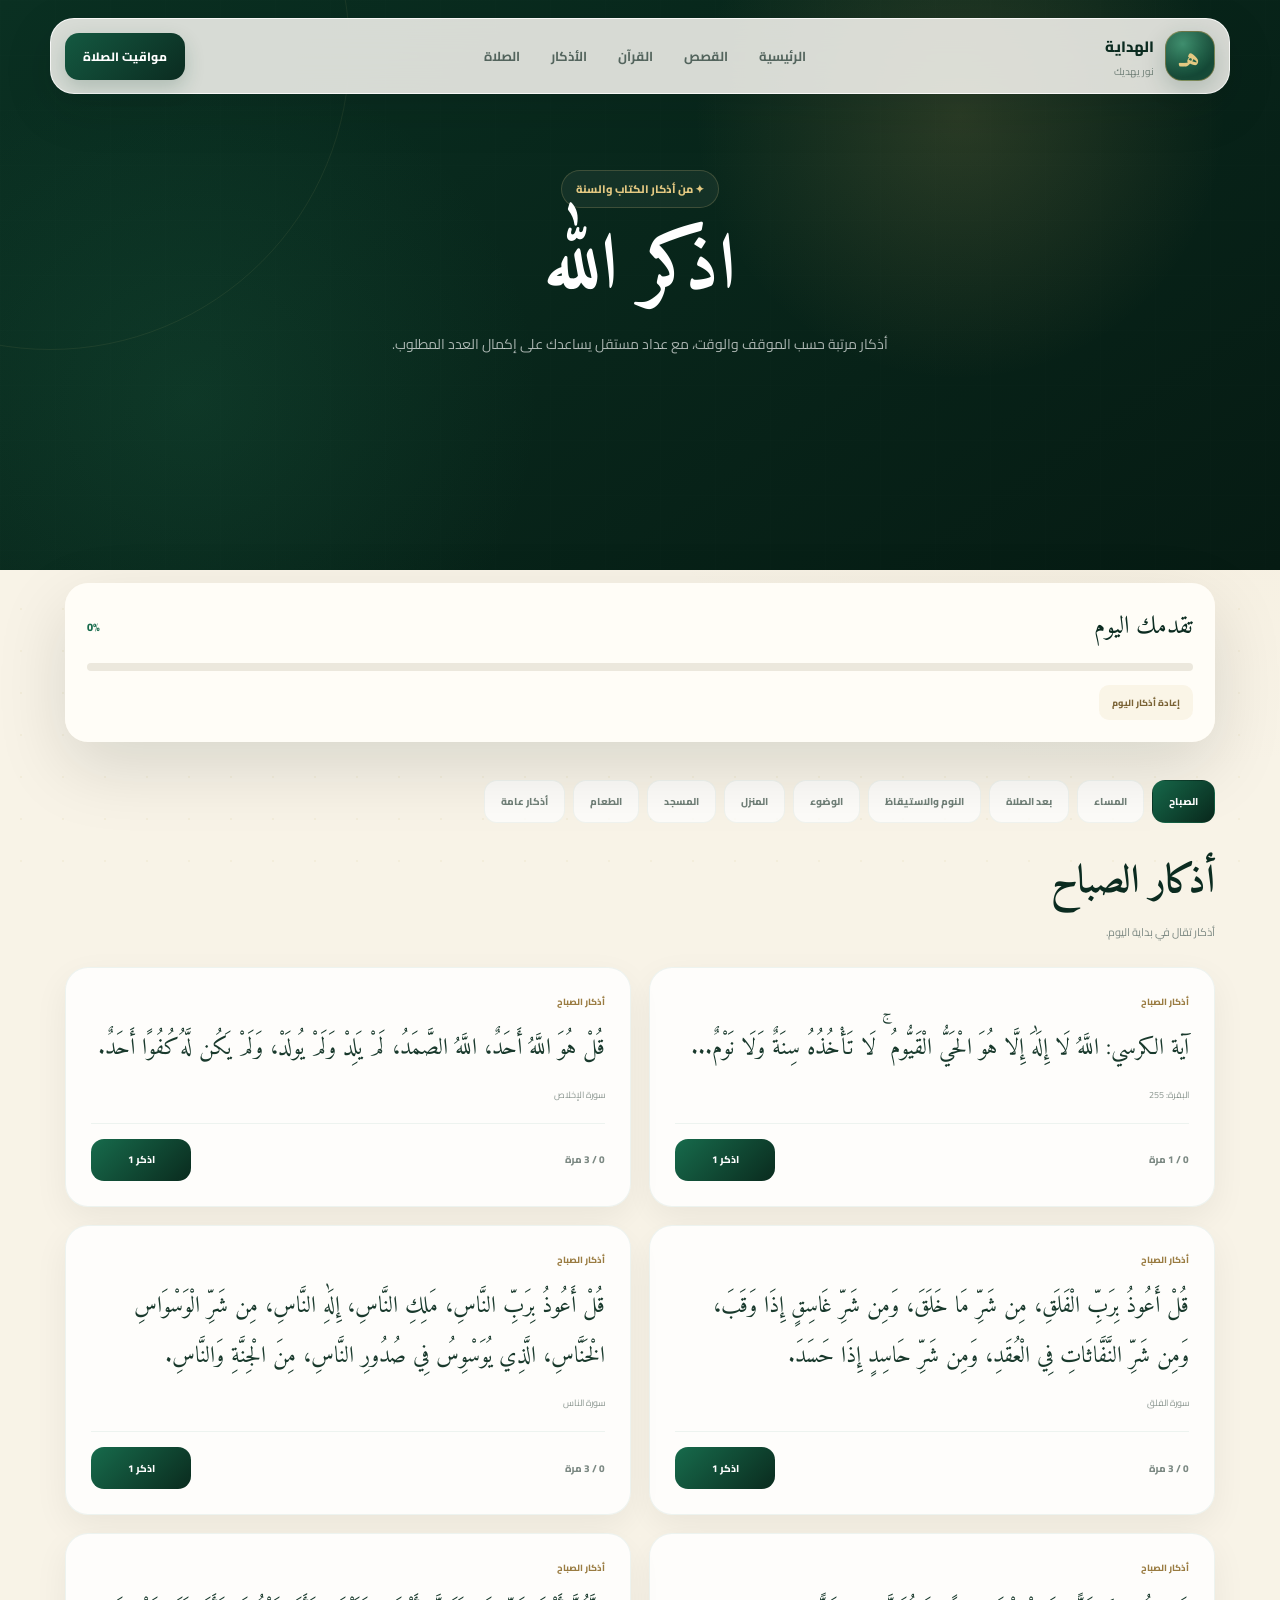
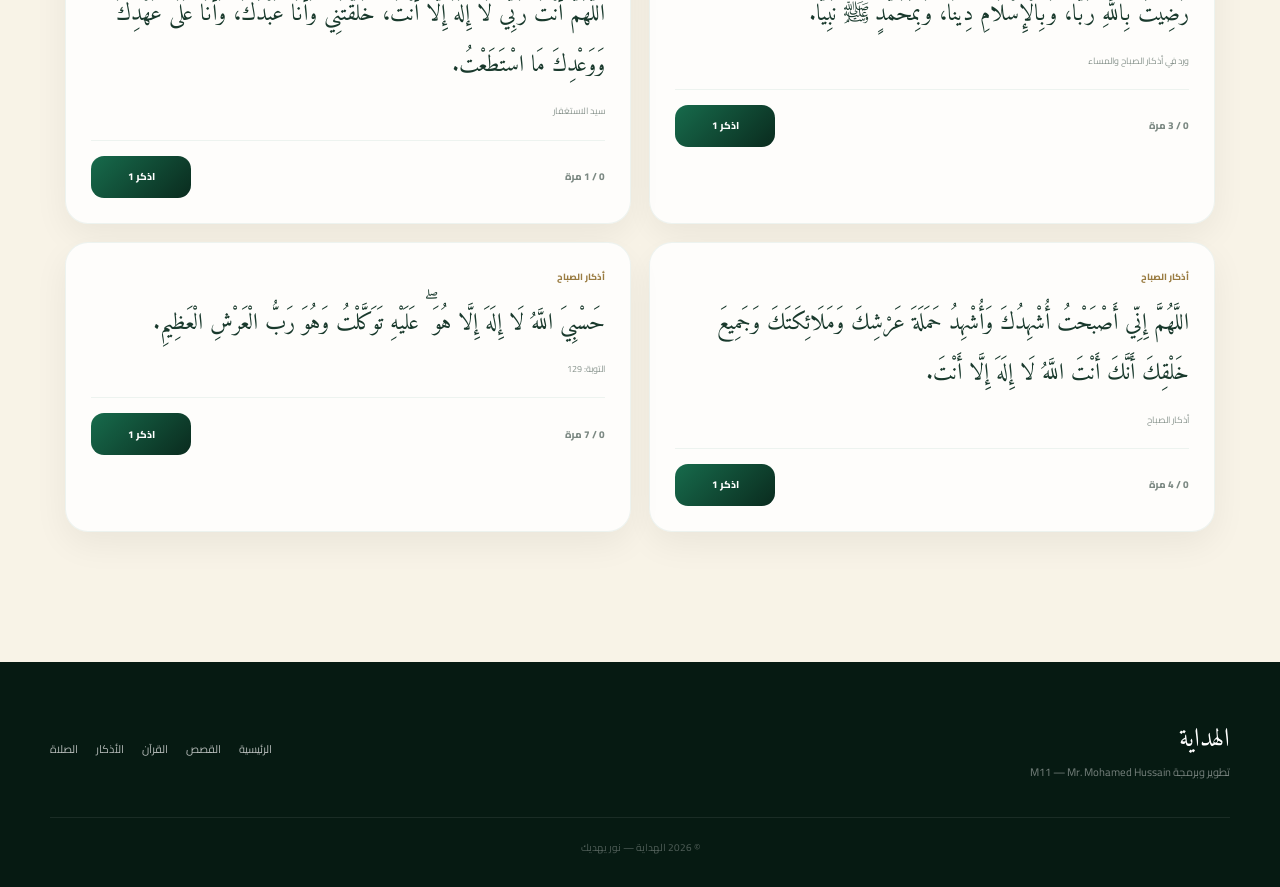
==== adhkar.html @ 8898fe61 "Update fmt.Println message from 'Hello' to 'Goodbye'" ====
<!DOCTYPE html>
<html lang="ar" dir="rtl">

<head>

<meta charset="UTF-8">

<meta name="viewport" content="width=device-width,initial-scale=1.0">

<title>الأذكار — الهداية</title>

<meta
name="description"
content="الأذكار من الكتاب والسنة مع عداد لكل ذكر."
>

<link rel="stylesheet" href="style.css">

<style>

.adhkar-page{
  min-height:100vh;
  background:
    radial-gradient(circle at 90% 5%,rgba(201,164,92,.1),transparent 25%),
    #f8f3e7;
}

.adhkar-wrap{
  width:min(1150px,calc(100% - 28px));
  margin:auto;
  padding:55px 0 100px;
}

.progress-box{
  margin-top:-42px;
  position:relative;
  z-index:5;
  padding:22px;
  border-radius:23px;
  background:rgba(255,253,248,.95);
  box-shadow:0 25px 70px rgba(7,27,20,.13);
  backdrop-filter:blur(20px);
}

.progress-top{
  display:flex;
  align-items:center;
  justify-content:space-between;
  gap:15px;
}

.progress-title{
  font-family:"Amiri",serif;
  font-size:25px;
  color:#0b2b20;
}

.progress-number{
  color:#176b4c;
  font-size:11px;
  font-weight:800;
}

.progress-track{
  height:8px;
  margin-top:14px;
  overflow:hidden;
  border-radius:20px;
  background:#ece8dd;
}

.progress-bar{
  width:0;
  height:100%;
  border-radius:20px;
  background:linear-gradient(90deg,#176b4c,#c9a45c);
  transition:.5s ease;
}

.reset-day{
  margin-top:14px;
  padding:9px 13px;
  border-radius:10px;
  color:#7a6335;
  background:rgba(201,164,92,.1);
  font-size:9px;
  font-weight:800;
}

.categories{
  display:flex;
  gap:8px;
  flex-wrap:wrap;
  margin:38px 0 25px;
}

.category{
  padding:11px 16px;
  border-radius:13px;
  color:#718078;
  background:rgba(255,255,255,.75);
  border:1px solid rgba(23,107,76,.06);
  font-size:10px;
  font-weight:800;
  transition:.3s;
}

.category:hover{
  transform:translateY(-2px);
}

.category.active{
  color:white;
  background:linear-gradient(135deg,#176b4c,#09281c);
}

.adhkar-head{
  margin-bottom:25px;
}

.adhkar-head h2{
  font-family:"Amiri",serif;
  color:#0b2b20;
  font-size:39px;
}

.adhkar-head p{
  margin-top:5px;
  color:#7d8983;
  font-size:11px;
}

.adhkar-grid{
  display:grid;
  grid-template-columns:repeat(2,1fr);
  gap:18px;
}

.dhikr{
  position:relative;
  padding:25px;
  border-radius:23px;
  background:rgba(255,255,255,.84);
  border:1px solid rgba(23,107,76,.07);
  box-shadow:0 12px 35px rgba(4,25,18,.06);
  transition:.4s;
}

.dhikr:hover{
  transform:translateY(-5px);
  box-shadow:0 25px 60px rgba(4,25,18,.11);
}

.dhikr.completed{
  border-color:rgba(23,107,76,.35);
  background:
    linear-gradient(
      135deg,
      rgba(23,107,76,.08),
      rgba(255,255,255,.9)
    );
}

.dhikr.completed::after{
  content:"✓";
  position:absolute;
  left:18px;
  top:18px;
  width:29px;
  height:29px;
  display:grid;
  place-items:center;
  border-radius:50%;
  color:white;
  background:#176b4c;
  font-size:12px;
  font-weight:bold;
}

.dhikr-label{
  color:#9a7c42;
  font-size:9px;
  font-weight:800;
}

.dhikr-text{
  margin-top:14px;
  font-family:"Amiri",serif;
  color:#19392c;
  font-size:23px;
  line-height:2.2;
}

.dhikr-source{
  margin-top:12px;
  color:#89948e;
  font-size:9px;
  line-height:1.8;
}

.dhikr-footer{
  display:flex;
  align-items:center;
  justify-content:space-between;
  gap:10px;
  margin-top:20px;
  padding-top:15px;
  border-top:1px solid rgba(23,107,76,.07);
}

.repeat{
  color:#7c8983;
  font-size:10px;
  font-weight:800;
}

.count-button{
  min-width:100px;
  min-height:42px;
  padding:0 15px;
  border-radius:13px;
  color:white;
  background:linear-gradient(135deg,#176b4c,#0a2b1e);
  font-size:10px;
  font-weight:800;
  transition:.25s;
}

.count-button:hover{
  transform:scale(1.03);
}

.count-button:active{
  transform:scale(.96);
}

.dhikr.completed .count-button{
  background:#c9a45c;
  color:#19392c;
}

.empty-dhikr{
  padding:60px 20px;
  text-align:center;
  color:#84918a;
}

@media(max-width:800px){

.adhkar-grid{
  grid-template-columns:1fr;
}

}

@media(max-width:550px){

.dhikr-text{
  font-size:21px;
}

.progress-top{
  align-items:start;
  flex-direction:column;
}

}

</style>
</head>


<body class="adhkar-page">


<header class="site-nav">

<a href="index.html" class="brand">

<div class="brand-mark">هـ</div>

<div class="brand-text">
<strong>الهداية</strong>
<span>نور يهديك</span>
</div>

</a>

<nav class="nav-links">
<a href="index.html">الرئيسية</a>
<a href="stories.html">القصص</a>
<a href="quran.html">القرآن</a>
<a href="adhkar.html">الأذكار</a>
<a href="prayer.html">الصلاة</a>
</nav>

<a href="prayer.html" class="nav-cta">
مواقيت الصلاة
</a>

</header>


<section class="page-hero">

<div class="story-orbit"></div>

<div class="page-hero-inner">

<div class="page-hero-kicker">
✦ من أذكار الكتاب والسنة
</div>

<h1>
اذكر الله
</h1>

<p>
أذكار مرتبة حسب الموقف والوقت،
مع عداد مستقل يساعدك على إكمال العدد المطلوب.
</p>

</div>

</section>


<main class="adhkar-wrap">


<section class="progress-box">

<div class="progress-top">

<div class="progress-title">
تقدمك اليوم
</div>

<div class="progress-number" id="progressText">
0%
</div>

</div>

<div class="progress-track">

<div
class="progress-bar"
id="progressBar">
</div>

</div>

<button
class="reset-day"
id="resetDay"
>
إعادة أذكار اليوم
</button>

</section>


<nav class="categories">

<button
class="category active"
data-category="morning"
>
الصباح
</button>

<button
class="category"
data-category="evening"
>
المساء
</button>

<button
class="category"
data-category="afterPrayer"
>
بعد الصلاة
</button>

<button
class="category"
data-category="sleep"
>
النوم والاستيقاظ
</button>

<button
class="category"
data-category="wudu"
>
الوضوء
</button>

<button
class="category"
data-category="home"
>
المنزل
</button>

<button
class="category"
data-category="mosque"
>
المسجد
</button>

<button
class="category"
data-category="food"
>
الطعام
</button>

<button
class="category"
data-category="general"
>
أذكار عامة
</button>

</nav>


<div class="adhkar-head">

<h2 id="categoryTitle">
أذكار الصباح
</h2>

<p id="categoryDescription">
أذكار تقال في بداية اليوم.
</p>

</div>


<div
class="adhkar-grid"
id="adhkarGrid"
></div>

</main>


<footer class="site-footer">

<div class="footer-inner">

<div>
<div class="footer-brand">الهداية</div>
<div class="footer-credit">تطوير وبرمجة M11 — Mr. Mohamed Hussain</div>
</div>

<div class="footer-links">
<a href="index.html">الرئيسية</a>
<a href="stories.html">القصص</a>
<a href="quran.html">القرآن</a>
<a href="adhkar.html">الأذكار</a>
<a href="prayer.html">الصلاة</a>
</div>

</div>

<div class="footer-bottom">
© 2026 الهداية — نور يهديك
</div>

</footer>


<script>

/*
  عدادات الأذكار:
  كل عنصر له id مستقل.
  التقدم يحفظ في localStorage.
*/

const data={

morning:{
title:"أذكار الصباح",
description:"أذكار تقال في بداية اليوم.",
items:[

{
id:"morning-1",
text:"آية الكرسي: اللَّهُ لَا إِلَٰهَ إِلَّا هُوَ الْحَيُّ الْقَيُّومُ ۚ لَا تَأْخُذُهُ سِنَةٌ وَلَا نَوْمٌ...",
count:1,
source:"البقرة: 255"
},

{
id:"morning-2",
text:"قُلْ هُوَ اللَّهُ أَحَدٌ، اللَّهُ الصَّمَدُ، لَمْ يَلِدْ وَلَمْ يُولَدْ، وَلَمْ يَكُن لَّهُ كُفُوًا أَحَدٌ.",
count:3,
source:"سورة الإخلاص"
},

{
id:"morning-3",
text:"قُلْ أَعُوذُ بِرَبِّ الْفَلَقِ، مِن شَرِّ مَا خَلَقَ، وَمِن شَرِّ غَاسِقٍ إِذَا وَقَبَ، وَمِن شَرِّ النَّفَّاثَاتِ فِي الْعُقَدِ، وَمِن شَرِّ حَاسِدٍ إِذَا حَسَدَ.",
count:3,
source:"سورة الفلق"
},

{
id:"morning-4",
text:"قُلْ أَعُوذُ بِرَبِّ النَّاسِ، مَلِكِ النَّاسِ، إِلَٰهِ النَّاسِ، مِن شَرِّ الْوَسْوَاسِ الْخَنَّاسِ، الَّذِي يُوَسْوِسُ فِي صُدُورِ النَّاسِ، مِنَ الْجِنَّةِ وَالنَّاسِ.",
count:3,
source:"سورة الناس"
},

{
id:"morning-5",
text:"رَضِيتُ بِاللَّهِ رَبًّا، وَبِالْإِسْلَامِ دِينًا، وَبِمُحَمَّدٍ ﷺ نَبِيًّا.",
count:3,
source:"ورد في أذكار الصباح والمساء"
},

{
id:"morning-6",
text:"اللَّهُمَّ أَنْتَ رَبِّي لَا إِلَهَ إِلَّا أَنْتَ، خَلَقْتَنِي وَأَنَا عَبْدُكَ، وَأَنَا عَلَى عَهْدِكَ وَوَعْدِكَ مَا اسْتَطَعْتُ.",
count:1,
source:"سيد الاستغفار"
},

{
id:"morning-7",
text:"اللَّهُمَّ إِنِّي أَصْبَحْتُ أُشْهِدُكَ وَأُشْهِدُ حَمَلَةَ عَرْشِكَ وَمَلَائِكَتَكَ وَجَمِيعَ خَلْقِكَ أَنَّكَ أَنْتَ اللَّهُ لَا إِلَهَ إِلَّا أَنْتَ.",
count:4,
source:"أذكار الصباح"
},

{
id:"morning-8",
text:"حَسْبِيَ اللَّهُ لَا إِلَهَ إِلَّا هُوَ ۖ عَلَيْهِ تَوَكَّلْتُ وَهُوَ رَبُّ الْعَرْشِ الْعَظِيمِ.",
count:7,
source:"التوبة: 129"
}

]
},

evening:{
title:"أذكار المساء",
description:"أذكار المساء والتحصين.",
items:[

{
id:"evening-1",
text:"قُلْ هُوَ اللَّهُ أَحَدٌ، اللَّهُ الصَّمَدُ، لَمْ يَلِدْ وَلَمْ يُولَدْ، وَلَمْ يَكُن لَّهُ كُفُوًا أَحَدٌ.",
count:3,
source:"سورة الإخلاص"
},

{
id:"evening-2",
text:"قُلْ أَعُوذُ بِرَبِّ الْفَلَقِ، مِن شَرِّ مَا خَلَقَ، وَمِن شَرِّ غَاسِقٍ إِذَا وَقَبَ، وَمِن شَرِّ النَّفَّاثَاتِ فِي الْعُقَدِ، وَمِن شَرِّ حَاسِدٍ إِذَا حَسَدَ.",
count:3,
source:"سورة الفلق"
},

{
id:"evening-3",
text:"قُلْ أَعُوذُ بِرَبِّ النَّاسِ، مَلِكِ النَّاسِ، إِلَٰهِ النَّاسِ، مِن شَرِّ الْوَسْوَاسِ الْخَنَّاسِ، الَّذِي يُوَسْوِسُ فِي صُدُورِ النَّاسِ، مِنَ الْجِنَّةِ وَالنَّاسِ.",
count:3,
source:"سورة الناس"
},

{
id:"evening-4",
text:"رَضِيتُ بِاللَّهِ رَبًّا، وَبِالْإِسْلَامِ دِينًا، وَبِمُحَمَّدٍ ﷺ نَبِيًّا.",
count:3,
source:"أذكار المساء"
},

{
id:"evening-5",
text:"اللَّهُمَّ أَنْتَ رَبِّي لَا إِلَهَ إِلَّا أَنْتَ، خَلَقْتَنِي وَأَنَا عَبْدُكَ، وَأَنَا عَلَى عَهْدِكَ وَوَعْدِكَ مَا اسْتَطَعْتُ.",
count:1,
source:"سيد الاستغفار"
}

]
},

afterPrayer:{
title:"أذكار بعد الصلاة",
description:"أذكار تقال بعد السلام من الصلاة.",
items:[

{
id:"after-1",
text:"أَسْتَغْفِرُ اللَّهَ، أَسْتَغْفِرُ اللَّهَ، أَسْتَغْفِرُ اللَّهَ.",
count:1,
source:"صحيح مسلم"
},

{
id:"after-2",
text:"اللَّهُمَّ أَنْتَ السَّلَامُ، وَمِنْكَ السَّلَامُ، تَبَارَكْتَ يَا ذَا الْجَلَالِ وَالْإِكْرَامِ.",
count:1,
source:"صحيح مسلم"
},

{
id:"after-3",
text:"سُبْحَانَ اللَّهِ.",
count:33,
source:"من أذكار ما بعد الصلاة"
},

{
id:"after-4",
text:"الْحَمْدُ لِلَّهِ.",
count:33,
source:"من أذكار ما بعد الصلاة"
},

{
id:"after-5",
text:"اللَّهُ أَكْبَرُ.",
count:33,
source:"من أذكار ما بعد الصلاة"
},

{
id:"after-6",
text:"لَا إِلَهَ إِلَّا اللَّهُ وَحْدَهُ لَا شَرِيكَ لَهُ، لَهُ الْمُلْكُ وَلَهُ الْحَمْدُ وَهُوَ عَلَى كُلِّ شَيْءٍ قَدِيرٌ.",
count:1,
source:"صحيح مسلم"
}

]
},

sleep:{
title:"أذكار النوم والاستيقاظ",
description:"أذكار قبل النوم وعند الاستيقاظ.",
items:[

{
id:"sleep-1",
text:"بِاسْمِكَ اللَّهُمَّ أَمُوتُ وَأَحْيَا.",
count:1,
source:"صحيح البخاري"
},

{
id:"sleep-2",
text:"اللَّهُمَّ قِنِي عَذَابَكَ يَوْمَ تَبْعَثُ عِبَادَكَ.",
count:3,
source:"سنن أبي داود"
},

{
id:"sleep-3",
text:"الحَمْدُ لِلَّهِ الَّذِي أَحْيَانَا بَعْدَ مَا أَمَاتَنَا وَإِلَيْهِ النُّشُورُ.",
count:1,
source:"صحيح البخاري"
},

{
id:"sleep-4",
text:"سُبْحَانَ اللَّهِ.",
count:33,
source:"ذكر قبل النوم"
},

{
id:"sleep-5",
text:"الْحَمْدُ لِلَّهِ.",
count:33,
source:"ذكر قبل النوم"
},

{
id:"sleep-6",
text:"اللَّهُ أَكْبَرُ.",
count:34,
source:"ذكر قبل النوم"
}

]
},

wudu:{
title:"أذكار الوضوء",
description:"أذكار قبل الوضوء وبعده.",
items:[

{
id:"wudu-1",
text:"بِسْمِ اللَّهِ.",
count:1,
source:"يقال عند ابتداء الوضوء"
},

{
id:"wudu-2",
text:"أَشْهَدُ أَنْ لَا إِلَهَ إِلَّا اللَّهُ وَحْدَهُ لَا شَرِيكَ لَهُ، وَأَشْهَدُ أَنَّ مُحَمَّدًا عَبْدُهُ وَرَسُولُهُ.",
count:1,
source:"بعد الوضوء"
},

{
id:"wudu-3",
text:"اللَّهُمَّ اجْعَلْنِي مِنَ التَّوَّابِينَ، وَاجْعَلْنِي مِنَ الْمُتَطَهِّرِينَ.",
count:1,
source:"بعد الوضوء"
}

]
},

home:{
title:"أذكار المنزل",
description:"أذكار الدخول والخروج من المنزل.",
items:[

{
id:"home-1",
text:"بِسْمِ اللَّهِ، تَوَكَّلْتُ عَلَى اللَّهِ، وَلَا حَوْلَ وَلَا قُوَّةَ إِلَّا بِاللَّهِ.",
count:1,
source:"عند الخروج من المنزل"
},

{
id:"home-2",
text:"اللَّهُمَّ إِنِّي أَسْأَلُكَ خَيْرَ الْمَوْلَجِ وَخَيْرَ الْمَخْرَجِ، بِسْمِ اللَّهِ وَلَجْنَا، وَبِسْمِ اللَّهِ خَرَجْنَا، وَعَلَى اللَّهِ رَبِّنَا تَوَكَّلْنَا.",
count:1,
source:"عند دخول المنزل"
}

]
},

mosque:{
title:"أذكار المسجد",
description:"أذكار الذهاب إلى المسجد ودخوله والخروج منه.",
items:[

{
id:"mosque-1",
text:"اللَّهُمَّ اجْعَلْ فِي قَلْبِي نُورًا، وَفِي بَصَرِي نُورًا، وَفِي سَمْعِي نُورًا، وَعَنْ يَمِينِي نُورًا، وَعَنْ شِمَالِي نُورًا.",
count:1,
source:"من دعاء النبي ﷺ"
},

{
id:"mosque-2",
text:"اللَّهُمَّ افْتَحْ لِي أَبْوَابَ رَحْمَتِكَ.",
count:1,
source:"عند دخول المسجد"
},

{
id:"mosque-3",
text:"اللَّهُمَّ إِنِّي أَسْأَلُكَ مِنْ فَضْلِكَ.",
count:1,
source:"عند الخروج من المسجد"
}

]
},

food:{
title:"أذكار الطعام",
description:"أذكار الطعام والحمد بعده.",
items:[

{
id:"food-1",
text:"بِسْمِ اللَّهِ.",
count:1,
source:"قبل الطعام"
},

{
id:"food-2",
text:"الْحَمْدُ لِلَّهِ الَّذِي أَطْعَمَنِي هَذَا، وَرَزَقَنِيهِ مِنْ غَيْرِ حَوْلٍ مِنِّي وَلَا قُوَّةٍ.",
count:1,
source:"بعد الطعام"
},

{
id:"food-3",
text:"الْحَمْدُ لِلَّهِ حَمْدًا كَثِيرًا طَيِّبًا مُبَارَكًا فِيهِ.",
count:1,
source:"من صيغ الحمد"
}

]
},

general:{
title:"أذكار عامة",
description:"أذكار ودعوات جامعة في أوقات مختلفة.",
items:[

{
id:"general-1",
text:"سُبْحَانَ اللَّهِ وَبِحَمْدِهِ.",
count:100,
source:"من الأذكار العظيمة"
},

{
id:"general-2",
text:"لَا إِلَهَ إِلَّا اللَّهُ.",
count:100,
source:"التهليل"
},

{
id:"general-3",
text:"أَسْتَغْفِرُ اللَّهَ وَأَتُوبُ إِلَيْهِ.",
count:100,
source:"الاستغفار"
},

{
id:"general-4",
text:"اللَّهُمَّ صَلِّ وَسَلِّمْ عَلَى نَبِيِّنَا مُحَمَّدٍ.",
count:10,
source:"الصلاة على النبي ﷺ"
}

]
}

};


let currentCategory="morning";

const grid=document.getElementById("adhkarGrid");
const title=document.getElementById("categoryTitle");
const description=document.getElementById("categoryDescription");

function storageKey(id){

return "hidayah_dhikr_"+id;

}

function getCount(id){

return Number(
localStorage.getItem(storageKey(id)) || 0
);

}

function setCount(id,count){

localStorage.setItem(
storageKey(id),
count
);

}

function render(){

const category=data[currentCategory];

title.textContent=category.title;

description.textContent=category.description;

grid.innerHTML="";

category.items.forEach(item=>{

const current=Math.min(
getCount(item.id),
item.count
);

const done=current>=item.count;

const card=document.createElement("article");

card.className="dhikr"+(done?" completed":"");

card.innerHTML=`

<div class="dhikr-label">
${category.title}
</div>

<div class="dhikr-text">
${item.text}
</div>

<div class="dhikr-source">
${item.source}
</div>

<div class="dhikr-footer">

<div class="repeat">
${done
?"اكتمل ✓"
:`${current} / ${item.count} مرة`
}
</div>

<button
class="count-button"
${done?"disabled":""}
>
${done?"تم ✓":"اذكر "+(current+1)}
</button>

</div>
`;

const button=card.querySelector(".count-button");

button.addEventListener("click",()=>{

const next=Math.min(
getCount(item.id)+1,
item.count
);

setCount(item.id,next);

render();

updateProgress();

});

grid.appendChild(card);

});

updateProgress();

}

function updateProgress(){

let total=0;
let done=0;

Object.values(data).forEach(category=>{

category.items.forEach(item=>{

total++;

if(getCount(item.id)>=item.count){
done++;
}

});

});

const percent=
total===0
?0
:Math.round((done/total)*100);

document.getElementById("progressBar")
.style.width=percent+"%";

document.getElementById("progressText")
.textContent=percent+"%";

}

document.querySelectorAll(".category")
.forEach(button=>{

button.addEventListener("click",()=>{

document.querySelectorAll(".category")
.forEach(x=>x.classList.remove("active"));

button.classList.add("active");

currentCategory=
button.dataset.category;

render();

});

});


document
.getElementById("resetDay")
.addEventListener("click",()=>{

const confirmed=
confirm("هل تريد إعادة جميع عدادات الأذكار؟");

if(!confirmed) return;

Object.values(data).forEach(category=>{

category.items.forEach(item=>{

localStorage.removeItem(
storageKey(item.id)
);

});

});

render();

});


render();

</script>

</body>
</html>
---- style.css ----
@import url('https://fonts.googleapis.com/css2?family=Cairo:wght@400;500;600;700;800&family=Amiri:wght@400;700&display=swap');

:root{
  --green-950:#071b14;
  --green-900:#0b2b20;
  --green-800:#104532;
  --green-700:#145941;
  --green:#176b4c;
  --green-light:#2d8a65;

  --gold:#c9a45c;
  --gold-light:#e4c982;
  --cream:#f8f3e7;
  --cream-2:#fffdf8;
  --text:#18352a;
  --muted:#718078;

  --shadow:0 25px 70px rgba(4,25,18,.14);
  --shadow-soft:0 12px 35px rgba(4,25,18,.09);

  --radius-xl:34px;
  --radius-lg:25px;
  --radius-md:18px;
}

*{
  box-sizing:border-box;
  margin:0;
  padding:0;
}

html{
  scroll-behavior:smooth;
}

body{
  direction:rtl;
  font-family:"Cairo",sans-serif;
  background:
    radial-gradient(circle at 85% 8%,rgba(201,164,92,.12),transparent 25%),
    radial-gradient(circle at 10% 35%,rgba(23,107,76,.08),transparent 30%),
    var(--cream);
  color:var(--text);
  overflow-x:hidden;
}

body::before{
  content:"";
  position:fixed;
  inset:0;
  pointer-events:none;
  z-index:-1;
  opacity:.22;
  background-image:
    radial-gradient(circle,rgba(201,164,92,.35) 1px,transparent 1px);
  background-size:42px 42px;
  animation:backgroundMove 35s linear infinite;
}

@keyframes backgroundMove{
  from{background-position:0 0}
  to{background-position:420px 420px}
}

a{
  color:inherit;
  text-decoration:none;
}

button,
input{
  font-family:inherit;
}

button{
  border:0;
  cursor:pointer;
}

img{
  max-width:100%;
  display:block;
}

::selection{
  background:var(--gold);
  color:white;
}

/* =========================
   NAVBAR
========================= */

.site-nav{
  position:fixed;
  top:18px;
  left:50%;
  transform:translateX(-50%);
  width:min(1180px,calc(100% - 30px));
  height:76px;
  padding:10px 14px;
  z-index:1000;

  display:flex;
  align-items:center;
  justify-content:space-between;
  gap:20px;

  background:rgba(255,253,248,.84);
  backdrop-filter:blur(22px);
  -webkit-backdrop-filter:blur(22px);

  border:1px solid rgba(255,255,255,.8);
  border-radius:24px;
  box-shadow:0 15px 50px rgba(7,27,20,.12);

  transition:.35s ease;
}

.site-nav:hover{
  box-shadow:0 20px 65px rgba(7,27,20,.17);
}

.brand{
  display:flex;
  align-items:center;
  gap:11px;
  min-width:max-content;
}

.brand-mark{
  width:50px;
  height:50px;
  border-radius:17px;

  display:grid;
  place-items:center;

  color:var(--gold-light);
  font-family:"Amiri",serif;
  font-size:30px;
  font-weight:700;

  background:
    radial-gradient(circle at 35% 25%,#3e8e6d,#104532 70%);
  border:1px solid rgba(201,164,92,.5);
  box-shadow:
    0 8px 25px rgba(8,55,38,.2),
    inset 0 0 20px rgba(255,255,255,.06);

  position:relative;
  overflow:hidden;
}

.brand-mark::after{
  content:"";
  position:absolute;
  width:70px;
  height:70px;
  border-radius:50%;
  border:1px solid rgba(228,201,130,.18);
  animation:logoPulse 4s ease-in-out infinite;
}

@keyframes logoPulse{
  0%,100%{transform:scale(.85);opacity:.3}
  50%{transform:scale(1.15);opacity:.8}
}

.brand-text strong{
  display:block;
  color:var(--green-900);
  font-size:15px;
  font-weight:800;
}

.brand-text span{
  display:block;
  color:var(--muted);
  font-size:10px;
  margin-top:1px;
}

.nav-links{
  display:flex;
  align-items:center;
  justify-content:center;
  gap:5px;
}

.nav-links a{
  padding:10px 13px;
  border-radius:13px;
  color:#53645d;
  font-size:13px;
  font-weight:700;
  transition:.3s ease;
  position:relative;
}

.nav-links a::after{
  content:"";
  position:absolute;
  bottom:5px;
  right:50%;
  width:0;
  height:2px;
  background:var(--gold);
  transition:.3s ease;
}

.nav-links a:hover{
  color:var(--green-900);
  background:rgba(23,107,76,.06);
}

.nav-links a:hover::after{
  width:25px;
  right:calc(50% - 12px);
}

.nav-cta{
  padding:12px 18px;
  border-radius:14px;
  color:white;
  background:linear-gradient(135deg,var(--green-700),var(--green-900));
  box-shadow:0 8px 20px rgba(16,69,50,.2);
  font-size:12px;
  font-weight:800;
  transition:.3s ease;
}

.nav-cta:hover{
  transform:translateY(-2px);
  box-shadow:0 13px 28px rgba(16,69,50,.3);
}

/* =========================
   HERO
========================= */

.hero{
  min-height:100vh;
  position:relative;
  display:flex;
  align-items:center;
  padding:150px 7% 90px;
  overflow:hidden;
}

.hero-glow{
  position:absolute;
  width:650px;
  height:650px;
  border-radius:50%;
  background:radial-gradient(circle,rgba(201,164,92,.18),transparent 65%);
  top:-220px;
  left:-180px;
  filter:blur(10px);
  animation:floatGlow 9s ease-in-out infinite;
}

.hero-glow-two{
  position:absolute;
  width:500px;
  height:500px;
  border-radius:50%;
  background:radial-gradient(circle,rgba(23,107,76,.13),transparent 68%);
  bottom:-180px;
  right:-150px;
  animation:floatGlow 12s ease-in-out infinite reverse;
}

@keyframes floatGlow{
  0%,100%{transform:translate(0,0) scale(1)}
  50%{transform:translate(25px,20px) scale(1.08)}
}

.hero-inner{
  width:min(1180px,100%);
  margin:auto;
  display:grid;
  grid-template-columns:1.1fr .9fr;
  align-items:center;
  gap:70px;
  position:relative;
  z-index:2;
}

.hero-content{
  animation:heroText .9s ease both;
}

@keyframes heroText{
  from{
    opacity:0;
    transform:translateY(35px);
  }
  to{
    opacity:1;
    transform:none;
  }
}

.hero-badge{
  display:inline-flex;
  align-items:center;
  gap:9px;
  padding:8px 14px;
  border:1px solid rgba(201,164,92,.35);
  border-radius:999px;
  color:#876c37;
  background:rgba(255,253,248,.65);
  font-size:12px;
  font-weight:800;
  box-shadow:0 8px 25px rgba(40,50,40,.05);
}

.hero-badge span{
  width:7px;
  height:7px;
  border-radius:50%;
  background:var(--gold);
  box-shadow:0 0 0 6px rgba(201,164,92,.12);
}

.hero h1{
  margin-top:24px;
  font-family:"Amiri",serif;
  color:var(--green-950);
  font-size:clamp(55px,7vw,92px);
  line-height:.95;
  letter-spacing:-2px;
}

.hero h1 em{
  color:var(--gold);
  font-style:normal;
}

.hero-description{
  max-width:650px;
  margin-top:25px;
  color:#66766e;
  font-size:17px;
  line-height:2.1;
}

.hero-actions{
  display:flex;
  gap:12px;
  flex-wrap:wrap;
  margin-top:32px;
}

.primary-btn,
.secondary-btn{
  min-height:52px;
  padding:0 22px;
  border-radius:16px;
  display:inline-flex;
  align-items:center;
  justify-content:center;
  gap:9px;
  font-size:13px;
  font-weight:800;
  transition:.35s ease;
}

.primary-btn{
  color:white;
  background:linear-gradient(135deg,var(--green-700),var(--green-950));
  box-shadow:0 14px 35px rgba(7,52,37,.22);
}

.primary-btn:hover{
  transform:translateY(-4px);
  box-shadow:0 20px 45px rgba(7,52,37,.3);
}

.secondary-btn{
  color:var(--green-800);
  background:rgba(255,255,255,.7);
  border:1px solid rgba(23,107,76,.12);
}

.secondary-btn:hover{
  transform:translateY(-4px);
  background:white;
  box-shadow:var(--shadow-soft);
}

.hero-visual{
  position:relative;
  min-height:500px;
  display:grid;
  place-items:center;
  animation:heroVisual 1.1s .15s ease both;
}

@keyframes heroVisual{
  from{
    opacity:0;
    transform:scale(.9) translateY(25px);
  }
  to{
    opacity:1;
    transform:none;
  }
}

.hero-orbit{
  width:420px;
  height:420px;
  border:1px solid rgba(201,164,92,.27);
  border-radius:50%;
  position:absolute;
  animation:orbitSpin 24s linear infinite;
}

.hero-orbit::before,
.hero-orbit::after{
  content:"";
  position:absolute;
  width:9px;
  height:9px;
  border-radius:50%;
  background:var(--gold);
  box-shadow:0 0 25px rgba(201,164,92,.8);
}

.hero-orbit::before{
  top:38px;
  right:58px;
}

.hero-orbit::after{
  bottom:55px;
  left:42px;
}

@keyframes orbitSpin{
  to{transform:rotate(360deg)}
}

.hero-card{
  width:330px;
  height:390px;
  border-radius:38px;
  padding:35px;
  color:white;
  position:relative;
  overflow:hidden;

  background:
    radial-gradient(circle at 75% 18%,rgba(228,201,130,.2),transparent 25%),
    linear-gradient(150deg,#1b674b,#08251a 75%);

  box-shadow:
    0 40px 90px rgba(5,35,24,.28),
    inset 0 0 60px rgba(255,255,255,.035);

  transform:rotate(-4deg);
  transition:.5s ease;
}

.hero-card:hover{
  transform:rotate(0deg) translateY(-8px);
}

.hero-card::before{
  content:"";
  position:absolute;
  width:180px;
  height:180px;
  border:1px solid rgba(228,201,130,.25);
  border-radius:50%;
  top:-70px;
  left:-55px;
}

.hero-card::after{
  content:"";
  position:absolute;
  inset:20px;
  border:1px solid rgba(255,255,255,.08);
  border-radius:28px;
}

.hero-card-symbol{
  font-family:"Amiri",serif;
  font-size:100px;
  color:var(--gold-light);
  line-height:1;
  position:relative;
  z-index:2;
}

.hero-card h2{
  margin-top:35px;
  font-family:"Amiri",serif;
  font-size:38px;
  position:relative;
  z-index:2;
}

.hero-card p{
  margin-top:12px;
  color:rgba(255,255,255,.68);
  font-size:12px;
  line-height:2;
  position:relative;
  z-index:2;
}

/* =========================
   SECTION
========================= */

.section{
  width:min(1180px,calc(100% - 30px));
  margin:0 auto;
  padding:105px 0;
}

.section-head{
  display:flex;
  justify-content:space-between;
  align-items:end;
  gap:25px;
  margin-bottom:35px;
}

.section-kicker{
  color:var(--gold);
  font-size:11px;
  font-weight:800;
  letter-spacing:1px;
}

.section-title{
  margin-top:8px;
  font-family:"Amiri",serif;
  color:var(--green-950);
  font-size:42px;
  line-height:1.15;
}

.section-description{
  margin-top:10px;
  color:var(--muted);
  font-size:13px;
  line-height:1.9;
  max-width:600px;
}

.section-link{
  color:var(--green);
  font-size:12px;
  font-weight:800;
}

/* =========================
   FEATURE GRID
========================= */

.feature-grid{
  display:grid;
  grid-template-columns:repeat(3,1fr);
  gap:18px;
}

.feature-card{
  min-height:260px;
  padding:28px;
  border-radius:var(--radius-lg);
  background:rgba(255,255,255,.72);
  border:1px solid rgba(23,107,76,.08);
  box-shadow:var(--shadow-soft);
  position:relative;
  overflow:hidden;
  transition:.4s cubic-bezier(.2,.8,.2,1);
}

.feature-card:hover{
  transform:translateY(-9px);
  box-shadow:var(--shadow);
  border-color:rgba(201,164,92,.3);
}

.feature-card::before{
  content:"";
  position:absolute;
  width:130px;
  height:130px;
  border-radius:50%;
  background:rgba(201,164,92,.08);
  left:-40px;
  bottom:-50px;
  transition:.4s ease;
}

.feature-card:hover::before{
  transform:scale(1.5);
}

.feature-icon{
  width:55px;
  height:55px;
  display:grid;
  place-items:center;
  border-radius:17px;
  background:var(--cream);
  border:1px solid rgba(201,164,92,.2);
  font-size:25px;
}

.feature-card h3{
  margin-top:24px;
  font-size:19px;
  color:var(--green-900);
}

.feature-card p{
  margin-top:10px;
  color:var(--muted);
  font-size:12px;
  line-height:2;
}

/* =========================
   QUOTE
========================= */

.quote-section{
  padding:25px 0 105px;
}

.quote-box{
  position:relative;
  overflow:hidden;
  padding:65px;
  border-radius:35px;
  color:white;
  text-align:center;

  background:
    radial-gradient(circle at 50% 0%,rgba(228,201,130,.18),transparent 35%),
    linear-gradient(135deg,#0f4a35,#061d15);

  box-shadow:0 35px 80px rgba(7,40,28,.22);
}

.quote-box::before{
  content:"";
  position:absolute;
  width:350px;
  height:350px;
  border:1px solid rgba(228,201,130,.12);
  border-radius:50%;
  top:-220px;
  left:-100px;
}

.quote-box::after{
  content:"";
  position:absolute;
  width:450px;
  height:450px;
  border:1px solid rgba(228,201,130,.08);
  border-radius:50%;
  bottom:-300px;
  right:-120px;
}

.quote-mark{
  font-family:"Amiri",serif;
  font-size:70px;
  color:var(--gold-light);
  line-height:.5;
}

.quote-box p{
  max-width:800px;
  margin:20px auto 0;
  font-family:"Amiri",serif;
  font-size:27px;
  line-height:2;
  position:relative;
  z-index:2;
}

.quote-box small{
  display:block;
  margin-top:20px;
  color:rgba(255,255,255,.55);
}

/* =========================
   FOOTER
========================= */

.site-footer{
  margin-top:30px;
  padding:55px 20px 30px;
  color:rgba(255,255,255,.7);
  background:#061a12;
}

.footer-inner{
  width:min(1180px,100%);
  margin:auto;
  display:flex;
  justify-content:space-between;
  align-items:center;
  gap:25px;
}

.footer-brand{
  color:white;
  font-family:"Amiri",serif;
  font-size:26px;
}

.footer-credit{
  font-size:11px;
  color:rgba(255,255,255,.45);
}

.footer-links{
  display:flex;
  gap:18px;
  flex-wrap:wrap;
}

.footer-links a{
  font-size:11px;
  transition:.3s;
}

.footer-links a:hover{
  color:var(--gold-light);
}

.footer-bottom{
  width:min(1180px,100%);
  margin:35px auto 0;
  padding-top:20px;
  border-top:1px solid rgba(255,255,255,.08);
  text-align:center;
  font-size:10px;
  color:rgba(255,255,255,.3);
}

/* =========================
   STORIES PAGE
========================= */

.page-hero{
  min-height:570px;
  padding:170px 20px 80px;
  position:relative;
  overflow:hidden;
  color:white;

  background:
    radial-gradient(circle at 75% 20%,rgba(201,164,92,.18),transparent 25%),
    radial-gradient(circle at 15% 70%,rgba(50,150,105,.14),transparent 30%),
    linear-gradient(145deg,#0a3022,#061b13);
}

.page-hero::before{
  content:"";
  position:absolute;
  inset:0;
  opacity:.25;
  background-image:
    linear-gradient(rgba(255,255,255,.025) 1px,transparent 1px),
    linear-gradient(90deg,rgba(255,255,255,.025) 1px,transparent 1px);
  background-size:55px 55px;
}

.page-hero-inner{
  width:min(1050px,100%);
  margin:auto;
  position:relative;
  z-index:2;
  text-align:center;
}

.page-hero-kicker{
  display:inline-flex;
  align-items:center;
  gap:8px;
  padding:8px 14px;
  border-radius:999px;
  color:var(--gold-light);
  background:rgba(255,255,255,.05);
  border:1px solid rgba(228,201,130,.2);
  font-size:11px;
  font-weight:800;
}

.page-hero h1{
  margin-top:22px;
  font-family:"Amiri",serif;
  font-size:clamp(48px,7vw,78px);
  line-height:1;
}

.page-hero p{
  max-width:700px;
  margin:22px auto 0;
  color:rgba(255,255,255,.66);
  font-size:14px;
  line-height:2;
}

.story-search{
  width:min(760px,100%);
  height:65px;
  margin:35px auto 0;
  padding:8px 10px 8px 20px;

  display:flex;
  align-items:center;
  gap:10px;

  border-radius:20px;
  background:rgba(255,255,255,.09);
  border:1px solid rgba(255,255,255,.12);
  backdrop-filter:blur(20px);
}

.story-search-icon{
  font-size:20px;
  opacity:.7;
}

.story-search input{
  flex:1;
  height:100%;
  border:0;
  outline:0;
  color:white;
  background:transparent;
  font-size:13px;
}

.story-search input::placeholder{
  color:rgba(255,255,255,.4);
}

.story-search button{
  height:47px;
  padding:0 20px;
  border-radius:14px;
  color:#18352a;
  background:var(--gold-light);
  font-weight:800;
}

.story-orbit{
  position:absolute;
  width:600px;
  height:600px;
  border:1px solid rgba(228,201,130,.08);
  border-radius:50%;
  left:-250px;
  top:-250px;
  animation:orbitSpin 35s linear infinite;
}

.story-orbit::before{
  content:"";
  position:absolute;
  width:8px;
  height:8px;
  background:var(--gold);
  border-radius:50%;
  top:90px;
  right:80px;
  box-shadow:0 0 25px var(--gold);
}

/* filters */

.story-library{
  margin-top:-45px;
  position:relative;
  z-index:5;
}

.story-filters{
  width:min(1050px,100%);
  margin:auto;
  padding:10px;
  display:flex;
  justify-content:center;
  gap:8px;
  flex-wrap:wrap;

  background:rgba(255,253,248,.9);
  border:1px solid rgba(255,255,255,.8);
  border-radius:20px;
  box-shadow:var(--shadow);
  backdrop-filter:blur(18px);
}

.story-filter{
  padding:12px 20px;
  border-radius:14px;
  background:transparent;
  color:#697871;
  font-size:12px;
  font-weight:800;
  transition:.3s ease;
}

.story-filter:hover{
  color:var(--green);
  background:rgba(23,107,76,.06);
}

.story-filter.active{
  color:white;
  background:linear-gradient(135deg,var(--green-700),var(--green-950));
  box-shadow:0 8px 22px rgba(7,45,32,.2);
}

.story-library-head{
  width:min(1050px,100%);
  margin:55px auto 25px;
  display:flex;
  justify-content:space-between;
  align-items:end;
  gap:20px;
}

.story-library-head h2{
  font-family:"Amiri",serif;
  color:var(--green-950);
  font-size:36px;
}

.story-library-head p{
  color:var(--muted);
  font-size:11px;
  margin-top:5px;
}

.story-count{
  padding:9px 13px;
  border-radius:12px;
  color:#806735;
  background:rgba(201,164,92,.1);
  font-size:11px;
  font-weight:800;
}

/* featured */

.featured-story{
  width:min(1050px,100%);
  margin:0 auto 35px;
  min-height:340px;
  border-radius:30px;
  overflow:hidden;
  position:relative;

  background:
    radial-gradient(circle at 80% 20%,rgba(228,201,130,.2),transparent 28%),
    linear-gradient(135deg,#155c42,#071e15);

  box-shadow:var(--shadow);
  color:white;
  transition:.4s ease;
}

.featured-story:hover{
  transform:translateY(-5px);
}

.featured-story::after{
  content:"";
  position:absolute;
  width:430px;
  height:430px;
  border:1px solid rgba(228,201,130,.12);
  border-radius:50%;
  left:-180px;
  bottom:-250px;
}

.featured-content{
  width:62%;
  padding:55px;
  position:relative;
  z-index:2;
}

.featured-label{
  color:var(--gold-light);
  font-size:10px;
  font-weight:800;
}

.featured-content h3{
  margin-top:14px;
  font-family:"Amiri",serif;
  font-size:44px;
}

.featured-content p{
  margin-top:13px;
  max-width:570px;
  color:rgba(255,255,255,.64);
  font-size:12px;
  line-height:2;
}

.featured-btn{
  display:inline-flex;
  margin-top:22px;
  padding:12px 19px;
  border-radius:13px;
  color:#17362a;
  background:var(--gold-light);
  font-size:11px;
  font-weight:800;
}

.featured-symbol{
  position:absolute;
  left:8%;
  top:50%;
  transform:translateY(-50%);
  font-family:"Amiri",serif;
  font-size:180px;
  color:rgba(228,201,130,.12);
}

/* story cards */

.stories-grid{
  width:min(1050px,100%);
  margin:auto;
  display:grid;
  grid-template-columns:repeat(3,1fr);
  gap:18px;
}

.story-card{
  min-height:315px;
  padding:25px;
  border-radius:24px;
  background:rgba(255,255,255,.76);
  border:1px solid rgba(23,107,76,.07);
  box-shadow:var(--shadow-soft);
  position:relative;
  overflow:hidden;
  transition:.45s cubic-bezier(.2,.8,.2,1);
  animation:cardAppear .6s ease both;
}

@keyframes cardAppear{
  from{
    opacity:0;
    transform:translateY(25px);
  }
  to{
    opacity:1;
    transform:none;
  }
}

.story-card:hover{
  transform:translateY(-9px);
  box-shadow:var(--shadow);
  border-color:rgba(201,164,92,.3);
}

.story-card::before{
  content:"";
  position:absolute;
  width:150px;
  height:150px;
  border-radius:50%;
  background:rgba(23,107,76,.045);
  left:-70px;
  bottom:-70px;
  transition:.5s ease;
}

.story-card:hover::before{
  transform:scale(1.5);
}

.story-number{
  position:absolute;
  top:22px;
  left:23px;
  color:rgba(23,107,76,.16);
  font-family:"Amiri",serif;
  font-size:35px;
  font-weight:700;
}

.story-card-top{
  display:flex;
  align-items:center;
  justify-content:space-between;
  gap:10px;
}

.story-category{
  display:inline-flex;
  padding:6px 9px;
  border-radius:9px;
  color:#7a6333;
  background:rgba(201,164,92,.1);
  font-size:9px;
  font-weight:800;
}

.video-badge{
  padding:6px 9px;
  border-radius:9px;
  color:#176b4c;
  background:rgba(23,107,76,.08);
  font-size:9px;
  font-weight:800;
}

.story-card h3{
  margin-top:28px;
  color:var(--green-950);
  font-family:"Amiri",serif;
  font-size:28px;
}

.story-card p{
  margin-top:10px;
  color:#78847e;
  font-size:11px;
  line-height:2;
}

.story-card-footer{
  position:absolute;
  right:25px;
  left:25px;
  bottom:23px;

  display:flex;
  align-items:center;
  justify-content:space-between;
}

.read-time{
  color:#99a39e;
  font-size:9px;
}

.read-story{
  display:inline-flex;
  align-items:center;
  gap:5px;
  color:var(--green);
  font-size:10px;
  font-weight:800;
  transition:.3s ease;
}

.read-story:hover{
  color:var(--gold);
  transform:translateX(-3px);
}

/* no results */

.no-results{
  display:none;
  width:min(700px,100%);
  margin:50px auto;
  padding:55px 25px;
  border-radius:25px;
  text-align:center;
  background:white;
  box-shadow:var(--shadow-soft);
}

.no-results.show{
  display:block;
}

.no-results-icon{
  font-size:42px;
}

.no-results h3{
  margin-top:15px;
  font-family:"Amiri",serif;
  font-size:27px;
}

.no-results p{
  margin-top:7px;
  color:var(--muted);
  font-size:11px;
}

/* =========================
   SCROLL REVEAL
========================= */

.reveal{
  opacity:0;
  transform:translateY(30px);
  transition:
    opacity .8s ease,
    transform .8s cubic-bezier(.2,.8,.2,1);
}

.reveal.visible{
  opacity:1;
  transform:none;
}

/* =========================
   RESPONSIVE
========================= */

@media(max-width:950px){

  .site-nav{
    height:68px;
  }

  .nav-links{
    display:none;
  }

  .hero{
    padding-top:130px;
  }

  .hero-inner{
    grid-template-columns:1fr;
    text-align:center;
  }

  .hero-content{
    display:flex;
    flex-direction:column;
    align-items:center;
  }

  .hero-description{
    font-size:14px;
  }

  .hero-visual{
    min-height:430px;
  }

  .feature-grid{
    grid-template-columns:repeat(2,1fr);
  }

  .stories-grid{
    grid-template-columns:repeat(2,1fr);
  }

  .featured-content{
    width:75%;
  }
}

@media(max-width:650px){

  .site-nav{
    top:10px;
    width:calc(100% - 20px);
  }

  .brand-text{
    display:none;
  }

  .nav-cta{
    padding:10px 13px;
  }

  .hero{
    min-height:auto;
    padding:125px 20px 65px;
  }

  .hero h1{
    font-size:60px;
  }

  .hero-description{
    font-size:13px;
  }

  .hero-orbit{
    width:300px;
    height:300px;
  }

  .hero-card{
    width:270px;
    height:330px;
  }

  .hero-card-symbol{
    font-size:75px;
  }

  .hero-card h2{
    font-size:30px;
    margin-top:25px;
  }

  .section{
    padding:70px 0;
  }

  .section-title{
    font-size:34px;
  }

  .section-head{
    align-items:start;
    flex-direction:column;
  }

  .feature-grid,
  .stories-grid{
    grid-template-columns:1fr;
  }

  .quote-box{
    padding:45px 22px;
  }

  .quote-box p{
    font-size:21px;
  }

  .footer-inner{
    flex-direction:column;
    text-align:center;
  }

  .page-hero{
    min-height:520px;
    padding-top:135px;
  }

  .page-hero h1{
    font-size:55px;
  }

  .story-search{
    height:58px;
  }

  .story-search button{
    padding:0 13px;
  }

  .story-library{
    margin-top:-30px;
  }

  .story-library-head{
    align-items:start;
    flex-direction:column;
  }

  .featured-content{
    width:100%;
    padding:40px 28px;
  }

  .featured-content h3{
    font-size:37px;
  }

  .featured-symbol{
    opacity:.4;
    left:-15px;
    top:55%;
  }

  .story-card{
    min-height:300px;
  }
}

@media(prefers-reduced-motion:reduce){
  *,
  *::before,
  *::after{
    animation-duration:.01ms!important;
    animation-iteration-count:1!important;
    scroll-behavior:auto!important;
    transition-duration:.01ms!important;
  }
  }
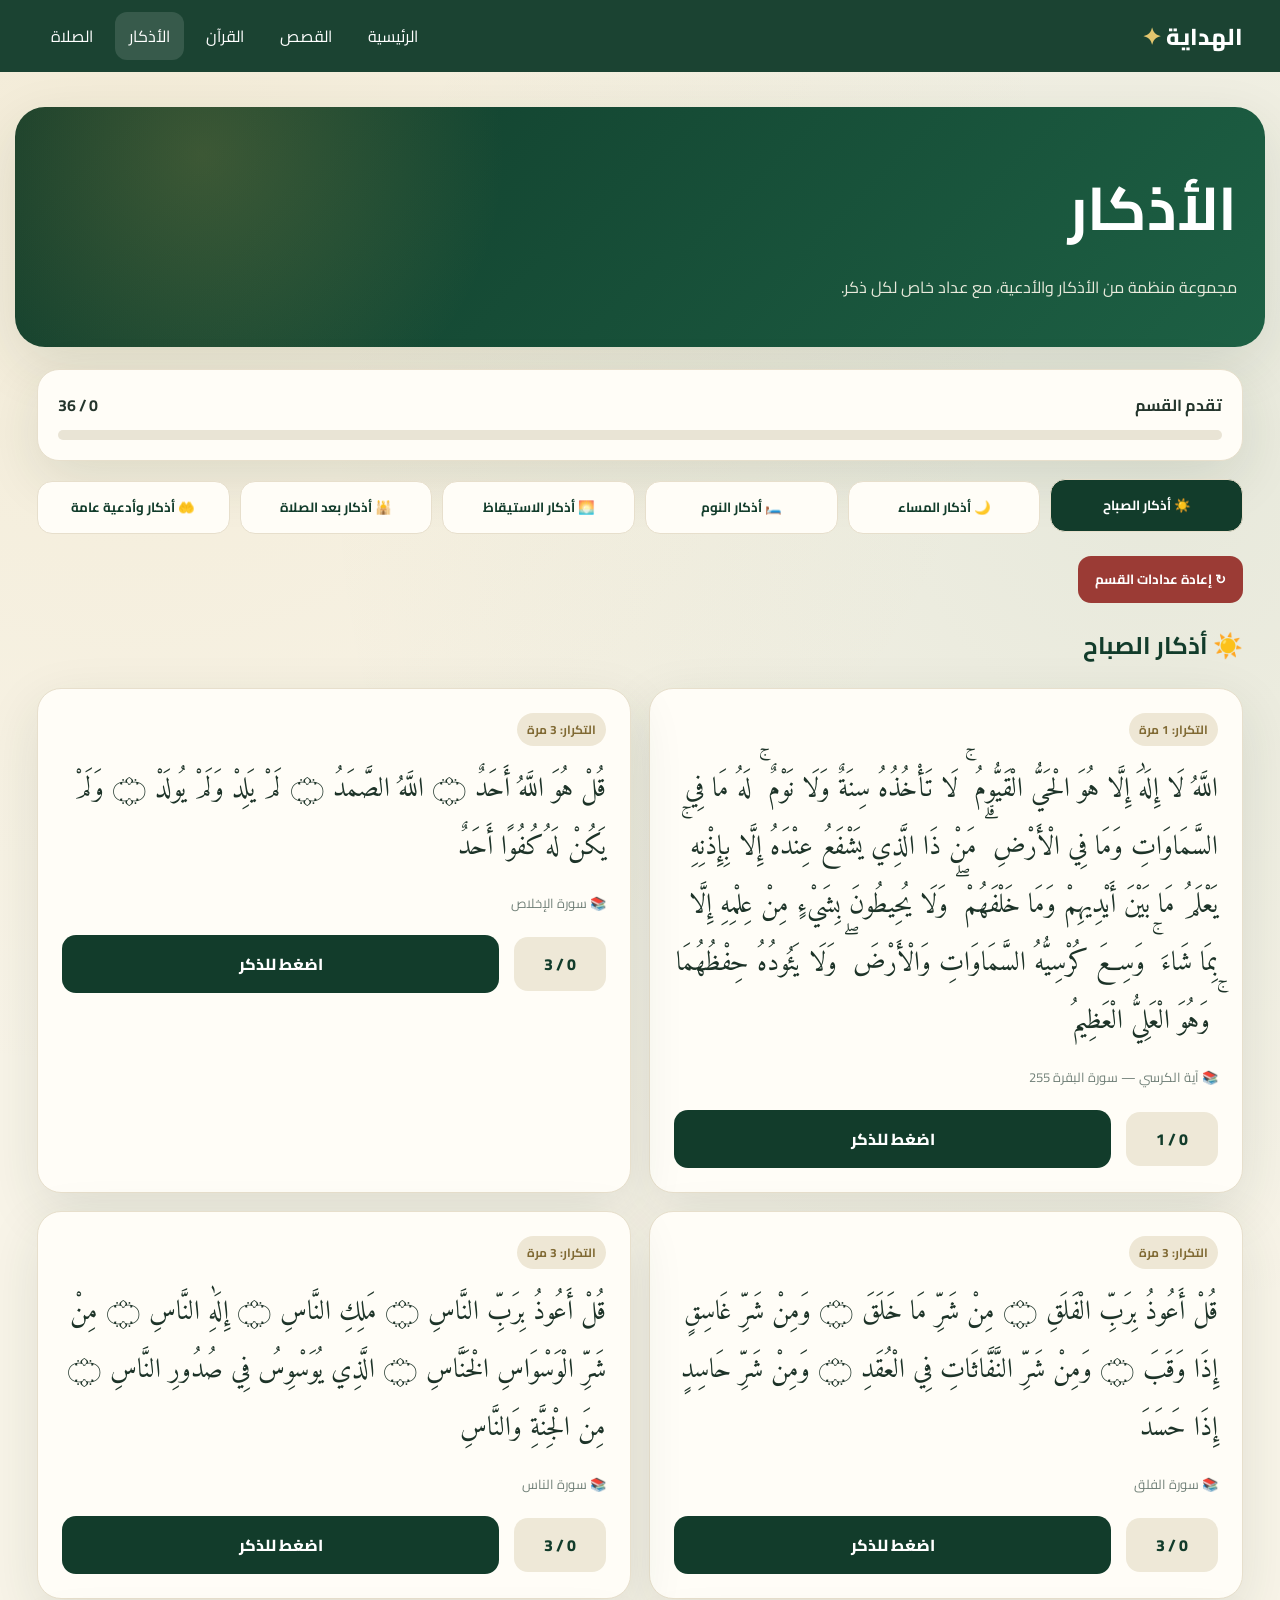
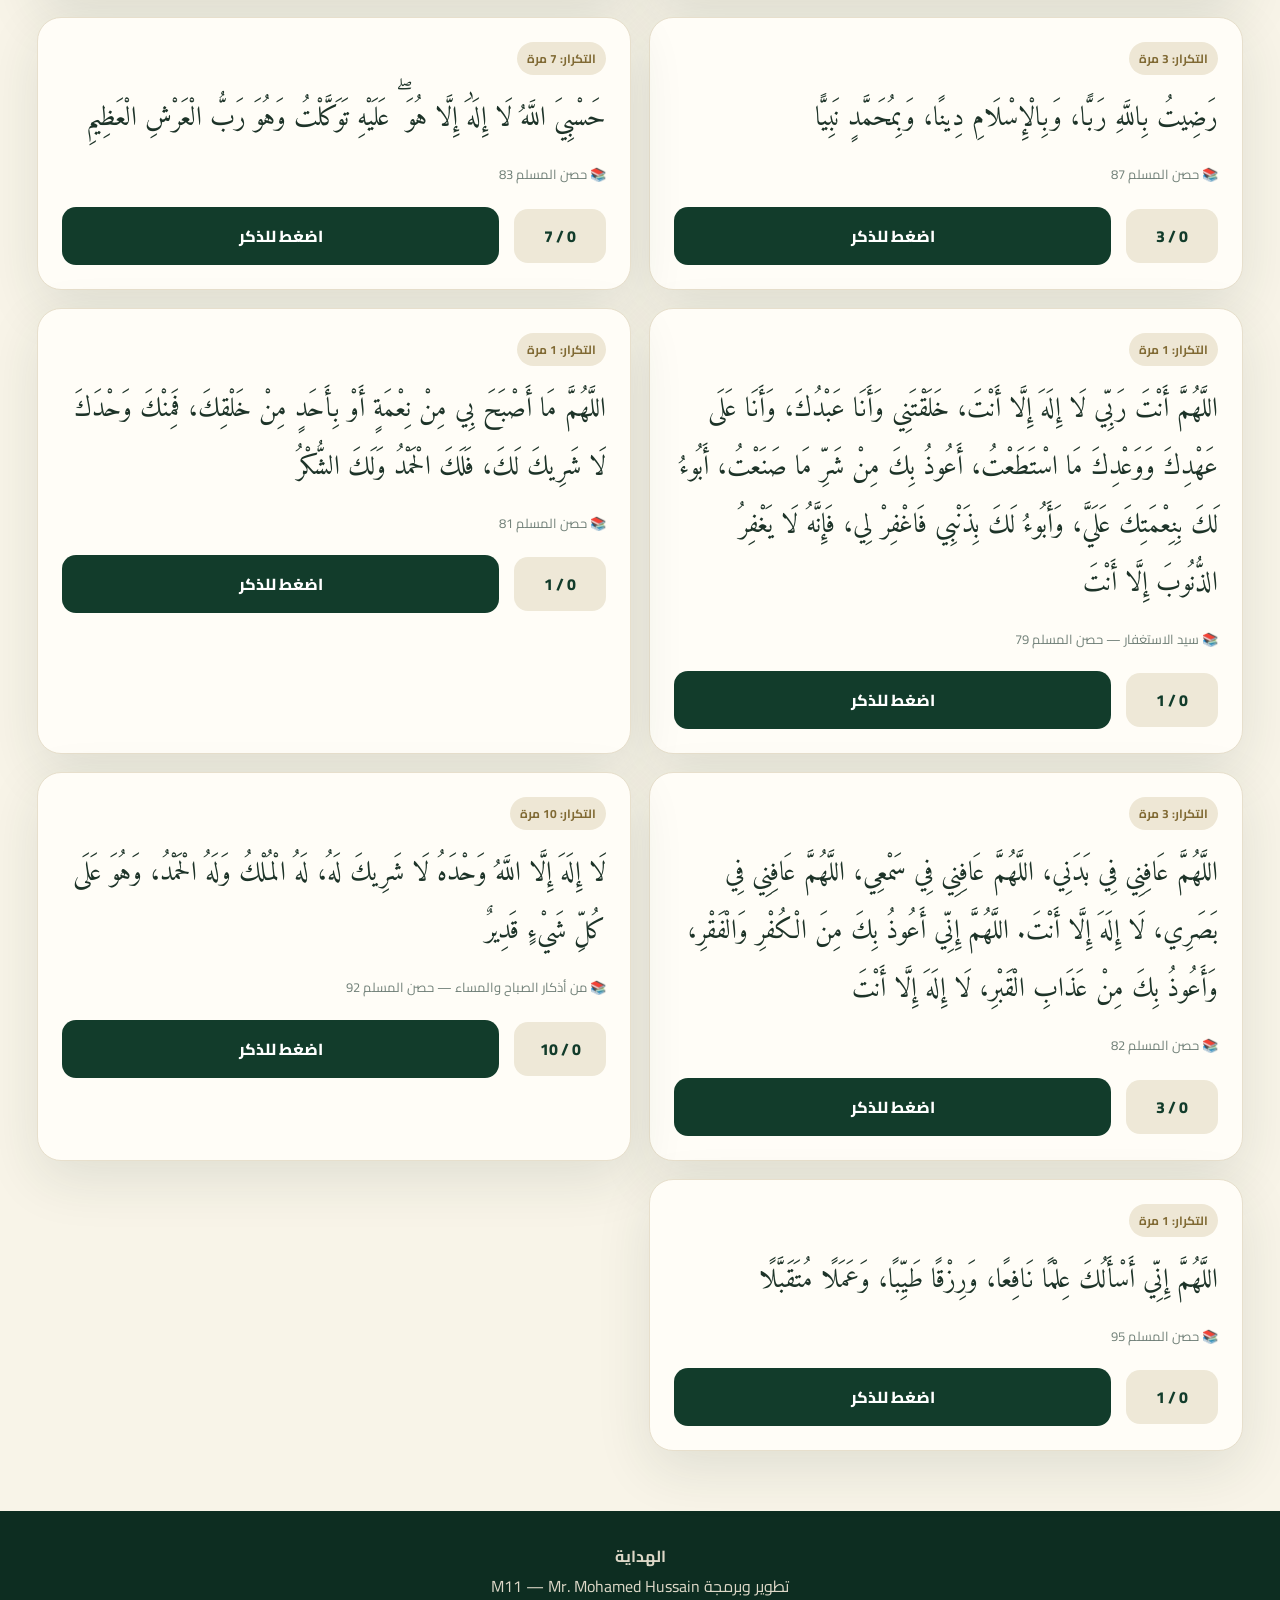
==== commit 1d8ac183: "Update print statement from 'Hello' to 'Goodbye'" ====
--- a/adhkar.html
+++ b/adhkar.html
@@ -1,1037 +1,875 @@
 <!DOCTYPE html>
 <html lang="ar" dir="rtl">
-
 <head>
-
 <meta charset="UTF-8">
-
 <meta name="viewport" content="width=device-width,initial-scale=1.0">
 
 <title>الأذكار — الهداية</title>
 
-<meta
-name="description"
-content="الأذكار من الكتاب والسنة مع عداد لكل ذكر."
->
-
-<link rel="stylesheet" href="style.css">
-
 <style>
-
-.adhkar-page{
-  min-height:100vh;
-  background:
-    radial-gradient(circle at 90% 5%,rgba(201,164,92,.1),transparent 25%),
-    #f8f3e7;
-}
-
-.adhkar-wrap{
-  width:min(1150px,calc(100% - 28px));
-  margin:auto;
-  padding:55px 0 100px;
-}
-
-.progress-box{
-  margin-top:-42px;
-  position:relative;
-  z-index:5;
-  padding:22px;
-  border-radius:23px;
-  background:rgba(255,253,248,.95);
-  box-shadow:0 25px 70px rgba(7,27,20,.13);
-  backdrop-filter:blur(20px);
+@import url('https://fonts.googleapis.com/css2?family=Cairo:wght@400;500;600;700;800&family=Amiri:wght@400;700&display=swap');
+
+:root{
+ --green:#123c2b;
+ --green2:#1d6044;
+ --gold:#c9a44c;
+ --cream:#f8f4e8;
+ --paper:#fffdf7;
+ --text:#24352c;
+ --muted:#718078;
+ --border:#e7dfcc;
+ --shadow:0 18px 55px rgba(25,55,40,.11);
+}
+
+*{box-sizing:border-box}
+
+body{
+ margin:0;
+ font-family:Cairo,Arial,sans-serif;
+ color:var(--text);
+ background:
+ radial-gradient(circle at 10% 5%,rgba(201,164,76,.11),transparent 28%),
+ radial-gradient(circle at 90% 15%,rgba(29,96,68,.08),transparent 28%),
+ var(--cream);
+}
+
+button{font-family:inherit}
+
+nav{
+ position:sticky;
+ top:0;
+ z-index:100;
+ background:rgba(18,60,43,.96);
+ backdrop-filter:blur(18px);
+}
+
+.nav-inner{
+ max-width:1250px;
+ min-height:72px;
+ margin:auto;
+ padding:0 22px;
+ display:flex;
+ align-items:center;
+ justify-content:space-between;
+}
+
+.brand{
+ color:white;
+ text-decoration:none;
+ font-size:23px;
+ font-weight:800;
+}
+
+.brand span{color:#e3c66e}
+
+.links{
+ display:flex;
+ gap:8px;
+}
+
+.links a{
+ color:white;
+ text-decoration:none;
+ padding:9px 14px;
+ border-radius:12px;
+}
+
+.links a:hover,
+.links a.active{
+ background:rgba(255,255,255,.12);
+}
+
+.hero{
+ max-width:1250px;
+ margin:35px auto 22px;
+ padding:45px 28px;
+ border-radius:30px;
+ background:
+ radial-gradient(circle at 15% 20%,rgba(201,164,76,.23),transparent 28%),
+ linear-gradient(135deg,#103b2a,#1d6044);
+ color:white;
+ box-shadow:var(--shadow);
+}
+
+.hero h1{
+ margin:0 0 8px;
+ font-size:clamp(35px,6vw,60px);
+}
+
+.hero p{
+ margin:0;
+ color:#e9eadc;
+}
+
+.container{
+ max-width:1250px;
+ margin:auto;
+ padding:0 22px 60px;
+}
+
+.progress-card{
+ background:var(--paper);
+ border:1px solid var(--border);
+ border-radius:22px;
+ padding:20px;
+ box-shadow:var(--shadow);
+ margin-bottom:20px;
 }
 
 .progress-top{
-  display:flex;
-  align-items:center;
-  justify-content:space-between;
-  gap:15px;
-}
-
-.progress-title{
-  font-family:"Amiri",serif;
-  font-size:25px;
-  color:#0b2b20;
-}
-
-.progress-number{
-  color:#176b4c;
-  font-size:11px;
-  font-weight:800;
-}
-
-.progress-track{
-  height:8px;
-  margin-top:14px;
-  overflow:hidden;
-  border-radius:20px;
-  background:#ece8dd;
-}
-
-.progress-bar{
-  width:0;
-  height:100%;
-  border-radius:20px;
-  background:linear-gradient(90deg,#176b4c,#c9a45c);
-  transition:.5s ease;
-}
-
-.reset-day{
-  margin-top:14px;
-  padding:9px 13px;
-  border-radius:10px;
-  color:#7a6335;
-  background:rgba(201,164,92,.1);
-  font-size:9px;
-  font-weight:800;
+ display:flex;
+ justify-content:space-between;
+ gap:10px;
+ margin-bottom:10px;
+}
+
+.progress{
+ height:10px;
+ background:#e9e4d5;
+ border-radius:20px;
+ overflow:hidden;
+}
+
+.progress span{
+ display:block;
+ height:100%;
+ width:0%;
+ background:linear-gradient(90deg,var(--green),var(--gold));
+ transition:.35s;
 }
 
 .categories{
-  display:flex;
-  gap:8px;
-  flex-wrap:wrap;
-  margin:38px 0 25px;
-}
-
-.category{
-  padding:11px 16px;
-  border-radius:13px;
-  color:#718078;
-  background:rgba(255,255,255,.75);
-  border:1px solid rgba(23,107,76,.06);
-  font-size:10px;
-  font-weight:800;
-  transition:.3s;
-}
-
-.category:hover{
-  transform:translateY(-2px);
-}
-
-.category.active{
-  color:white;
-  background:linear-gradient(135deg,#176b4c,#09281c);
-}
-
-.adhkar-head{
-  margin-bottom:25px;
-}
-
-.adhkar-head h2{
-  font-family:"Amiri",serif;
-  color:#0b2b20;
-  font-size:39px;
-}
-
-.adhkar-head p{
-  margin-top:5px;
-  color:#7d8983;
-  font-size:11px;
-}
-
-.adhkar-grid{
-  display:grid;
-  grid-template-columns:repeat(2,1fr);
-  gap:18px;
-}
-
-.dhikr{
-  position:relative;
-  padding:25px;
-  border-radius:23px;
-  background:rgba(255,255,255,.84);
-  border:1px solid rgba(23,107,76,.07);
-  box-shadow:0 12px 35px rgba(4,25,18,.06);
-  transition:.4s;
-}
-
-.dhikr:hover{
-  transform:translateY(-5px);
-  box-shadow:0 25px 60px rgba(4,25,18,.11);
-}
-
-.dhikr.completed{
-  border-color:rgba(23,107,76,.35);
-  background:
-    linear-gradient(
-      135deg,
-      rgba(23,107,76,.08),
-      rgba(255,255,255,.9)
-    );
-}
-
-.dhikr.completed::after{
-  content:"✓";
-  position:absolute;
-  left:18px;
-  top:18px;
-  width:29px;
-  height:29px;
-  display:grid;
-  place-items:center;
-  border-radius:50%;
-  color:white;
-  background:#176b4c;
-  font-size:12px;
-  font-weight:bold;
-}
-
-.dhikr-label{
-  color:#9a7c42;
-  font-size:9px;
-  font-weight:800;
-}
-
-.dhikr-text{
-  margin-top:14px;
-  font-family:"Amiri",serif;
-  color:#19392c;
-  font-size:23px;
-  line-height:2.2;
-}
-
-.dhikr-source{
-  margin-top:12px;
-  color:#89948e;
-  font-size:9px;
-  line-height:1.8;
-}
-
-.dhikr-footer{
-  display:flex;
-  align-items:center;
-  justify-content:space-between;
-  gap:10px;
-  margin-top:20px;
-  padding-top:15px;
-  border-top:1px solid rgba(23,107,76,.07);
-}
-
-.repeat{
-  color:#7c8983;
-  font-size:10px;
-  font-weight:800;
-}
-
-.count-button{
-  min-width:100px;
-  min-height:42px;
-  padding:0 15px;
-  border-radius:13px;
-  color:white;
-  background:linear-gradient(135deg,#176b4c,#0a2b1e);
-  font-size:10px;
-  font-weight:800;
-  transition:.25s;
-}
-
-.count-button:hover{
-  transform:scale(1.03);
-}
-
-.count-button:active{
-  transform:scale(.96);
-}
-
-.dhikr.completed .count-button{
-  background:#c9a45c;
-  color:#19392c;
-}
-
-.empty-dhikr{
-  padding:60px 20px;
-  text-align:center;
-  color:#84918a;
+ display:grid;
+ grid-template-columns:repeat(auto-fit,minmax(145px,1fr));
+ gap:10px;
+ margin-bottom:22px;
+}
+
+.cat{
+ border:1px solid var(--border);
+ background:var(--paper);
+ color:var(--green);
+ border-radius:15px;
+ padding:13px;
+ cursor:pointer;
+ font-weight:700;
+ transition:.2s;
+}
+
+.cat:hover,
+.cat.active{
+ background:var(--green);
+ color:white;
+ transform:translateY(-2px);
+}
+
+.actions{
+ display:flex;
+ gap:10px;
+ margin-bottom:20px;
+ flex-wrap:wrap;
+}
+
+.reset{
+ border:0;
+ background:#9b3b35;
+ color:white;
+ padding:11px 17px;
+ border-radius:13px;
+ cursor:pointer;
+ font-weight:700;
+}
+
+.section-title{
+ display:flex;
+ align-items:center;
+ justify-content:space-between;
+ margin:20px 0;
+}
+
+.section-title h2{
+ margin:0;
+ color:var(--green);
+}
+
+.grid{
+ display:grid;
+ grid-template-columns:repeat(2,1fr);
+ gap:18px;
+}
+
+.card{
+ background:var(--paper);
+ border:1px solid var(--border);
+ border-radius:24px;
+ padding:24px;
+ box-shadow:var(--shadow);
+ transition:.25s;
+ position:relative;
+ overflow:hidden;
+}
+
+.card:hover{
+ transform:translateY(-4px);
+}
+
+.card.completed{
+ border-color:#78a98f;
+ background:#f1f8f2;
+}
+
+.card.completed:after{
+ content:"✓";
+ position:absolute;
+ top:15px;
+ left:15px;
+ width:36px;
+ height:36px;
+ display:flex;
+ align-items:center;
+ justify-content:center;
+ border-radius:50%;
+ background:var(--green);
+ color:white;
+ font-weight:800;
+}
+
+.badge{
+ display:inline-block;
+ background:#eee7d5;
+ color:#806a34;
+ padding:5px 10px;
+ border-radius:30px;
+ font-size:12px;
+ font-weight:700;
+ margin-bottom:15px;
+}
+
+.text{
+ font-family:Amiri,serif;
+ font-size:27px;
+ line-height:2.15;
+ color:#1d3328;
+}
+
+.source{
+ margin-top:15px;
+ color:var(--muted);
+ font-size:13px;
+ line-height:1.8;
+}
+
+.counter{
+ margin-top:20px;
+ display:flex;
+ align-items:center;
+ gap:15px;
+}
+
+.count{
+ min-width:92px;
+ text-align:center;
+ background:#eee8d7;
+ color:var(--green);
+ padding:12px 10px;
+ border-radius:14px;
+ font-weight:800;
+}
+
+.count.done{
+ background:var(--green);
+ color:white;
+}
+
+.tap{
+ flex:1;
+ border:0;
+ background:var(--green);
+ color:white;
+ padding:14px;
+ border-radius:14px;
+ cursor:pointer;
+ font-weight:800;
+ font-size:16px;
+ transition:.2s;
+}
+
+.tap:hover{
+ background:var(--green2);
+ transform:scale(1.01);
+}
+
+.tap:disabled{
+ cursor:default;
+ background:#78a98f;
+}
+
+.empty{
+ background:var(--paper);
+ border:1px solid var(--border);
+ border-radius:22px;
+ padding:35px;
+ text-align:center;
+ color:var(--muted);
+}
+
+footer{
+ background:#0d2d21;
+ color:#ddd8c8;
+ text-align:center;
+ padding:30px 20px;
 }
 
 @media(max-width:800px){
-
-.adhkar-grid{
-  grid-template-columns:1fr;
-}
-
-}
-
-@media(max-width:550px){
-
-.dhikr-text{
-  font-size:21px;
-}
-
-.progress-top{
-  align-items:start;
-  flex-direction:column;
-}
-
-}
-
+ .grid{grid-template-columns:1fr}
+}
+
+@media(max-width:600px){
+ .links{display:none}
+ .hero{margin:15px 12px;padding:35px 20px}
+ .container{padding:0 12px 40px}
+ .text{font-size:24px}
+ .counter{flex-direction:column;align-items:stretch}
+ .count{width:100%}
+}
 </style>
 </head>
 
-
-<body class="adhkar-page">
-
-
-<header class="site-nav">
-
-<a href="index.html" class="brand">
-
-<div class="brand-mark">هـ</div>
-
-<div class="brand-text">
-<strong>الهداية</strong>
-<span>نور يهديك</span>
-</div>
-
+<body>
+
+<nav>
+<div class="nav-inner">
+
+<a class="brand" href="index.html">
+الهداية <span>✦</span>
 </a>
 
-<nav class="nav-links">
+<div class="links">
 <a href="index.html">الرئيسية</a>
 <a href="stories.html">القصص</a>
 <a href="quran.html">القرآن</a>
-<a href="adhkar.html">الأذكار</a>
-<a href="prayer.html">الصلاة</a>
-</nav>
-
-<a href="prayer.html" class="nav-cta">
-مواقيت الصلاة
-</a>
-
-</header>
-
-
-<section class="page-hero">
-
-<div class="story-orbit"></div>
-
-<div class="page-hero-inner">
-
-<div class="page-hero-kicker">
-✦ من أذكار الكتاب والسنة
-</div>
-
-<h1>
-اذكر الله
-</h1>
-
-<p>
-أذكار مرتبة حسب الموقف والوقت،
-مع عداد مستقل يساعدك على إكمال العدد المطلوب.
-</p>
-
-</div>
-
-</section>
-
-
-<main class="adhkar-wrap">
-
-
-<section class="progress-box">
-
-<div class="progress-top">
-
-<div class="progress-title">
-تقدمك اليوم
-</div>
-
-<div class="progress-number" id="progressText">
-0%
-</div>
-
-</div>
-
-<div class="progress-track">
-
-<div
-class="progress-bar"
-id="progressBar">
-</div>
-
-</div>
-
-<button
-class="reset-day"
-id="resetDay"
->
-إعادة أذكار اليوم
-</button>
-
-</section>
-
-
-<nav class="categories">
-
-<button
-class="category active"
-data-category="morning"
->
-الصباح
-</button>
-
-<button
-class="category"
-data-category="evening"
->
-المساء
-</button>
-
-<button
-class="category"
-data-category="afterPrayer"
->
-بعد الصلاة
-</button>
-
-<button
-class="category"
-data-category="sleep"
->
-النوم والاستيقاظ
-</button>
-
-<button
-class="category"
-data-category="wudu"
->
-الوضوء
-</button>
-
-<button
-class="category"
-data-category="home"
->
-المنزل
-</button>
-
-<button
-class="category"
-data-category="mosque"
->
-المسجد
-</button>
-
-<button
-class="category"
-data-category="food"
->
-الطعام
-</button>
-
-<button
-class="category"
-data-category="general"
->
-أذكار عامة
-</button>
-
-</nav>
-
-
-<div class="adhkar-head">
-
-<h2 id="categoryTitle">
-أذكار الصباح
-</h2>
-
-<p id="categoryDescription">
-أذكار تقال في بداية اليوم.
-</p>
-
-</div>
-
-
-<div
-class="adhkar-grid"
-id="adhkarGrid"
-></div>
-
-</main>
-
-
-<footer class="site-footer">
-
-<div class="footer-inner">
-
-<div>
-<div class="footer-brand">الهداية</div>
-<div class="footer-credit">تطوير وبرمجة M11 — Mr. Mohamed Hussain</div>
-</div>
-
-<div class="footer-links">
-<a href="index.html">الرئيسية</a>
-<a href="stories.html">القصص</a>
-<a href="quran.html">القرآن</a>
-<a href="adhkar.html">الأذكار</a>
+<a class="active" href="adhkar.html">الأذكار</a>
 <a href="prayer.html">الصلاة</a>
 </div>
 
 </div>
-
-<div class="footer-bottom">
-© 2026 الهداية — نور يهديك
+</nav>
+
+<section class="hero">
+<h1>الأذكار</h1>
+<p>
+مجموعة منظمة من الأذكار والأدعية، مع عداد خاص لكل ذكر.
+</p>
+</section>
+
+<main class="container">
+
+<div class="progress-card">
+
+<div class="progress-top">
+<strong id="progressTitle">تقدم القسم</strong>
+<strong id="progressNumber">0 / 0</strong>
 </div>
 
+<div class="progress">
+<span id="progressBar"></span>
+</div>
+
+</div>
+
+<div class="categories" id="categories"></div>
+
+<div class="actions">
+<button class="reset" id="reset">
+↻ إعادة عدادات القسم
+</button>
+</div>
+
+<div class="section-title">
+<h2 id="sectionTitle">أذكار الصباح</h2>
+</div>
+
+<div class="grid" id="cards"></div>
+
+</main>
+
+<footer>
+<strong>الهداية</strong><br>
+تطوير وبرمجة M11 — Mr. Mohamed Hussain
 </footer>
 
-
 <script>
 
-/*
-  عدادات الأذكار:
-  كل عنصر له id مستقل.
-  التقدم يحفظ في localStorage.
-*/
-
-const data={
+const DATA = {
 
 morning:{
-title:"أذكار الصباح",
-description:"أذكار تقال في بداية اليوم.",
-items:[
-
-{
-id:"morning-1",
-text:"آية الكرسي: اللَّهُ لَا إِلَٰهَ إِلَّا هُوَ الْحَيُّ الْقَيُّومُ ۚ لَا تَأْخُذُهُ سِنَةٌ وَلَا نَوْمٌ...",
-count:1,
-source:"البقرة: 255"
+ title:"أذكار الصباح",
+ icon:"☀️",
+ items:[
+
+ {
+  text:"اللَّهُ لَا إِلَٰهَ إِلَّا هُوَ الْحَيُّ الْقَيُّومُ ۚ لَا تَأْخُذُهُ سِنَةٌ وَلَا نَوْمٌ ۚ لَهُ مَا فِي السَّمَاوَاتِ وَمَا فِي الْأَرْضِ ۗ مَنْ ذَا الَّذِي يَشْفَعُ عِنْدَهُ إِلَّا بِإِذْنِهِ ۚ يَعْلَمُ مَا بَيْنَ أَيْدِيهِمْ وَمَا خَلْفَهُمْ ۖ وَلَا يُحِيطُونَ بِشَيْءٍ مِنْ عِلْمِهِ إِلَّا بِمَا شَاءَ ۚ وَسِعَ كُرْسِيُّهُ السَّمَاوَاتِ وَالْأَرْضَ ۖ وَلَا يَئُودُهُ حِفْظُهُمَا ۚ وَهُوَ الْعَلِيُّ الْعَظِيمُ",
+  count:1,
+  source:"آية الكرسي — سورة البقرة 255"
+ },
+
+ {
+  text:"قُلْ هُوَ اللَّهُ أَحَدٌ ۝ اللَّهُ الصَّمَدُ ۝ لَمْ يَلِدْ وَلَمْ يُولَدْ ۝ وَلَمْ يَكُنْ لَهُ كُفُوًا أَحَدٌ",
+  count:3,
+  source:"سورة الإخلاص"
+ },
+
+ {
+  text:"قُلْ أَعُوذُ بِرَبِّ الْفَلَقِ ۝ مِنْ شَرِّ مَا خَلَقَ ۝ وَمِنْ شَرِّ غَاسِقٍ إِذَا وَقَبَ ۝ وَمِنْ شَرِّ النَّفَّاثَاتِ فِي الْعُقَدِ ۝ وَمِنْ شَرِّ حَاسِدٍ إِذَا حَسَدَ",
+  count:3,
+  source:"سورة الفلق"
+ },
+
+ {
+  text:"قُلْ أَعُوذُ بِرَبِّ النَّاسِ ۝ مَلِكِ النَّاسِ ۝ إِلَٰهِ النَّاسِ ۝ مِنْ شَرِّ الْوَسْوَاسِ الْخَنَّاسِ ۝ الَّذِي يُوَسْوِسُ فِي صُدُورِ النَّاسِ ۝ مِنَ الْجِنَّةِ وَالنَّاسِ",
+  count:3,
+  source:"سورة الناس"
+ },
+
+ {
+  text:"رَضِيتُ بِاللَّهِ رَبًّا، وَبِالْإِسْلَامِ دِينًا، وَبِمُحَمَّدٍ نَبِيًّا",
+  count:3,
+  source:"حصن المسلم 87"
+ },
+
+ {
+  text:"حَسْبِيَ اللَّهُ لَا إِلَٰهَ إِلَّا هُوَ ۖ عَلَيْهِ تَوَكَّلْتُ وَهُوَ رَبُّ الْعَرْشِ الْعَظِيمِ",
+  count:7,
+  source:"حصن المسلم 83"
+ },
+
+ {
+  text:"اللَّهُمَّ أَنْتَ رَبِّي لَا إِلَهَ إِلَّا أَنْتَ، خَلَقْتَنِي وَأَنَا عَبْدُكَ، وَأَنَا عَلَى عَهْدِكَ وَوَعْدِكَ مَا اسْتَطَعْتُ، أَعُوذُ بِكَ مِنْ شَرِّ مَا صَنَعْتُ، أَبُوءُ لَكَ بِنِعْمَتِكَ عَلَيَّ، وَأَبُوءُ لَكَ بِذَنْبِي فَاغْفِرْ لِي، فَإِنَّهُ لَا يَغْفِرُ الذُّنُوبَ إِلَّا أَنْتَ",
+  count:1,
+  source:"سيد الاستغفار — حصن المسلم 79"
+ },
+
+ {
+  text:"اللَّهُمَّ مَا أَصْبَحَ بِي مِنْ نِعْمَةٍ أَوْ بِأَحَدٍ مِنْ خَلْقِكَ، فَمِنْكَ وَحْدَكَ لَا شَرِيكَ لَكَ، فَلَكَ الْحَمْدُ وَلَكَ الشُّكْرُ",
+  count:1,
+  source:"حصن المسلم 81"
+ },
+
+ {
+  text:"اللَّهُمَّ عَافِنِي فِي بَدَنِي، اللَّهُمَّ عَافِنِي فِي سَمْعِي، اللَّهُمَّ عَافِنِي فِي بَصَرِي، لَا إِلَهَ إِلَّا أَنْتَ. اللَّهُمَّ إِنِّي أَعُوذُ بِكَ مِنَ الْكُفْرِ وَالْفَقْرِ، وَأَعُوذُ بِكَ مِنْ عَذَابِ الْقَبْرِ، لَا إِلَهَ إِلَّا أَنْتَ",
+  count:3,
+  source:"حصن المسلم 82"
+ },
+
+ {
+  text:"لَا إِلَهَ إِلَّا اللَّهُ وَحْدَهُ لَا شَرِيكَ لَهُ، لَهُ الْمُلْكُ وَلَهُ الْحَمْدُ، وَهُوَ عَلَى كُلِّ شَيْءٍ قَدِيرٌ",
+  count:10,
+  source:"من أذكار الصباح والمساء — حصن المسلم 92"
+ },
+
+ {
+  text:"اللَّهُمَّ إِنِّي أَسْأَلُكَ عِلْمًا نَافِعًا، وَرِزْقًا طَيِّبًا، وَعَمَلًا مُتَقَبَّلًا",
+  count:1,
+  source:"حصن المسلم 95"
+ }
+
+ ]
 },
 
-{
-id:"morning-2",
-text:"قُلْ هُوَ اللَّهُ أَحَدٌ، اللَّهُ الصَّمَدُ، لَمْ يَلِدْ وَلَمْ يُولَدْ، وَلَمْ يَكُن لَّهُ كُفُوًا أَحَدٌ.",
-count:3,
-source:"سورة الإخلاص"
+evening:{
+ title:"أذكار المساء",
+ icon:"🌙",
+ items:[
+
+ {
+  text:"اللَّهُ لَا إِلَٰهَ إِلَّا هُوَ الْحَيُّ الْقَيُّومُ ۚ لَا تَأْخُذُهُ سِنَةٌ وَلَا نَوْمٌ ۚ لَهُ مَا فِي السَّمَاوَاتِ وَمَا فِي الْأَرْضِ ۗ مَنْ ذَا الَّذِي يَشْفَعُ عِنْدَهُ إِلَّا بِإِذْنِهِ ۚ يَعْلَمُ مَا بَيْنَ أَيْدِيهِمْ وَمَا خَلْفَهُمْ ۖ وَلَا يُحِيطُونَ بِشَيْءٍ مِنْ عِلْمِهِ إِلَّا بِمَا شَاءَ ۚ وَسِعَ كُرْسِيُّهُ السَّمَاوَاتِ وَالْأَرْضَ ۖ وَلَا يَئُودُهُ حِفْظُهُمَا ۚ وَهُوَ الْعَلِيُّ الْعَظِيمُ",
+  count:1,
+  source:"آية الكرسي — سورة البقرة 255"
+ },
+
+ {
+  text:"قُلْ هُوَ اللَّهُ أَحَدٌ ۝ اللَّهُ الصَّمَدُ ۝ لَمْ يَلِدْ وَلَمْ يُولَدْ ۝ وَلَمْ يَكُنْ لَهُ كُفُوًا أَحَدٌ",
+  count:3,
+  source:"سورة الإخلاص"
+ },
+
+ {
+  text:"قُلْ أَعُوذُ بِرَبِّ الْفَلَقِ ۝ مِنْ شَرِّ مَا خَلَقَ ۝ وَمِنْ شَرِّ غَاسِقٍ إِذَا وَقَبَ ۝ وَمِنْ شَرِّ النَّفَّاثَاتِ فِي الْعُقَدِ ۝ وَمِنْ شَرِّ حَاسِدٍ إِذَا حَسَدَ",
+  count:3,
+  source:"سورة الفلق"
+ },
+
+ {
+  text:"قُلْ أَعُوذُ بِرَبِّ النَّاسِ ۝ مَلِكِ النَّاسِ ۝ إِلَٰهِ النَّاسِ ۝ مِنْ شَرِّ الْوَسْوَاسِ الْخَنَّاسِ ۝ الَّذِي يُوَسْوِسُ فِي صُدُورِ النَّاسِ ۝ مِنَ الْجِنَّةِ وَالنَّاسِ",
+  count:3,
+  source:"سورة الناس"
+ },
+
+ {
+  text:"رَضِيتُ بِاللَّهِ رَبًّا، وَبِالْإِسْلَامِ دِينًا، وَبِمُحَمَّدٍ نَبِيًّا",
+  count:3,
+  source:"حصن المسلم 87"
+ },
+
+ {
+  text:"حَسْبِيَ اللَّهُ لَا إِلَهَ إِلَّا هُوَ ۖ عَلَيْهِ تَوَكَّلْتُ وَهُوَ رَبُّ الْعَرْشِ الْعَظِيمِ",
+  count:7,
+  source:"حصن المسلم 83"
+ },
+
+ {
+  text:"اللَّهُمَّ مَا أَمْسَى بِي مِنْ نِعْمَةٍ أَوْ بِأَحَدٍ مِنْ خَلْقِكَ، فَمِنْكَ وَحْدَكَ لَا شَرِيكَ لَكَ، فَلَكَ الْحَمْدُ وَلَكَ الشُّكْرُ",
+  count:1,
+  source:"حصن المسلم 81 — بصيغة المساء"
+ },
+
+ {
+  text:"اللَّهُمَّ عَافِنِي فِي بَدَنِي، اللَّهُمَّ عَافِنِي فِي سَمْعِي، اللَّهُمَّ عَافِنِي فِي بَصَرِي، لَا إِلَهَ إِلَّا أَنْتَ. اللَّهُمَّ إِنِّي أَعُوذُ بِكَ مِنَ الْكُفْرِ وَالْفَقْرِ، وَأَعُوذُ بِكَ مِنْ عَذَابِ الْقَبْرِ، لَا إِلَهَ إِلَّا أَنْتَ",
+  count:3,
+  source:"حصن المسلم 82"
+ },
+
+ {
+  text:"اللَّهُمَّ أَنْتَ رَبِّي لَا إِلَهَ إِلَّا أَنْتَ، خَلَقْتَنِي وَأَنَا عَبْدُكَ، وَأَنَا عَلَى عَهْدِكَ وَوَعْدِكَ مَا اسْتَطَعْتُ، أَعُوذُ بِكَ مِنْ شَرِّ مَا صَنَعْتُ، أَبُوءُ لَكَ بِنِعْمَتِكَ عَلَيَّ، وَأَبُوءُ بِذَنْبِي فَاغْفِرْ لِي، فَإِنَّهُ لَا يَغْفِرُ الذُّنُوبَ إِلَّا أَنْتَ",
+  count:1,
+  source:"سيد الاستغفار — حصن المسلم 79"
+ }
+
+ ]
 },
 
-{
-id:"morning-3",
-text:"قُلْ أَعُوذُ بِرَبِّ الْفَلَقِ، مِن شَرِّ مَا خَلَقَ، وَمِن شَرِّ غَاسِقٍ إِذَا وَقَبَ، وَمِن شَرِّ النَّفَّاثَاتِ فِي الْعُقَدِ، وَمِن شَرِّ حَاسِدٍ إِذَا حَسَدَ.",
-count:3,
-source:"سورة الفلق"
+sleep:{
+ title:"أذكار النوم",
+ icon:"🛏️",
+ items:[
+
+ {
+  text:"بِاسْمِكَ اللَّهُمَّ أَمُوتُ وَأَحْيَا",
+  count:1,
+  source:"من أذكار النوم"
+ },
+
+ {
+  text:"اللَّهُمَّ قِنِي عَذَابَكَ يَوْمَ تَبْعَثُ عِبَادَكَ",
+  count:3,
+  source:"من أذكار النوم"
+ },
+
+ {
+  text:"قُلْ هُوَ اللَّهُ أَحَدٌ، وَقُلْ أَعُوذُ بِرَبِّ الْفَلَقِ، وَقُلْ أَعُوذُ بِرَبِّ النَّاسِ",
+  count:3,
+  source:"من أذكار النوم"
+ },
+
+ {
+  text:"اللَّهُمَّ إِنَّكَ خَلَقْتَ نَفْسِي وَأَنْتَ تَوَفَّاهَا، لَكَ مَمَاتُهَا وَمَحْيَاهَا، إِنْ أَحْيَيْتَهَا فَاحْفَظْهَا، وَإِنْ أَمَتَّهَا فَاغْفِرْ لَهَا، اللَّهُمَّ إِنِّي أَسْأَلُكَ الْعَافِيَةَ",
+  count:1,
+  source:"من أذكار النوم"
+ },
+
+ {
+  text:"اللَّهُمَّ رَبَّ السَّمَاوَاتِ وَرَبَّ الْأَرْضِ وَرَبَّ الْعَرْشِ الْعَظِيمِ، رَبَّنَا وَرَبَّ كُلِّ شَيْءٍ، فَالِقَ الْحَبِّ وَالنَّوَى، وَمُنْزِلَ التَّوْرَاةِ وَالْإِنْجِيلِ وَالْفُرْقَانِ، أَعُوذُ بِكَ مِنْ شَرِّ كُلِّ شَيْءٍ أَنْتَ آخِذٌ بِنَاصِيَتِهِ، اللَّهُمَّ أَنْتَ الْأَوَّلُ فَلَيْسَ قَبْلَكَ شَيْءٌ، وَأَنْتَ الْآخِرُ فَلَيْسَ بَعْدَكَ شَيْءٌ، وَأَنْتَ الظَّاهِرُ فَلَيْسَ فَوْقَكَ شَيْءٌ، وَأَنْتَ الْبَاطِنُ فَلَيْسَ دُونَكَ شَيْءٌ، اقْضِ عَنَّا الدَّيْنَ وَأَغْنِنَا مِنَ الْفَقْرِ",
+  count:1,
+  source:"من أذكار النوم"
+ }
+
+ ]
 },
 
-{
-id:"morning-4",
-text:"قُلْ أَعُوذُ بِرَبِّ النَّاسِ، مَلِكِ النَّاسِ، إِلَٰهِ النَّاسِ، مِن شَرِّ الْوَسْوَاسِ الْخَنَّاسِ، الَّذِي يُوَسْوِسُ فِي صُدُورِ النَّاسِ، مِنَ الْجِنَّةِ وَالنَّاسِ.",
-count:3,
-source:"سورة الناس"
+wake:{
+ title:"أذكار الاستيقاظ",
+ icon:"🌅",
+ items:[
+
+ {
+  text:"الْحَمْدُ لِلَّهِ الَّذِي أَحْيَانَا بَعْدَ مَا أَمَاتَنَا وَإِلَيْهِ النُّشُورُ",
+  count:1,
+  source:"ذكر الاستيقاظ"
+ },
+
+ {
+  text:"لَا إِلَهَ إِلَّا اللَّهُ وَحْدَهُ لَا شَرِيكَ لَهُ، لَهُ الْمُلْكُ وَلَهُ الْحَمْدُ، وَهُوَ عَلَى كُلِّ شَيْءٍ قَدِيرٌ، سُبْحَانَ اللَّهِ، وَالْحَمْدُ لِلَّهِ، وَاللَّهُ أَكْبَرُ، وَلَا حَوْلَ وَلَا قُوَّةَ إِلَّا بِاللَّهِ",
+  count:1,
+  source:"من أذكار الاستيقاظ"
+ }
+
+ ]
 },
 
-{
-id:"morning-5",
-text:"رَضِيتُ بِاللَّهِ رَبًّا، وَبِالْإِسْلَامِ دِينًا، وَبِمُحَمَّدٍ ﷺ نَبِيًّا.",
-count:3,
-source:"ورد في أذكار الصباح والمساء"
+afterPrayer:{
+ title:"أذكار بعد الصلاة",
+ icon:"🕌",
+ items:[
+
+ {
+  text:"أَسْتَغْفِرُ اللَّهَ",
+  count:3,
+  source:"بعد الصلاة"
+ },
+
+ {
+  text:"اللَّهُمَّ أَنْتَ السَّلَامُ، وَمِنْكَ السَّلَامُ، تَبَارَكْتَ يَا ذَا الْجَلَالِ وَالْإِكْرَامِ",
+  count:1,
+  source:"بعد الصلاة"
+ },
+
+ {
+  text:"سُبْحَانَ اللَّهِ",
+  count:33,
+  source:"التسبيح بعد الصلاة"
+ },
+
+ {
+  text:"الْحَمْدُ لِلَّهِ",
+  count:33,
+  source:"التحميد بعد الصلاة"
+ },
+
+ {
+  text:"اللَّهُ أَكْبَرُ",
+  count:33,
+  source:"التكبير بعد الصلاة"
+ },
+
+ {
+  text:"لَا إِلَهَ إِلَّا اللَّهُ وَحْدَهُ لَا شَرِيكَ لَهُ، لَهُ الْمُلْكُ وَلَهُ الْحَمْدُ، وَهُوَ عَلَى كُلِّ شَيْءٍ قَدِيرٌ",
+  count:1,
+  source:"ختام الذكر بعد الصلاة"
+ }
+
+ ]
 },
 
-{
-id:"morning-6",
-text:"اللَّهُمَّ أَنْتَ رَبِّي لَا إِلَهَ إِلَّا أَنْتَ، خَلَقْتَنِي وَأَنَا عَبْدُكَ، وَأَنَا عَلَى عَهْدِكَ وَوَعْدِكَ مَا اسْتَطَعْتُ.",
-count:1,
-source:"سيد الاستغفار"
-},
-
-{
-id:"morning-7",
-text:"اللَّهُمَّ إِنِّي أَصْبَحْتُ أُشْهِدُكَ وَأُشْهِدُ حَمَلَةَ عَرْشِكَ وَمَلَائِكَتَكَ وَجَمِيعَ خَلْقِكَ أَنَّكَ أَنْتَ اللَّهُ لَا إِلَهَ إِلَّا أَنْتَ.",
-count:4,
-source:"أذكار الصباح"
-},
-
-{
-id:"morning-8",
-text:"حَسْبِيَ اللَّهُ لَا إِلَهَ إِلَّا هُوَ ۖ عَلَيْهِ تَوَكَّلْتُ وَهُوَ رَبُّ الْعَرْشِ الْعَظِيمِ.",
-count:7,
-source:"التوبة: 129"
-}
-
-]
-},
-
-evening:{
-title:"أذكار المساء",
-description:"أذكار المساء والتحصين.",
-items:[
-
-{
-id:"evening-1",
-text:"قُلْ هُوَ اللَّهُ أَحَدٌ، اللَّهُ الصَّمَدُ، لَمْ يَلِدْ وَلَمْ يُولَدْ، وَلَمْ يَكُن لَّهُ كُفُوًا أَحَدٌ.",
-count:3,
-source:"سورة الإخلاص"
-},
-
-{
-id:"evening-2",
-text:"قُلْ أَعُوذُ بِرَبِّ الْفَلَقِ، مِن شَرِّ مَا خَلَقَ، وَمِن شَرِّ غَاسِقٍ إِذَا وَقَبَ، وَمِن شَرِّ النَّفَّاثَاتِ فِي الْعُقَدِ، وَمِن شَرِّ حَاسِدٍ إِذَا حَسَدَ.",
-count:3,
-source:"سورة الفلق"
-},
-
-{
-id:"evening-3",
-text:"قُلْ أَعُوذُ بِرَبِّ النَّاسِ، مَلِكِ النَّاسِ، إِلَٰهِ النَّاسِ، مِن شَرِّ الْوَسْوَاسِ الْخَنَّاسِ، الَّذِي يُوَسْوِسُ فِي صُدُورِ النَّاسِ، مِنَ الْجِنَّةِ وَالنَّاسِ.",
-count:3,
-source:"سورة الناس"
-},
-
-{
-id:"evening-4",
-text:"رَضِيتُ بِاللَّهِ رَبًّا، وَبِالْإِسْلَامِ دِينًا، وَبِمُحَمَّدٍ ﷺ نَبِيًّا.",
-count:3,
-source:"أذكار المساء"
-},
-
-{
-id:"evening-5",
-text:"اللَّهُمَّ أَنْتَ رَبِّي لَا إِلَهَ إِلَّا أَنْتَ، خَلَقْتَنِي وَأَنَا عَبْدُكَ، وَأَنَا عَلَى عَهْدِكَ وَوَعْدِكَ مَا اسْتَطَعْتُ.",
-count:1,
-source:"سيد الاستغفار"
-}
-
-]
-},
-
-afterPrayer:{
-title:"أذكار بعد الصلاة",
-description:"أذكار تقال بعد السلام من الصلاة.",
-items:[
-
-{
-id:"after-1",
-text:"أَسْتَغْفِرُ اللَّهَ، أَسْتَغْفِرُ اللَّهَ، أَسْتَغْفِرُ اللَّهَ.",
-count:1,
-source:"صحيح مسلم"
-},
-
-{
-id:"after-2",
-text:"اللَّهُمَّ أَنْتَ السَّلَامُ، وَمِنْكَ السَّلَامُ، تَبَارَكْتَ يَا ذَا الْجَلَالِ وَالْإِكْرَامِ.",
-count:1,
-source:"صحيح مسلم"
-},
-
-{
-id:"after-3",
-text:"سُبْحَانَ اللَّهِ.",
-count:33,
-source:"من أذكار ما بعد الصلاة"
-},
-
-{
-id:"after-4",
-text:"الْحَمْدُ لِلَّهِ.",
-count:33,
-source:"من أذكار ما بعد الصلاة"
-},
-
-{
-id:"after-5",
-text:"اللَّهُ أَكْبَرُ.",
-count:33,
-source:"من أذكار ما بعد الصلاة"
-},
-
-{
-id:"after-6",
-text:"لَا إِلَهَ إِلَّا اللَّهُ وَحْدَهُ لَا شَرِيكَ لَهُ، لَهُ الْمُلْكُ وَلَهُ الْحَمْدُ وَهُوَ عَلَى كُلِّ شَيْءٍ قَدِيرٌ.",
-count:1,
-source:"صحيح مسلم"
-}
-
-]
-},
-
-sleep:{
-title:"أذكار النوم والاستيقاظ",
-description:"أذكار قبل النوم وعند الاستيقاظ.",
-items:[
-
-{
-id:"sleep-1",
-text:"بِاسْمِكَ اللَّهُمَّ أَمُوتُ وَأَحْيَا.",
-count:1,
-source:"صحيح البخاري"
-},
-
-{
-id:"sleep-2",
-text:"اللَّهُمَّ قِنِي عَذَابَكَ يَوْمَ تَبْعَثُ عِبَادَكَ.",
-count:3,
-source:"سنن أبي داود"
-},
-
-{
-id:"sleep-3",
-text:"الحَمْدُ لِلَّهِ الَّذِي أَحْيَانَا بَعْدَ مَا أَمَاتَنَا وَإِلَيْهِ النُّشُورُ.",
-count:1,
-source:"صحيح البخاري"
-},
-
-{
-id:"sleep-4",
-text:"سُبْحَانَ اللَّهِ.",
-count:33,
-source:"ذكر قبل النوم"
-},
-
-{
-id:"sleep-5",
-text:"الْحَمْدُ لِلَّهِ.",
-count:33,
-source:"ذكر قبل النوم"
-},
-
-{
-id:"sleep-6",
-text:"اللَّهُ أَكْبَرُ.",
-count:34,
-source:"ذكر قبل النوم"
-}
-
-]
-},
-
-wudu:{
-title:"أذكار الوضوء",
-description:"أذكار قبل الوضوء وبعده.",
-items:[
-
-{
-id:"wudu-1",
-text:"بِسْمِ اللَّهِ.",
-count:1,
-source:"يقال عند ابتداء الوضوء"
-},
-
-{
-id:"wudu-2",
-text:"أَشْهَدُ أَنْ لَا إِلَهَ إِلَّا اللَّهُ وَحْدَهُ لَا شَرِيكَ لَهُ، وَأَشْهَدُ أَنَّ مُحَمَّدًا عَبْدُهُ وَرَسُولُهُ.",
-count:1,
-source:"بعد الوضوء"
-},
-
-{
-id:"wudu-3",
-text:"اللَّهُمَّ اجْعَلْنِي مِنَ التَّوَّابِينَ، وَاجْعَلْنِي مِنَ الْمُتَطَهِّرِينَ.",
-count:1,
-source:"بعد الوضوء"
-}
-
-]
-},
-
-home:{
-title:"أذكار المنزل",
-description:"أذكار الدخول والخروج من المنزل.",
-items:[
-
-{
-id:"home-1",
-text:"بِسْمِ اللَّهِ، تَوَكَّلْتُ عَلَى اللَّهِ، وَلَا حَوْلَ وَلَا قُوَّةَ إِلَّا بِاللَّهِ.",
-count:1,
-source:"عند الخروج من المنزل"
-},
-
-{
-id:"home-2",
-text:"اللَّهُمَّ إِنِّي أَسْأَلُكَ خَيْرَ الْمَوْلَجِ وَخَيْرَ الْمَخْرَجِ، بِسْمِ اللَّهِ وَلَجْنَا، وَبِسْمِ اللَّهِ خَرَجْنَا، وَعَلَى اللَّهِ رَبِّنَا تَوَكَّلْنَا.",
-count:1,
-source:"عند دخول المنزل"
-}
-
-]
-},
-
-mosque:{
-title:"أذكار المسجد",
-description:"أذكار الذهاب إلى المسجد ودخوله والخروج منه.",
-items:[
-
-{
-id:"mosque-1",
-text:"اللَّهُمَّ اجْعَلْ فِي قَلْبِي نُورًا، وَفِي بَصَرِي نُورًا، وَفِي سَمْعِي نُورًا، وَعَنْ يَمِينِي نُورًا، وَعَنْ شِمَالِي نُورًا.",
-count:1,
-source:"من دعاء النبي ﷺ"
-},
-
-{
-id:"mosque-2",
-text:"اللَّهُمَّ افْتَحْ لِي أَبْوَابَ رَحْمَتِكَ.",
-count:1,
-source:"عند دخول المسجد"
-},
-
-{
-id:"mosque-3",
-text:"اللَّهُمَّ إِنِّي أَسْأَلُكَ مِنْ فَضْلِكَ.",
-count:1,
-source:"عند الخروج من المسجد"
-}
-
-]
-},
-
-food:{
-title:"أذكار الطعام",
-description:"أذكار الطعام والحمد بعده.",
-items:[
-
-{
-id:"food-1",
-text:"بِسْمِ اللَّهِ.",
-count:1,
-source:"قبل الطعام"
-},
-
-{
-id:"food-2",
-text:"الْحَمْدُ لِلَّهِ الَّذِي أَطْعَمَنِي هَذَا، وَرَزَقَنِيهِ مِنْ غَيْرِ حَوْلٍ مِنِّي وَلَا قُوَّةٍ.",
-count:1,
-source:"بعد الطعام"
-},
-
-{
-id:"food-3",
-text:"الْحَمْدُ لِلَّهِ حَمْدًا كَثِيرًا طَيِّبًا مُبَارَكًا فِيهِ.",
-count:1,
-source:"من صيغ الحمد"
-}
-
-]
-},
-
 general:{
-title:"أذكار عامة",
-description:"أذكار ودعوات جامعة في أوقات مختلفة.",
-items:[
-
-{
-id:"general-1",
-text:"سُبْحَانَ اللَّهِ وَبِحَمْدِهِ.",
-count:100,
-source:"من الأذكار العظيمة"
-},
-
-{
-id:"general-2",
-text:"لَا إِلَهَ إِلَّا اللَّهُ.",
-count:100,
-source:"التهليل"
-},
-
-{
-id:"general-3",
-text:"أَسْتَغْفِرُ اللَّهَ وَأَتُوبُ إِلَيْهِ.",
-count:100,
-source:"الاستغفار"
-},
-
-{
-id:"general-4",
-text:"اللَّهُمَّ صَلِّ وَسَلِّمْ عَلَى نَبِيِّنَا مُحَمَّدٍ.",
-count:10,
-source:"الصلاة على النبي ﷺ"
-}
-
-]
+ title:"أذكار وأدعية عامة",
+ icon:"🤲",
+ items:[
+
+ {
+  text:"سُبْحَانَ اللَّهِ وَبِحَمْدِهِ",
+  count:100,
+  source:"من الأذكار العظيمة"
+ },
+
+ {
+  text:"سُبْحَانَ اللَّهِ الْعَظِيمِ",
+  count:100,
+  source:"من الذكر"
+ },
+
+ {
+  text:"أَسْتَغْفِرُ اللَّهَ وَأَتُوبُ إِلَيْهِ",
+  count:100,
+  source:"من الاستغفار"
+ },
+
+ {
+  text:"لَا حَوْلَ وَلَا قُوَّةَ إِلَّا بِاللَّهِ",
+  count:100,
+  source:"من الذكر"
+ },
+
+ {
+  text:"اللَّهُمَّ اغْفِرْ لِي وَارْحَمْنِي وَاهْدِنِي وَعَافِنِي وَارْزُقْنِي",
+  count:1,
+  source:"دعاء"
+ },
+
+ {
+  text:"رَبَّنَا آتِنَا فِي الدُّنْيَا حَسَنَةً وَفِي الْآخِرَةِ حَسَنَةً وَقِنَا عَذَابَ النَّارِ",
+  count:1,
+  source:"سورة البقرة 201"
+ }
+
+ ]
 }
 
 };
 
-
-let currentCategory="morning";
-
-const grid=document.getElementById("adhkarGrid");
-const title=document.getElementById("categoryTitle");
-const description=document.getElementById("categoryDescription");
-
-function storageKey(id){
-
-return "hidayah_dhikr_"+id;
-
-}
-
-function getCount(id){
-
-return Number(
-localStorage.getItem(storageKey(id)) || 0
-);
-
-}
-
-function setCount(id,count){
-
-localStorage.setItem(
-storageKey(id),
-count
-);
-
+const categories = document.getElementById("categories");
+const cards = document.getElementById("cards");
+const title = document.getElementById("sectionTitle");
+const progressNumber = document.getElementById("progressNumber");
+const progressBar = document.getElementById("progressBar");
+
+let current = "morning";
+
+const categoryKeys = Object.keys(DATA);
+
+categoryKeys.forEach(key=>{
+
+ const btn = document.createElement("button");
+
+ btn.className = "cat";
+
+ btn.textContent =
+   DATA[key].icon + " " + DATA[key].title;
+
+ btn.onclick = ()=>{
+   current = key;
+
+   document.querySelectorAll(".cat")
+     .forEach(x=>x.classList.remove("active"));
+
+   btn.classList.add("active");
+
+   render();
+ };
+
+ categories.appendChild(btn);
+});
+
+categories.children[0].classList.add("active");
+
+function storageKey(){
+ return "hidayah_adhkar_" + current;
+}
+
+function getState(){
+ try{
+   return JSON.parse(
+     localStorage.getItem(storageKey())
+   ) || {};
+ }catch{
+   return {};
+ }
+}
+
+function saveState(state){
+ localStorage.setItem(
+   storageKey(),
+   JSON.stringify(state)
+ );
 }
 
 function render(){
 
-const category=data[currentCategory];
-
-title.textContent=category.title;
-
-description.textContent=category.description;
-
-grid.innerHTML="";
-
-category.items.forEach(item=>{
-
-const current=Math.min(
-getCount(item.id),
-item.count
-);
-
-const done=current>=item.count;
-
-const card=document.createElement("article");
-
-card.className="dhikr"+(done?" completed":"");
-
-card.innerHTML=`
-
-<div class="dhikr-label">
-${category.title}
-</div>
-
-<div class="dhikr-text">
-${item.text}
-</div>
-
-<div class="dhikr-source">
-${item.source}
-</div>
-
-<div class="dhikr-footer">
-
-<div class="repeat">
-${done
-?"اكتمل ✓"
-:`${current} / ${item.count} مرة`
-}
-</div>
-
-<button
-class="count-button"
-${done?"disabled":""}
->
-${done?"تم ✓":"اذكر "+(current+1)}
-</button>
-
-</div>
-`;
-
-const button=card.querySelector(".count-button");
-
-button.addEventListener("click",()=>{
-
-const next=Math.min(
-getCount(item.id)+1,
-item.count
-);
-
-setCount(item.id,next);
+ const section = DATA[current];
+
+ title.textContent =
+   section.icon + " " + section.title;
+
+ const state = getState();
+
+ cards.innerHTML = "";
+
+ section.items.forEach((item,index)=>{
+
+   const count = Math.min(
+     Number(state[index] || 0),
+     item.count
+   );
+
+   const done = count >= item.count;
+
+   const card = document.createElement("article");
+
+   card.className =
+     "card" + (done ? " completed" : "");
+
+   card.innerHTML = `
+     <span class="badge">
+       التكرار: ${item.count} مرة
+     </span>
+
+     <div class="text">
+       ${item.text}
+     </div>
+
+     <div class="source">
+       📚 ${item.source}
+     </div>
+
+     <div class="counter">
+
+       <div class="count ${done ? "done" : ""}">
+         ${done ? "✓ تم" : `${count} / ${item.count}`}
+       </div>
+
+       <button
+         class="tap"
+         ${done ? "disabled" : ""}
+       >
+         ${done ? "اكتمل الذكر ✓" : "اضغط للذكر"}
+       </button>
+
+     </div>
+   `;
+
+   const button = card.querySelector(".tap");
+
+   button.onclick = ()=>{
+
+     const newState = getState();
+
+     const next =
+       Math.min(
+         Number(newState[index] || 0) + 1,
+         item.count
+       );
+
+     newState[index] = next;
+
+     saveState(newState);
+
+     render();
+   };
+
+   cards.appendChild(card);
+
+ });
+
+ updateProgress();
+
+ window.scrollTo({
+   top:0,
+   behavior:"smooth"
+ });
+}
+
+function updateProgress(){
+
+ const section = DATA[current];
+ const state = getState();
+
+ let currentTotal = 0;
+ let maximum = 0;
+
+ section.items.forEach((item,index)=>{
+   currentTotal += Math.min(
+     Number(state[index] || 0),
+     item.count
+   );
+
+   maximum += item.count;
+ });
+
+ const percent =
+   maximum ? (currentTotal / maximum) * 100 : 0;
+
+ progressNumber.textContent =
+   `${currentTotal} / ${maximum}`;
+
+ progressBar.style.width =
+   percent + "%";
+}
+
+document.getElementById("reset").onclick = ()=>{
+
+ const ok = confirm(
+   "هل تريد إعادة عدادات هذا القسم إلى الصفر؟"
+ );
+
+ if(!ok) return;
+
+ localStorage.removeItem(storageKey());
+
+ render();
+};
 
 render();
 
-updateProgress();
-
-});
-
-grid.appendChild(card);
-
-});
-
-updateProgress();
-
-}
-
-function updateProgress(){
-
-let total=0;
-let done=0;
-
-Object.values(data).forEach(category=>{
-
-category.items.forEach(item=>{
-
-total++;
-
-if(getCount(item.id)>=item.count){
-done++;
-}
-
-});
-
-});
-
-const percent=
-total===0
-?0
-:Math.round((done/total)*100);
-
-document.getElementById("progressBar")
-.style.width=percent+"%";
-
-document.getElementById("progressText")
-.textContent=percent+"%";
-
-}
-
-document.querySelectorAll(".category")
-.forEach(button=>{
-
-button.addEventListener("click",()=>{
-
-document.querySelectorAll(".category")
-.forEach(x=>x.classList.remove("active"));
-
-button.classList.add("active");
-
-currentCategory=
-button.dataset.category;
-
-render();
-
-});
-
-});
-
-
-document
-.getElementById("resetDay")
-.addEventListener("click",()=>{
-
-const confirmed=
-confirm("هل تريد إعادة جميع عدادات الأذكار؟");
-
-if(!confirmed) return;
-
-Object.values(data).forEach(category=>{
-
-category.items.forEach(item=>{
-
-localStorage.removeItem(
-storageKey(item.id)
-);
-
-});
-
-});
-
-render();
-
-});
-
-
-render();
-
 </script>
 
 </body>
-</html> 
+</html>
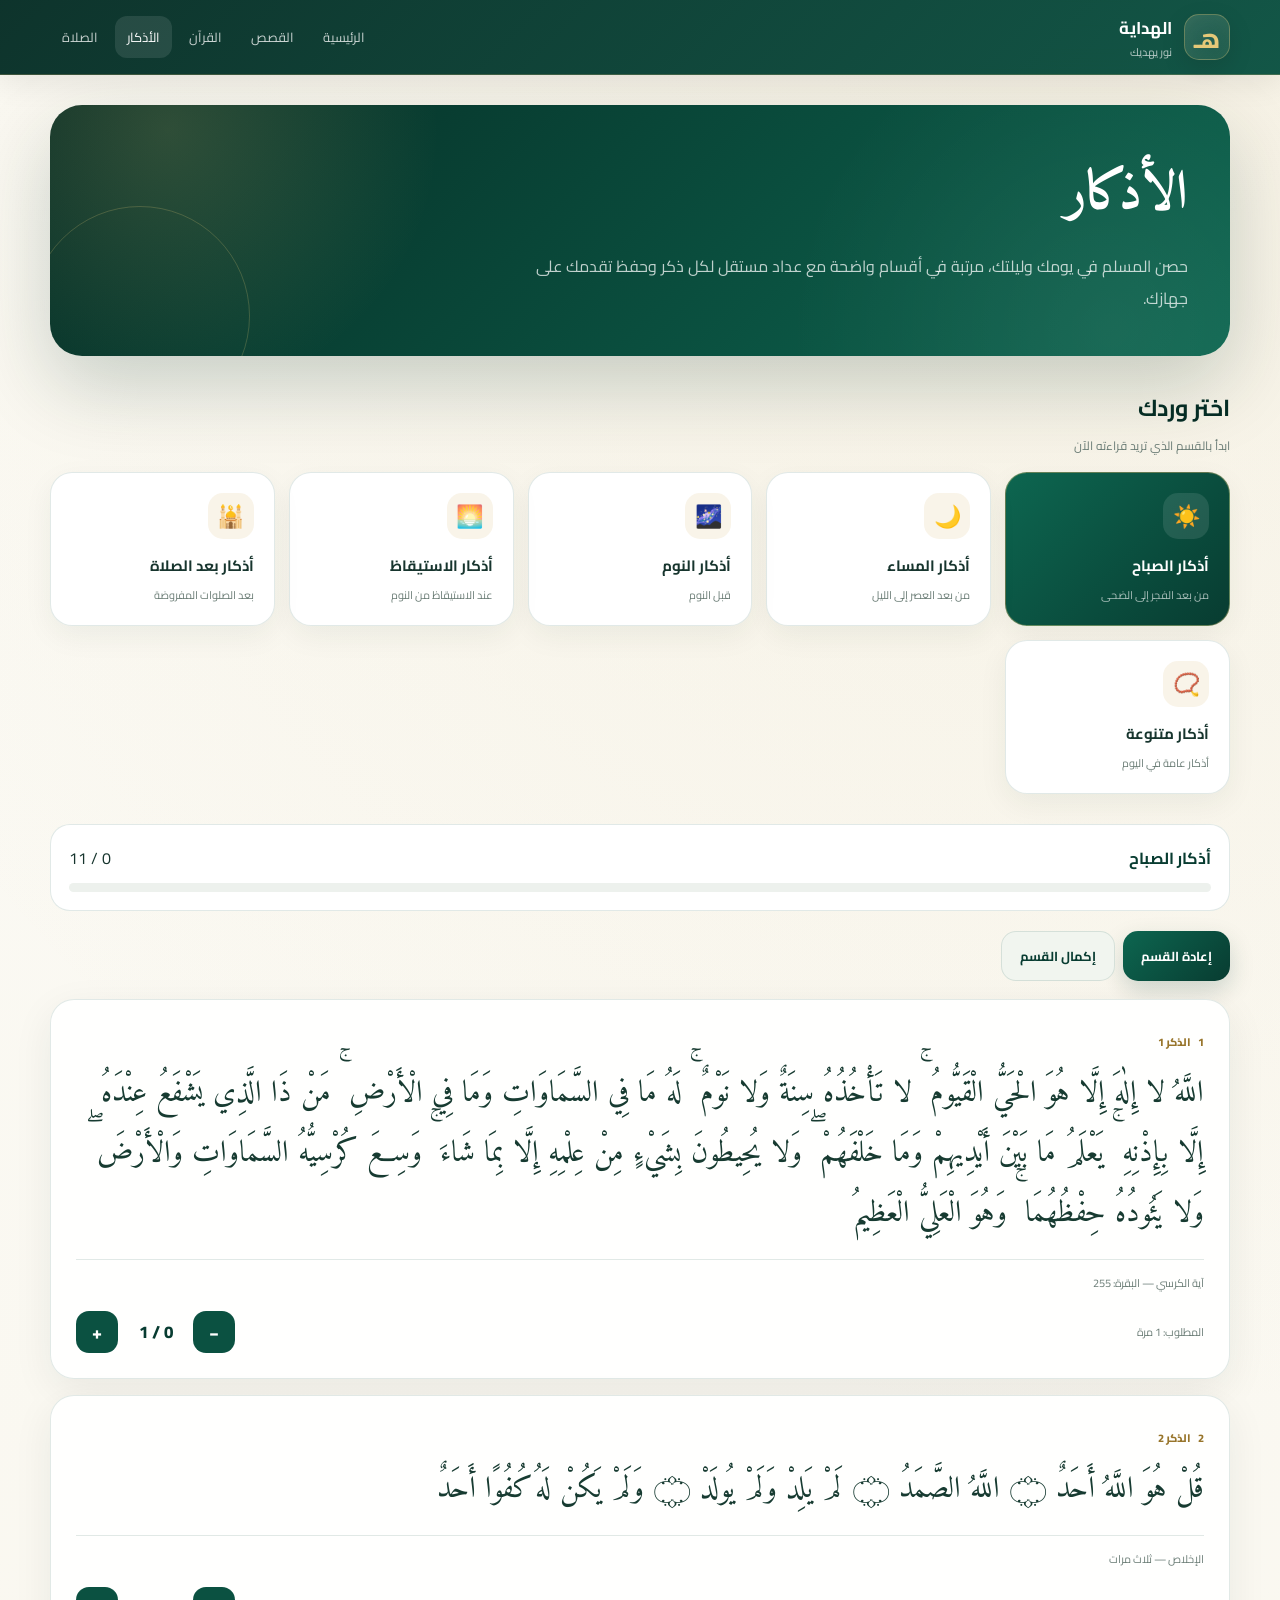
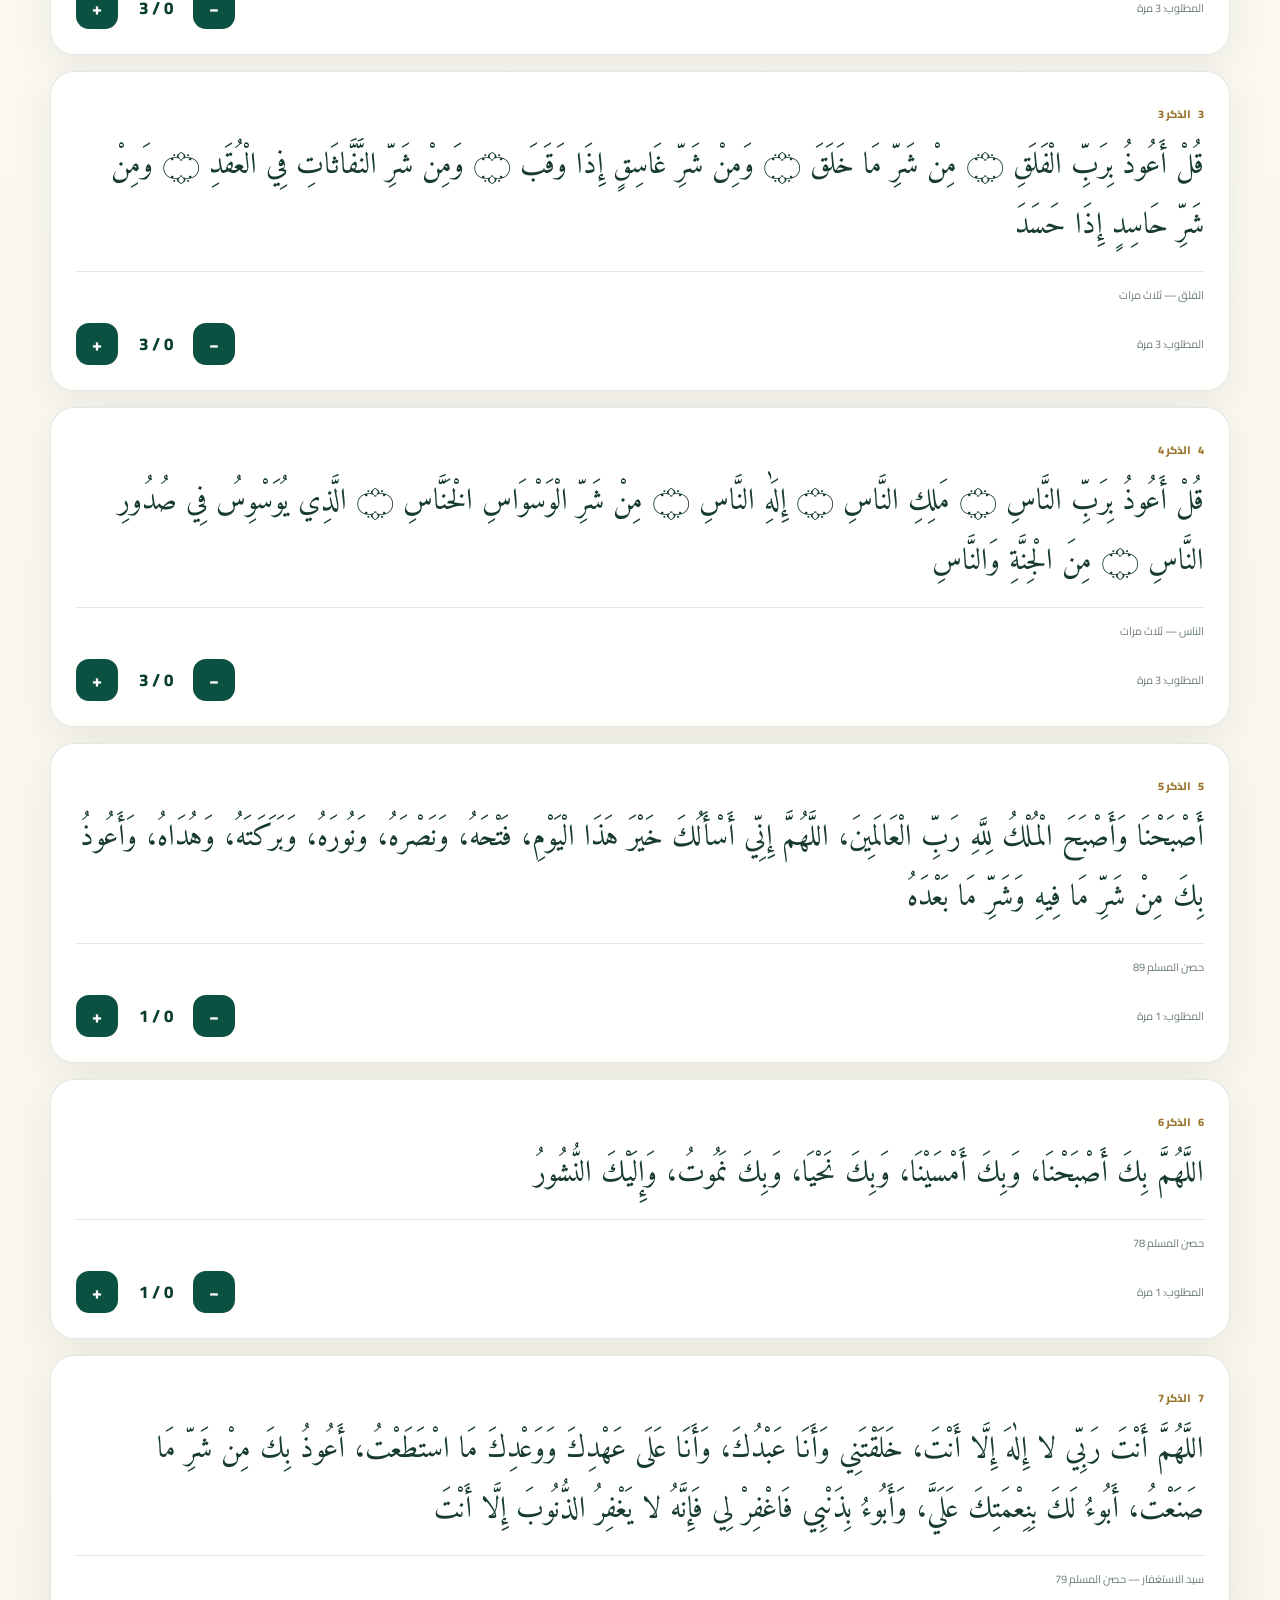
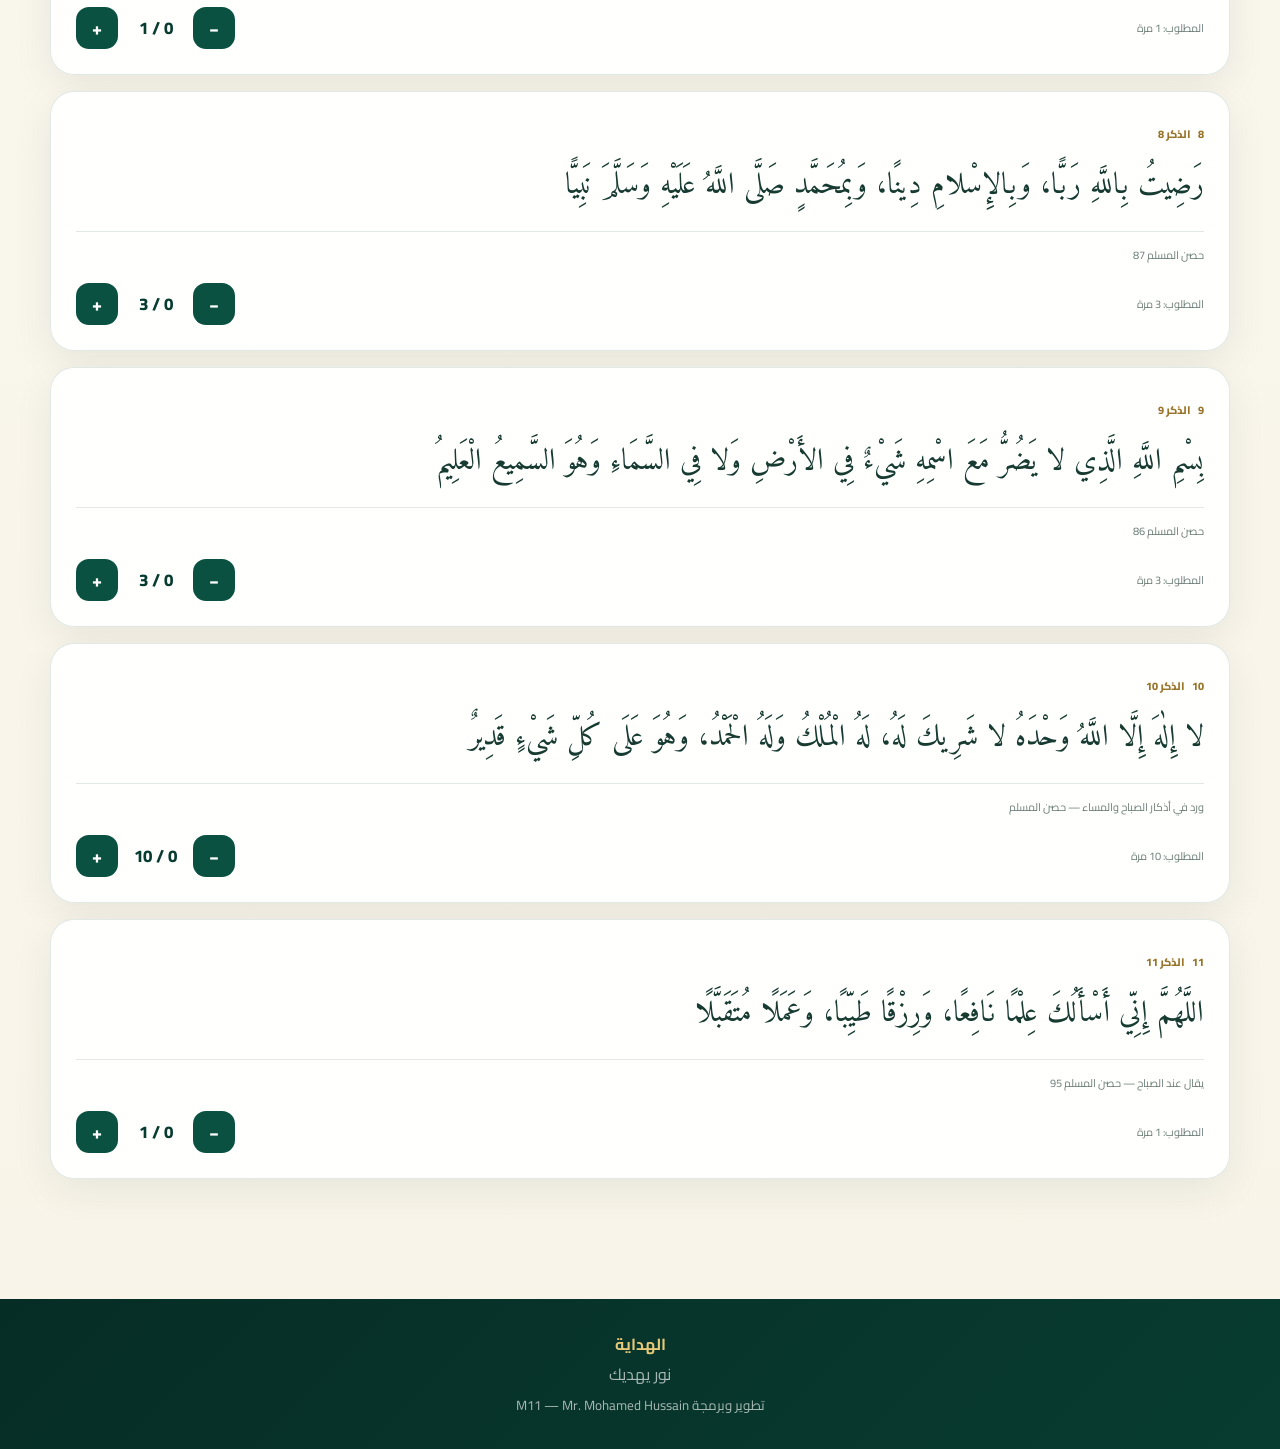
==== commit 547755d1: "Update print statement from 'Hello' to 'Goodbye'" ====
--- a/adhkar.html
+++ b/adhkar.html
@@ -1,875 +1,1722 @@
 <!DOCTYPE html>
 <html lang="ar" dir="rtl">
+
 <head>
+
 <meta charset="UTF-8">
-<meta name="viewport" content="width=device-width,initial-scale=1.0">
+
+<meta
+  name="viewport"
+  content="width=device-width,initial-scale=1"
+>
 
 <title>الأذكار — الهداية</title>
 
+<meta
+  name="description"
+  content="الأذكار اليومية من منصة الهداية"
+/>
+
+<link
+  rel="stylesheet"
+  href="style.css"
+>
+
 <style>
-@import url('https://fonts.googleapis.com/css2?family=Cairo:wght@400;500;600;700;800&family=Amiri:wght@400;700&display=swap');
-
-:root{
- --green:#123c2b;
- --green2:#1d6044;
- --gold:#c9a44c;
- --cream:#f8f4e8;
- --paper:#fffdf7;
- --text:#24352c;
- --muted:#718078;
- --border:#e7dfcc;
- --shadow:0 18px 55px rgba(25,55,40,.11);
-}
-
-*{box-sizing:border-box}
-
-body{
- margin:0;
- font-family:Cairo,Arial,sans-serif;
- color:var(--text);
- background:
- radial-gradient(circle at 10% 5%,rgba(201,164,76,.11),transparent 28%),
- radial-gradient(circle at 90% 15%,rgba(29,96,68,.08),transparent 28%),
- var(--cream);
-}
-
-button{font-family:inherit}
-
-nav{
- position:sticky;
- top:0;
- z-index:100;
- background:rgba(18,60,43,.96);
- backdrop-filter:blur(18px);
-}
-
-.nav-inner{
- max-width:1250px;
- min-height:72px;
- margin:auto;
- padding:0 22px;
- display:flex;
- align-items:center;
- justify-content:space-between;
-}
-
-.brand{
- color:white;
- text-decoration:none;
- font-size:23px;
- font-weight:800;
-}
-
-.brand span{color:#e3c66e}
-
-.links{
- display:flex;
- gap:8px;
-}
-
-.links a{
- color:white;
- text-decoration:none;
- padding:9px 14px;
- border-radius:12px;
-}
-
-.links a:hover,
-.links a.active{
- background:rgba(255,255,255,.12);
-}
-
-.hero{
- max-width:1250px;
- margin:35px auto 22px;
- padding:45px 28px;
- border-radius:30px;
- background:
- radial-gradient(circle at 15% 20%,rgba(201,164,76,.23),transparent 28%),
- linear-gradient(135deg,#103b2a,#1d6044);
- color:white;
- box-shadow:var(--shadow);
-}
-
-.hero h1{
- margin:0 0 8px;
- font-size:clamp(35px,6vw,60px);
-}
-
-.hero p{
- margin:0;
- color:#e9eadc;
-}
-
-.container{
- max-width:1250px;
- margin:auto;
- padding:0 22px 60px;
-}
-
-.progress-card{
- background:var(--paper);
- border:1px solid var(--border);
- border-radius:22px;
- padding:20px;
- box-shadow:var(--shadow);
- margin-bottom:20px;
-}
-
-.progress-top{
- display:flex;
- justify-content:space-between;
- gap:10px;
- margin-bottom:10px;
-}
-
-.progress{
- height:10px;
- background:#e9e4d5;
- border-radius:20px;
- overflow:hidden;
-}
-
-.progress span{
- display:block;
- height:100%;
- width:0%;
- background:linear-gradient(90deg,var(--green),var(--gold));
- transition:.35s;
-}
-
-.categories{
- display:grid;
- grid-template-columns:repeat(auto-fit,minmax(145px,1fr));
- gap:10px;
- margin-bottom:22px;
-}
-
-.cat{
- border:1px solid var(--border);
- background:var(--paper);
- color:var(--green);
- border-radius:15px;
- padding:13px;
- cursor:pointer;
- font-weight:700;
- transition:.2s;
-}
-
-.cat:hover,
-.cat.active{
- background:var(--green);
- color:white;
- transform:translateY(-2px);
-}
-
-.actions{
- display:flex;
- gap:10px;
- margin-bottom:20px;
- flex-wrap:wrap;
-}
-
-.reset{
- border:0;
- background:#9b3b35;
- color:white;
- padding:11px 17px;
- border-radius:13px;
- cursor:pointer;
- font-weight:700;
-}
-
-.section-title{
- display:flex;
- align-items:center;
- justify-content:space-between;
- margin:20px 0;
-}
-
-.section-title h2{
- margin:0;
- color:var(--green);
-}
-
-.grid{
- display:grid;
- grid-template-columns:repeat(2,1fr);
- gap:18px;
-}
-
-.card{
- background:var(--paper);
- border:1px solid var(--border);
- border-radius:24px;
- padding:24px;
- box-shadow:var(--shadow);
- transition:.25s;
- position:relative;
- overflow:hidden;
-}
-
-.card:hover{
- transform:translateY(-4px);
-}
-
-.card.completed{
- border-color:#78a98f;
- background:#f1f8f2;
-}
-
-.card.completed:after{
- content:"✓";
- position:absolute;
- top:15px;
- left:15px;
- width:36px;
- height:36px;
- display:flex;
- align-items:center;
- justify-content:center;
- border-radius:50%;
- background:var(--green);
- color:white;
- font-weight:800;
-}
-
-.badge{
- display:inline-block;
- background:#eee7d5;
- color:#806a34;
- padding:5px 10px;
- border-radius:30px;
- font-size:12px;
- font-weight:700;
- margin-bottom:15px;
-}
-
-.text{
- font-family:Amiri,serif;
- font-size:27px;
- line-height:2.15;
- color:#1d3328;
-}
-
-.source{
- margin-top:15px;
- color:var(--muted);
- font-size:13px;
- line-height:1.8;
-}
-
-.counter{
- margin-top:20px;
- display:flex;
- align-items:center;
- gap:15px;
-}
-
-.count{
- min-width:92px;
- text-align:center;
- background:#eee8d7;
- color:var(--green);
- padding:12px 10px;
- border-radius:14px;
- font-weight:800;
-}
-
-.count.done{
- background:var(--green);
- color:white;
-}
-
-.tap{
- flex:1;
- border:0;
- background:var(--green);
- color:white;
- padding:14px;
- border-radius:14px;
- cursor:pointer;
- font-weight:800;
- font-size:16px;
- transition:.2s;
-}
-
-.tap:hover{
- background:var(--green2);
- transform:scale(1.01);
-}
-
-.tap:disabled{
- cursor:default;
- background:#78a98f;
-}
-
-.empty{
- background:var(--paper);
- border:1px solid var(--border);
- border-radius:22px;
- padding:35px;
- text-align:center;
- color:var(--muted);
-}
-
-footer{
- background:#0d2d21;
- color:#ddd8c8;
- text-align:center;
- padding:30px 20px;
-}
-
-@media(max-width:800px){
- .grid{grid-template-columns:1fr}
-}
-
-@media(max-width:600px){
- .links{display:none}
- .hero{margin:15px 12px;padding:35px 20px}
- .container{padding:0 12px 40px}
- .text{font-size:24px}
- .counter{flex-direction:column;align-items:stretch}
- .count{width:100%}
-}
+
+/* ======================================================
+   PAGE
+====================================================== */
+
+.adhkar-page {
+  width: min(1180px, calc(100% - 24px));
+  margin: auto;
+  padding: 30px 0 70px;
+}
+
+
+/* ======================================================
+   HERO
+====================================================== */
+
+.adhkar-hero {
+
+  position: relative;
+
+  overflow: hidden;
+
+  padding: 42px;
+
+  border-radius: 32px;
+
+  color: white;
+
+  background:
+
+    radial-gradient(
+      circle at 10% 10%,
+      rgba(229,200,120,.18),
+      transparent 25%
+    ),
+
+    radial-gradient(
+      circle at 90% 90%,
+      rgba(255,255,255,.06),
+      transparent 30%
+    ),
+
+    linear-gradient(
+      135deg,
+      #062d25,
+      #0d6650
+    );
+
+  box-shadow:
+    0 30px 80px rgba(4,45,36,.20);
+
+  margin-bottom: 25px;
+}
+
+.adhkar-hero h1 {
+
+  margin: 0 0 8px;
+
+  font-family: "Amiri", serif;
+
+  font-size:
+    clamp(34px, 6vw, 54px);
+}
+
+.adhkar-hero p {
+
+  margin: 0;
+
+  max-width: 700px;
+
+  color:
+    rgba(255,255,255,.74);
+
+  line-height: 2;
+}
+
+.hero-ornament {
+
+  position: absolute;
+
+  left: -20px;
+  bottom: -70px;
+
+  width: 220px;
+  height: 220px;
+
+  border:
+    1px solid rgba(229,200,120,.22);
+
+  border-radius: 50%;
+}
+
+
+/* ======================================================
+   CATEGORY GRID
+====================================================== */
+
+.category-grid {
+
+  display: grid;
+
+  grid-template-columns:
+    repeat(auto-fit,minmax(190px,1fr));
+
+  gap: 14px;
+
+  margin-bottom: 30px;
+}
+
+.category {
+
+  position: relative;
+
+  padding: 20px;
+
+  border-radius: 22px;
+
+  background: white;
+
+  border:
+    1px solid var(--h-border);
+
+  cursor: pointer;
+
+  transition: var(--h-transition);
+
+  box-shadow:
+    0 10px 30px rgba(4,45,36,.06);
+}
+
+.category:hover {
+
+  transform:
+    translateY(-5px);
+
+  box-shadow:
+    0 20px 50px rgba(4,45,36,.11);
+}
+
+.category.active {
+
+  color: white;
+
+  background:
+    linear-gradient(
+      135deg,
+      #0d6650,
+      #083c31
+    );
+
+  border-color:
+    rgba(229,200,120,.40);
+}
+
+.category-icon {
+
+  width: 46px;
+  height: 46px;
+
+  display: grid;
+  place-items: center;
+
+  margin-bottom: 12px;
+
+  border-radius: 15px;
+
+  color: var(--h-gold-dark);
+
+  background:
+    rgba(201,164,76,.12);
+
+  font-size: 22px;
+}
+
+.category.active
+.category-icon {
+
+  color:
+    var(--h-gold-light);
+
+  background:
+    rgba(255,255,255,.10);
+}
+
+.category strong {
+
+  display: block;
+
+  font-size: 15px;
+}
+
+.category span {
+
+  display: block;
+
+  margin-top: 5px;
+
+  color: var(--h-muted);
+
+  font-size: 11px;
+}
+
+.category.active span {
+
+  color:
+    rgba(255,255,255,.65);
+}
+
+
+/* ======================================================
+   PROGRESS
+====================================================== */
+
+.progress-card {
+
+  padding: 18px;
+
+  background: white;
+
+  border:
+    1px solid var(--h-border);
+
+  border-radius: 20px;
+
+  margin-bottom: 20px;
+}
+
+.progress-top {
+
+  display: flex;
+
+  justify-content: space-between;
+
+  align-items: center;
+
+  margin-bottom: 10px;
+}
+
+.progress-top strong {
+
+  color: var(--h-green-900);
+}
+
+.progress-bar {
+
+  height: 9px;
+
+  overflow: hidden;
+
+  border-radius: 99px;
+
+  background: #edf1ed;
+}
+
+.progress-fill {
+
+  height: 100%;
+
+  width: 0%;
+
+  border-radius: inherit;
+
+  background:
+    linear-gradient(
+      90deg,
+      var(--h-gold),
+      var(--h-green-700)
+    );
+
+  transition:
+    width .35s ease;
+}
+
+
+/* ======================================================
+   ACTIONS
+====================================================== */
+
+.section-actions {
+
+  display: flex;
+
+  flex-wrap: wrap;
+
+  gap: 8px;
+
+  margin-bottom: 18px;
+}
+
+
+/* ======================================================
+   DHIKR CARD
+====================================================== */
+
+.dhikr-list {
+
+  display: grid;
+
+  gap: 16px;
+}
+
+.dhikr {
+
+  position: relative;
+
+  padding: 25px;
+
+  background:
+    rgba(255,255,255,.92);
+
+  border:
+    1px solid var(--h-border);
+
+  border-radius: 24px;
+
+  box-shadow:
+    0 12px 40px rgba(4,45,36,.07);
+
+  transition:
+    transform var(--h-transition),
+    border-color var(--h-transition);
+}
+
+.dhikr.done {
+
+  border-color:
+    rgba(22,128,100,.35);
+
+  background:
+    linear-gradient(
+      135deg,
+      #f7fbf7,
+      #fffdf7
+    );
+}
+
+.dhikr.done::after {
+
+  content: "✓";
+
+  position: absolute;
+
+  top: 18px;
+  left: 18px;
+
+  width: 30px;
+  height: 30px;
+
+  display: grid;
+  place-items: center;
+
+  border-radius: 50%;
+
+  color: white;
+
+  background:
+    var(--h-green-600);
+
+  font-weight: 800;
+}
+
+.dhikr-number {
+
+  display: inline-flex;
+
+  align-items: center;
+
+  gap: 7px;
+
+  color: var(--h-gold-dark);
+
+  font-size: 11px;
+
+  font-weight: 800;
+
+  margin-bottom: 12px;
+}
+
+.dhikr-text {
+
+  font-family: "Amiri", serif;
+
+  font-size:
+    clamp(22px, 3vw, 30px);
+
+  line-height: 2;
+
+  color:
+    #173b31;
+}
+
+.dhikr-source {
+
+  margin-top: 15px;
+
+  padding-top: 13px;
+
+  border-top:
+    1px solid var(--h-border);
+
+  color:
+    var(--h-muted);
+
+  font-size: 11px;
+}
+
+.dhikr-bottom {
+
+  display: flex;
+
+  align-items: center;
+
+  justify-content: space-between;
+
+  gap: 15px;
+
+  margin-top: 18px;
+}
+
+.counter {
+
+  display: flex;
+
+  align-items: center;
+
+  gap: 10px;
+}
+
+.counter-number {
+
+  min-width: 55px;
+
+  text-align: center;
+
+  font-size: 17px;
+
+  font-weight: 800;
+
+  color:
+    var(--h-green-900);
+}
+
+.counter button {
+
+  width: 42px;
+  height: 42px;
+
+  border: 0;
+
+  border-radius: 13px;
+
+  color: white;
+
+  background:
+    var(--h-green-800);
+
+  font-size: 18px;
+
+  font-weight: 800;
+
+  transition: var(--h-transition);
+}
+
+.counter button:hover {
+
+  transform:
+    translateY(-2px);
+
+  background:
+    var(--h-green-700);
+}
+
+.count-label {
+
+  color: var(--h-muted);
+
+  font-size: 11px;
+}
+
+
+/* ======================================================
+   EMPTY
+====================================================== */
+
+.empty {
+
+  padding: 40px 20px;
+
+  text-align: center;
+
+  color: var(--h-muted);
+}
+
+
+/* ======================================================
+   RESPONSIVE
+====================================================== */
+
+@media(max-width:600px) {
+
+  .adhkar-hero {
+
+    padding: 30px 22px;
+
+    border-radius: 24px;
+  }
+
+  .dhikr {
+
+    padding: 20px;
+  }
+
+  .dhikr-bottom {
+
+    align-items: stretch;
+
+    flex-direction: column;
+  }
+
+  .counter {
+
+    justify-content: center;
+  }
+
+}
+
 </style>
+
 </head>
 
+
 <body>
 
-<nav>
-<div class="nav-inner">
-
-<a class="brand" href="index.html">
-الهداية <span>✦</span>
-</a>
-
-<div class="links">
-<a href="index.html">الرئيسية</a>
-<a href="stories.html">القصص</a>
-<a href="quran.html">القرآن</a>
-<a class="active" href="adhkar.html">الأذكار</a>
-<a href="prayer.html">الصلاة</a>
+
+<nav class="h-nav">
+
+  <div class="h-nav-inner">
+
+    <a
+      class="h-brand"
+      href="index.html"
+    >
+
+      <div class="h-brand-mark">
+        هـ
+      </div>
+
+      <div class="h-brand-text">
+
+        <strong>
+          الهداية
+        </strong>
+
+        <span>
+          نور يهديك
+        </span>
+
+      </div>
+
+    </a>
+
+
+    <div class="h-nav-links">
+
+      <a href="index.html">
+        الرئيسية
+      </a>
+
+      <a href="stories.html">
+        القصص
+      </a>
+
+      <a href="quran.html">
+        القرآن
+      </a>
+
+      <a
+        class="active"
+        href="adhkar.html"
+      >
+        الأذكار
+      </a>
+
+      <a href="prayer.html">
+        الصلاة
+      </a>
+
+    </div>
+
+  </div>
+
+</nav>
+
+
+<main class="adhkar-page h-enter">
+
+
+<section class="adhkar-hero">
+
+  <h1>
+    الأذكار
+  </h1>
+
+  <p>
+    حصن المسلم في يومك وليلتك،
+    مرتبة في أقسام واضحة مع عداد مستقل لكل ذكر
+    وحفظ تقدمك على جهازك.
+  </p>
+
+  <div class="hero-ornament"></div>
+
+</section>
+
+
+<!-- ====================================================
+     CATEGORIES
+===================================================== -->
+
+<section>
+
+  <div class="h-section-title">
+
+    <div>
+
+      <h2>
+        اختر وردك
+      </h2>
+
+      <p>
+        ابدأ بالقسم الذي تريد قراءته الآن
+      </p>
+
+    </div>
+
+  </div>
+
+
+  <div
+    id="categories"
+    class="category-grid"
+  ></div>
+
+</section>
+
+
+<!-- ====================================================
+     PROGRESS
+===================================================== -->
+
+<section
+  id="progressCard"
+  class="progress-card"
+>
+
+  <div class="progress-top">
+
+    <strong
+      id="sectionTitle"
+    >
+      —
+    </strong>
+
+    <span
+      id="progressText"
+    >
+      0 / 0
+    </span>
+
+  </div>
+
+  <div class="progress-bar">
+
+    <div
+      id="progressFill"
+      class="progress-fill"
+    ></div>
+
+  </div>
+
+</section>
+
+
+<div class="section-actions">
+
+  <button
+    class="h-btn h-btn-primary"
+    onclick="resetSection()"
+  >
+    إعادة القسم
+  </button>
+
+  <button
+    class="h-btn h-btn-light"
+    onclick="markAllDone()"
+  >
+    إكمال القسم
+  </button>
+
 </div>
 
-</div>
-</nav>
-
-<section class="hero">
-<h1>الأذكار</h1>
-<p>
-مجموعة منظمة من الأذكار والأدعية، مع عداد خاص لكل ذكر.
-</p>
-</section>
-
-<main class="container">
-
-<div class="progress-card">
-
-<div class="progress-top">
-<strong id="progressTitle">تقدم القسم</strong>
-<strong id="progressNumber">0 / 0</strong>
-</div>
-
-<div class="progress">
-<span id="progressBar"></span>
-</div>
-
-</div>
-
-<div class="categories" id="categories"></div>
-
-<div class="actions">
-<button class="reset" id="reset">
-↻ إعادة عدادات القسم
-</button>
-</div>
-
-<div class="section-title">
-<h2 id="sectionTitle">أذكار الصباح</h2>
-</div>
-
-<div class="grid" id="cards"></div>
+
+<!-- ====================================================
+     LIST
+===================================================== -->
+
+<section
+  id="dhikrList"
+  class="dhikr-list"
+></section>
+
 
 </main>
 
-<footer>
-<strong>الهداية</strong><br>
-تطوير وبرمجة M11 — Mr. Mohamed Hussain
+
+<footer class="h-footer">
+
+  <strong>
+    الهداية
+  </strong>
+
+  <div>
+    نور يهديك
+  </div>
+
+  <small>
+    تطوير وبرمجة M11 — Mr. Mohamed Hussain
+  </small>
+
 </footer>
 
+
 <script>
 
+/* ======================================================
+   DATA
+   النصوص مبنية على أذكار واردة في حصن المسلم
+   مع تجنب اختراع أعداد ثابتة.
+====================================================== */
+
 const DATA = {
 
-morning:{
- title:"أذكار الصباح",
- icon:"☀️",
- items:[
-
- {
-  text:"اللَّهُ لَا إِلَٰهَ إِلَّا هُوَ الْحَيُّ الْقَيُّومُ ۚ لَا تَأْخُذُهُ سِنَةٌ وَلَا نَوْمٌ ۚ لَهُ مَا فِي السَّمَاوَاتِ وَمَا فِي الْأَرْضِ ۗ مَنْ ذَا الَّذِي يَشْفَعُ عِنْدَهُ إِلَّا بِإِذْنِهِ ۚ يَعْلَمُ مَا بَيْنَ أَيْدِيهِمْ وَمَا خَلْفَهُمْ ۖ وَلَا يُحِيطُونَ بِشَيْءٍ مِنْ عِلْمِهِ إِلَّا بِمَا شَاءَ ۚ وَسِعَ كُرْسِيُّهُ السَّمَاوَاتِ وَالْأَرْضَ ۖ وَلَا يَئُودُهُ حِفْظُهُمَا ۚ وَهُوَ الْعَلِيُّ الْعَظِيمُ",
-  count:1,
-  source:"آية الكرسي — سورة البقرة 255"
- },
-
- {
-  text:"قُلْ هُوَ اللَّهُ أَحَدٌ ۝ اللَّهُ الصَّمَدُ ۝ لَمْ يَلِدْ وَلَمْ يُولَدْ ۝ وَلَمْ يَكُنْ لَهُ كُفُوًا أَحَدٌ",
-  count:3,
-  source:"سورة الإخلاص"
- },
-
- {
-  text:"قُلْ أَعُوذُ بِرَبِّ الْفَلَقِ ۝ مِنْ شَرِّ مَا خَلَقَ ۝ وَمِنْ شَرِّ غَاسِقٍ إِذَا وَقَبَ ۝ وَمِنْ شَرِّ النَّفَّاثَاتِ فِي الْعُقَدِ ۝ وَمِنْ شَرِّ حَاسِدٍ إِذَا حَسَدَ",
-  count:3,
-  source:"سورة الفلق"
- },
-
- {
-  text:"قُلْ أَعُوذُ بِرَبِّ النَّاسِ ۝ مَلِكِ النَّاسِ ۝ إِلَٰهِ النَّاسِ ۝ مِنْ شَرِّ الْوَسْوَاسِ الْخَنَّاسِ ۝ الَّذِي يُوَسْوِسُ فِي صُدُورِ النَّاسِ ۝ مِنَ الْجِنَّةِ وَالنَّاسِ",
-  count:3,
-  source:"سورة الناس"
- },
-
- {
-  text:"رَضِيتُ بِاللَّهِ رَبًّا، وَبِالْإِسْلَامِ دِينًا، وَبِمُحَمَّدٍ نَبِيًّا",
-  count:3,
-  source:"حصن المسلم 87"
- },
-
- {
-  text:"حَسْبِيَ اللَّهُ لَا إِلَٰهَ إِلَّا هُوَ ۖ عَلَيْهِ تَوَكَّلْتُ وَهُوَ رَبُّ الْعَرْشِ الْعَظِيمِ",
-  count:7,
-  source:"حصن المسلم 83"
- },
-
- {
-  text:"اللَّهُمَّ أَنْتَ رَبِّي لَا إِلَهَ إِلَّا أَنْتَ، خَلَقْتَنِي وَأَنَا عَبْدُكَ، وَأَنَا عَلَى عَهْدِكَ وَوَعْدِكَ مَا اسْتَطَعْتُ، أَعُوذُ بِكَ مِنْ شَرِّ مَا صَنَعْتُ، أَبُوءُ لَكَ بِنِعْمَتِكَ عَلَيَّ، وَأَبُوءُ لَكَ بِذَنْبِي فَاغْفِرْ لِي، فَإِنَّهُ لَا يَغْفِرُ الذُّنُوبَ إِلَّا أَنْتَ",
-  count:1,
-  source:"سيد الاستغفار — حصن المسلم 79"
- },
-
- {
-  text:"اللَّهُمَّ مَا أَصْبَحَ بِي مِنْ نِعْمَةٍ أَوْ بِأَحَدٍ مِنْ خَلْقِكَ، فَمِنْكَ وَحْدَكَ لَا شَرِيكَ لَكَ، فَلَكَ الْحَمْدُ وَلَكَ الشُّكْرُ",
-  count:1,
-  source:"حصن المسلم 81"
- },
-
- {
-  text:"اللَّهُمَّ عَافِنِي فِي بَدَنِي، اللَّهُمَّ عَافِنِي فِي سَمْعِي، اللَّهُمَّ عَافِنِي فِي بَصَرِي، لَا إِلَهَ إِلَّا أَنْتَ. اللَّهُمَّ إِنِّي أَعُوذُ بِكَ مِنَ الْكُفْرِ وَالْفَقْرِ، وَأَعُوذُ بِكَ مِنْ عَذَابِ الْقَبْرِ، لَا إِلَهَ إِلَّا أَنْتَ",
-  count:3,
-  source:"حصن المسلم 82"
- },
-
- {
-  text:"لَا إِلَهَ إِلَّا اللَّهُ وَحْدَهُ لَا شَرِيكَ لَهُ، لَهُ الْمُلْكُ وَلَهُ الْحَمْدُ، وَهُوَ عَلَى كُلِّ شَيْءٍ قَدِيرٌ",
-  count:10,
-  source:"من أذكار الصباح والمساء — حصن المسلم 92"
- },
-
- {
-  text:"اللَّهُمَّ إِنِّي أَسْأَلُكَ عِلْمًا نَافِعًا، وَرِزْقًا طَيِّبًا، وَعَمَلًا مُتَقَبَّلًا",
-  count:1,
-  source:"حصن المسلم 95"
- }
-
- ]
-},
-
-evening:{
- title:"أذكار المساء",
- icon:"🌙",
- items:[
-
- {
-  text:"اللَّهُ لَا إِلَٰهَ إِلَّا هُوَ الْحَيُّ الْقَيُّومُ ۚ لَا تَأْخُذُهُ سِنَةٌ وَلَا نَوْمٌ ۚ لَهُ مَا فِي السَّمَاوَاتِ وَمَا فِي الْأَرْضِ ۗ مَنْ ذَا الَّذِي يَشْفَعُ عِنْدَهُ إِلَّا بِإِذْنِهِ ۚ يَعْلَمُ مَا بَيْنَ أَيْدِيهِمْ وَمَا خَلْفَهُمْ ۖ وَلَا يُحِيطُونَ بِشَيْءٍ مِنْ عِلْمِهِ إِلَّا بِمَا شَاءَ ۚ وَسِعَ كُرْسِيُّهُ السَّمَاوَاتِ وَالْأَرْضَ ۖ وَلَا يَئُودُهُ حِفْظُهُمَا ۚ وَهُوَ الْعَلِيُّ الْعَظِيمُ",
-  count:1,
-  source:"آية الكرسي — سورة البقرة 255"
- },
-
- {
-  text:"قُلْ هُوَ اللَّهُ أَحَدٌ ۝ اللَّهُ الصَّمَدُ ۝ لَمْ يَلِدْ وَلَمْ يُولَدْ ۝ وَلَمْ يَكُنْ لَهُ كُفُوًا أَحَدٌ",
-  count:3,
-  source:"سورة الإخلاص"
- },
-
- {
-  text:"قُلْ أَعُوذُ بِرَبِّ الْفَلَقِ ۝ مِنْ شَرِّ مَا خَلَقَ ۝ وَمِنْ شَرِّ غَاسِقٍ إِذَا وَقَبَ ۝ وَمِنْ شَرِّ النَّفَّاثَاتِ فِي الْعُقَدِ ۝ وَمِنْ شَرِّ حَاسِدٍ إِذَا حَسَدَ",
-  count:3,
-  source:"سورة الفلق"
- },
-
- {
-  text:"قُلْ أَعُوذُ بِرَبِّ النَّاسِ ۝ مَلِكِ النَّاسِ ۝ إِلَٰهِ النَّاسِ ۝ مِنْ شَرِّ الْوَسْوَاسِ الْخَنَّاسِ ۝ الَّذِي يُوَسْوِسُ فِي صُدُورِ النَّاسِ ۝ مِنَ الْجِنَّةِ وَالنَّاسِ",
-  count:3,
-  source:"سورة الناس"
- },
-
- {
-  text:"رَضِيتُ بِاللَّهِ رَبًّا، وَبِالْإِسْلَامِ دِينًا، وَبِمُحَمَّدٍ نَبِيًّا",
-  count:3,
-  source:"حصن المسلم 87"
- },
-
- {
-  text:"حَسْبِيَ اللَّهُ لَا إِلَهَ إِلَّا هُوَ ۖ عَلَيْهِ تَوَكَّلْتُ وَهُوَ رَبُّ الْعَرْشِ الْعَظِيمِ",
-  count:7,
-  source:"حصن المسلم 83"
- },
-
- {
-  text:"اللَّهُمَّ مَا أَمْسَى بِي مِنْ نِعْمَةٍ أَوْ بِأَحَدٍ مِنْ خَلْقِكَ، فَمِنْكَ وَحْدَكَ لَا شَرِيكَ لَكَ، فَلَكَ الْحَمْدُ وَلَكَ الشُّكْرُ",
-  count:1,
-  source:"حصن المسلم 81 — بصيغة المساء"
- },
-
- {
-  text:"اللَّهُمَّ عَافِنِي فِي بَدَنِي، اللَّهُمَّ عَافِنِي فِي سَمْعِي، اللَّهُمَّ عَافِنِي فِي بَصَرِي، لَا إِلَهَ إِلَّا أَنْتَ. اللَّهُمَّ إِنِّي أَعُوذُ بِكَ مِنَ الْكُفْرِ وَالْفَقْرِ، وَأَعُوذُ بِكَ مِنْ عَذَابِ الْقَبْرِ، لَا إِلَهَ إِلَّا أَنْتَ",
-  count:3,
-  source:"حصن المسلم 82"
- },
-
- {
-  text:"اللَّهُمَّ أَنْتَ رَبِّي لَا إِلَهَ إِلَّا أَنْتَ، خَلَقْتَنِي وَأَنَا عَبْدُكَ، وَأَنَا عَلَى عَهْدِكَ وَوَعْدِكَ مَا اسْتَطَعْتُ، أَعُوذُ بِكَ مِنْ شَرِّ مَا صَنَعْتُ، أَبُوءُ لَكَ بِنِعْمَتِكَ عَلَيَّ، وَأَبُوءُ بِذَنْبِي فَاغْفِرْ لِي، فَإِنَّهُ لَا يَغْفِرُ الذُّنُوبَ إِلَّا أَنْتَ",
-  count:1,
-  source:"سيد الاستغفار — حصن المسلم 79"
- }
-
- ]
-},
-
-sleep:{
- title:"أذكار النوم",
- icon:"🛏️",
- items:[
-
- {
-  text:"بِاسْمِكَ اللَّهُمَّ أَمُوتُ وَأَحْيَا",
-  count:1,
-  source:"من أذكار النوم"
- },
-
- {
-  text:"اللَّهُمَّ قِنِي عَذَابَكَ يَوْمَ تَبْعَثُ عِبَادَكَ",
-  count:3,
-  source:"من أذكار النوم"
- },
-
- {
-  text:"قُلْ هُوَ اللَّهُ أَحَدٌ، وَقُلْ أَعُوذُ بِرَبِّ الْفَلَقِ، وَقُلْ أَعُوذُ بِرَبِّ النَّاسِ",
-  count:3,
-  source:"من أذكار النوم"
- },
-
- {
-  text:"اللَّهُمَّ إِنَّكَ خَلَقْتَ نَفْسِي وَأَنْتَ تَوَفَّاهَا، لَكَ مَمَاتُهَا وَمَحْيَاهَا، إِنْ أَحْيَيْتَهَا فَاحْفَظْهَا، وَإِنْ أَمَتَّهَا فَاغْفِرْ لَهَا، اللَّهُمَّ إِنِّي أَسْأَلُكَ الْعَافِيَةَ",
-  count:1,
-  source:"من أذكار النوم"
- },
-
- {
-  text:"اللَّهُمَّ رَبَّ السَّمَاوَاتِ وَرَبَّ الْأَرْضِ وَرَبَّ الْعَرْشِ الْعَظِيمِ، رَبَّنَا وَرَبَّ كُلِّ شَيْءٍ، فَالِقَ الْحَبِّ وَالنَّوَى، وَمُنْزِلَ التَّوْرَاةِ وَالْإِنْجِيلِ وَالْفُرْقَانِ، أَعُوذُ بِكَ مِنْ شَرِّ كُلِّ شَيْءٍ أَنْتَ آخِذٌ بِنَاصِيَتِهِ، اللَّهُمَّ أَنْتَ الْأَوَّلُ فَلَيْسَ قَبْلَكَ شَيْءٌ، وَأَنْتَ الْآخِرُ فَلَيْسَ بَعْدَكَ شَيْءٌ، وَأَنْتَ الظَّاهِرُ فَلَيْسَ فَوْقَكَ شَيْءٌ، وَأَنْتَ الْبَاطِنُ فَلَيْسَ دُونَكَ شَيْءٌ، اقْضِ عَنَّا الدَّيْنَ وَأَغْنِنَا مِنَ الْفَقْرِ",
-  count:1,
-  source:"من أذكار النوم"
- }
-
- ]
-},
-
-wake:{
- title:"أذكار الاستيقاظ",
- icon:"🌅",
- items:[
-
- {
-  text:"الْحَمْدُ لِلَّهِ الَّذِي أَحْيَانَا بَعْدَ مَا أَمَاتَنَا وَإِلَيْهِ النُّشُورُ",
-  count:1,
-  source:"ذكر الاستيقاظ"
- },
-
- {
-  text:"لَا إِلَهَ إِلَّا اللَّهُ وَحْدَهُ لَا شَرِيكَ لَهُ، لَهُ الْمُلْكُ وَلَهُ الْحَمْدُ، وَهُوَ عَلَى كُلِّ شَيْءٍ قَدِيرٌ، سُبْحَانَ اللَّهِ، وَالْحَمْدُ لِلَّهِ، وَاللَّهُ أَكْبَرُ، وَلَا حَوْلَ وَلَا قُوَّةَ إِلَّا بِاللَّهِ",
-  count:1,
-  source:"من أذكار الاستيقاظ"
- }
-
- ]
-},
-
-afterPrayer:{
- title:"أذكار بعد الصلاة",
- icon:"🕌",
- items:[
-
- {
-  text:"أَسْتَغْفِرُ اللَّهَ",
-  count:3,
-  source:"بعد الصلاة"
- },
-
- {
-  text:"اللَّهُمَّ أَنْتَ السَّلَامُ، وَمِنْكَ السَّلَامُ، تَبَارَكْتَ يَا ذَا الْجَلَالِ وَالْإِكْرَامِ",
-  count:1,
-  source:"بعد الصلاة"
- },
-
- {
-  text:"سُبْحَانَ اللَّهِ",
-  count:33,
-  source:"التسبيح بعد الصلاة"
- },
-
- {
-  text:"الْحَمْدُ لِلَّهِ",
-  count:33,
-  source:"التحميد بعد الصلاة"
- },
-
- {
-  text:"اللَّهُ أَكْبَرُ",
-  count:33,
-  source:"التكبير بعد الصلاة"
- },
-
- {
-  text:"لَا إِلَهَ إِلَّا اللَّهُ وَحْدَهُ لَا شَرِيكَ لَهُ، لَهُ الْمُلْكُ وَلَهُ الْحَمْدُ، وَهُوَ عَلَى كُلِّ شَيْءٍ قَدِيرٌ",
-  count:1,
-  source:"ختام الذكر بعد الصلاة"
- }
-
- ]
-},
-
-general:{
- title:"أذكار وأدعية عامة",
- icon:"🤲",
- items:[
-
- {
-  text:"سُبْحَانَ اللَّهِ وَبِحَمْدِهِ",
-  count:100,
-  source:"من الأذكار العظيمة"
- },
-
- {
-  text:"سُبْحَانَ اللَّهِ الْعَظِيمِ",
-  count:100,
-  source:"من الذكر"
- },
-
- {
-  text:"أَسْتَغْفِرُ اللَّهَ وَأَتُوبُ إِلَيْهِ",
-  count:100,
-  source:"من الاستغفار"
- },
-
- {
-  text:"لَا حَوْلَ وَلَا قُوَّةَ إِلَّا بِاللَّهِ",
-  count:100,
-  source:"من الذكر"
- },
-
- {
-  text:"اللَّهُمَّ اغْفِرْ لِي وَارْحَمْنِي وَاهْدِنِي وَعَافِنِي وَارْزُقْنِي",
-  count:1,
-  source:"دعاء"
- },
-
- {
-  text:"رَبَّنَا آتِنَا فِي الدُّنْيَا حَسَنَةً وَفِي الْآخِرَةِ حَسَنَةً وَقِنَا عَذَابَ النَّارِ",
-  count:1,
-  source:"سورة البقرة 201"
- }
-
- ]
-}
+  morning: {
+
+    title: "أذكار الصباح",
+
+    icon: "☀️",
+
+    subtitle: "من بعد الفجر إلى الضحى",
+
+    items: [
+
+      {
+        text:
+        "اللَّهُ لا إِلٰهَ إِلَّا هُوَ الْحَيُّ الْقَيُّومُ ۚ لا تَأْخُذُهُ سِنَةٌ وَلا نَوْمٌ ۚ لَهُ مَا فِي السَّمَاوَاتِ وَمَا فِي الْأَرْضِ ۚ مَنْ ذَا الَّذِي يَشْفَعُ عِنْدَهُ إِلَّا بِإِذْنِهِ ۚ يَعْلَمُ مَا بَيْنَ أَيْدِيهِمْ وَمَا خَلْفَهُمْ ۖ وَلا يُحِيطُونَ بِشَيْءٍ مِنْ عِلْمِهِ إِلَّا بِمَا شَاءَ ۚ وَسِعَ كُرْسِيُّهُ السَّمَاوَاتِ وَالْأَرْضَ ۖ وَلا يَئُودُهُ حِفْظُهُمَا ۚ وَهُوَ الْعَلِيُّ الْعَظِيمُ",
+
+        count: 1,
+
+        source:
+        "آية الكرسي — البقرة: 255"
+      },
+
+      {
+        text:
+        "قُلْ هُوَ اللَّهُ أَحَدٌ ۝ اللَّهُ الصَّمَدُ ۝ لَمْ يَلِدْ وَلَمْ يُولَدْ ۝ وَلَمْ يَكُنْ لَهُ كُفُوًا أَحَدٌ",
+
+        count: 3,
+
+        source:
+        "الإخلاص — ثلاث مرات"
+      },
+
+      {
+        text:
+        "قُلْ أَعُوذُ بِرَبِّ الْفَلَقِ ۝ مِنْ شَرِّ مَا خَلَقَ ۝ وَمِنْ شَرِّ غَاسِقٍ إِذَا وَقَبَ ۝ وَمِنْ شَرِّ النَّفَّاثَاتِ فِي الْعُقَدِ ۝ وَمِنْ شَرِّ حَاسِدٍ إِذَا حَسَدَ",
+
+        count: 3,
+
+        source:
+        "الفلق — ثلاث مرات"
+      },
+
+      {
+        text:
+        "قُلْ أَعُوذُ بِرَبِّ النَّاسِ ۝ مَلِكِ النَّاسِ ۝ إِلَٰهِ النَّاسِ ۝ مِنْ شَرِّ الْوَسْوَاسِ الْخَنَّاسِ ۝ الَّذِي يُوَسْوِسُ فِي صُدُورِ النَّاسِ ۝ مِنَ الْجِنَّةِ وَالنَّاسِ",
+
+        count: 3,
+
+        source:
+        "الناس — ثلاث مرات"
+      },
+
+      {
+        text:
+        "أَصْبَحْنَا وَأَصْبَحَ الْمُلْكُ لِلَّهِ رَبِّ الْعَالَمِينَ، اللَّهُمَّ إِنِّي أَسْأَلُكَ خَيْرَ هَذَا الْيَوْمِ، فَتْحَهُ، وَنَصْرَهُ، وَنُورَهُ، وَبَرَكَتَهُ، وَهُدَاهُ، وَأَعُوذُ بِكَ مِنْ شَرِّ مَا فِيهِ وَشَرِّ مَا بَعْدَهُ",
+
+        count: 1,
+
+        source:
+        "حصن المسلم 89"
+      },
+
+      {
+        text:
+        "اللَّهُمَّ بِكَ أَصْبَحْنَا، وَبِكَ أَمْسَيْنَا، وَبِكَ نَحْيَا، وَبِكَ نَمُوتُ، وَإِلَيْكَ النُّشُورُ",
+
+        count: 1,
+
+        source:
+        "حصن المسلم 78"
+      },
+
+      {
+        text:
+        "اللَّهُمَّ أَنْتَ رَبِّي لا إِلٰهَ إِلَّا أَنْتَ، خَلَقْتَنِي وَأَنَا عَبْدُكَ، وَأَنَا عَلَى عَهْدِكَ وَوَعْدِكَ مَا اسْتَطَعْتُ، أَعُوذُ بِكَ مِنْ شَرِّ مَا صَنَعْتُ، أَبُوءُ لَكَ بِنِعْمَتِكَ عَلَيَّ، وَأَبُوءُ بِذَنْبِي فَاغْفِرْ لِي فَإِنَّهُ لا يَغْفِرُ الذُّنُوبَ إِلَّا أَنْتَ",
+
+        count: 1,
+
+        source:
+        "سيد الاستغفار — حصن المسلم 79"
+      },
+
+      {
+        text:
+        "رَضِيتُ بِاللَّهِ رَبًّا، وَبِالإِسْلامِ دِينًا، وَبِمُحَمَّدٍ صَلَّى اللَّهُ عَلَيْهِ وَسَلَّمَ نَبِيًّا",
+
+        count: 3,
+
+        source:
+        "حصن المسلم 87"
+      },
+
+      {
+        text:
+        "بِسْمِ اللَّهِ الَّذِي لا يَضُرُّ مَعَ اسْمِهِ شَيْءٌ فِي الأَرْضِ وَلا فِي السَّمَاءِ وَهُوَ السَّمِيعُ الْعَلِيمُ",
+
+        count: 3,
+
+        source:
+        "حصن المسلم 86"
+      },
+
+      {
+        text:
+        "لا إِلٰهَ إِلَّا اللَّهُ وَحْدَهُ لا شَرِيكَ لَهُ، لَهُ الْمُلْكُ وَلَهُ الْحَمْدُ، وَهُوَ عَلَى كُلِّ شَيْءٍ قَدِيرٌ",
+
+        count: 10,
+
+        source:
+        "ورد في أذكار الصباح والمساء — حصن المسلم"
+      },
+
+      {
+        text:
+        "اللَّهُمَّ إِنِّي أَسْأَلُكَ عِلْمًا نَافِعًا، وَرِزْقًا طَيِّبًا، وَعَمَلًا مُتَقَبَّلًا",
+
+        count: 1,
+
+        source:
+        "يقال عند الصباح — حصن المسلم 95"
+      }
+
+    ]
+
+  },
+
+
+  evening: {
+
+    title: "أذكار المساء",
+
+    icon: "🌙",
+
+    subtitle: "من بعد العصر إلى الليل",
+
+    items: [
+
+      {
+        text:
+        "اللَّهُ لا إِلٰهَ إِلَّا هُوَ الْحَيُّ الْقَيُّومُ ۚ لا تَأْخُذُهُ سِنَةٌ وَلا نَوْمٌ ۚ لَهُ مَا فِي السَّمَاوَاتِ وَمَا فِي الْأَرْضِ ۚ مَنْ ذَا الَّذِي يَشْفَعُ عِنْدَهُ إِلَّا بِإِذْنِهِ ۚ يَعْلَمُ مَا بَيْنَ أَيْدِيهِمْ وَمَا خَلْفَهُمْ ۖ وَلا يُحِيطُونَ بِشَيْءٍ مِنْ عِلْمِهِ إِلَّا بِمَا شَاءَ ۚ وَسِعَ كُرْسِيُّهُ السَّمَاوَاتِ وَالْأَرْضَ ۖ وَلا يَئُودُهُ حِفْظُهُمَا ۚ وَهُوَ الْعَلِيُّ الْعَظِيمُ",
+
+        count: 1,
+
+        source:
+        "آية الكرسي — البقرة: 255"
+      },
+
+      {
+        text:
+        "قُلْ هُوَ اللَّهُ أَحَدٌ ۝ اللَّهُ الصَّمَدُ ۝ لَمْ يَلِدْ وَلَمْ يُولَدْ ۝ وَلَمْ يَكُنْ لَهُ كُفُوًا أَحَدٌ",
+
+        count: 3,
+
+        source:
+        "الإخلاص — ثلاث مرات"
+      },
+
+      {
+        text:
+        "قُلْ أَعُوذُ بِرَبِّ الْفَلَقِ ۝ مِنْ شَرِّ مَا خَلَقَ ۝ وَمِنْ شَرِّ غَاسِقٍ إِذَا وَقَبَ ۝ وَمِنْ شَرِّ النَّفَّاثَاتِ فِي الْعُقَدِ ۝ وَمِنْ شَرِّ حَاسِدٍ إِذَا حَسَدَ",
+
+        count: 3,
+
+        source:
+        "الفلق — ثلاث مرات"
+      },
+
+      {
+        text:
+        "قُلْ أَعُوذُ بِرَبِّ النَّاسِ ۝ مَلِكِ النَّاسِ ۝ إِلَٰهِ النَّاسِ ۝ مِنْ شَرِّ الْوَسْوَاسِ الْخَنَّاسِ ۝ الَّذِي يُوَسْوِسُ فِي صُدُورِ النَّاسِ ۝ مِنَ الْجِنَّةِ وَالنَّاسِ",
+
+        count: 3,
+
+        source:
+        "الناس — ثلاث مرات"
+      },
+
+      {
+        text:
+        "أَمْسَيْنَا وَأَمْسَى الْمُلْكُ لِلَّهِ رَبِّ الْعَالَمِينَ، اللَّهُمَّ إِنِّي أَسْأَلُكَ خَيْرَ هَذِهِ اللَّيْلَةِ، فَتْحَهَا، وَنَصْرَهَا، وَنُورَهَا، وَبَرَكَتَهَا، وَهُدَاهَا، وَأَعُوذُ بِكَ مِنْ شَرِّ مَا فِيهَا وَشَرِّ مَا بَعْدَهَا",
+
+        count: 1,
+
+        source:
+        "حصن المسلم 89"
+      },
+
+      {
+        text:
+        "اللَّهُمَّ بِكَ أَمْسَيْنَا، وَبِكَ أَصْبَحْنَا، وَبِكَ نَحْيَا، وَبِكَ نَمُوتُ، وَإِلَيْكَ الْمَصِيرُ",
+
+        count: 1,
+
+        source:
+        "حصن المسلم 78"
+      },
+
+      {
+        text:
+        "اللَّهُمَّ أَنْتَ رَبِّي لا إِلٰهَ إِلَّا أَنْتَ، خَلَقْتَنِي وَأَنَا عَبْدُكَ، وَأَنَا عَلَى عَهْدِكَ وَوَعْدِكَ مَا اسْتَطَعْتُ، أَعُوذُ بِكَ مِنْ شَرِّ مَا صَنَعْتُ، أَبُوءُ لَكَ بِنِعْمَتِكَ عَلَيَّ، وَأَبُوءُ بِذَنْبِي فَاغْفِرْ لِي فَإِنَّهُ لا يَغْفِرُ الذُّنُوبَ إِلَّا أَنْتَ",
+
+        count: 1,
+
+        source:
+        "سيد الاستغفار — حصن المسلم 79"
+      },
+
+      {
+        text:
+        "رَضِيتُ بِاللَّهِ رَبًّا، وَبِالإِسْلامِ دِينًا، وَبِمُحَمَّدٍ صَلَّى اللَّهُ عَلَيْهِ وَسَلَّمَ نَبِيًّا",
+
+        count: 3,
+
+        source:
+        "حصن المسلم 87"
+      },
+
+      {
+        text:
+        "بِسْمِ اللَّهِ الَّذِي لا يَضُرُّ مَعَ اسْمِهِ شَيْءٌ فِي الأَرْضِ وَلا فِي السَّمَاءِ وَهُوَ السَّمِيعُ الْعَلِيمُ",
+
+        count: 3,
+
+        source:
+        "حصن المسلم 86"
+      },
+
+      {
+        text:
+        "أَعُوذُ بِكَلِمَاتِ اللَّهِ التَّامَّاتِ مِنْ شَرِّ مَا خَلَقَ",
+
+        count: 3,
+
+        source:
+        "حصن المسلم 97 — ثلاث مرات مساءً"
+      },
+
+      {
+        text:
+        "لا إِلٰهَ إِلَّا اللَّهُ وَحْدَهُ لا شَرِيكَ لَهُ، لَهُ الْمُلْكُ وَلَهُ الْحَمْدُ، وَهُوَ عَلَى كُلِّ شَيْءٍ قَدِيرٌ",
+
+        count: 10,
+
+        source:
+        "ورد في أذكار الصباح والمساء — حصن المسلم"
+      }
+
+    ]
+
+  },
+
+
+  sleep: {
+
+    title: "أذكار النوم",
+
+    icon: "🌌",
+
+    subtitle: "قبل النوم",
+
+    items: [
+
+      {
+        text:
+        "آيَةُ الْكُرْسِيِّ: اللَّهُ لا إِلٰهَ إِلَّا هُوَ الْحَيُّ الْقَيُّومُ...",
+
+        count: 1,
+
+        source:
+        "آية الكرسي — البقرة: 255"
+      },
+
+      {
+        text:
+        "قُلْ هُوَ اللَّهُ أَحَدٌ",
+
+        count: 3,
+
+        source:
+        "مع الإخلاص والفلق والناس"
+      },
+
+      {
+        text:
+        "قُلْ أَعُوذُ بِرَبِّ الْفَلَقِ",
+
+        count: 3,
+
+        source:
+        "مع الإخلاص والناس"
+      },
+
+      {
+        text:
+        "قُلْ أَعُوذُ بِرَبِّ النَّاسِ",
+
+        count: 3,
+
+        source:
+        "مع الإخلاص والفلق"
+      },
+
+      {
+        text:
+        "سُبْحَانَ اللَّهِ",
+
+        count: 33,
+
+        source:
+        "تسبيح النوم"
+      },
+
+      {
+        text:
+        "الْحَمْدُ لِلَّهِ",
+
+        count: 33,
+
+        source:
+        "تحميد النوم"
+      },
+
+      {
+        text:
+        "اللَّهُ أَكْبَرُ",
+
+        count: 34,
+
+        source:
+        "تكبير النوم"
+      }
+
+    ]
+
+  },
+
+
+  wake: {
+
+    title: "أذكار الاستيقاظ",
+
+    icon: "🌅",
+
+    subtitle: "عند الاستيقاظ من النوم",
+
+    items: [
+
+      {
+        text:
+        "الْحَمْدُ لِلَّهِ الَّذِي أَحْيَانَا بَعْدَ مَا أَمَاتَنَا وَإِلَيْهِ النُّشُورُ",
+
+        count: 1,
+
+        source:
+        "ذكر الاستيقاظ من النوم"
+      },
+
+      {
+        text:
+        "الْحَمْدُ لِلَّهِ الَّذِي عَافَانِي فِي جَسَدِي وَرَدَّ عَلَيَّ رُوحِي وَأَذِنَ لِي بِذِكْرِهِ",
+
+        count: 1,
+
+        source:
+        "ذكر عند الاستيقاظ"
+      },
+
+      {
+        text:
+        "اللَّهُمَّ إِنِّي أَسْأَلُكَ عِلْمًا نَافِعًا، وَرِزْقًا طَيِّبًا، وَعَمَلًا مُتَقَبَّلًا",
+
+        count: 1,
+
+        source:
+        "حصن المسلم 95"
+      }
+
+    ]
+
+  },
+
+
+  afterPrayer: {
+
+    title: "أذكار بعد الصلاة",
+
+    icon: "🕌",
+
+    subtitle: "بعد الصلوات المفروضة",
+
+    items: [
+
+      {
+        text:
+        "أَسْتَغْفِرُ اللَّهَ",
+
+        count: 3,
+
+        source:
+        "الذكر بعد الصلاة"
+      },
+
+      {
+        text:
+        "اللَّهُمَّ أَنْتَ السَّلَامُ، وَمِنْكَ السَّلَامُ، تَبَارَكْتَ يَا ذَا الْجَلَالِ وَالإِكْرَامِ",
+
+        count: 1,
+
+        source:
+        "الذكر بعد الصلاة"
+      },
+
+      {
+        text:
+        "سُبْحَانَ اللَّهِ",
+
+        count: 33,
+
+        source:
+        "التسبيح بعد الصلاة"
+      },
+
+      {
+        text:
+        "الْحَمْدُ لِلَّهِ",
+
+        count: 33,
+
+        source:
+        "التحميد بعد الصلاة"
+      },
+
+      {
+        text:
+        "اللَّهُ أَكْبَرُ",
+
+        count: 33,
+
+        source:
+        "التكبير بعد الصلاة"
+      },
+
+      {
+        text:
+        "لا إِلٰهَ إِلَّا اللَّهُ وَحْدَهُ لا شَرِيكَ لَهُ، لَهُ الْمُلْكُ وَلَهُ الْحَمْدُ، وَهُوَ عَلَى كُلِّ شَيْءٍ قَدِيرٌ",
+
+        count: 1,
+
+        source:
+        "الذكر بعد الصلاة"
+      }
+
+    ]
+
+  },
+
+
+  general: {
+
+    title: "أذكار متنوعة",
+
+    icon: "📿",
+
+    subtitle: "أذكار عامة في اليوم",
+
+    items: [
+
+      {
+        text:
+        "سُبْحَانَ اللَّهِ وَبِحَمْدِهِ",
+
+        count: 100,
+
+        source:
+        "من الأذكار الواردة"
+      },
+
+      {
+        text:
+        "أَسْتَغْفِرُ اللَّهَ وَأَتُوبُ إِلَيْهِ",
+
+        count: 100,
+
+        source:
+        "حصن المسلم 96"
+      },
+
+      {
+        text:
+        "لا حَوْلَ وَلا قُوَّةَ إِلَّا بِاللَّهِ",
+
+        count: null,
+
+        source:
+        "ذكر مطلق — لا نضع عددًا ثابتًا هنا"
+      }
+
+    ]
+
+  }
 
 };
 
-const categories = document.getElementById("categories");
-const cards = document.getElementById("cards");
-const title = document.getElementById("sectionTitle");
-const progressNumber = document.getElementById("progressNumber");
-const progressBar = document.getElementById("progressBar");
-
-let current = "morning";
-
-const categoryKeys = Object.keys(DATA);
-
-categoryKeys.forEach(key=>{
-
- const btn = document.createElement("button");
-
- btn.className = "cat";
-
- btn.textContent =
-   DATA[key].icon + " " + DATA[key].title;
-
- btn.onclick = ()=>{
-   current = key;
-
-   document.querySelectorAll(".cat")
-     .forEach(x=>x.classList.remove("active"));
-
-   btn.classList.add("active");
-
-   render();
- };
-
- categories.appendChild(btn);
-});
-
-categories.children[0].classList.add("active");
-
-function storageKey(){
- return "hidayah_adhkar_" + current;
-}
-
-function getState(){
- try{
-   return JSON.parse(
-     localStorage.getItem(storageKey())
-   ) || {};
- }catch{
-   return {};
- }
-}
-
-function saveState(state){
- localStorage.setItem(
-   storageKey(),
-   JSON.stringify(state)
- );
-}
-
-function render(){
-
- const section = DATA[current];
-
- title.textContent =
-   section.icon + " " + section.title;
-
- const state = getState();
-
- cards.innerHTML = "";
-
- section.items.forEach((item,index)=>{
-
-   const count = Math.min(
-     Number(state[index] || 0),
-     item.count
-   );
-
-   const done = count >= item.count;
-
-   const card = document.createElement("article");
-
-   card.className =
-     "card" + (done ? " completed" : "");
-
-   card.innerHTML = `
-     <span class="badge">
-       التكرار: ${item.count} مرة
-     </span>
-
-     <div class="text">
-       ${item.text}
-     </div>
-
-     <div class="source">
-       📚 ${item.source}
-     </div>
-
-     <div class="counter">
-
-       <div class="count ${done ? "done" : ""}">
-         ${done ? "✓ تم" : `${count} / ${item.count}`}
-       </div>
-
-       <button
-         class="tap"
-         ${done ? "disabled" : ""}
-       >
-         ${done ? "اكتمل الذكر ✓" : "اضغط للذكر"}
-       </button>
-
-     </div>
-   `;
-
-   const button = card.querySelector(".tap");
-
-   button.onclick = ()=>{
-
-     const newState = getState();
-
-     const next =
-       Math.min(
-         Number(newState[index] || 0) + 1,
-         item.count
-       );
-
-     newState[index] = next;
-
-     saveState(newState);
-
-     render();
-   };
-
-   cards.appendChild(card);
-
- });
-
- updateProgress();
-
- window.scrollTo({
-   top:0,
-   behavior:"smooth"
- });
-}
-
-function updateProgress(){
-
- const section = DATA[current];
- const state = getState();
-
- let currentTotal = 0;
- let maximum = 0;
-
- section.items.forEach((item,index)=>{
-   currentTotal += Math.min(
-     Number(state[index] || 0),
-     item.count
-   );
-
-   maximum += item.count;
- });
-
- const percent =
-   maximum ? (currentTotal / maximum) * 100 : 0;
-
- progressNumber.textContent =
-   `${currentTotal} / ${maximum}`;
-
- progressBar.style.width =
-   percent + "%";
-}
-
-document.getElementById("reset").onclick = ()=>{
-
- const ok = confirm(
-   "هل تريد إعادة عدادات هذا القسم إلى الصفر؟"
- );
-
- if(!ok) return;
-
- localStorage.removeItem(storageKey());
-
- render();
-};
-
-render();
+
+/* ======================================================
+   STATE
+====================================================== */
+
+let currentCategory =
+  "morning";
+
+let state =
+  JSON.parse(
+    localStorage.getItem(
+      "hidayahAdhkar"
+    ) || "{}"
+  );
+
+
+/* ======================================================
+   CATEGORIES
+====================================================== */
+
+const categories =
+  document.getElementById(
+    "categories"
+  );
+
+
+function renderCategories() {
+
+  categories.innerHTML =
+    Object.entries(DATA)
+      .map(([key, category]) => `
+
+        <div
+          class="category
+          ${key === currentCategory ? "active" : ""}"
+          onclick="selectCategory('${key}')"
+        >
+
+          <div class="category-icon">
+            ${category.icon}
+          </div>
+
+          <strong>
+            ${category.title}
+          </strong>
+
+          <span>
+            ${category.subtitle}
+          </span>
+
+        </div>
+
+      `)
+      .join("");
+
+}
+
+
+/* ======================================================
+   SELECT
+====================================================== */
+
+function selectCategory(key) {
+
+  currentCategory = key;
+
+  renderCategories();
+
+  renderItems();
+
+  window.scrollTo({
+    top: 0,
+    behavior: "smooth"
+  });
+
+}
+
+
+/* ======================================================
+   STORAGE KEY
+====================================================== */
+
+function getKey(
+  category,
+  index
+) {
+
+  return `${category}_${index}`;
+
+}
+
+
+/* ======================================================
+   GET COUNT
+====================================================== */
+
+function getCurrent(
+  category,
+  index
+) {
+
+  return Number(
+    state[
+      getKey(category,index)
+    ] || 0
+  );
+
+}
+
+
+/* ======================================================
+   RENDER ITEMS
+====================================================== */
+
+function renderItems() {
+
+  const category =
+    DATA[currentCategory];
+
+  document
+    .getElementById("sectionTitle")
+    .textContent =
+    category.title;
+
+
+  const list =
+    document.getElementById(
+      "dhikrList"
+    );
+
+
+  list.innerHTML =
+    category.items
+      .map((item,index) => {
+
+        const current =
+          getCurrent(
+            currentCategory,
+            index
+          );
+
+        const target =
+          item.count;
+
+        const done =
+          target !== null &&
+          current >= target;
+
+        return `
+
+          <article
+            class="dhikr ${done ? "done" : ""}"
+          >
+
+            <div class="dhikr-number">
+
+              <span>
+                ${index + 1}
+              </span>
+
+              <span>
+                الذكر ${index + 1}
+              </span>
+
+            </div>
+
+
+            <div class="dhikr-text">
+
+              ${item.text}
+
+            </div>
+
+
+            <div class="dhikr-source">
+
+              ${item.source}
+
+            </div>
+
+
+            <div class="dhikr-bottom">
+
+              <div>
+
+                <div class="count-label">
+                  ${target === null
+                    ? "ذكر مطلق"
+                    : `المطلوب: ${target} مرة`
+                  }
+                </div>
+
+              </div>
+
+
+              <div class="counter">
+
+                <button
+                  onclick="decrease(${index})"
+                >
+                  −
+                </button>
+
+                <div class="counter-number">
+
+                  ${current}
+
+                  ${
+                    target === null
+                    ? ""
+                    : ` / ${target}`
+                  }
+
+                </div>
+
+                <button
+                  onclick="increase(${index})"
+                >
+                  +
+                </button>
+
+              </div>
+
+            </div>
+
+          </article>
+
+        `;
+
+      })
+      .join("");
+
+
+  updateProgress();
+
+}
+
+
+/* ======================================================
+   INCREASE
+====================================================== */
+
+function increase(index) {
+
+  const key =
+    getKey(
+      currentCategory,
+      index
+    );
+
+  const item =
+    DATA[currentCategory]
+      .items[index];
+
+  let value =
+    Number(state[key] || 0);
+
+
+  if (
+    item.count !== null &&
+    value >= item.count
+  ) {
+
+    return;
+  }
+
+
+  value++;
+
+  state[key] = value;
+
+  save();
+
+  renderItems();
+
+}
+
+
+/* ======================================================
+   DECREASE
+====================================================== */
+
+function decrease(index) {
+
+  const key =
+    getKey(
+      currentCategory,
+      index
+    );
+
+  let value =
+    Number(state[key] || 0);
+
+  value =
+    Math.max(0,value - 1);
+
+  state[key] = value;
+
+  save();
+
+  renderItems();
+
+}
+
+
+/* ======================================================
+   PROGRESS
+====================================================== */
+
+function updateProgress() {
+
+  const items =
+    DATA[currentCategory].items;
+
+  let done = 0;
+
+  items.forEach(
+    (item,index) => {
+
+      if (
+        item.count !== null &&
+        getCurrent(
+          currentCategory,
+          index
+        ) >= item.count
+      ) {
+
+        done++;
+
+      }
+
+    }
+  );
+
+
+  const total =
+    items.filter(
+      item =>
+        item.count !== null
+    ).length;
+
+
+  const percent =
+    total
+      ? Math.round(
+          done / total * 100
+        )
+      : 0;
+
+
+  document
+    .getElementById("progressText")
+    .textContent =
+    `${done} / ${total}`;
+
+
+  document
+    .getElementById("progressFill")
+    .style.width =
+    `${percent}%`;
+
+}
+
+
+/* ======================================================
+   RESET
+====================================================== */
+
+function resetSection() {
+
+  DATA[currentCategory]
+    .items
+    .forEach(
+      (_,index) => {
+
+        delete state[
+          getKey(
+            currentCategory,
+            index
+          )
+        ];
+
+      }
+    );
+
+  save();
+
+  renderItems();
+
+}
+
+
+/* ======================================================
+   COMPLETE
+====================================================== */
+
+function markAllDone() {
+
+  DATA[currentCategory]
+    .items
+    .forEach(
+      (item,index) => {
+
+        if (
+          item.count !== null
+        ) {
+
+          state[
+            getKey(
+              currentCategory,
+              index
+            )
+          ] =
+            item.count;
+
+        }
+
+      }
+    );
+
+  save();
+
+  renderItems();
+
+}
+
+
+/* ======================================================
+   SAVE
+====================================================== */
+
+function save() {
+
+  localStorage.setItem(
+    "hidayahAdhkar",
+    JSON.stringify(state)
+  );
+
+}
+
+
+/* ======================================================
+   INIT
+====================================================== */
+
+renderCategories();
+
+renderItems();
 
 </script>
 
+
 </body>
-</html>
+
+ </html>
--- a/style.css
+++ b/style.css
@@ -0,0 +1,545 @@
+/* =========================================================
+   AL-HIDAYAH — GLOBAL DESIGN SYSTEM
+   M11 — Mr. Mohamed Hussain
+   ========================================================= */
+
+@import url('https://fonts.googleapis.com/css2?family=Cairo:wght@400;500;600;700;800&family=Amiri:wght@400;700&display=swap');
+
+:root {
+  --h-green-950: #062d25;
+  --h-green-900: #083c31;
+  --h-green-800: #0b5141;
+  --h-green-700: #0d6650;
+  --h-green-600: #168064;
+
+  --h-gold: #c9a44c;
+  --h-gold-light: #e5c878;
+  --h-gold-dark: #98752b;
+
+  --h-cream: #f8f4e8;
+  --h-paper: #fffdf7;
+  --h-white: #ffffff;
+
+  --h-text: #17352e;
+  --h-muted: #6b7d76;
+  --h-border: rgba(10, 76, 61, .12);
+
+  --h-shadow:
+    0 18px 50px rgba(4, 45, 36, .10);
+
+  --h-shadow-heavy:
+    0 25px 80px rgba(4, 45, 36, .18);
+
+  --h-radius: 24px;
+  --h-radius-small: 16px;
+
+  --h-transition:
+    240ms cubic-bezier(.2,.8,.2,1);
+}
+
+* {
+  box-sizing: border-box;
+}
+
+html {
+  scroll-behavior: smooth;
+}
+
+body {
+  margin: 0;
+  direction: rtl;
+  font-family: "Cairo", sans-serif;
+  color: var(--h-text);
+  background:
+    radial-gradient(
+      circle at 85% 0%,
+      rgba(201,164,76,.10),
+      transparent 30%
+    ),
+    linear-gradient(
+      180deg,
+      #fbfaf5 0%,
+      var(--h-cream) 100%
+    );
+  min-height: 100vh;
+}
+
+button,
+input,
+select,
+textarea {
+  font-family: inherit;
+}
+
+button {
+  cursor: pointer;
+}
+
+a {
+  color: inherit;
+  text-decoration: none;
+}
+
+/* ---------------------------------------------------------
+   GLOBAL NAV
+--------------------------------------------------------- */
+
+.h-nav {
+  position: sticky;
+  top: 0;
+  z-index: 1000;
+
+  background:
+    linear-gradient(
+      135deg,
+      rgba(6,45,37,.97),
+      rgba(11,81,65,.97)
+    );
+
+  border-bottom: 1px solid rgba(229,200,120,.22);
+
+  backdrop-filter: blur(18px);
+  -webkit-backdrop-filter: blur(18px);
+
+  box-shadow: 0 8px 30px rgba(0,0,0,.08);
+}
+
+.h-nav-inner {
+  width: min(1180px, calc(100% - 32px));
+  min-height: 74px;
+  margin: auto;
+
+  display: flex;
+  align-items: center;
+  justify-content: space-between;
+  gap: 20px;
+}
+
+.h-brand {
+  display: flex;
+  align-items: center;
+  gap: 12px;
+
+  color: white;
+  font-weight: 800;
+}
+
+.h-brand-mark {
+  width: 46px;
+  height: 46px;
+  border-radius: 15px;
+
+  display: grid;
+  place-items: center;
+
+  color: var(--h-gold-light);
+
+  background:
+    linear-gradient(
+      145deg,
+      rgba(255,255,255,.12),
+      rgba(255,255,255,.04)
+    );
+
+  border: 1px solid rgba(229,200,120,.35);
+
+  box-shadow:
+    inset 0 0 20px rgba(229,200,120,.06),
+    0 8px 25px rgba(0,0,0,.12);
+
+  font-size: 25px;
+}
+
+.h-brand-text strong {
+  display: block;
+  font-size: 17px;
+}
+
+.h-brand-text span {
+  display: block;
+  margin-top: -2px;
+  color: rgba(255,255,255,.65);
+  font-size: 11px;
+  font-weight: 500;
+}
+
+.h-nav-links {
+  display: flex;
+  align-items: center;
+  gap: 5px;
+}
+
+.h-nav-links a {
+  color: rgba(255,255,255,.78);
+  padding: 9px 12px;
+  border-radius: 12px;
+  font-size: 13px;
+  transition: var(--h-transition);
+}
+
+.h-nav-links a:hover,
+.h-nav-links a.active {
+  color: white;
+  background: rgba(255,255,255,.10);
+}
+
+/* ---------------------------------------------------------
+   PAGE
+--------------------------------------------------------- */
+
+.h-page {
+  width: min(1180px, calc(100% - 32px));
+  margin: auto;
+  padding: 42px 0 80px;
+}
+
+.h-page-head {
+  position: relative;
+  overflow: hidden;
+
+  padding: 38px;
+
+  border-radius: 30px;
+
+  color: white;
+
+  background:
+    radial-gradient(
+      circle at 85% 15%,
+      rgba(229,200,120,.20),
+      transparent 25%
+    ),
+    linear-gradient(
+      135deg,
+      var(--h-green-950),
+      var(--h-green-800)
+    );
+
+  box-shadow: var(--h-shadow-heavy);
+
+  margin-bottom: 28px;
+}
+
+.h-page-head::after {
+  content: "";
+  position: absolute;
+
+  width: 220px;
+  height: 220px;
+
+  left: -90px;
+  bottom: -130px;
+
+  border: 1px solid rgba(229,200,120,.18);
+  border-radius: 50%;
+}
+
+.h-page-head h1 {
+  position: relative;
+  z-index: 2;
+
+  margin: 0 0 8px;
+
+  font-size: clamp(28px, 5vw, 46px);
+  line-height: 1.2;
+}
+
+.h-page-head p {
+  position: relative;
+  z-index: 2;
+
+  margin: 0;
+
+  color: rgba(255,255,255,.75);
+  max-width: 700px;
+  line-height: 1.9;
+}
+
+/* ---------------------------------------------------------
+   CARDS
+--------------------------------------------------------- */
+
+.h-card {
+  background: rgba(255,255,255,.86);
+
+  border: 1px solid var(--h-border);
+  border-radius: var(--h-radius);
+
+  box-shadow: var(--h-shadow);
+
+  transition:
+    transform var(--h-transition),
+    box-shadow var(--h-transition),
+    border-color var(--h-transition);
+}
+
+.h-card:hover {
+  transform: translateY(-4px);
+  border-color: rgba(201,164,76,.30);
+  box-shadow: var(--h-shadow-heavy);
+}
+
+/* ---------------------------------------------------------
+   BUTTONS
+--------------------------------------------------------- */
+
+.h-btn {
+  border: 0;
+  border-radius: 15px;
+
+  padding: 12px 18px;
+
+  display: inline-flex;
+  align-items: center;
+  justify-content: center;
+  gap: 8px;
+
+  font-weight: 700;
+  font-size: 13px;
+
+  transition: var(--h-transition);
+}
+
+.h-btn:hover {
+  transform: translateY(-2px);
+}
+
+.h-btn-primary {
+  color: white;
+
+  background:
+    linear-gradient(
+      135deg,
+      var(--h-green-700),
+      var(--h-green-900)
+    );
+
+  box-shadow:
+    0 10px 25px rgba(8,60,49,.18);
+}
+
+.h-btn-gold {
+  color: #3d2e10;
+
+  background:
+    linear-gradient(
+      135deg,
+      var(--h-gold-light),
+      var(--h-gold)
+    );
+
+  box-shadow:
+    0 10px 25px rgba(201,164,76,.20);
+}
+
+.h-btn-light {
+  color: var(--h-green-900);
+  background: #f1f5ef;
+  border: 1px solid var(--h-border);
+}
+
+/* ---------------------------------------------------------
+   INPUTS
+--------------------------------------------------------- */
+
+.h-input {
+  width: 100%;
+
+  border: 1px solid var(--h-border);
+  border-radius: 15px;
+
+  background: white;
+
+  padding: 13px 16px;
+
+  color: var(--h-text);
+  outline: none;
+
+  transition: var(--h-transition);
+}
+
+.h-input:focus {
+  border-color: var(--h-gold);
+  box-shadow: 0 0 0 4px rgba(201,164,76,.12);
+}
+
+/* ---------------------------------------------------------
+   BADGES
+--------------------------------------------------------- */
+
+.h-badge {
+  display: inline-flex;
+  align-items: center;
+  gap: 6px;
+
+  padding: 6px 10px;
+
+  border-radius: 999px;
+
+  color: var(--h-green-800);
+
+  background: rgba(13,102,80,.08);
+
+  font-size: 11px;
+  font-weight: 800;
+}
+
+/* ---------------------------------------------------------
+   SECTION TITLE
+--------------------------------------------------------- */
+
+.h-section-title {
+  display: flex;
+  align-items: end;
+  justify-content: space-between;
+
+  gap: 20px;
+
+  margin: 30px 0 15px;
+}
+
+.h-section-title h2 {
+  margin: 0;
+
+  color: var(--h-green-950);
+
+  font-size: 23px;
+}
+
+.h-section-title p {
+  margin: 5px 0 0;
+
+  color: var(--h-muted);
+  font-size: 12px;
+}
+
+/* ---------------------------------------------------------
+   DECORATIVE ISLAMIC PATTERN
+--------------------------------------------------------- */
+
+.h-pattern {
+  position: relative;
+}
+
+.h-pattern::before {
+  content: "✦  ◇  ✦  ◇  ✦";
+
+  position: absolute;
+
+  top: 14px;
+  left: 50%;
+
+  transform: translateX(-50%);
+
+  color: rgba(201,164,76,.22);
+
+  font-size: 13px;
+  letter-spacing: 7px;
+
+  pointer-events: none;
+}
+
+/* ---------------------------------------------------------
+   PAGE TRANSITION
+--------------------------------------------------------- */
+
+.h-enter {
+  animation: hEnter .65s cubic-bezier(.2,.8,.2,1) both;
+}
+
+@keyframes hEnter {
+  from {
+    opacity: 0;
+    transform: translateY(18px);
+  }
+
+  to {
+    opacity: 1;
+    transform: translateY(0);
+  }
+}
+
+/* ---------------------------------------------------------
+   FOOTER
+--------------------------------------------------------- */
+
+.h-footer {
+  margin-top: 50px;
+  padding: 30px 20px;
+
+  text-align: center;
+
+  color: rgba(255,255,255,.65);
+
+  background:
+    linear-gradient(
+      135deg,
+      var(--h-green-950),
+      var(--h-green-900)
+    );
+}
+
+.h-footer strong {
+  color: var(--h-gold-light);
+}
+
+/* ---------------------------------------------------------
+   RESPONSIVE
+--------------------------------------------------------- */
+
+@media (max-width: 800px) {
+
+  .h-nav-inner {
+    min-height: 68px;
+  }
+
+  .h-nav-links {
+    overflow-x: auto;
+    max-width: 58vw;
+    scrollbar-width: none;
+  }
+
+  .h-nav-links::-webkit-scrollbar {
+    display: none;
+  }
+
+  .h-nav-links a {
+    white-space: nowrap;
+  }
+
+  .h-page {
+    width: min(100% - 20px, 1180px);
+    padding-top: 22px;
+  }
+
+  .h-page-head {
+    padding: 28px 22px;
+    border-radius: 23px;
+  }
+
+}
+
+@media (max-width: 520px) {
+
+  .h-brand-text span {
+    display: none;
+  }
+
+  .h-brand-mark {
+    width: 42px;
+    height: 42px;
+  }
+
+  .h-nav-links {
+    max-width: 45vw;
+  }
+
+  .h-nav-links a {
+    padding: 8px;
+    font-size: 11px;
+  }
+
+  .h-section-title {
+    display: block;
+  }
+                        }
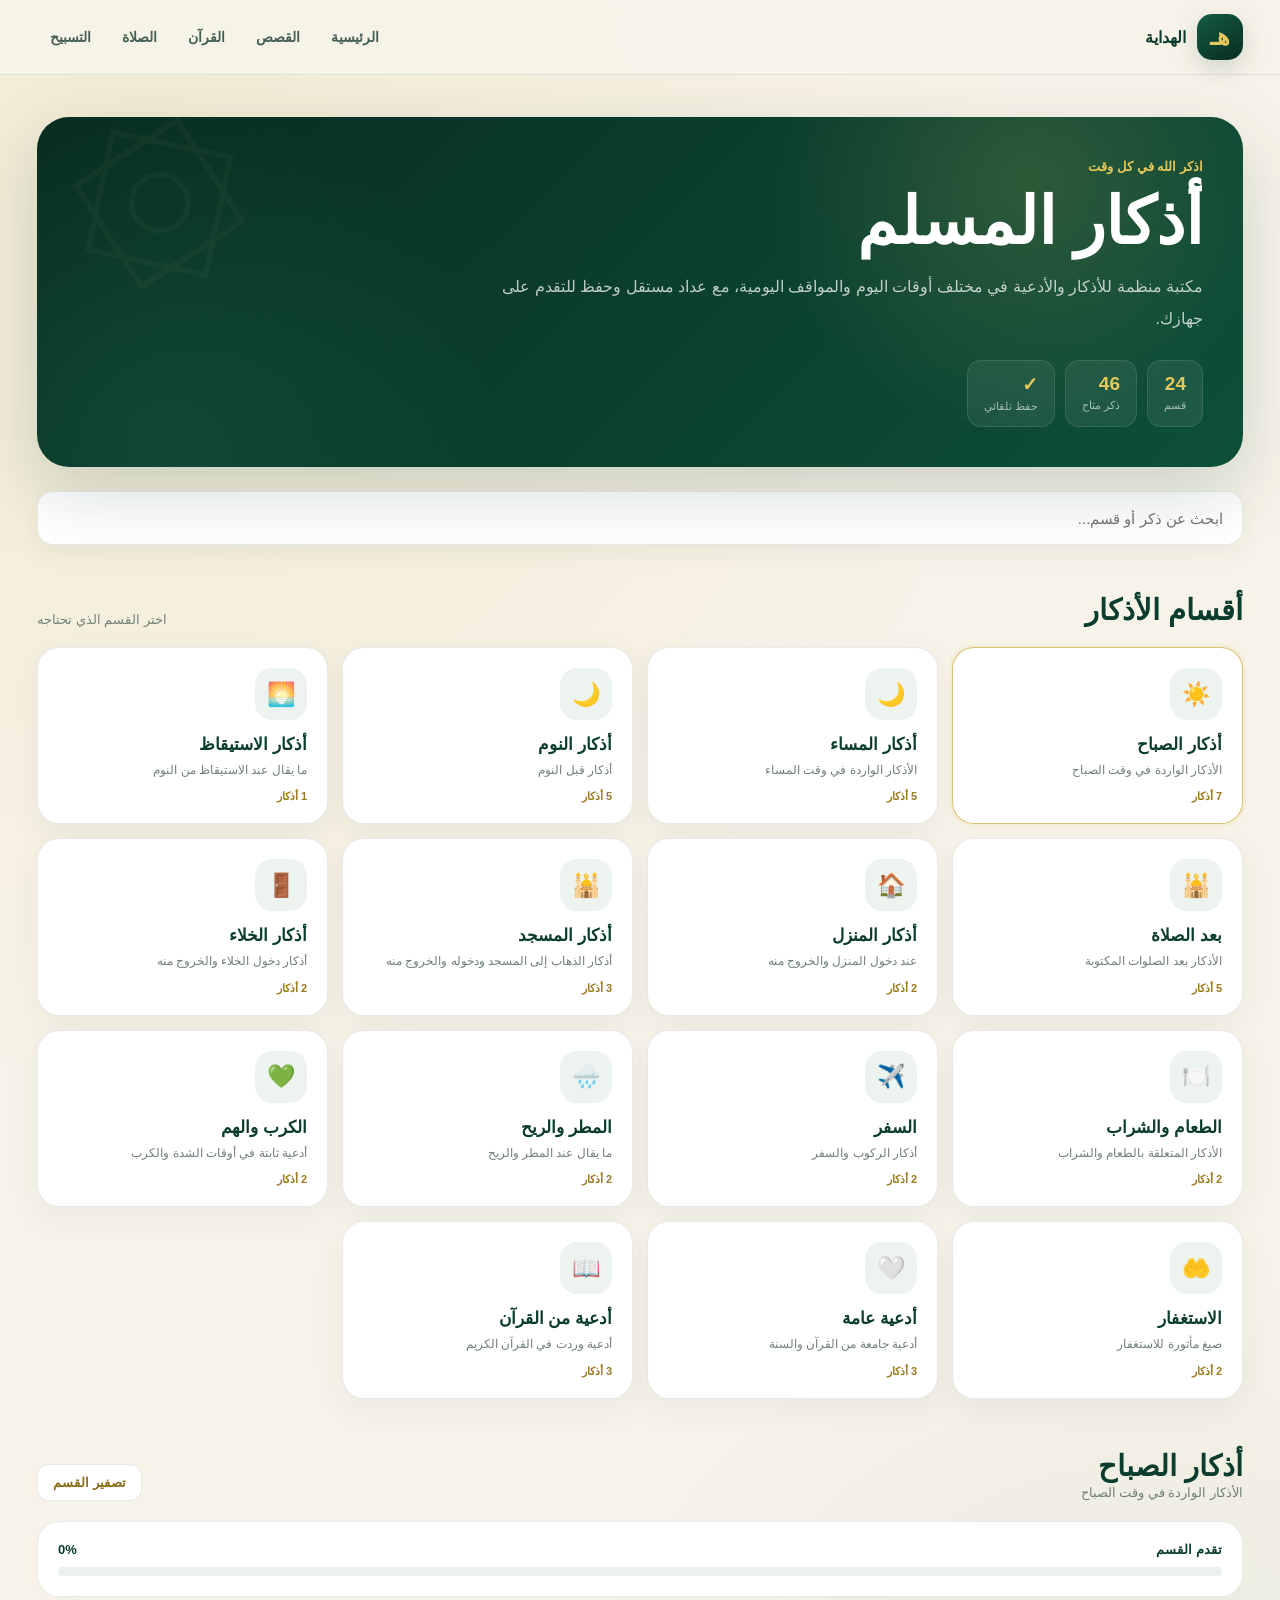
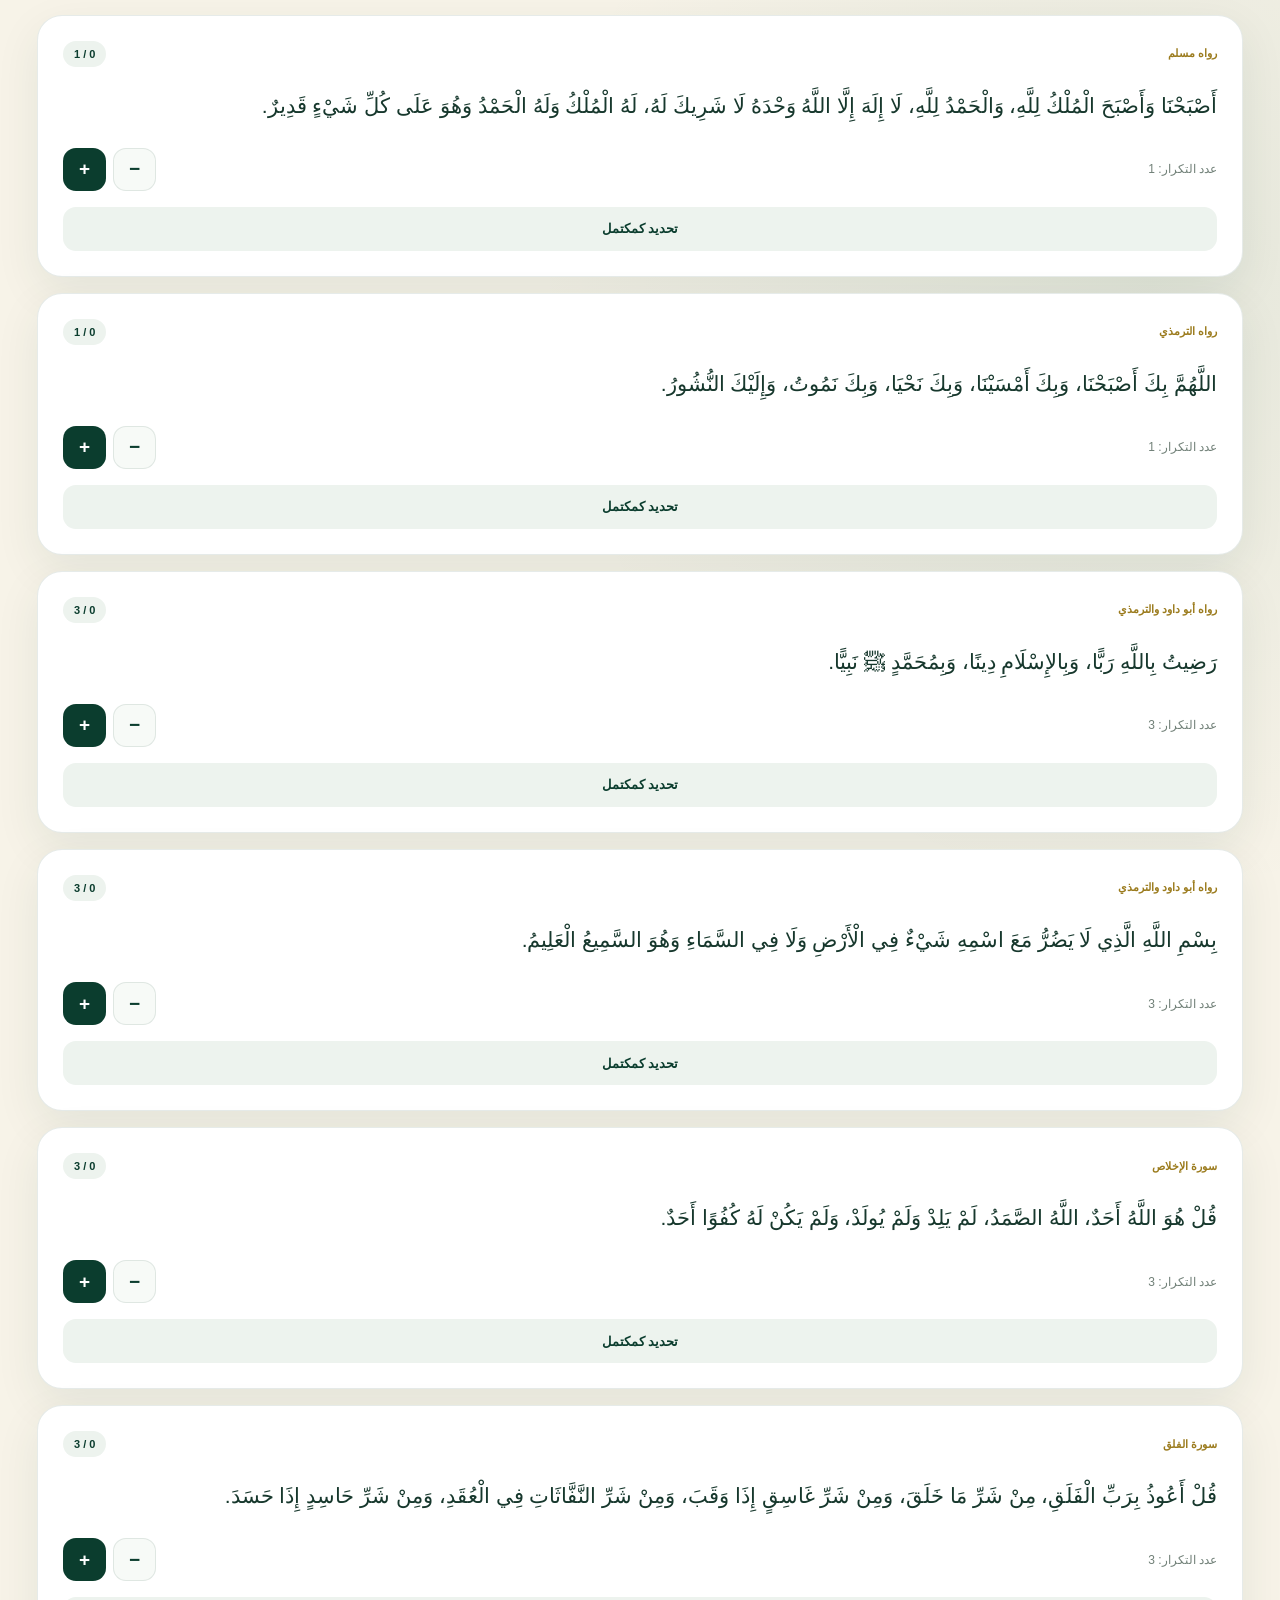
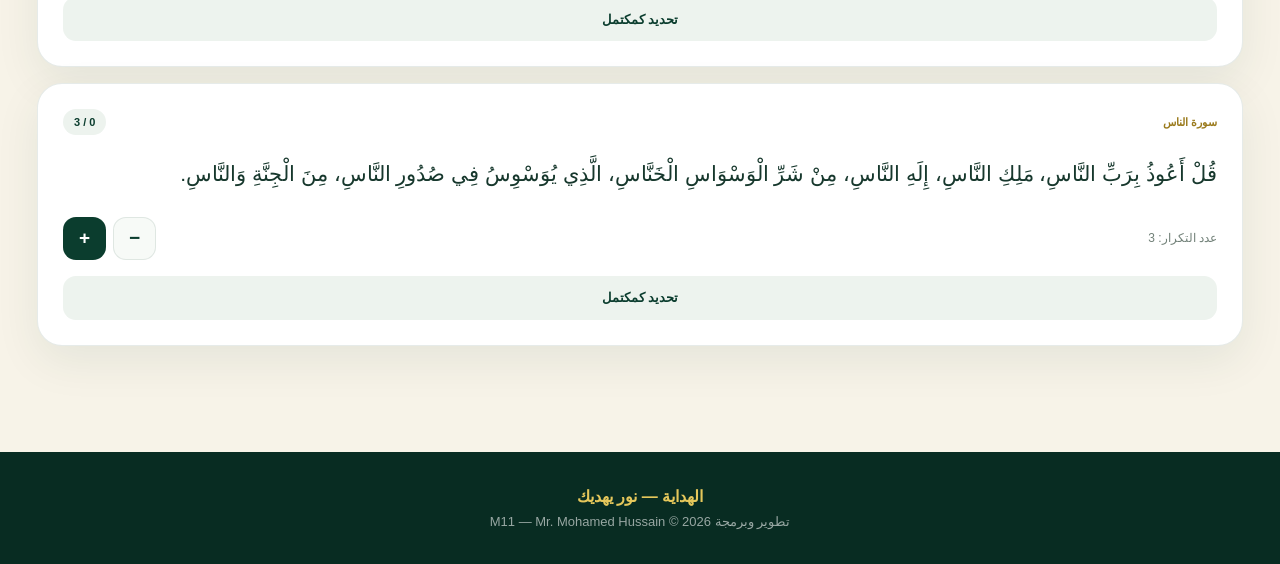
==== commit be29da24: "Update adhkar.html" ====
--- a/adhkar.html
+++ b/adhkar.html
@@ -1,1722 +1,1307 @@
 <!DOCTYPE html>
 <html lang="ar" dir="rtl">
-
 <head>
-
 <meta charset="UTF-8">
-
-<meta
-  name="viewport"
-  content="width=device-width,initial-scale=1"
->
+<meta name="viewport" content="width=device-width, initial-scale=1.0">
 
 <title>الأذكار — الهداية</title>
-
-<meta
-  name="description"
-  content="الأذكار اليومية من منصة الهداية"
-/>
-
-<link
-  rel="stylesheet"
-  href="style.css"
->
+<meta name="description" content="أذكار وأدعية المسلم في منصة الهداية">
 
 <style>
-
-/* ======================================================
-   PAGE
-====================================================== */
-
-.adhkar-page {
-  width: min(1180px, calc(100% - 24px));
-  margin: auto;
-  padding: 30px 0 70px;
-}
-
-
-/* ======================================================
-   HERO
-====================================================== */
-
-.adhkar-hero {
-
-  position: relative;
-
-  overflow: hidden;
-
-  padding: 42px;
-
-  border-radius: 32px;
-
-  color: white;
-
+:root{
+  --green:#0b3d2e;
+  --green2:#145c45;
+  --green3:#1e7355;
+  --gold:#c9a227;
+  --gold2:#e5c75b;
+  --cream:#f7f3e8;
+  --white:#fff;
+  --text:#18352b;
+  --muted:#718078;
+  --line:rgba(11,61,46,.10);
+  --soft:#edf3ee;
+  --shadow:0 15px 45px rgba(11,61,46,.08);
+}
+
+*{
+  box-sizing:border-box;
+  margin:0;
+  padding:0;
+}
+
+body{
+  font-family:Tahoma,Arial,sans-serif;
   background:
-
-    radial-gradient(
-      circle at 10% 10%,
-      rgba(229,200,120,.18),
-      transparent 25%
-    ),
-
-    radial-gradient(
-      circle at 90% 90%,
-      rgba(255,255,255,.06),
-      transparent 30%
-    ),
-
-    linear-gradient(
-      135deg,
-      #062d25,
-      #0d6650
+    radial-gradient(circle at 10% 5%,rgba(201,162,39,.10),transparent 24%),
+    radial-gradient(circle at 90% 50%,rgba(20,92,69,.08),transparent 28%),
+    var(--cream);
+  color:var(--text);
+  min-height:100vh;
+}
+
+button,
+input{
+  font-family:inherit;
+}
+
+button{
+  cursor:pointer;
+}
+
+a{
+  text-decoration:none;
+  color:inherit;
+}
+
+/* NAV */
+
+header{
+  position:sticky;
+  top:0;
+  z-index:100;
+  background:rgba(247,243,232,.91);
+  backdrop-filter:blur(18px);
+  border-bottom:1px solid var(--line);
+}
+
+.nav{
+  max-width:1250px;
+  min-height:74px;
+  margin:auto;
+  padding:0 22px;
+  display:flex;
+  justify-content:space-between;
+  align-items:center;
+  gap:20px;
+}
+
+.brand{
+  display:flex;
+  align-items:center;
+  gap:11px;
+  color:var(--green);
+  font-weight:900;
+}
+
+.logo{
+  width:46px;
+  height:46px;
+  border-radius:15px;
+  background:linear-gradient(145deg,#145c45,#082c22);
+  display:grid;
+  place-items:center;
+  color:var(--gold2);
+  font-size:24px;
+  box-shadow:0 8px 25px rgba(11,61,46,.18);
+}
+
+.nav-links{
+  display:flex;
+  gap:5px;
+}
+
+.nav-links a{
+  padding:10px 13px;
+  border-radius:12px;
+  color:#466056;
+  font-size:14px;
+  font-weight:800;
+  transition:.2s;
+}
+
+.nav-links a:hover{
+  background:#e9e3d2;
+  color:var(--green);
+}
+
+/* PAGE */
+
+.container{
+  max-width:1250px;
+  margin:auto;
+  padding:42px 22px 90px;
+}
+
+.hero{
+  border-radius:32px;
+  padding:40px;
+  color:white;
+  background:
+    radial-gradient(circle at 82% 18%,rgba(229,199,91,.16),transparent 25%),
+    radial-gradient(circle at 10% 90%,rgba(44,139,103,.20),transparent 30%),
+    linear-gradient(135deg,#082c22,#0d503a);
+  box-shadow:0 25px 70px rgba(11,61,46,.18);
+  position:relative;
+  overflow:hidden;
+}
+
+.hero:after{
+  content:"۞";
+  position:absolute;
+  left:30px;
+  top:-25px;
+  font-size:190px;
+  color:rgba(229,199,91,.045);
+  transform:rotate(12deg);
+}
+
+.hero small{
+  color:var(--gold2);
+  font-weight:900;
+}
+
+.hero h1{
+  font-size:clamp(38px,6vw,65px);
+  margin:9px 0 12px;
+}
+
+.hero p{
+  max-width:720px;
+  color:rgba(255,255,255,.73);
+  line-height:2;
+}
+
+.hero-stats{
+  display:flex;
+  flex-wrap:wrap;
+  gap:10px;
+  margin-top:25px;
+}
+
+.stat{
+  background:rgba(255,255,255,.07);
+  border:1px solid rgba(255,255,255,.10);
+  padding:12px 16px;
+  border-radius:14px;
+}
+
+.stat strong{
+  display:block;
+  color:var(--gold2);
+  font-size:19px;
+}
+
+.stat span{
+  font-size:11px;
+  color:rgba(255,255,255,.60);
+}
+
+/* SEARCH */
+
+.search-box{
+  margin-top:24px;
+  display:flex;
+  gap:10px;
+}
+
+.search{
+  width:100%;
+  height:54px;
+  border-radius:16px;
+  border:1px solid var(--line);
+  background:white;
+  outline:none;
+  padding:0 19px;
+  color:var(--text);
+  font-size:15px;
+  box-shadow:0 8px 25px rgba(11,61,46,.05);
+}
+
+.search:focus{
+  border-color:rgba(201,162,39,.55);
+  box-shadow:0 0 0 4px rgba(201,162,39,.08);
+}
+
+/* CATEGORY GRID */
+
+.section-title{
+  margin:48px 0 20px;
+  display:flex;
+  justify-content:space-between;
+  align-items:end;
+  gap:15px;
+}
+
+.section-title h2{
+  color:var(--green);
+  font-size:29px;
+}
+
+.section-title span{
+  color:var(--muted);
+  font-size:13px;
+}
+
+.categories{
+  display:grid;
+  grid-template-columns:repeat(4,1fr);
+  gap:14px;
+}
+
+.category{
+  border:1px solid var(--line);
+  background:white;
+  border-radius:22px;
+  padding:20px;
+  box-shadow:0 10px 32px rgba(11,61,46,.055);
+  transition:.25s;
+  text-align:right;
+  cursor:pointer;
+}
+
+.category:hover{
+  transform:translateY(-6px);
+  box-shadow:0 20px 45px rgba(11,61,46,.11);
+}
+
+.category.active{
+  border-color:rgba(201,162,39,.65);
+  box-shadow:0 0 0 3px rgba(201,162,39,.08);
+}
+
+.cat-icon{
+  width:52px;
+  height:52px;
+  border-radius:17px;
+  background:var(--soft);
+  display:grid;
+  place-items:center;
+  font-size:23px;
+  margin-bottom:14px;
+}
+
+.category h3{
+  color:var(--green);
+  font-size:17px;
+  margin-bottom:5px;
+}
+
+.category p{
+  color:var(--muted);
+  font-size:12px;
+  line-height:1.7;
+}
+
+.category .cat-count{
+  display:block;
+  color:#9a7a1d;
+  font-size:11px;
+  font-weight:900;
+  margin-top:10px;
+}
+
+/* AZKAR */
+
+.azkar-area{
+  margin-top:50px;
+}
+
+.azkar-card{
+  background:white;
+  border:1px solid var(--line);
+  border-radius:25px;
+  padding:25px;
+  margin-bottom:16px;
+  box-shadow:var(--shadow);
+  position:relative;
+  overflow:hidden;
+}
+
+.azkar-card.done{
+  border-color:rgba(20,92,69,.30);
+  background:#fbfdfb;
+}
+
+.azkar-top{
+  display:flex;
+  justify-content:space-between;
+  align-items:center;
+  gap:12px;
+  margin-bottom:16px;
+}
+
+.source{
+  color:#9b7b1d;
+  font-size:11px;
+  font-weight:900;
+}
+
+.counter-badge{
+  background:var(--soft);
+  color:var(--green);
+  padding:7px 11px;
+  border-radius:999px;
+  font-size:11px;
+  font-weight:900;
+}
+
+.azkar-text{
+  font-size:21px;
+  line-height:2.15;
+  color:#17382d;
+  margin-bottom:20px;
+}
+
+.azkar-bottom{
+  display:flex;
+  align-items:center;
+  justify-content:space-between;
+  gap:15px;
+}
+
+.repeat-info{
+  color:var(--muted);
+  font-size:12px;
+}
+
+.counter-actions{
+  display:flex;
+  align-items:center;
+  gap:7px;
+}
+
+.minus,
+.plus{
+  width:43px;
+  height:43px;
+  border-radius:13px;
+  border:1px solid var(--line);
+  background:#f7faf7;
+  color:var(--green);
+  font-size:19px;
+  font-weight:900;
+}
+
+.plus{
+  background:var(--green);
+  color:white;
+}
+
+.plus:hover{
+  background:var(--green2);
+}
+
+.minus:hover{
+  background:#eef2ef;
+}
+
+.finish{
+  margin-top:16px;
+  width:100%;
+  height:44px;
+  border:0;
+  border-radius:13px;
+  background:#edf3ee;
+  color:var(--green);
+  font-weight:900;
+}
+
+.azkar-card.done .finish{
+  background:#dceee5;
+  color:var(--green2);
+}
+
+/* PROGRESS */
+
+.progress-box{
+  background:white;
+  border:1px solid var(--line);
+  border-radius:22px;
+  padding:20px;
+  margin-bottom:18px;
+}
+
+.progress-head{
+  display:flex;
+  justify-content:space-between;
+  color:var(--green);
+  font-weight:900;
+  font-size:13px;
+  margin-bottom:10px;
+}
+
+.progress-bar{
+  height:9px;
+  background:#edf1ed;
+  border-radius:999px;
+  overflow:hidden;
+}
+
+.progress-bar span{
+  display:block;
+  height:100%;
+  width:0;
+  background:linear-gradient(90deg,var(--green2),var(--gold));
+  border-radius:inherit;
+  transition:.3s;
+}
+
+.reset-all{
+  border:1px solid var(--line);
+  background:white;
+  color:#8b6d16;
+  padding:10px 15px;
+  border-radius:12px;
+  font-weight:900;
+}
+
+/* EMPTY */
+
+.empty{
+  display:none;
+  background:white;
+  border:1px solid var(--line);
+  border-radius:22px;
+  padding:40px;
+  text-align:center;
+  color:var(--muted);
+}
+
+/* FOOTER */
+
+footer{
+  background:#082c22;
+  color:white;
+  text-align:center;
+  padding:35px 20px;
+}
+
+footer strong{
+  color:var(--gold2);
+}
+
+footer p{
+  color:rgba(255,255,255,.58);
+  font-size:13px;
+  margin-top:8px;
+}
+
+/* MOBILE */
+
+@media(max-width:1000px){
+  .categories{
+    grid-template-columns:repeat(3,1fr);
+  }
+}
+
+@media(max-width:700px){
+  .nav-links{
+    display:none;
+  }
+
+  .container{
+    padding-top:25px;
+  }
+
+  .hero{
+    padding:30px 22px;
+    border-radius:27px;
+  }
+
+  .categories{
+    grid-template-columns:repeat(2,1fr);
+  }
+
+  .section-title{
+    display:block;
+  }
+
+  .section-title span{
+    display:block;
+    margin-top:7px;
+  }
+
+  .azkar-text{
+    font-size:18px;
+  }
+}
+
+@media(max-width:480px){
+  .categories{
+    grid-template-columns:1fr 1fr;
+    gap:9px;
+  }
+
+  .category{
+    padding:15px;
+  }
+
+  .cat-icon{
+    width:45px;
+    height:45px;
+  }
+
+  .azkar-card{
+    padding:18px;
+  }
+
+  .azkar-bottom{
+    align-items:flex-start;
+    flex-direction:column;
+  }
+
+  .counter-actions{
+    width:100%;
+    justify-content:space-between;
+  }
+}
+</style>
+</head>
+
+<body>
+
+<header>
+<div class="nav">
+
+<a href="index.html" class="brand">
+  <div class="logo">هـ</div>
+  <span>الهداية</span>
+</a>
+
+<nav class="nav-links">
+  <a href="index.html">الرئيسية</a>
+  <a href="stories.html">القصص</a>
+  <a href="quran.html">القرآن</a>
+  <a href="prayer.html">الصلاة</a>
+  <a href="tasbeeh.html">التسبيح</a>
+</nav>
+
+</div>
+</header>
+
+<main class="container">
+
+<section class="hero">
+
+  <small>اذكر الله في كل وقت</small>
+
+  <h1>أذكار المسلم</h1>
+
+  <p>
+    مكتبة منظمة للأذكار والأدعية في مختلف أوقات اليوم والمواقف اليومية،
+    مع عداد مستقل وحفظ للتقدم على جهازك.
+  </p>
+
+  <div class="hero-stats">
+    <div class="stat">
+      <strong id="categoryCount">24</strong>
+      <span>قسم</span>
+    </div>
+
+    <div class="stat">
+      <strong id="totalCount">—</strong>
+      <span>ذكر متاح</span>
+    </div>
+
+    <div class="stat">
+      <strong>✓</strong>
+      <span>حفظ تلقائي</span>
+    </div>
+  </div>
+
+</section>
+
+<div class="search-box">
+  <input
+    id="search"
+    class="search"
+    type="search"
+    placeholder="ابحث عن ذكر أو قسم..."
+    autocomplete="off"
+  >
+</div>
+
+<div class="section-title">
+  <h2>أقسام الأذكار</h2>
+  <span>اختر القسم الذي تحتاجه</span>
+</div>
+
+<section id="categories" class="categories"></section>
+
+<section class="azkar-area">
+
+  <div class="section-title">
+
+    <div>
+      <h2 id="sectionName">أذكار الصباح</h2>
+      <span id="sectionDescription">
+        ورد الصباح
+      </span>
+    </div>
+
+    <button id="resetAll" class="reset-all">
+      تصفير القسم
+    </button>
+
+  </div>
+
+  <div class="progress-box">
+
+    <div class="progress-head">
+      <span>تقدم القسم</span>
+      <span id="progressText">0%</span>
+    </div>
+
+    <div class="progress-bar">
+      <span id="progress"></span>
+    </div>
+
+  </div>
+
+  <div id="azkar"></div>
+
+  <div id="empty" class="empty">
+    لا توجد أذكار مطابقة للبحث في هذا القسم.
+  </div>
+
+</section>
+
+</main>
+
+<footer>
+<strong>الهداية — نور يهديك</strong>
+<p>تطوير وبرمجة M11 — Mr. Mohamed Hussain © 2026</p>
+</footer>
+
+<script>
+
+/*
+  ملاحظة مهمة:
+  النصوص هنا مختارة من أبواب الأذكار المأثورة.
+  عند إضافة نصوص جديدة للمنصة يجب إضافة مصدرها وتكرارها
+  بعد التحقق منها، وليس توليد نصوص دينية من الذاكرة.
+*/
+
+const DATA = {
+
+morning:{
+title:"أذكار الصباح",
+icon:"☀️",
+description:"الأذكار الواردة في وقت الصباح",
+items:[
+{
+text:"أَصْبَحْنَا وَأَصْبَحَ الْمُلْكُ لِلَّهِ، وَالْحَمْدُ لِلَّهِ، لَا إِلَهَ إِلَّا اللَّهُ وَحْدَهُ لَا شَرِيكَ لَهُ، لَهُ الْمُلْكُ وَلَهُ الْحَمْدُ وَهُوَ عَلَى كُلِّ شَيْءٍ قَدِيرٌ.",
+count:1,
+source:"رواه مسلم"
+},
+{
+text:"اللَّهُمَّ بِكَ أَصْبَحْنَا، وَبِكَ أَمْسَيْنَا، وَبِكَ نَحْيَا، وَبِكَ نَمُوتُ، وَإِلَيْكَ النُّشُورُ.",
+count:1,
+source:"رواه الترمذي"
+},
+{
+text:"رَضِيتُ بِاللَّهِ رَبًّا، وَبِالإِسْلَامِ دِينًا، وَبِمُحَمَّدٍ ﷺ نَبِيًّا.",
+count:3,
+source:"رواه أبو داود والترمذي"
+},
+{
+text:"بِسْمِ اللَّهِ الَّذِي لَا يَضُرُّ مَعَ اسْمِهِ شَيْءٌ فِي الْأَرْضِ وَلَا فِي السَّمَاءِ وَهُوَ السَّمِيعُ الْعَلِيمُ.",
+count:3,
+source:"رواه أبو داود والترمذي"
+},
+{
+text:"قُلْ هُوَ اللَّهُ أَحَدٌ، اللَّهُ الصَّمَدُ، لَمْ يَلِدْ وَلَمْ يُولَدْ، وَلَمْ يَكُنْ لَهُ كُفُوًا أَحَدٌ.",
+count:3,
+source:"سورة الإخلاص"
+},
+{
+text:"قُلْ أَعُوذُ بِرَبِّ الْفَلَقِ، مِنْ شَرِّ مَا خَلَقَ، وَمِنْ شَرِّ غَاسِقٍ إِذَا وَقَبَ، وَمِنْ شَرِّ النَّفَّاثَاتِ فِي الْعُقَدِ، وَمِنْ شَرِّ حَاسِدٍ إِذَا حَسَدَ.",
+count:3,
+source:"سورة الفلق"
+},
+{
+text:"قُلْ أَعُوذُ بِرَبِّ النَّاسِ، مَلِكِ النَّاسِ، إِلَهِ النَّاسِ، مِنْ شَرِّ الْوَسْوَاسِ الْخَنَّاسِ، الَّذِي يُوَسْوِسُ فِي صُدُورِ النَّاسِ، مِنَ الْجِنَّةِ وَالنَّاسِ.",
+count:3,
+source:"سورة الناس"
+}
+]
+},
+
+evening:{
+title:"أذكار المساء",
+icon:"🌙",
+description:"الأذكار الواردة في وقت المساء",
+items:[
+{
+text:"أَمْسَيْنَا وَأَمْسَى الْمُلْكُ لِلَّهِ، وَالْحَمْدُ لِلَّهِ، لَا إِلَهَ إِلَّا اللَّهُ وَحْدَهُ لَا شَرِيكَ لَهُ، لَهُ الْمُلْكُ وَلَهُ الْحَمْدُ وَهُوَ عَلَى كُلِّ شَيْءٍ قَدِيرٌ.",
+count:1,
+source:"رواه مسلم"
+},
+{
+text:"اللَّهُمَّ بِكَ أَمْسَيْنَا، وَبِكَ أَصْبَحْنَا، وَبِكَ نَحْيَا، وَبِكَ نَمُوتُ، وَإِلَيْكَ الْمَصِيرُ.",
+count:1,
+source:"رواه الترمذي"
+},
+{
+text:"رَضِيتُ بِاللَّهِ رَبًّا، وَبِالإِسْلَامِ دِينًا، وَبِمُحَمَّدٍ ﷺ نَبِيًّا.",
+count:3,
+source:"رواه أبو داود والترمذي"
+},
+{
+text:"بِسْمِ اللَّهِ الَّذِي لَا يَضُرُّ مَعَ اسْمِهِ شَيْءٌ فِي الْأَرْضِ وَلَا فِي السَّمَاءِ وَهُوَ السَّمِيعُ الْعَلِيمُ.",
+count:3,
+source:"رواه أبو داود والترمذي"
+},
+{
+text:"أَعُوذُ بِكَلِمَاتِ اللَّهِ التَّامَّاتِ مِنْ شَرِّ مَا خَلَقَ.",
+count:3,
+source:"رواه مسلم"
+}
+]
+},
+
+sleep:{
+title:"أذكار النوم",
+icon:"🌙",
+description:"أذكار قبل النوم",
+items:[
+{
+text:"بِاسْمِكَ اللَّهُمَّ أَمُوتُ وَأَحْيَا.",
+count:1,
+source:"رواه البخاري"
+},
+{
+text:"اللَّهُمَّ أَسْلَمْتُ نَفْسِي إِلَيْكَ، وَوَجَّهْتُ وَجْهِي إِلَيْكَ، وَفَوَّضْتُ أَمْرِي إِلَيْكَ، وَأَلْجَأْتُ ظَهْرِي إِلَيْكَ، رَغْبَةً وَرَهْبَةً إِلَيْكَ، لَا مَلْجَأَ وَلَا مَنْجَا مِنْكَ إِلَّا إِلَيْكَ.",
+count:1,
+source:"رواه البخاري ومسلم"
+},
+{
+text:"سُبْحَانَ اللَّهِ.",
+count:33,
+source:"رواه البخاري ومسلم"
+},
+{
+text:"الْحَمْدُ لِلَّهِ.",
+count:33,
+source:"رواه البخاري ومسلم"
+},
+{
+text:"اللَّهُ أَكْبَرُ.",
+count:34,
+source:"رواه البخاري ومسلم"
+}
+]
+},
+
+wake:{
+title:"أذكار الاستيقاظ",
+icon:"🌅",
+description:"ما يقال عند الاستيقاظ من النوم",
+items:[
+{
+text:"الْحَمْدُ لِلَّهِ الَّذِي أَحْيَانَا بَعْدَ مَا أَمَاتَنَا وَإِلَيْهِ النُّشُورُ.",
+count:1,
+source:"رواه البخاري"
+}
+]
+},
+
+afterPrayer:{
+title:"أذكار بعد الصلاة",
+icon:"🕌",
+description:"الأذكار بعد الصلوات المكتوبة",
+items:[
+{
+text:"أَسْتَغْفِرُ اللَّهَ.",
+count:3,
+source:"رواه مسلم"
+},
+{
+text:"اللَّهُمَّ أَنْتَ السَّلَامُ، وَمِنْكَ السَّلَامُ، تَبَارَكْتَ يَا ذَا الْجَلَالِ وَالإِكْرَامِ.",
+count:1,
+source:"رواه مسلم"
+},
+{
+text:"سُبْحَانَ اللَّهِ.",
+count:33,
+source:"رواه مسلم"
+},
+{
+text:"الْحَمْدُ لِلَّهِ.",
+count:33,
+source:"رواه مسلم"
+},
+{
+text:"اللَّهُ أَكْبَرُ.",
+count:33,
+source:"رواه مسلم"
+}
+]
+},
+
+home:{
+title:"أذكار المنزل",
+icon:"🏠",
+description:"عند دخول المنزل والخروج منه",
+items:[
+{
+text:"بِسْمِ اللَّهِ وَلَجْنَا، وَبِسْمِ اللَّهِ خَرَجْنَا، وَعَلَى اللَّهِ رَبِّنَا تَوَكَّلْنَا.",
+count:1,
+source:"رواه أبو داود"
+},
+{
+text:"بِسْمِ اللَّهِ، تَوَكَّلْتُ عَلَى اللَّهِ، وَلَا حَوْلَ وَلَا قُوَّةَ إِلَّا بِاللَّهِ.",
+count:1,
+source:"رواه أبو داود والترمذي"
+}
+]
+},
+
+mosque:{
+title:"أذكار المسجد",
+icon:"🕌",
+description:"أذكار الذهاب إلى المسجد ودخوله والخروج منه",
+items:[
+{
+text:"اللَّهُمَّ اجْعَلْ فِي قَلْبِي نُورًا، وَفِي بَصَرِي نُورًا، وَفِي سَمْعِي نُورًا، وَعَنْ يَمِينِي نُورًا، وَعَنْ شِمَالِي نُورًا، وَفَوْقِي نُورًا، وَتَحْتِي نُورًا، وَأَمَامِي نُورًا، وَخَلْفِي نُورًا، وَاجْعَلْ لِي نُورًا.",
+count:1,
+source:"رواه البخاري ومسلم"
+},
+{
+text:"اللَّهُمَّ افْتَحْ لِي أَبْوَابَ رَحْمَتِكَ.",
+count:1,
+source:"رواه مسلم"
+},
+{
+text:"اللَّهُمَّ إِنِّي أَسْأَلُكَ مِنْ فَضْلِكَ.",
+count:1,
+source:"رواه مسلم"
+}
+]
+},
+
+restroom:{
+title:"أذكار الخلاء",
+icon:"🚪",
+description:"أذكار دخول الخلاء والخروج منه",
+items:[
+{
+text:"اللَّهُمَّ إِنِّي أَعُوذُ بِكَ مِنَ الْخُبُثِ وَالْخَبَائِثِ.",
+count:1,
+source:"رواه البخاري ومسلم"
+},
+{
+text:"غُفْرَانَكَ.",
+count:1,
+source:"رواه أبو داود والترمذي"
+}
+]
+},
+
+food:{
+title:"أذكار الطعام والشراب",
+icon:"🍽️",
+description:"الأذكار المتعلقة بالطعام والشراب",
+items:[
+{
+text:"بِسْمِ اللَّهِ.",
+count:1,
+source:"رواه أبو داود والترمذي"
+},
+{
+text:"الْحَمْدُ لِلَّهِ الَّذِي أَطْعَمَنِي هَذَا وَرَزَقَنِيهِ مِنْ غَيْرِ حَوْلٍ مِنِّي وَلَا قُوَّةٍ.",
+count:1,
+source:"رواه أبو داود والترمذي"
+}
+]
+},
+
+travel:{
+title:"أذكار السفر",
+icon:"✈️",
+description:"أذكار الركوب والسفر",
+items:[
+{
+text:"سُبْحَانَ الَّذِي سَخَّرَ لَنَا هَذَا وَمَا كُنَّا لَهُ مُقْرِنِينَ، وَإِنَّا إِلَى رَبِّنَا لَمُنقَلِبُونَ.",
+count:1,
+source:"رواه مسلم"
+},
+{
+text:"اللَّهُمَّ إِنَّا نَسْأَلُكَ فِي سَفَرِنَا هَذَا الْبِرَّ وَالتَّقْوَى، وَمِنَ الْعَمَلِ مَا تَرْضَى.",
+count:1,
+source:"رواه مسلم"
+}
+]
+},
+
+rain:{
+title:"أذكار المطر والريح",
+icon:"🌧️",
+description:"ما يقال عند المطر والريح",
+items:[
+{
+text:"اللَّهُمَّ صَيِّبًا نَافِعًا.",
+count:1,
+source:"رواه البخاري"
+},
+{
+text:"اللَّهُمَّ حَوَالَيْنَا وَلَا عَلَيْنَا، اللَّهُمَّ عَلَى الْآكَامِ وَالظِّرَابِ، وَبُطُونِ الْأَوْدِيَةِ، وَمَنَابِتِ الشَّجَرِ.",
+count:1,
+source:"رواه البخاري ومسلم"
+}
+]
+},
+
+distress:{
+title:"الكرب والهم والحزن",
+icon:"💚",
+description:"أدعية ثابتة في أوقات الشدة والكرب",
+items:[
+{
+text:"لَا إِلَهَ إِلَّا اللَّهُ الْعَظِيمُ الْحَلِيمُ، لَا إِلَهَ إِلَّا اللَّهُ رَبُّ الْعَرْشِ الْعَظِيمِ، لَا إِلَهَ إِلَّا اللَّهُ رَبُّ السَّمَاوَاتِ وَرَبُّ الْأَرْضِ وَرَبُّ الْعَرْشِ الْكَرِيمِ.",
+count:1,
+source:"رواه البخاري ومسلم"
+},
+{
+text:"حَسْبِيَ اللَّهُ لَا إِلَهَ إِلَّا هُوَ، عَلَيْهِ تَوَكَّلْتُ وَهُوَ رَبُّ الْعَرْشِ الْعَظِيمِ.",
+count:7,
+source:"ورد في السنن"
+}
+]
+},
+
+istighfar:{
+title:"الاستغفار",
+icon:"🤲",
+description:"صيغ مأثورة للاستغفار",
+items:[
+{
+text:"أَسْتَغْفِرُ اللَّهَ وَأَتُوبُ إِلَيْهِ.",
+count:1,
+source:"رواه البخاري ومسلم"
+},
+{
+text:"اللَّهُمَّ أَنْتَ رَبِّي لَا إِلَهَ إِلَّا أَنْتَ، خَلَقْتَنِي وَأَنَا عَبْدُكَ، وَأَنَا عَلَى عَهْدِكَ وَوَعْدِكَ مَا اسْتَطَعْتُ، أَعُوذُ بِكَ مِنْ شَرِّ مَا صَنَعْتُ، أَبُوءُ لَكَ بِنِعْمَتِكَ عَلَيَّ، وَأَبُوءُ لَكَ بِذَنْبِي، فَاغْفِرْ لِي، فَإِنَّهُ لَا يَغْفِرُ الذُّنُوبَ إِلَّا أَنْتَ.",
+count:1,
+source:"رواه البخاري"
+}
+]
+},
+
+general:{
+title:"أدعية عامة",
+icon:"🤍",
+description:"أدعية جامعة من القرآن والسنة",
+items:[
+{
+text:"رَبَّنَا آتِنَا فِي الدُّنْيَا حَسَنَةً وَفِي الْآخِرَةِ حَسَنَةً وَقِنَا عَذَابَ النَّارِ.",
+count:1,
+source:"سورة البقرة: 201"
+},
+{
+text:"رَبِّ زِدْنِي عِلْمًا.",
+count:1,
+source:"سورة طه: 114"
+},
+{
+text:"رَبِّ اشْرَحْ لِي صَدْرِي، وَيَسِّرْ لِي أَمْرِي.",
+count:1,
+source:"سورة طه: 25-26"
+}
+]
+},
+
+quranDuas:{
+title:"أدعية من القرآن",
+icon:"📖",
+description:"أدعية وردت في القرآن الكريم",
+items:[
+{
+text:"رَبَّنَا لَا تُزِغْ قُلُوبَنَا بَعْدَ إِذْ هَدَيْتَنَا وَهَبْ لَنَا مِنْ لَدُنْكَ رَحْمَةً إِنَّكَ أَنْتَ الْوَهَّابُ.",
+count:1,
+source:"سورة آل عمران: 8"
+},
+{
+text:"رَبِّ هَبْ لِي مِنْ لَدُنْكَ ذُرِّيَّةً طَيِّبَةً إِنَّكَ سَمِيعُ الدُّعَاءِ.",
+count:1,
+source:"سورة آل عمران: 38"
+},
+{
+text:"رَبَّنَا ظَلَمْنَا أَنْفُسَنَا وَإِنْ لَمْ تَغْفِرْ لَنَا وَتَرْحَمْنَا لَنَكُونَنَّ مِنَ الْخَاسِرِينَ.",
+count:1,
+source:"سورة الأعراف: 23"
+}
+]
+}
+
+};
+
+const categoryMeta = {
+
+morning:["☀️","أذكار الصباح"],
+evening:["🌙","أذكار المساء"],
+sleep:["🌙","أذكار النوم"],
+wake:["🌅","أذكار الاستيقاظ"],
+afterPrayer:["🕌","بعد الصلاة"],
+home:["🏠","أذكار المنزل"],
+mosque:["🕌","أذكار المسجد"],
+restroom:["🚪","أذكار الخلاء"],
+food:["🍽️","الطعام والشراب"],
+travel:["✈️","السفر"],
+rain:["🌧️","المطر والريح"],
+distress:["💚","الكرب والهم"],
+istighfar:["🤲","الاستغفار"],
+general:["🤍","أدعية عامة"],
+quranDuas:["📖","أدعية من القرآن"]
+};
+
+let currentCategory="morning";
+let searchTerm="";
+
+const categoriesEl=document.getElementById("categories");
+const azkarEl=document.getElementById("azkar");
+const emptyEl=document.getElementById("empty");
+
+function storageKey(category,index){
+  return `alhidayah_azkar_${category}_${index}`;
+}
+
+function getValue(category,index){
+  return Number(localStorage.getItem(storageKey(category,index)) || 0);
+}
+
+function setValue(category,index,value){
+  localStorage.setItem(
+    storageKey(category,index),
+    String(value)
+  );
+}
+
+function renderCategories(){
+
+  categoriesEl.innerHTML=Object.entries(categoryMeta).map(
+    ([key,meta])=>{
+
+      const data=DATA[key];
+
+      if(!data) return "";
+
+      return `
+        <button
+          class="category ${key===currentCategory?"active":""}"
+          data-category="${key}"
+        >
+
+          <div class="cat-icon">${meta[0]}</div>
+
+          <h3>${meta[1]}</h3>
+
+          <p>${data.description}</p>
+
+          <span class="cat-count">
+            ${data.items.length} أذكار
+          </span>
+
+        </button>
+      `;
+
+    }
+  ).join("");
+
+  document.querySelectorAll(".category").forEach(btn=>{
+
+    btn.addEventListener("click",()=>{
+
+      currentCategory=btn.dataset.category;
+
+      searchTerm="";
+
+      document.getElementById("search").value="";
+
+      renderCategories();
+      renderAzkar();
+
+      window.scrollTo({
+        top:document.querySelector(".azkar-area").offsetTop-80,
+        behavior:"smooth"
+      });
+
+    });
+
+  });
+
+}
+
+function renderAzkar(){
+
+  const data=DATA[currentCategory];
+
+  document.getElementById("sectionName").textContent=data.title;
+  document.getElementById("sectionDescription").textContent=data.description;
+
+  const filtered=data.items.filter(item=>
+    item.text.includes(searchTerm) ||
+    item.source.includes(searchTerm)
+  );
+
+  emptyEl.style.display=
+    filtered.length===0 ? "block" : "none";
+
+  azkarEl.innerHTML=filtered.map(item=>{
+
+    const originalIndex=data.items.indexOf(item);
+
+    const current=getValue(currentCategory,originalIndex);
+
+    const done=current>=item.count;
+
+    return `
+      <article class="azkar-card ${done?"done":""}"
+        data-index="${originalIndex}">
+
+        <div class="azkar-top">
+
+          <span class="source">
+            ${item.source}
+          </span>
+
+          <span class="counter-badge">
+            ${current} / ${item.count}
+          </span>
+
+        </div>
+
+        <div class="azkar-text">
+          ${item.text}
+        </div>
+
+        <div class="azkar-bottom">
+
+          <span class="repeat-info">
+            عدد التكرار: ${item.count}
+          </span>
+
+          <div class="counter-actions">
+
+            <button class="minus"
+              onclick="changeCount(${originalIndex},-1)">
+              −
+            </button>
+
+            <button class="plus"
+              onclick="changeCount(${originalIndex},1)">
+              +
+            </button>
+
+          </div>
+
+        </div>
+
+        <button
+          class="finish"
+          onclick="finishItem(${originalIndex})">
+
+          ${done ? "✓ مكتمل" : "تحديد كمكتمل"}
+
+        </button>
+
+      </article>
+    `;
+
+  }).join("");
+
+  updateProgress();
+
+}
+
+function changeCount(index,direction){
+
+  const item=DATA[currentCategory].items[index];
+
+  let value=getValue(currentCategory,index);
+
+  value+=direction;
+
+  value=Math.max(0,Math.min(item.count,value));
+
+  setValue(currentCategory,index,value);
+
+  renderAzkar();
+
+}
+
+function finishItem(index){
+
+  const item=DATA[currentCategory].items[index];
+
+  setValue(
+    currentCategory,
+    index,
+    item.count
+  );
+
+  renderAzkar();
+
+}
+
+function updateProgress(){
+
+  const items=DATA[currentCategory].items;
+
+  if(!items.length) return;
+
+  let total=0;
+  let completed=0;
+
+  items.forEach((item,index)=>{
+
+    total+=item.count;
+
+    completed+=Math.min(
+      item.count,
+      getValue(currentCategory,index)
     );
 
-  box-shadow:
-    0 30px 80px rgba(4,45,36,.20);
-
-  margin-bottom: 25px;
-}
-
-.adhkar-hero h1 {
-
-  margin: 0 0 8px;
-
-  font-family: "Amiri", serif;
-
-  font-size:
-    clamp(34px, 6vw, 54px);
-}
-
-.adhkar-hero p {
-
-  margin: 0;
-
-  max-width: 700px;
-
-  color:
-    rgba(255,255,255,.74);
-
-  line-height: 2;
-}
-
-.hero-ornament {
-
-  position: absolute;
-
-  left: -20px;
-  bottom: -70px;
-
-  width: 220px;
-  height: 220px;
-
-  border:
-    1px solid rgba(229,200,120,.22);
-
-  border-radius: 50%;
-}
-
-
-/* ======================================================
-   CATEGORY GRID
-====================================================== */
-
-.category-grid {
-
-  display: grid;
-
-  grid-template-columns:
-    repeat(auto-fit,minmax(190px,1fr));
-
-  gap: 14px;
-
-  margin-bottom: 30px;
-}
-
-.category {
-
-  position: relative;
-
-  padding: 20px;
-
-  border-radius: 22px;
-
-  background: white;
-
-  border:
-    1px solid var(--h-border);
-
-  cursor: pointer;
-
-  transition: var(--h-transition);
-
-  box-shadow:
-    0 10px 30px rgba(4,45,36,.06);
-}
-
-.category:hover {
-
-  transform:
-    translateY(-5px);
-
-  box-shadow:
-    0 20px 50px rgba(4,45,36,.11);
-}
-
-.category.active {
-
-  color: white;
-
-  background:
-    linear-gradient(
-      135deg,
-      #0d6650,
-      #083c31
-    );
-
-  border-color:
-    rgba(229,200,120,.40);
-}
-
-.category-icon {
-
-  width: 46px;
-  height: 46px;
-
-  display: grid;
-  place-items: center;
-
-  margin-bottom: 12px;
-
-  border-radius: 15px;
-
-  color: var(--h-gold-dark);
-
-  background:
-    rgba(201,164,76,.12);
-
-  font-size: 22px;
-}
-
-.category.active
-.category-icon {
-
-  color:
-    var(--h-gold-light);
-
-  background:
-    rgba(255,255,255,.10);
-}
-
-.category strong {
-
-  display: block;
-
-  font-size: 15px;
-}
-
-.category span {
-
-  display: block;
-
-  margin-top: 5px;
-
-  color: var(--h-muted);
-
-  font-size: 11px;
-}
-
-.category.active span {
-
-  color:
-    rgba(255,255,255,.65);
-}
-
-
-/* ======================================================
-   PROGRESS
-====================================================== */
-
-.progress-card {
-
-  padding: 18px;
-
-  background: white;
-
-  border:
-    1px solid var(--h-border);
-
-  border-radius: 20px;
-
-  margin-bottom: 20px;
-}
-
-.progress-top {
-
-  display: flex;
-
-  justify-content: space-between;
-
-  align-items: center;
-
-  margin-bottom: 10px;
-}
-
-.progress-top strong {
-
-  color: var(--h-green-900);
-}
-
-.progress-bar {
-
-  height: 9px;
-
-  overflow: hidden;
-
-  border-radius: 99px;
-
-  background: #edf1ed;
-}
-
-.progress-fill {
-
-  height: 100%;
-
-  width: 0%;
-
-  border-radius: inherit;
-
-  background:
-    linear-gradient(
-      90deg,
-      var(--h-gold),
-      var(--h-green-700)
-    );
-
-  transition:
-    width .35s ease;
-}
-
-
-/* ======================================================
-   ACTIONS
-====================================================== */
-
-.section-actions {
-
-  display: flex;
-
-  flex-wrap: wrap;
-
-  gap: 8px;
-
-  margin-bottom: 18px;
-}
-
-
-/* ======================================================
-   DHIKR CARD
-====================================================== */
-
-.dhikr-list {
-
-  display: grid;
-
-  gap: 16px;
-}
-
-.dhikr {
-
-  position: relative;
-
-  padding: 25px;
-
-  background:
-    rgba(255,255,255,.92);
-
-  border:
-    1px solid var(--h-border);
-
-  border-radius: 24px;
-
-  box-shadow:
-    0 12px 40px rgba(4,45,36,.07);
-
-  transition:
-    transform var(--h-transition),
-    border-color var(--h-transition);
-}
-
-.dhikr.done {
-
-  border-color:
-    rgba(22,128,100,.35);
-
-  background:
-    linear-gradient(
-      135deg,
-      #f7fbf7,
-      #fffdf7
-    );
-}
-
-.dhikr.done::after {
-
-  content: "✓";
-
-  position: absolute;
-
-  top: 18px;
-  left: 18px;
-
-  width: 30px;
-  height: 30px;
-
-  display: grid;
-  place-items: center;
-
-  border-radius: 50%;
-
-  color: white;
-
-  background:
-    var(--h-green-600);
-
-  font-weight: 800;
-}
-
-.dhikr-number {
-
-  display: inline-flex;
-
-  align-items: center;
-
-  gap: 7px;
-
-  color: var(--h-gold-dark);
-
-  font-size: 11px;
-
-  font-weight: 800;
-
-  margin-bottom: 12px;
-}
-
-.dhikr-text {
-
-  font-family: "Amiri", serif;
-
-  font-size:
-    clamp(22px, 3vw, 30px);
-
-  line-height: 2;
-
-  color:
-    #173b31;
-}
-
-.dhikr-source {
-
-  margin-top: 15px;
-
-  padding-top: 13px;
-
-  border-top:
-    1px solid var(--h-border);
-
-  color:
-    var(--h-muted);
-
-  font-size: 11px;
-}
-
-.dhikr-bottom {
-
-  display: flex;
-
-  align-items: center;
-
-  justify-content: space-between;
-
-  gap: 15px;
-
-  margin-top: 18px;
-}
-
-.counter {
-
-  display: flex;
-
-  align-items: center;
-
-  gap: 10px;
-}
-
-.counter-number {
-
-  min-width: 55px;
-
-  text-align: center;
-
-  font-size: 17px;
-
-  font-weight: 800;
-
-  color:
-    var(--h-green-900);
-}
-
-.counter button {
-
-  width: 42px;
-  height: 42px;
-
-  border: 0;
-
-  border-radius: 13px;
-
-  color: white;
-
-  background:
-    var(--h-green-800);
-
-  font-size: 18px;
-
-  font-weight: 800;
-
-  transition: var(--h-transition);
-}
-
-.counter button:hover {
-
-  transform:
-    translateY(-2px);
-
-  background:
-    var(--h-green-700);
-}
-
-.count-label {
-
-  color: var(--h-muted);
-
-  font-size: 11px;
-}
-
-
-/* ======================================================
-   EMPTY
-====================================================== */
-
-.empty {
-
-  padding: 40px 20px;
-
-  text-align: center;
-
-  color: var(--h-muted);
-}
-
-
-/* ======================================================
-   RESPONSIVE
-====================================================== */
-
-@media(max-width:600px) {
-
-  .adhkar-hero {
-
-    padding: 30px 22px;
-
-    border-radius: 24px;
-  }
-
-  .dhikr {
-
-    padding: 20px;
-  }
-
-  .dhikr-bottom {
-
-    align-items: stretch;
-
-    flex-direction: column;
-  }
-
-  .counter {
-
-    justify-content: center;
-  }
-
-}
-
-</style>
-
-</head>
-
-
-<body>
-
-
-<nav class="h-nav">
-
-  <div class="h-nav-inner">
-
-    <a
-      class="h-brand"
-      href="index.html"
-    >
-
-      <div class="h-brand-mark">
-        هـ
-      </div>
-
-      <div class="h-brand-text">
-
-        <strong>
-          الهداية
-        </strong>
-
-        <span>
-          نور يهديك
-        </span>
-
-      </div>
-
-    </a>
-
-
-    <div class="h-nav-links">
-
-      <a href="index.html">
-        الرئيسية
-      </a>
-
-      <a href="stories.html">
-        القصص
-      </a>
-
-      <a href="quran.html">
-        القرآن
-      </a>
-
-      <a
-        class="active"
-        href="adhkar.html"
-      >
-        الأذكار
-      </a>
-
-      <a href="prayer.html">
-        الصلاة
-      </a>
-
-    </div>
-
-  </div>
-
-</nav>
-
-
-<main class="adhkar-page h-enter">
-
-
-<section class="adhkar-hero">
-
-  <h1>
-    الأذكار
-  </h1>
-
-  <p>
-    حصن المسلم في يومك وليلتك،
-    مرتبة في أقسام واضحة مع عداد مستقل لكل ذكر
-    وحفظ تقدمك على جهازك.
-  </p>
-
-  <div class="hero-ornament"></div>
-
-</section>
-
-
-<!-- ====================================================
-     CATEGORIES
-===================================================== -->
-
-<section>
-
-  <div class="h-section-title">
-
-    <div>
-
-      <h2>
-        اختر وردك
-      </h2>
-
-      <p>
-        ابدأ بالقسم الذي تريد قراءته الآن
-      </p>
-
-    </div>
-
-  </div>
-
-
-  <div
-    id="categories"
-    class="category-grid"
-  ></div>
-
-</section>
-
-
-<!-- ====================================================
-     PROGRESS
-===================================================== -->
-
-<section
-  id="progressCard"
-  class="progress-card"
->
-
-  <div class="progress-top">
-
-    <strong
-      id="sectionTitle"
-    >
-      —
-    </strong>
-
-    <span
-      id="progressText"
-    >
-      0 / 0
-    </span>
-
-  </div>
-
-  <div class="progress-bar">
-
-    <div
-      id="progressFill"
-      class="progress-fill"
-    ></div>
-
-  </div>
-
-</section>
-
-
-<div class="section-actions">
-
-  <button
-    class="h-btn h-btn-primary"
-    onclick="resetSection()"
-  >
-    إعادة القسم
-  </button>
-
-  <button
-    class="h-btn h-btn-light"
-    onclick="markAllDone()"
-  >
-    إكمال القسم
-  </button>
-
-</div>
-
-
-<!-- ====================================================
-     LIST
-===================================================== -->
-
-<section
-  id="dhikrList"
-  class="dhikr-list"
-></section>
-
-
-</main>
-
-
-<footer class="h-footer">
-
-  <strong>
-    الهداية
-  </strong>
-
-  <div>
-    نور يهديك
-  </div>
-
-  <small>
-    تطوير وبرمجة M11 — Mr. Mohamed Hussain
-  </small>
-
-</footer>
-
-
-<script>
-
-/* ======================================================
-   DATA
-   النصوص مبنية على أذكار واردة في حصن المسلم
-   مع تجنب اختراع أعداد ثابتة.
-====================================================== */
-
-const DATA = {
-
-  morning: {
-
-    title: "أذكار الصباح",
-
-    icon: "☀️",
-
-    subtitle: "من بعد الفجر إلى الضحى",
-
-    items: [
-
-      {
-        text:
-        "اللَّهُ لا إِلٰهَ إِلَّا هُوَ الْحَيُّ الْقَيُّومُ ۚ لا تَأْخُذُهُ سِنَةٌ وَلا نَوْمٌ ۚ لَهُ مَا فِي السَّمَاوَاتِ وَمَا فِي الْأَرْضِ ۚ مَنْ ذَا الَّذِي يَشْفَعُ عِنْدَهُ إِلَّا بِإِذْنِهِ ۚ يَعْلَمُ مَا بَيْنَ أَيْدِيهِمْ وَمَا خَلْفَهُمْ ۖ وَلا يُحِيطُونَ بِشَيْءٍ مِنْ عِلْمِهِ إِلَّا بِمَا شَاءَ ۚ وَسِعَ كُرْسِيُّهُ السَّمَاوَاتِ وَالْأَرْضَ ۖ وَلا يَئُودُهُ حِفْظُهُمَا ۚ وَهُوَ الْعَلِيُّ الْعَظِيمُ",
-
-        count: 1,
-
-        source:
-        "آية الكرسي — البقرة: 255"
-      },
-
-      {
-        text:
-        "قُلْ هُوَ اللَّهُ أَحَدٌ ۝ اللَّهُ الصَّمَدُ ۝ لَمْ يَلِدْ وَلَمْ يُولَدْ ۝ وَلَمْ يَكُنْ لَهُ كُفُوًا أَحَدٌ",
-
-        count: 3,
-
-        source:
-        "الإخلاص — ثلاث مرات"
-      },
-
-      {
-        text:
-        "قُلْ أَعُوذُ بِرَبِّ الْفَلَقِ ۝ مِنْ شَرِّ مَا خَلَقَ ۝ وَمِنْ شَرِّ غَاسِقٍ إِذَا وَقَبَ ۝ وَمِنْ شَرِّ النَّفَّاثَاتِ فِي الْعُقَدِ ۝ وَمِنْ شَرِّ حَاسِدٍ إِذَا حَسَدَ",
-
-        count: 3,
-
-        source:
-        "الفلق — ثلاث مرات"
-      },
-
-      {
-        text:
-        "قُلْ أَعُوذُ بِرَبِّ النَّاسِ ۝ مَلِكِ النَّاسِ ۝ إِلَٰهِ النَّاسِ ۝ مِنْ شَرِّ الْوَسْوَاسِ الْخَنَّاسِ ۝ الَّذِي يُوَسْوِسُ فِي صُدُورِ النَّاسِ ۝ مِنَ الْجِنَّةِ وَالنَّاسِ",
-
-        count: 3,
-
-        source:
-        "الناس — ثلاث مرات"
-      },
-
-      {
-        text:
-        "أَصْبَحْنَا وَأَصْبَحَ الْمُلْكُ لِلَّهِ رَبِّ الْعَالَمِينَ، اللَّهُمَّ إِنِّي أَسْأَلُكَ خَيْرَ هَذَا الْيَوْمِ، فَتْحَهُ، وَنَصْرَهُ، وَنُورَهُ، وَبَرَكَتَهُ، وَهُدَاهُ، وَأَعُوذُ بِكَ مِنْ شَرِّ مَا فِيهِ وَشَرِّ مَا بَعْدَهُ",
-
-        count: 1,
-
-        source:
-        "حصن المسلم 89"
-      },
-
-      {
-        text:
-        "اللَّهُمَّ بِكَ أَصْبَحْنَا، وَبِكَ أَمْسَيْنَا، وَبِكَ نَحْيَا، وَبِكَ نَمُوتُ، وَإِلَيْكَ النُّشُورُ",
-
-        count: 1,
-
-        source:
-        "حصن المسلم 78"
-      },
-
-      {
-        text:
-        "اللَّهُمَّ أَنْتَ رَبِّي لا إِلٰهَ إِلَّا أَنْتَ، خَلَقْتَنِي وَأَنَا عَبْدُكَ، وَأَنَا عَلَى عَهْدِكَ وَوَعْدِكَ مَا اسْتَطَعْتُ، أَعُوذُ بِكَ مِنْ شَرِّ مَا صَنَعْتُ، أَبُوءُ لَكَ بِنِعْمَتِكَ عَلَيَّ، وَأَبُوءُ بِذَنْبِي فَاغْفِرْ لِي فَإِنَّهُ لا يَغْفِرُ الذُّنُوبَ إِلَّا أَنْتَ",
-
-        count: 1,
-
-        source:
-        "سيد الاستغفار — حصن المسلم 79"
-      },
-
-      {
-        text:
-        "رَضِيتُ بِاللَّهِ رَبًّا، وَبِالإِسْلامِ دِينًا، وَبِمُحَمَّدٍ صَلَّى اللَّهُ عَلَيْهِ وَسَلَّمَ نَبِيًّا",
-
-        count: 3,
-
-        source:
-        "حصن المسلم 87"
-      },
-
-      {
-        text:
-        "بِسْمِ اللَّهِ الَّذِي لا يَضُرُّ مَعَ اسْمِهِ شَيْءٌ فِي الأَرْضِ وَلا فِي السَّمَاءِ وَهُوَ السَّمِيعُ الْعَلِيمُ",
-
-        count: 3,
-
-        source:
-        "حصن المسلم 86"
-      },
-
-      {
-        text:
-        "لا إِلٰهَ إِلَّا اللَّهُ وَحْدَهُ لا شَرِيكَ لَهُ، لَهُ الْمُلْكُ وَلَهُ الْحَمْدُ، وَهُوَ عَلَى كُلِّ شَيْءٍ قَدِيرٌ",
-
-        count: 10,
-
-        source:
-        "ورد في أذكار الصباح والمساء — حصن المسلم"
-      },
-
-      {
-        text:
-        "اللَّهُمَّ إِنِّي أَسْأَلُكَ عِلْمًا نَافِعًا، وَرِزْقًا طَيِّبًا، وَعَمَلًا مُتَقَبَّلًا",
-
-        count: 1,
-
-        source:
-        "يقال عند الصباح — حصن المسلم 95"
-      }
-
-    ]
-
-  },
-
-
-  evening: {
-
-    title: "أذكار المساء",
-
-    icon: "🌙",
-
-    subtitle: "من بعد العصر إلى الليل",
-
-    items: [
-
-      {
-        text:
-        "اللَّهُ لا إِلٰهَ إِلَّا هُوَ الْحَيُّ الْقَيُّومُ ۚ لا تَأْخُذُهُ سِنَةٌ وَلا نَوْمٌ ۚ لَهُ مَا فِي السَّمَاوَاتِ وَمَا فِي الْأَرْضِ ۚ مَنْ ذَا الَّذِي يَشْفَعُ عِنْدَهُ إِلَّا بِإِذْنِهِ ۚ يَعْلَمُ مَا بَيْنَ أَيْدِيهِمْ وَمَا خَلْفَهُمْ ۖ وَلا يُحِيطُونَ بِشَيْءٍ مِنْ عِلْمِهِ إِلَّا بِمَا شَاءَ ۚ وَسِعَ كُرْسِيُّهُ السَّمَاوَاتِ وَالْأَرْضَ ۖ وَلا يَئُودُهُ حِفْظُهُمَا ۚ وَهُوَ الْعَلِيُّ الْعَظِيمُ",
-
-        count: 1,
-
-        source:
-        "آية الكرسي — البقرة: 255"
-      },
-
-      {
-        text:
-        "قُلْ هُوَ اللَّهُ أَحَدٌ ۝ اللَّهُ الصَّمَدُ ۝ لَمْ يَلِدْ وَلَمْ يُولَدْ ۝ وَلَمْ يَكُنْ لَهُ كُفُوًا أَحَدٌ",
-
-        count: 3,
-
-        source:
-        "الإخلاص — ثلاث مرات"
-      },
-
-      {
-        text:
-        "قُلْ أَعُوذُ بِرَبِّ الْفَلَقِ ۝ مِنْ شَرِّ مَا خَلَقَ ۝ وَمِنْ شَرِّ غَاسِقٍ إِذَا وَقَبَ ۝ وَمِنْ شَرِّ النَّفَّاثَاتِ فِي الْعُقَدِ ۝ وَمِنْ شَرِّ حَاسِدٍ إِذَا حَسَدَ",
-
-        count: 3,
-
-        source:
-        "الفلق — ثلاث مرات"
-      },
-
-      {
-        text:
-        "قُلْ أَعُوذُ بِرَبِّ النَّاسِ ۝ مَلِكِ النَّاسِ ۝ إِلَٰهِ النَّاسِ ۝ مِنْ شَرِّ الْوَسْوَاسِ الْخَنَّاسِ ۝ الَّذِي يُوَسْوِسُ فِي صُدُورِ النَّاسِ ۝ مِنَ الْجِنَّةِ وَالنَّاسِ",
-
-        count: 3,
-
-        source:
-        "الناس — ثلاث مرات"
-      },
-
-      {
-        text:
-        "أَمْسَيْنَا وَأَمْسَى الْمُلْكُ لِلَّهِ رَبِّ الْعَالَمِينَ، اللَّهُمَّ إِنِّي أَسْأَلُكَ خَيْرَ هَذِهِ اللَّيْلَةِ، فَتْحَهَا، وَنَصْرَهَا، وَنُورَهَا، وَبَرَكَتَهَا، وَهُدَاهَا، وَأَعُوذُ بِكَ مِنْ شَرِّ مَا فِيهَا وَشَرِّ مَا بَعْدَهَا",
-
-        count: 1,
-
-        source:
-        "حصن المسلم 89"
-      },
-
-      {
-        text:
-        "اللَّهُمَّ بِكَ أَمْسَيْنَا، وَبِكَ أَصْبَحْنَا، وَبِكَ نَحْيَا، وَبِكَ نَمُوتُ، وَإِلَيْكَ الْمَصِيرُ",
-
-        count: 1,
-
-        source:
-        "حصن المسلم 78"
-      },
-
-      {
-        text:
-        "اللَّهُمَّ أَنْتَ رَبِّي لا إِلٰهَ إِلَّا أَنْتَ، خَلَقْتَنِي وَأَنَا عَبْدُكَ، وَأَنَا عَلَى عَهْدِكَ وَوَعْدِكَ مَا اسْتَطَعْتُ، أَعُوذُ بِكَ مِنْ شَرِّ مَا صَنَعْتُ، أَبُوءُ لَكَ بِنِعْمَتِكَ عَلَيَّ، وَأَبُوءُ بِذَنْبِي فَاغْفِرْ لِي فَإِنَّهُ لا يَغْفِرُ الذُّنُوبَ إِلَّا أَنْتَ",
-
-        count: 1,
-
-        source:
-        "سيد الاستغفار — حصن المسلم 79"
-      },
-
-      {
-        text:
-        "رَضِيتُ بِاللَّهِ رَبًّا، وَبِالإِسْلامِ دِينًا، وَبِمُحَمَّدٍ صَلَّى اللَّهُ عَلَيْهِ وَسَلَّمَ نَبِيًّا",
-
-        count: 3,
-
-        source:
-        "حصن المسلم 87"
-      },
-
-      {
-        text:
-        "بِسْمِ اللَّهِ الَّذِي لا يَضُرُّ مَعَ اسْمِهِ شَيْءٌ فِي الأَرْضِ وَلا فِي السَّمَاءِ وَهُوَ السَّمِيعُ الْعَلِيمُ",
-
-        count: 3,
-
-        source:
-        "حصن المسلم 86"
-      },
-
-      {
-        text:
-        "أَعُوذُ بِكَلِمَاتِ اللَّهِ التَّامَّاتِ مِنْ شَرِّ مَا خَلَقَ",
-
-        count: 3,
-
-        source:
-        "حصن المسلم 97 — ثلاث مرات مساءً"
-      },
-
-      {
-        text:
-        "لا إِلٰهَ إِلَّا اللَّهُ وَحْدَهُ لا شَرِيكَ لَهُ، لَهُ الْمُلْكُ وَلَهُ الْحَمْدُ، وَهُوَ عَلَى كُلِّ شَيْءٍ قَدِيرٌ",
-
-        count: 10,
-
-        source:
-        "ورد في أذكار الصباح والمساء — حصن المسلم"
-      }
-
-    ]
-
-  },
-
-
-  sleep: {
-
-    title: "أذكار النوم",
-
-    icon: "🌌",
-
-    subtitle: "قبل النوم",
-
-    items: [
-
-      {
-        text:
-        "آيَةُ الْكُرْسِيِّ: اللَّهُ لا إِلٰهَ إِلَّا هُوَ الْحَيُّ الْقَيُّومُ...",
-
-        count: 1,
-
-        source:
-        "آية الكرسي — البقرة: 255"
-      },
-
-      {
-        text:
-        "قُلْ هُوَ اللَّهُ أَحَدٌ",
-
-        count: 3,
-
-        source:
-        "مع الإخلاص والفلق والناس"
-      },
-
-      {
-        text:
-        "قُلْ أَعُوذُ بِرَبِّ الْفَلَقِ",
-
-        count: 3,
-
-        source:
-        "مع الإخلاص والناس"
-      },
-
-      {
-        text:
-        "قُلْ أَعُوذُ بِرَبِّ النَّاسِ",
-
-        count: 3,
-
-        source:
-        "مع الإخلاص والفلق"
-      },
-
-      {
-        text:
-        "سُبْحَانَ اللَّهِ",
-
-        count: 33,
-
-        source:
-        "تسبيح النوم"
-      },
-
-      {
-        text:
-        "الْحَمْدُ لِلَّهِ",
-
-        count: 33,
-
-        source:
-        "تحميد النوم"
-      },
-
-      {
-        text:
-        "اللَّهُ أَكْبَرُ",
-
-        count: 34,
-
-        source:
-        "تكبير النوم"
-      }
-
-    ]
-
-  },
-
-
-  wake: {
-
-    title: "أذكار الاستيقاظ",
-
-    icon: "🌅",
-
-    subtitle: "عند الاستيقاظ من النوم",
-
-    items: [
-
-      {
-        text:
-        "الْحَمْدُ لِلَّهِ الَّذِي أَحْيَانَا بَعْدَ مَا أَمَاتَنَا وَإِلَيْهِ النُّشُورُ",
-
-        count: 1,
-
-        source:
-        "ذكر الاستيقاظ من النوم"
-      },
-
-      {
-        text:
-        "الْحَمْدُ لِلَّهِ الَّذِي عَافَانِي فِي جَسَدِي وَرَدَّ عَلَيَّ رُوحِي وَأَذِنَ لِي بِذِكْرِهِ",
-
-        count: 1,
-
-        source:
-        "ذكر عند الاستيقاظ"
-      },
-
-      {
-        text:
-        "اللَّهُمَّ إِنِّي أَسْأَلُكَ عِلْمًا نَافِعًا، وَرِزْقًا طَيِّبًا، وَعَمَلًا مُتَقَبَّلًا",
-
-        count: 1,
-
-        source:
-        "حصن المسلم 95"
-      }
-
-    ]
-
-  },
-
-
-  afterPrayer: {
-
-    title: "أذكار بعد الصلاة",
-
-    icon: "🕌",
-
-    subtitle: "بعد الصلوات المفروضة",
-
-    items: [
-
-      {
-        text:
-        "أَسْتَغْفِرُ اللَّهَ",
-
-        count: 3,
-
-        source:
-        "الذكر بعد الصلاة"
-      },
-
-      {
-        text:
-        "اللَّهُمَّ أَنْتَ السَّلَامُ، وَمِنْكَ السَّلَامُ، تَبَارَكْتَ يَا ذَا الْجَلَالِ وَالإِكْرَامِ",
-
-        count: 1,
-
-        source:
-        "الذكر بعد الصلاة"
-      },
-
-      {
-        text:
-        "سُبْحَانَ اللَّهِ",
-
-        count: 33,
-
-        source:
-        "التسبيح بعد الصلاة"
-      },
-
-      {
-        text:
-        "الْحَمْدُ لِلَّهِ",
-
-        count: 33,
-
-        source:
-        "التحميد بعد الصلاة"
-      },
-
-      {
-        text:
-        "اللَّهُ أَكْبَرُ",
-
-        count: 33,
-
-        source:
-        "التكبير بعد الصلاة"
-      },
-
-      {
-        text:
-        "لا إِلٰهَ إِلَّا اللَّهُ وَحْدَهُ لا شَرِيكَ لَهُ، لَهُ الْمُلْكُ وَلَهُ الْحَمْدُ، وَهُوَ عَلَى كُلِّ شَيْءٍ قَدِيرٌ",
-
-        count: 1,
-
-        source:
-        "الذكر بعد الصلاة"
-      }
-
-    ]
-
-  },
-
-
-  general: {
-
-    title: "أذكار متنوعة",
-
-    icon: "📿",
-
-    subtitle: "أذكار عامة في اليوم",
-
-    items: [
-
-      {
-        text:
-        "سُبْحَانَ اللَّهِ وَبِحَمْدِهِ",
-
-        count: 100,
-
-        source:
-        "من الأذكار الواردة"
-      },
-
-      {
-        text:
-        "أَسْتَغْفِرُ اللَّهَ وَأَتُوبُ إِلَيْهِ",
-
-        count: 100,
-
-        source:
-        "حصن المسلم 96"
-      },
-
-      {
-        text:
-        "لا حَوْلَ وَلا قُوَّةَ إِلَّا بِاللَّهِ",
-
-        count: null,
-
-        source:
-        "ذكر مطلق — لا نضع عددًا ثابتًا هنا"
-      }
-
-    ]
-
-  }
-
-};
-
-
-/* ======================================================
-   STATE
-====================================================== */
-
-let currentCategory =
-  "morning";
-
-let state =
-  JSON.parse(
-    localStorage.getItem(
-      "hidayahAdhkar"
-    ) || "{}"
+  });
+
+  const percent=Math.round(
+    (completed/total)*100
   );
 
-
-/* ======================================================
-   CATEGORIES
-====================================================== */
-
-const categories =
-  document.getElementById(
-    "categories"
-  );
-
-
-function renderCategories() {
-
-  categories.innerHTML =
-    Object.entries(DATA)
-      .map(([key, category]) => `
-
-        <div
-          class="category
-          ${key === currentCategory ? "active" : ""}"
-          onclick="selectCategory('${key}')"
-        >
-
-          <div class="category-icon">
-            ${category.icon}
-          </div>
-
-          <strong>
-            ${category.title}
-          </strong>
-
-          <span>
-            ${category.subtitle}
-          </span>
-
-        </div>
-
-      `)
-      .join("");
-
-}
-
-
-/* ======================================================
-   SELECT
-====================================================== */
-
-function selectCategory(key) {
-
-  currentCategory = key;
-
-  renderCategories();
-
-  renderItems();
-
-  window.scrollTo({
-    top: 0,
-    behavior: "smooth"
-  });
-
-}
-
-
-/* ======================================================
-   STORAGE KEY
-====================================================== */
-
-function getKey(
-  category,
-  index
-) {
-
-  return `${category}_${index}`;
-
-}
-
-
-/* ======================================================
-   GET COUNT
-====================================================== */
-
-function getCurrent(
-  category,
-  index
-) {
-
-  return Number(
-    state[
-      getKey(category,index)
-    ] || 0
-  );
-
-}
-
-
-/* ======================================================
-   RENDER ITEMS
-====================================================== */
-
-function renderItems() {
-
-  const category =
-    DATA[currentCategory];
-
-  document
-    .getElementById("sectionTitle")
-    .textContent =
-    category.title;
-
-
-  const list =
-    document.getElementById(
-      "dhikrList"
-    );
-
-
-  list.innerHTML =
-    category.items
-      .map((item,index) => {
-
-        const current =
-          getCurrent(
-            currentCategory,
-            index
-          );
-
-        const target =
-          item.count;
-
-        const done =
-          target !== null &&
-          current >= target;
-
-        return `
-
-          <article
-            class="dhikr ${done ? "done" : ""}"
-          >
-
-            <div class="dhikr-number">
-
-              <span>
-                ${index + 1}
-              </span>
-
-              <span>
-                الذكر ${index + 1}
-              </span>
-
-            </div>
-
-
-            <div class="dhikr-text">
-
-              ${item.text}
-
-            </div>
-
-
-            <div class="dhikr-source">
-
-              ${item.source}
-
-            </div>
-
-
-            <div class="dhikr-bottom">
-
-              <div>
-
-                <div class="count-label">
-                  ${target === null
-                    ? "ذكر مطلق"
-                    : `المطلوب: ${target} مرة`
-                  }
-                </div>
-
-              </div>
-
-
-              <div class="counter">
-
-                <button
-                  onclick="decrease(${index})"
-                >
-                  −
-                </button>
-
-                <div class="counter-number">
-
-                  ${current}
-
-                  ${
-                    target === null
-                    ? ""
-                    : ` / ${target}`
-                  }
-
-                </div>
-
-                <button
-                  onclick="increase(${index})"
-                >
-                  +
-                </button>
-
-              </div>
-
-            </div>
-
-          </article>
-
-        `;
-
-      })
-      .join("");
-
-
-  updateProgress();
-
-}
-
-
-/* ======================================================
-   INCREASE
-====================================================== */
-
-function increase(index) {
-
-  const key =
-    getKey(
-      currentCategory,
-      index
-    );
-
-  const item =
-    DATA[currentCategory]
-      .items[index];
-
-  let value =
-    Number(state[key] || 0);
-
-
-  if (
-    item.count !== null &&
-    value >= item.count
-  ) {
-
-    return;
-  }
-
-
-  value++;
-
-  state[key] = value;
-
-  save();
-
-  renderItems();
-
-}
-
-
-/* ======================================================
-   DECREASE
-====================================================== */
-
-function decrease(index) {
-
-  const key =
-    getKey(
-      currentCategory,
-      index
-    );
-
-  let value =
-    Number(state[key] || 0);
-
-  value =
-    Math.max(0,value - 1);
-
-  state[key] = value;
-
-  save();
-
-  renderItems();
-
-}
-
-
-/* ======================================================
-   PROGRESS
-====================================================== */
-
-function updateProgress() {
-
-  const items =
-    DATA[currentCategory].items;
-
-  let done = 0;
-
-  items.forEach(
-    (item,index) => {
-
-      if (
-        item.count !== null &&
-        getCurrent(
-          currentCategory,
-          index
-        ) >= item.count
-      ) {
-
-        done++;
-
-      }
-
-    }
-  );
-
-
-  const total =
-    items.filter(
-      item =>
-        item.count !== null
-    ).length;
-
-
-  const percent =
-    total
-      ? Math.round(
-          done / total * 100
-        )
-      : 0;
-
-
-  document
-    .getElementById("progressText")
-    .textContent =
-    `${done} / ${total}`;
-
-
-  document
-    .getElementById("progressFill")
-    .style.width =
-    `${percent}%`;
-
-}
-
-
-/* ======================================================
-   RESET
-====================================================== */
-
-function resetSection() {
-
-  DATA[currentCategory]
-    .items
-    .forEach(
-      (_,index) => {
-
-        delete state[
-          getKey(
-            currentCategory,
-            index
-          )
-        ];
-
-      }
-    );
-
-  save();
-
-  renderItems();
-
-}
-
-
-/* ======================================================
-   COMPLETE
-====================================================== */
-
-function markAllDone() {
-
-  DATA[currentCategory]
-    .items
-    .forEach(
-      (item,index) => {
-
-        if (
-          item.count !== null
-        ) {
-
-          state[
-            getKey(
-              currentCategory,
-              index
-            )
-          ] =
-            item.count;
-
-        }
-
-      }
-    );
-
-  save();
-
-  renderItems();
-
-}
-
-
-/* ======================================================
-   SAVE
-====================================================== */
-
-function save() {
-
-  localStorage.setItem(
-    "hidayahAdhkar",
-    JSON.stringify(state)
-  );
-
-}
-
-
-/* ======================================================
-   INIT
-====================================================== */
+  document.getElementById("progress").style.width=
+    percent+"%";
+
+  document.getElementById("progressText").textContent=
+    percent+"%";
+
+}
+
+document.getElementById("search").addEventListener(
+  "input",
+  e=>{
+
+    searchTerm=e.target.value.trim();
+
+    renderAzkar();
+
+  }
+);
+
+document.getElementById("resetAll").addEventListener(
+  "click",
+  ()=>{
+
+    const items=DATA[currentCategory].items;
+
+    items.forEach((_,index)=>{
+      localStorage.removeItem(
+        storageKey(currentCategory,index)
+      );
+    });
+
+    renderAzkar();
+
+  }
+);
+
+document.getElementById("totalCount").textContent=
+  Object.values(DATA)
+    .reduce((sum,cat)=>sum+cat.items.length,0);
 
 renderCategories();
-
-renderItems();
+renderAzkar();
 
 </script>
 
-
 </body>
-
- </html>
+  </html> 
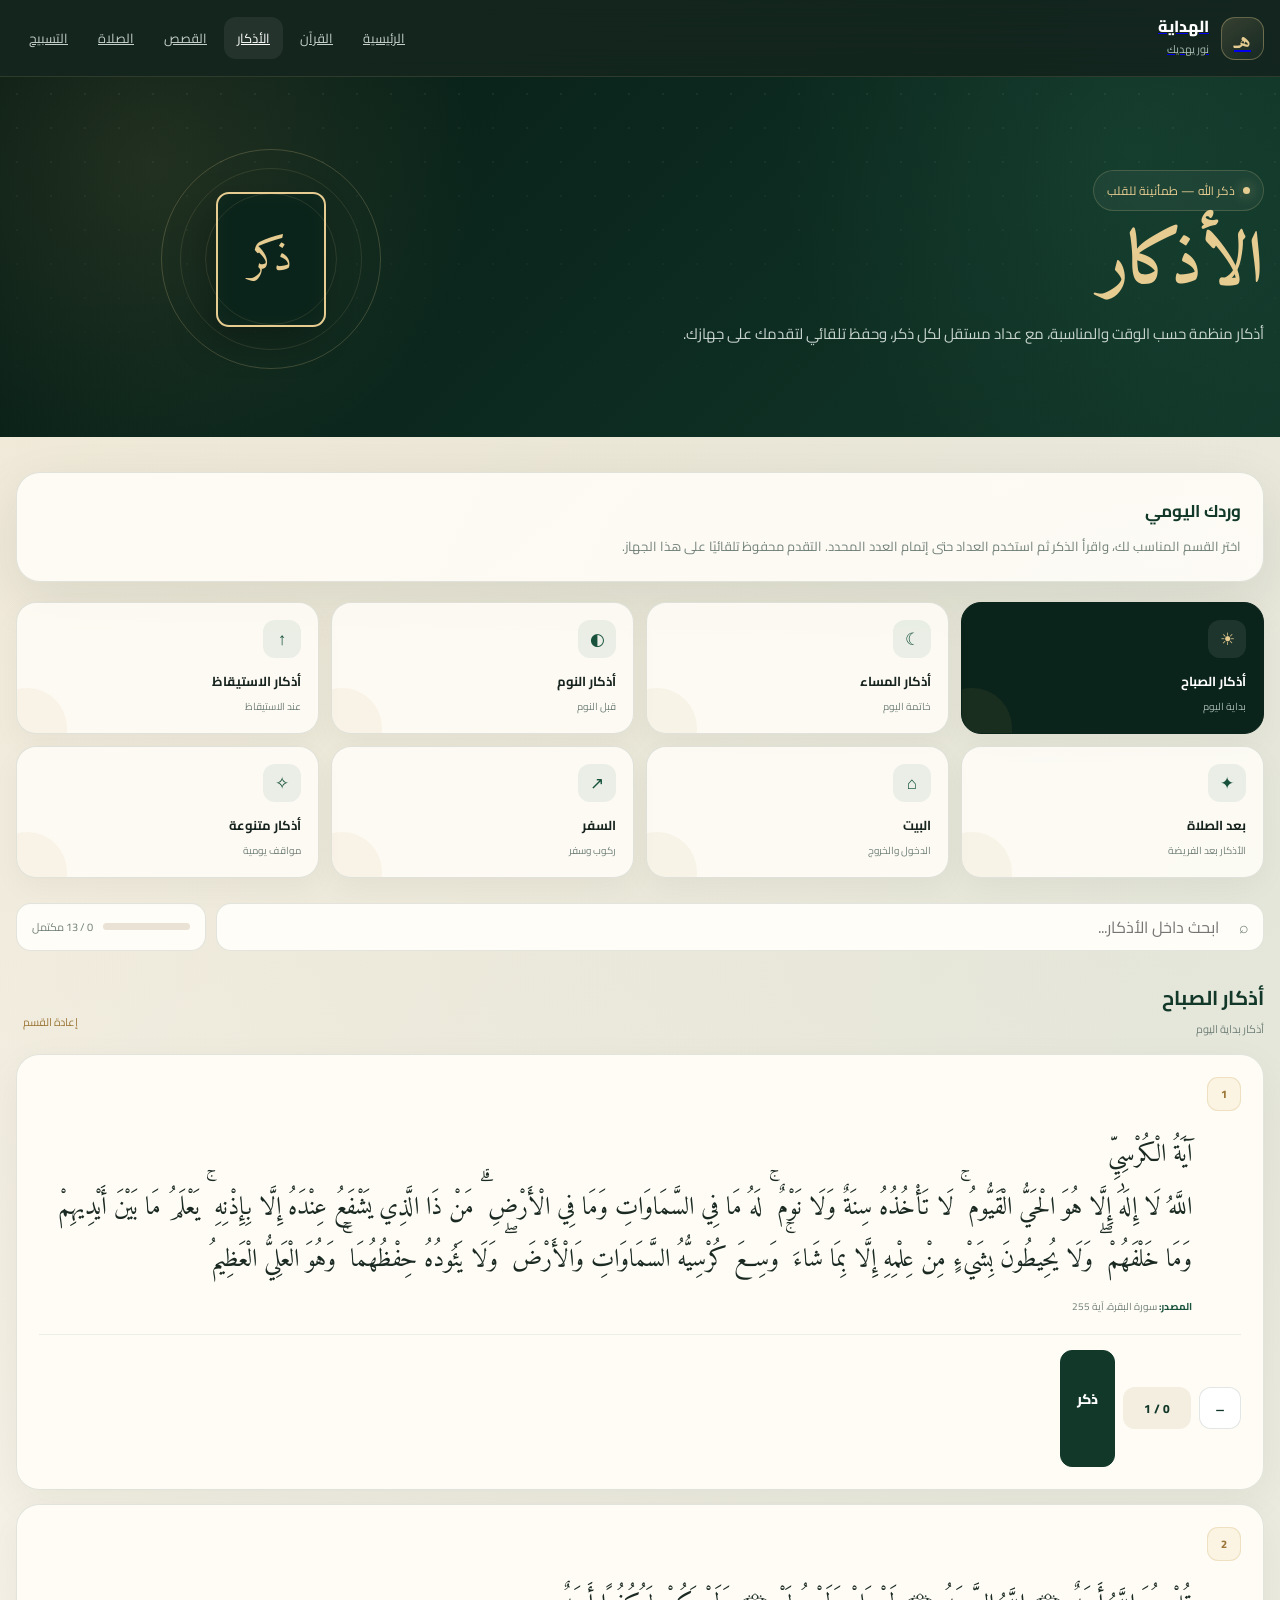
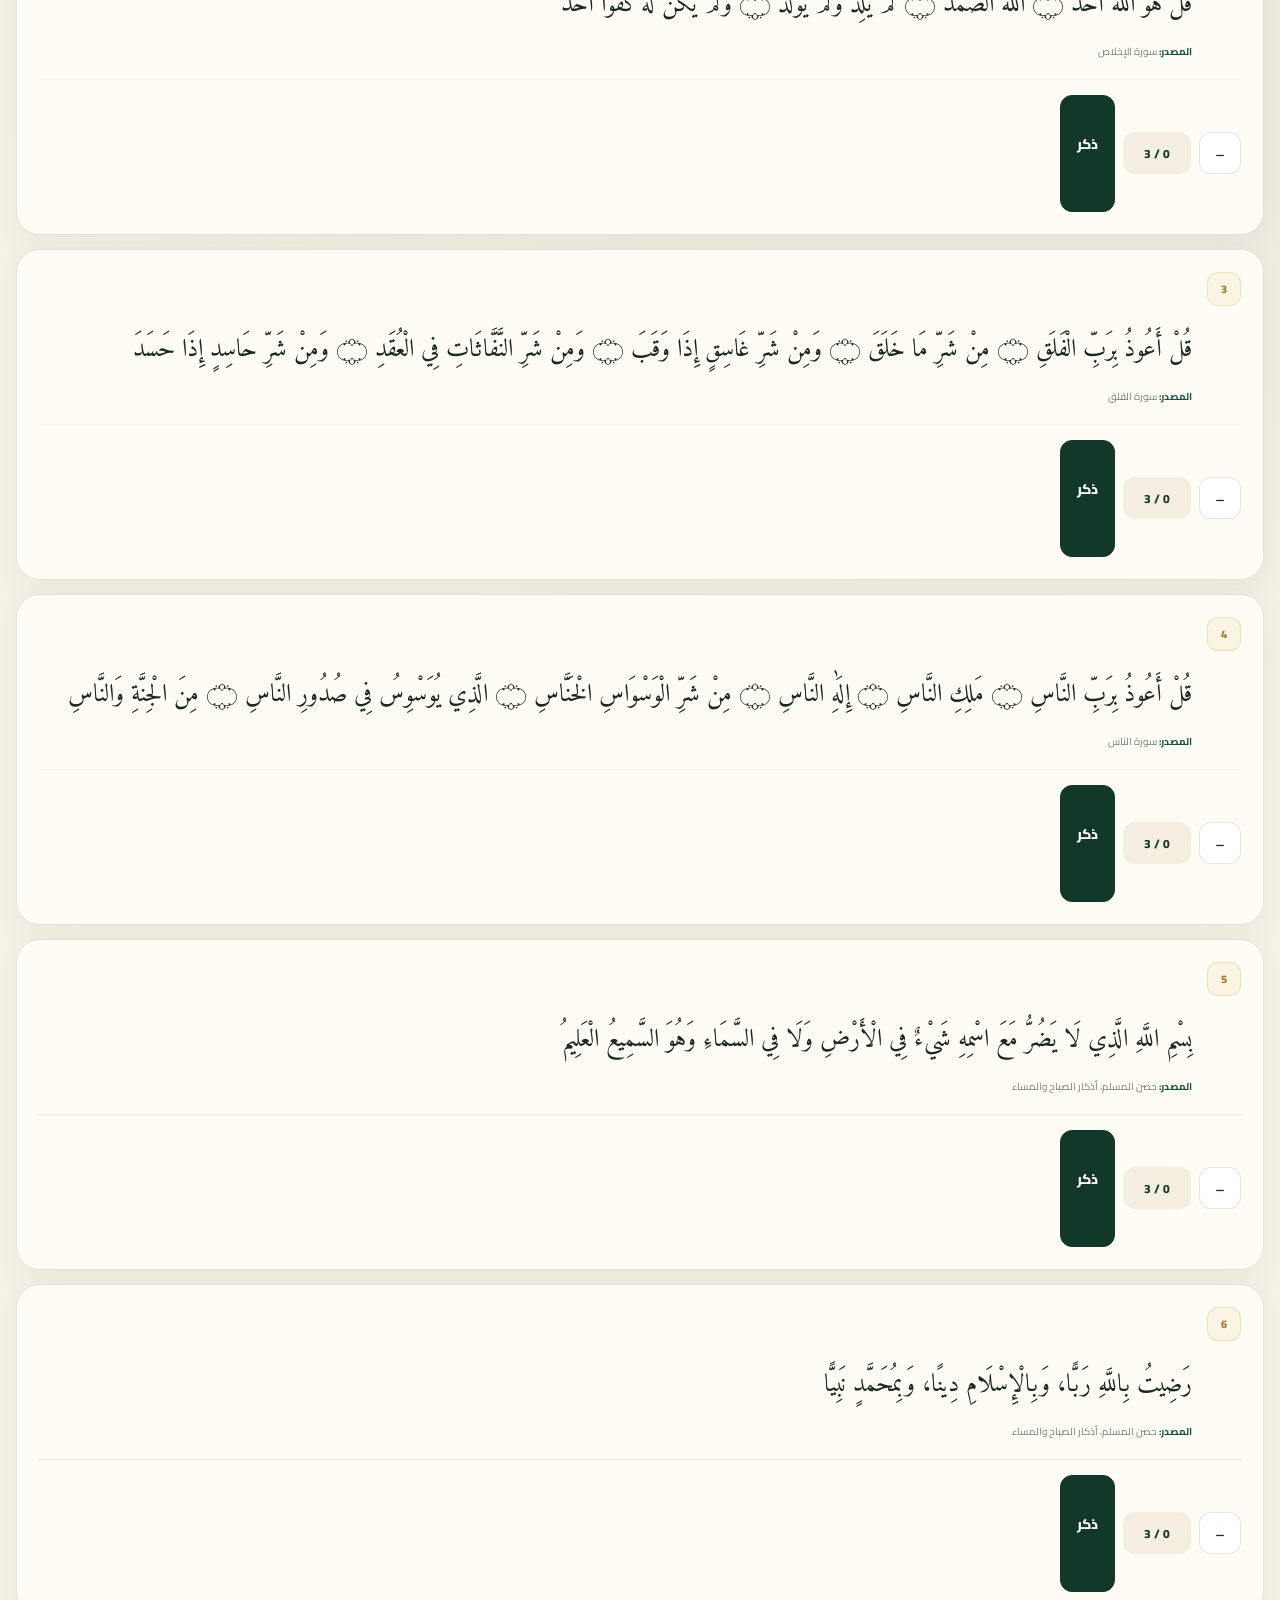
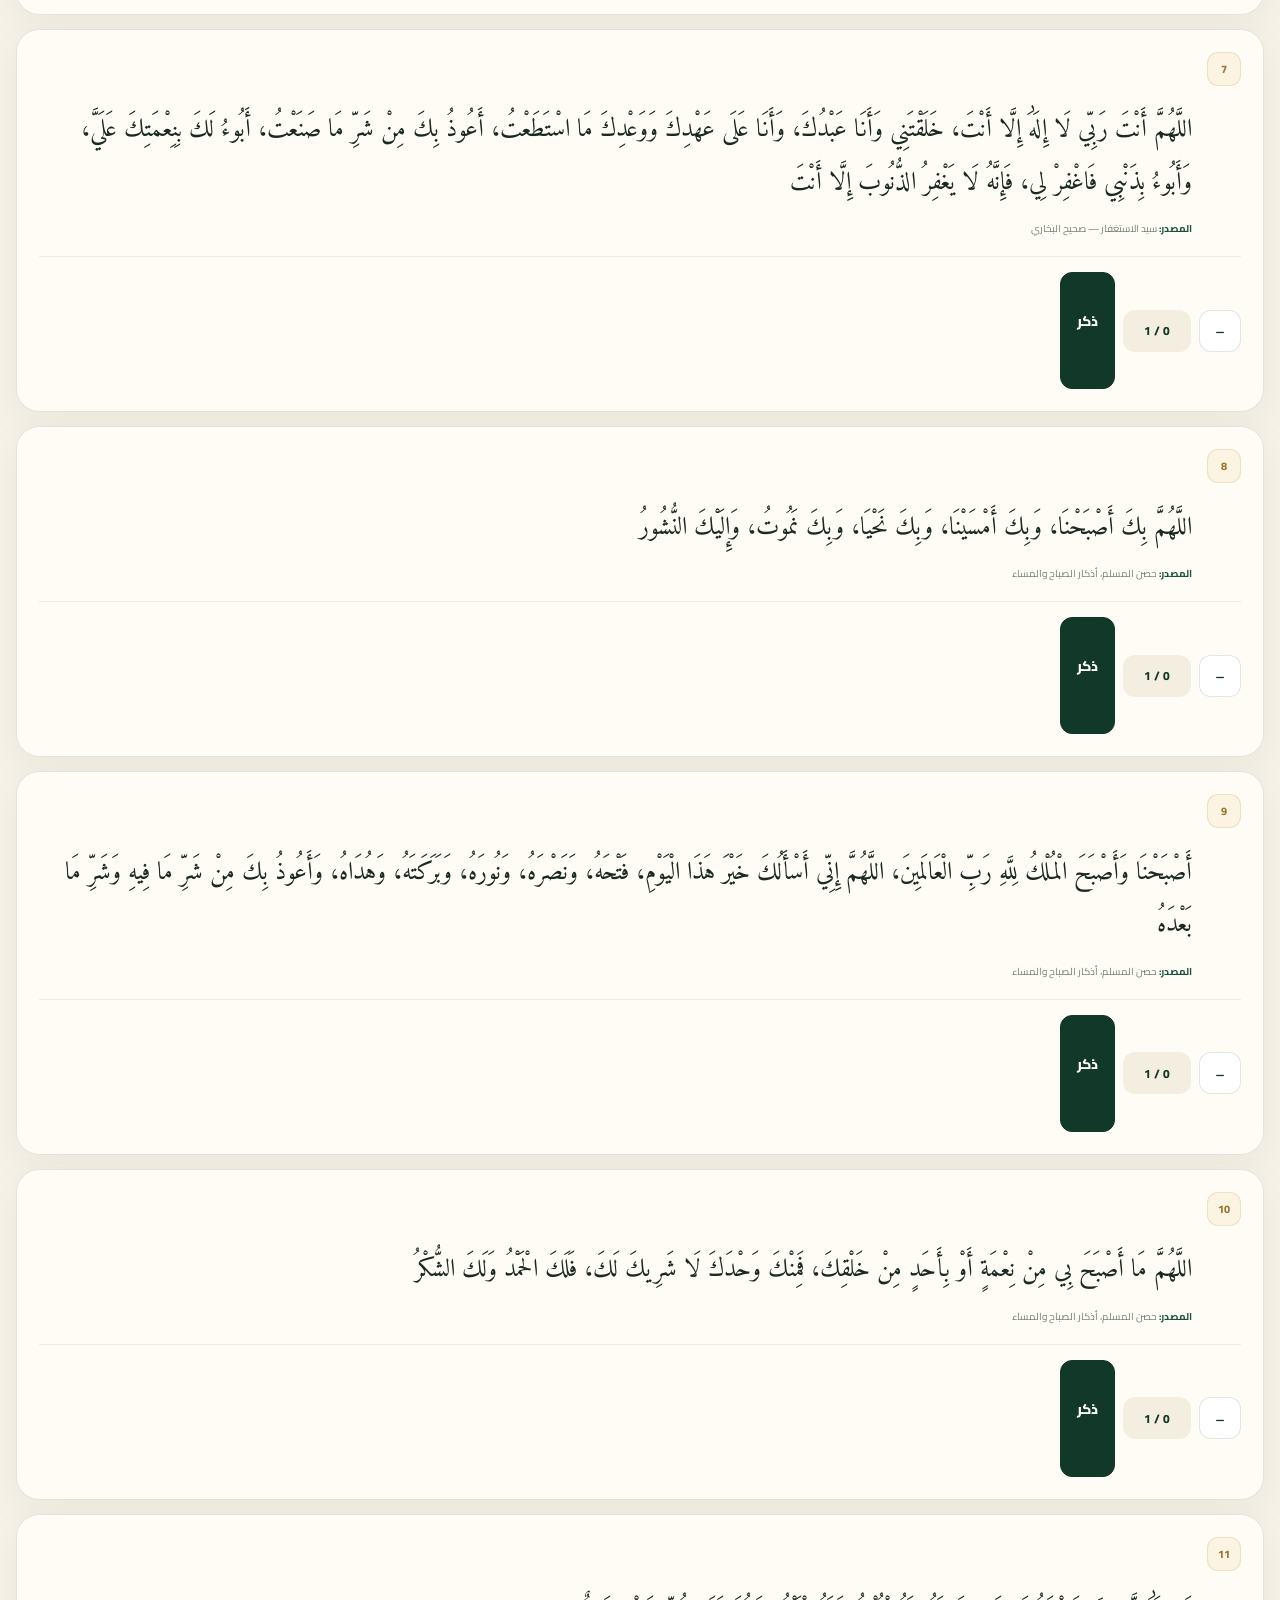
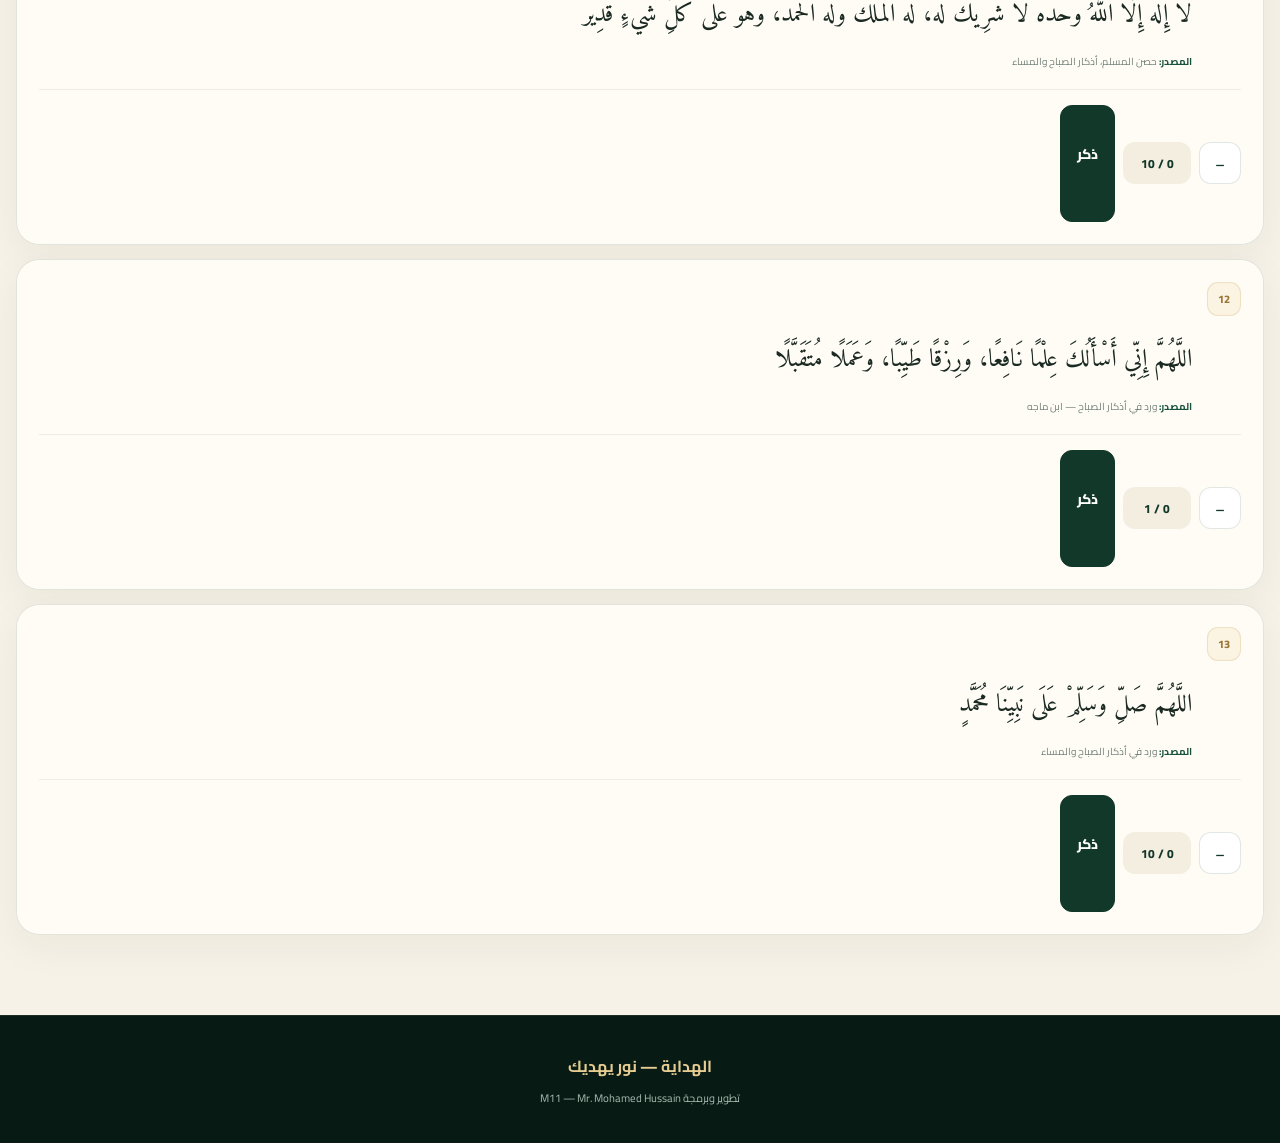
==== commit 7c3816d2: "Update adhkar.html" ====
--- a/adhkar.html
+++ b/adhkar.html
@@ -1,1307 +1,2210 @@
 <!DOCTYPE html>
 <html lang="ar" dir="rtl">
 <head>
-<meta charset="UTF-8">
-<meta name="viewport" content="width=device-width, initial-scale=1.0">
-
-<title>الأذكار — الهداية</title>
-<meta name="description" content="أذكار وأدعية المسلم في منصة الهداية">
-
-<style>
-:root{
-  --green:#0b3d2e;
-  --green2:#145c45;
-  --green3:#1e7355;
-  --gold:#c9a227;
-  --gold2:#e5c75b;
-  --cream:#f7f3e8;
-  --white:#fff;
-  --text:#18352b;
-  --muted:#718078;
-  --line:rgba(11,61,46,.10);
-  --soft:#edf3ee;
-  --shadow:0 15px 45px rgba(11,61,46,.08);
-}
-
-*{
-  box-sizing:border-box;
-  margin:0;
-  padding:0;
-}
-
-body{
-  font-family:Tahoma,Arial,sans-serif;
-  background:
-    radial-gradient(circle at 10% 5%,rgba(201,162,39,.10),transparent 24%),
-    radial-gradient(circle at 90% 50%,rgba(20,92,69,.08),transparent 28%),
-    var(--cream);
-  color:var(--text);
-  min-height:100vh;
-}
-
-button,
-input{
-  font-family:inherit;
-}
-
-button{
-  cursor:pointer;
-}
-
-a{
-  text-decoration:none;
-  color:inherit;
-}
-
-/* NAV */
-
-header{
-  position:sticky;
-  top:0;
-  z-index:100;
-  background:rgba(247,243,232,.91);
-  backdrop-filter:blur(18px);
-  border-bottom:1px solid var(--line);
-}
-
-.nav{
-  max-width:1250px;
-  min-height:74px;
-  margin:auto;
-  padding:0 22px;
-  display:flex;
-  justify-content:space-between;
-  align-items:center;
-  gap:20px;
-}
-
-.brand{
-  display:flex;
-  align-items:center;
-  gap:11px;
-  color:var(--green);
-  font-weight:900;
-}
-
-.logo{
-  width:46px;
-  height:46px;
-  border-radius:15px;
-  background:linear-gradient(145deg,#145c45,#082c22);
-  display:grid;
-  place-items:center;
-  color:var(--gold2);
-  font-size:24px;
-  box-shadow:0 8px 25px rgba(11,61,46,.18);
-}
-
-.nav-links{
-  display:flex;
-  gap:5px;
-}
-
-.nav-links a{
-  padding:10px 13px;
-  border-radius:12px;
-  color:#466056;
-  font-size:14px;
-  font-weight:800;
-  transition:.2s;
-}
-
-.nav-links a:hover{
-  background:#e9e3d2;
-  color:var(--green);
-}
-
-/* PAGE */
-
-.container{
-  max-width:1250px;
-  margin:auto;
-  padding:42px 22px 90px;
-}
-
-.hero{
-  border-radius:32px;
-  padding:40px;
-  color:white;
-  background:
-    radial-gradient(circle at 82% 18%,rgba(229,199,91,.16),transparent 25%),
-    radial-gradient(circle at 10% 90%,rgba(44,139,103,.20),transparent 30%),
-    linear-gradient(135deg,#082c22,#0d503a);
-  box-shadow:0 25px 70px rgba(11,61,46,.18);
-  position:relative;
-  overflow:hidden;
-}
-
-.hero:after{
-  content:"۞";
-  position:absolute;
-  left:30px;
-  top:-25px;
-  font-size:190px;
-  color:rgba(229,199,91,.045);
-  transform:rotate(12deg);
-}
-
-.hero small{
-  color:var(--gold2);
-  font-weight:900;
-}
-
-.hero h1{
-  font-size:clamp(38px,6vw,65px);
-  margin:9px 0 12px;
-}
-
-.hero p{
-  max-width:720px;
-  color:rgba(255,255,255,.73);
-  line-height:2;
-}
-
-.hero-stats{
-  display:flex;
-  flex-wrap:wrap;
-  gap:10px;
-  margin-top:25px;
-}
-
-.stat{
-  background:rgba(255,255,255,.07);
-  border:1px solid rgba(255,255,255,.10);
-  padding:12px 16px;
-  border-radius:14px;
-}
-
-.stat strong{
-  display:block;
-  color:var(--gold2);
-  font-size:19px;
-}
-
-.stat span{
-  font-size:11px;
-  color:rgba(255,255,255,.60);
-}
-
-/* SEARCH */
-
-.search-box{
-  margin-top:24px;
-  display:flex;
-  gap:10px;
-}
-
-.search{
-  width:100%;
-  height:54px;
-  border-radius:16px;
-  border:1px solid var(--line);
-  background:white;
-  outline:none;
-  padding:0 19px;
-  color:var(--text);
-  font-size:15px;
-  box-shadow:0 8px 25px rgba(11,61,46,.05);
-}
-
-.search:focus{
-  border-color:rgba(201,162,39,.55);
-  box-shadow:0 0 0 4px rgba(201,162,39,.08);
-}
-
-/* CATEGORY GRID */
-
-.section-title{
-  margin:48px 0 20px;
-  display:flex;
-  justify-content:space-between;
-  align-items:end;
-  gap:15px;
-}
-
-.section-title h2{
-  color:var(--green);
-  font-size:29px;
-}
-
-.section-title span{
-  color:var(--muted);
-  font-size:13px;
-}
-
-.categories{
-  display:grid;
-  grid-template-columns:repeat(4,1fr);
-  gap:14px;
-}
-
-.category{
-  border:1px solid var(--line);
-  background:white;
-  border-radius:22px;
-  padding:20px;
-  box-shadow:0 10px 32px rgba(11,61,46,.055);
-  transition:.25s;
-  text-align:right;
-  cursor:pointer;
-}
-
-.category:hover{
-  transform:translateY(-6px);
-  box-shadow:0 20px 45px rgba(11,61,46,.11);
-}
-
-.category.active{
-  border-color:rgba(201,162,39,.65);
-  box-shadow:0 0 0 3px rgba(201,162,39,.08);
-}
-
-.cat-icon{
-  width:52px;
-  height:52px;
-  border-radius:17px;
-  background:var(--soft);
-  display:grid;
-  place-items:center;
-  font-size:23px;
-  margin-bottom:14px;
-}
-
-.category h3{
-  color:var(--green);
-  font-size:17px;
-  margin-bottom:5px;
-}
-
-.category p{
-  color:var(--muted);
-  font-size:12px;
-  line-height:1.7;
-}
-
-.category .cat-count{
-  display:block;
-  color:#9a7a1d;
-  font-size:11px;
-  font-weight:900;
-  margin-top:10px;
-}
-
-/* AZKAR */
-
-.azkar-area{
-  margin-top:50px;
-}
-
-.azkar-card{
-  background:white;
-  border:1px solid var(--line);
-  border-radius:25px;
-  padding:25px;
-  margin-bottom:16px;
-  box-shadow:var(--shadow);
-  position:relative;
-  overflow:hidden;
-}
-
-.azkar-card.done{
-  border-color:rgba(20,92,69,.30);
-  background:#fbfdfb;
-}
-
-.azkar-top{
-  display:flex;
-  justify-content:space-between;
-  align-items:center;
-  gap:12px;
-  margin-bottom:16px;
-}
-
-.source{
-  color:#9b7b1d;
-  font-size:11px;
-  font-weight:900;
-}
-
-.counter-badge{
-  background:var(--soft);
-  color:var(--green);
-  padding:7px 11px;
-  border-radius:999px;
-  font-size:11px;
-  font-weight:900;
-}
-
-.azkar-text{
-  font-size:21px;
-  line-height:2.15;
-  color:#17382d;
-  margin-bottom:20px;
-}
-
-.azkar-bottom{
-  display:flex;
-  align-items:center;
-  justify-content:space-between;
-  gap:15px;
-}
-
-.repeat-info{
-  color:var(--muted);
-  font-size:12px;
-}
-
-.counter-actions{
-  display:flex;
-  align-items:center;
-  gap:7px;
-}
-
-.minus,
-.plus{
-  width:43px;
-  height:43px;
-  border-radius:13px;
-  border:1px solid var(--line);
-  background:#f7faf7;
-  color:var(--green);
-  font-size:19px;
-  font-weight:900;
-}
-
-.plus{
-  background:var(--green);
-  color:white;
-}
-
-.plus:hover{
-  background:var(--green2);
-}
-
-.minus:hover{
-  background:#eef2ef;
-}
-
-.finish{
-  margin-top:16px;
-  width:100%;
-  height:44px;
-  border:0;
-  border-radius:13px;
-  background:#edf3ee;
-  color:var(--green);
-  font-weight:900;
-}
-
-.azkar-card.done .finish{
-  background:#dceee5;
-  color:var(--green2);
-}
-
-/* PROGRESS */
-
-.progress-box{
-  background:white;
-  border:1px solid var(--line);
-  border-radius:22px;
-  padding:20px;
-  margin-bottom:18px;
-}
-
-.progress-head{
-  display:flex;
-  justify-content:space-between;
-  color:var(--green);
-  font-weight:900;
-  font-size:13px;
-  margin-bottom:10px;
-}
-
-.progress-bar{
-  height:9px;
-  background:#edf1ed;
-  border-radius:999px;
-  overflow:hidden;
-}
-
-.progress-bar span{
-  display:block;
-  height:100%;
-  width:0;
-  background:linear-gradient(90deg,var(--green2),var(--gold));
-  border-radius:inherit;
-  transition:.3s;
-}
-
-.reset-all{
-  border:1px solid var(--line);
-  background:white;
-  color:#8b6d16;
-  padding:10px 15px;
-  border-radius:12px;
-  font-weight:900;
-}
-
-/* EMPTY */
-
-.empty{
-  display:none;
-  background:white;
-  border:1px solid var(--line);
-  border-radius:22px;
-  padding:40px;
-  text-align:center;
-  color:var(--muted);
-}
-
-/* FOOTER */
-
-footer{
-  background:#082c22;
-  color:white;
-  text-align:center;
-  padding:35px 20px;
-}
-
-footer strong{
-  color:var(--gold2);
-}
-
-footer p{
-  color:rgba(255,255,255,.58);
-  font-size:13px;
-  margin-top:8px;
-}
-
-/* MOBILE */
-
-@media(max-width:1000px){
-  .categories{
-    grid-template-columns:repeat(3,1fr);
+  <meta charset="UTF-8">
+  <meta name="viewport" content="width=device-width, initial-scale=1.0">
+
+  <title>الأذكار | الهداية</title>
+  <meta
+    name="description"
+    content="الأذكار اليومية في منصة الهداية — أذكار الصباح والمساء والنوم وبعد الصلاة وغيرها."
+  >
+
+  <link rel="preconnect" href="https://fonts.googleapis.com">
+  <link rel="preconnect" href="https://fonts.gstatic.com" crossorigin>
+
+  <link
+    href="https://fonts.googleapis.com/css2?family=Amiri:wght@400;700&family=Cairo:wght@400;500;600;700;800&display=swap"
+    rel="stylesheet"
+  >
+
+  <style>
+    :root {
+      --green-950:#071b14;
+      --green-900:#0b241b;
+      --green-850:#0e2d22;
+      --green-800:#12382a;
+      --green-700:#18523c;
+      --green-600:#216b4d;
+
+      --gold:#c9a45b;
+      --gold-light:#e6cc91;
+      --gold-dark:#9c7738;
+
+      --cream:#f7f2e7;
+      --paper:#fffdf7;
+      --paper-2:#f2ecdf;
+
+      --text:#17231e;
+      --muted:#718078;
+
+      --border:rgba(31,63,49,.13);
+      --shadow:0 18px 55px rgba(8,31,22,.09);
+
+      --radius:22px;
+    }
+
+    * {
+      box-sizing:border-box;
+      margin:0;
+      padding:0;
+    }
+
+    html {
+      scroll-behavior:smooth;
+    }
+
+    body {
+      min-height:100vh;
+      overflow-x:hidden;
+      background:
+        radial-gradient(circle at 5% 0%,rgba(201,164,91,.12),transparent 25%),
+        radial-gradient(circle at 95% 15%,rgba(33,107,77,.09),transparent 30%),
+        var(--cream);
+      color:var(--text);
+      font-family:"Cairo",sans-serif;
+    }
+
+    button,input {
+      font:inherit;
+    }
+
+    button {
+      cursor:pointer;
+    }
+
+    /* =========================
+       NAV
+    ========================= */
+
+    .topbar {
+      position:sticky;
+      top:0;
+      z-index:1000;
+      min-height:76px;
+      background:rgba(7,27,20,.95);
+      backdrop-filter:blur(18px);
+      border-bottom:1px solid rgba(230,204,145,.13);
+    }
+
+    .topbar-inner {
+      width:min(1250px,calc(100% - 32px));
+      min-height:76px;
+      margin:auto;
+      display:flex;
+      align-items:center;
+      justify-content:space-between;
+      gap:20px;
+      flex-wrap:wrap;
+    }
+
+    .brand {
+      display:flex;
+      align-items:center;
+      gap:12px;
+    }
+
+    .brand-symbol {
+      width:43px;
+      height:43px;
+      border-radius:14px;
+      display:grid;
+      place-items:center;
+      color:var(--gold-light);
+      font-family:"Amiri",serif;
+      font-size:27px;
+      border:1px solid rgba(230,204,145,.35);
+      background:linear-gradient(
+        145deg,
+        rgba(230,204,145,.16),
+        rgba(255,255,255,.02)
+      );
+    }
+
+    .brand-text strong {
+      display:block;
+      color:#fff;
+      font-size:16px;
+      font-weight:800;
+      line-height:1.2;
+    }
+
+    .brand-text span {
+      display:block;
+      color:#aabdb4;
+      font-size:11px;
+      margin-top:3px;
+    }
+
+    .nav-links {
+      display:flex;
+      align-items:center;
+      gap:4px;
+      overflow-x:auto;
+      max-width:100%;
+    }
+
+    .nav-links a {
+      color:#c6d0cb;
+      font-size:13px;
+      padding:9px 13px;
+      border-radius:12px;
+      white-space:nowrap;
+      transition:.2s ease;
+    }
+
+    .nav-links a:hover,
+    .nav-links a.active {
+      color:#fff;
+      background:rgba(255,255,255,.07);
+    }
+
+    /* =========================
+       HERO
+    ========================= */
+
+    .hero {
+      position:relative;
+      overflow:hidden;
+      background:
+        radial-gradient(circle at 12% 25%,rgba(201,164,91,.13),transparent 28%),
+        radial-gradient(circle at 88% 20%,rgba(58,139,104,.15),transparent 30%),
+        linear-gradient(135deg,var(--green-950),var(--green-800));
+      color:white;
+    }
+
+    .hero::before {
+      content:"";
+      position:absolute;
+      inset:0;
+      opacity:.27;
+      background-image:
+        radial-gradient(
+          circle,
+          rgba(255,255,255,.22) 1px,
+          transparent 1px
+        );
+      background-size:34px 34px;
+      mask-image:linear-gradient(to bottom,#000,transparent);
+    }
+
+    .hero-inner {
+      position:relative;
+      width:min(1250px,calc(100% - 32px));
+      min-height:350px;
+      margin:auto;
+      padding:62px 0 58px;
+      display:grid;
+      grid-template-columns:1.15fr .85fr;
+      align-items:center;
+      gap:50px;
+    }
+
+    .hero-copy {
+      animation:rise .7s ease both;
+    }
+
+    .eyebrow {
+      display:inline-flex;
+      align-items:center;
+      gap:8px;
+      color:var(--gold-light);
+      background:rgba(255,255,255,.045);
+      border:1px solid rgba(230,204,145,.2);
+      border-radius:999px;
+      padding:8px 13px;
+      font-size:12px;
+      margin-bottom:18px;
+    }
+
+    .eyebrow-dot {
+      width:7px;
+      height:7px;
+      border-radius:50%;
+      background:var(--gold-light);
+      box-shadow:0 0 14px rgba(230,204,145,.7);
+    }
+
+    .hero h1 {
+      font-family:"Amiri",serif;
+      font-size:clamp(45px,6vw,72px);
+      line-height:1;
+      margin-bottom:18px;
+    }
+
+    .hero h1 span {
+      color:var(--gold-light);
+    }
+
+    .hero p {
+      max-width:670px;
+      color:#c8d4ce;
+      line-height:2;
+      font-size:15px;
+    }
+
+    .hero-art {
+      min-height:240px;
+      display:grid;
+      place-items:center;
+    }
+
+    .dhikr-orbit {
+      position:relative;
+      width:220px;
+      height:220px;
+      border-radius:50%;
+      border:1px solid rgba(230,204,145,.22);
+      display:grid;
+      place-items:center;
+      animation:float 5s ease-in-out infinite;
+    }
+
+    .dhikr-orbit::before,
+    .dhikr-orbit::after {
+      content:"";
+      position:absolute;
+      border-radius:50%;
+      border:1px solid rgba(230,204,145,.12);
+    }
+
+    .dhikr-orbit::before {
+      inset:18px;
+    }
+
+    .dhikr-orbit::after {
+      inset:43px;
+    }
+
+    .dhikr-symbol {
+      width:110px;
+      height:135px;
+      border-radius:13px;
+      border:2px solid var(--gold-light);
+      display:grid;
+      place-items:center;
+      color:var(--gold-light);
+      background:var(--green-900);
+      font-family:"Amiri",serif;
+      font-size:43px;
+      box-shadow:
+        -10px 15px 35px rgba(0,0,0,.25),
+        inset 0 0 25px rgba(230,204,145,.04);
+    }
+
+    /* =========================
+       MAIN
+    ========================= */
+
+    .main {
+      width:min(1250px,calc(100% - 32px));
+      margin:auto;
+      padding:35px 0 80px;
+    }
+
+    .intro-card {
+      background:rgba(255,253,247,.88);
+      border:1px solid var(--border);
+      border-radius:24px;
+      padding:22px;
+      box-shadow:var(--shadow);
+      margin-bottom:20px;
+    }
+
+    .intro-card strong {
+      color:var(--green-800);
+      font-size:17px;
+    }
+
+    .intro-card p {
+      margin-top:7px;
+      color:var(--muted);
+      font-size:13px;
+      line-height:1.9;
+    }
+
+    /* =========================
+       CATEGORY GRID
+    ========================= */
+
+    .categories {
+      display:grid;
+      grid-template-columns:repeat(4,1fr);
+      gap:12px;
+      margin-bottom:25px;
+    }
+
+    .category {
+      position:relative;
+      overflow:hidden;
+      border:1px solid var(--border);
+      background:rgba(255,253,247,.86);
+      border-radius:20px;
+      padding:17px;
+      text-align:right;
+      color:var(--text);
+      transition:.25s ease;
+      box-shadow:0 10px 30px rgba(8,31,22,.04);
+    }
+
+    .category::after {
+      content:"";
+      position:absolute;
+      width:80px;
+      height:80px;
+      border-radius:50%;
+      left:-30px;
+      bottom:-35px;
+      background:rgba(201,164,91,.08);
+    }
+
+    .category:hover {
+      transform:translateY(-3px);
+      border-color:rgba(33,107,77,.25);
+      box-shadow:0 15px 35px rgba(8,31,22,.08);
+    }
+
+    .category.active {
+      background:var(--green-900);
+      color:white;
+      border-color:var(--green-900);
+    }
+
+    .category-icon {
+      width:38px;
+      height:38px;
+      display:grid;
+      place-items:center;
+      border-radius:12px;
+      background:rgba(33,107,77,.08);
+      color:var(--green-700);
+      margin-bottom:11px;
+      font-size:17px;
+    }
+
+    .category.active .category-icon {
+      background:rgba(255,255,255,.08);
+      color:var(--gold-light);
+    }
+
+    .category strong {
+      display:block;
+      font-size:13px;
+    }
+
+    .category span {
+      display:block;
+      color:var(--muted);
+      font-size:10px;
+      margin-top:4px;
+    }
+
+    .category.active span {
+      color:#a9bbb2;
+    }
+
+    /* =========================
+       TOOLBAR
+    ========================= */
+
+    .toolbar {
+      display:flex;
+      gap:10px;
+      align-items:center;
+      justify-content:space-between;
+      flex-wrap:wrap;
+      margin-bottom:18px;
+    }
+
+    .search {
+      position:relative;
+      flex:1;
+      min-width:220px;
+    }
+
+    .search input {
+      width:100%;
+      height:48px;
+      border:1px solid var(--border);
+      background:#fffdf7;
+      border-radius:15px;
+      outline:none;
+      padding:0 44px 0 15px;
+      color:var(--text);
+    }
+
+    .search span {
+      position:absolute;
+      right:15px;
+      top:50%;
+      transform:translateY(-50%);
+      color:var(--muted);
+    }
+
+    .progress-summary {
+      min-width:190px;
+      height:48px;
+      padding:0 15px;
+      border:1px solid var(--border);
+      border-radius:15px;
+      background:#fffdf7;
+      display:flex;
+      align-items:center;
+      gap:10px;
+    }
+
+    .progress-summary-text {
+      white-space:nowrap;
+      font-size:11px;
+      color:var(--muted);
+    }
+
+    .mini-progress {
+      flex:1;
+      height:7px;
+      border-radius:999px;
+      background:#e9e2d5;
+      overflow:hidden;
+    }
+
+    .mini-progress span {
+      display:block;
+      height:100%;
+      width:0;
+      border-radius:inherit;
+      background:linear-gradient(
+        90deg,
+        var(--green-700),
+        var(--gold)
+      );
+      transition:.35s ease;
+    }
+
+    /* =========================
+       SECTION
+    ========================= */
+
+    .section {
+      margin-top:28px;
+      scroll-margin-top:95px;
+    }
+
+    .section-head {
+      display:flex;
+      justify-content:space-between;
+      align-items:end;
+      gap:15px;
+      margin-bottom:15px;
+    }
+
+    .section-head h2 {
+      color:var(--green-800);
+      font-size:20px;
+    }
+
+    .section-head p {
+      color:var(--muted);
+      font-size:11px;
+      margin-top:3px;
+    }
+
+    .reset-section {
+      border:0;
+      background:transparent;
+      color:var(--gold-dark);
+      font-size:11px;
+      padding:7px;
+    }
+
+    /* =========================
+       DHIKR CARD
+    ========================= */
+
+    .dhikr-list {
+      display:grid;
+      gap:14px;
+    }
+
+    .dhikr-card {
+      background:rgba(255,253,247,.93);
+      border:1px solid var(--border);
+      border-radius:23px;
+      padding:22px;
+      box-shadow:0 12px 40px rgba(8,31,22,.05);
+      transition:.25s ease;
+    }
+
+    .dhikr-card.completed {
+      border-color:rgba(33,107,77,.27);
+      background:
+        linear-gradient(
+          135deg,
+          rgba(33,107,77,.055),
+          rgba(255,253,247,.95)
+        );
+    }
+
+    .dhikr-card:hover {
+      transform:translateY(-2px);
+      box-shadow:0 17px 45px rgba(8,31,22,.08);
+    }
+
+    .dhikr-top {
+      display:flex;
+      justify-content:space-between;
+      gap:15px;
+      align-items:flex-start;
+    }
+
+    .dhikr-number {
+      width:34px;
+      height:34px;
+      flex:0 0 34px;
+      display:grid;
+      place-items:center;
+      border-radius:11px;
+      color:var(--gold-dark);
+      background:#fbf4e3;
+      border:1px solid rgba(201,164,91,.25);
+      font-size:11px;
+      font-weight:800;
+    }
+
+    .dhikr-body {
+      flex:1;
+      min-width:0;
+    }
+
+    .dhikr-text {
+      color:#1a2922;
+      font-family:"Amiri",serif;
+      font-size:25px;
+      line-height:2.1;
+      white-space:pre-line;
+    }
+
+    .dhikr-source {
+      color:var(--muted);
+      font-size:10px;
+      line-height:1.8;
+      margin-top:11px;
+    }
+
+    .dhikr-source strong {
+      color:var(--green-700);
+    }
+
+    .dhikr-bottom {
+      display:flex;
+      justify-content:space-between;
+      align-items:center;
+      gap:12px;
+      margin-top:18px;
+      padding-top:15px;
+      border-top:1px solid rgba(31,63,49,.08);
+      flex-wrap:wrap;
+    }
+
+    .counter-area {
+      display:flex;
+      align-items:center;
+      gap:8px;
+    }
+
+    .counter {
+      min-width:68px;
+      height:42px;
+      border-radius:12px;
+      display:grid;
+      place-items:center;
+      color:var(--green-800);
+      background:#f4eee1;
+      font-size:12px;
+      font-weight:800;
+    }
+
+    .counter.done {
+      color:#fff;
+      background:var(--green-700);
+    }
+
+    .count-btn {
+      width:42px;
+      height:42px;
+      border-radius:12px;
+      border:1px solid var(--border);
+      background:white;
+      color:var(--green-800);
+      transition:.18s ease;
+      font-size:18px;
+    }
+
+    .count-btn:hover {
+      transform:translateY(-1px);
+    }
+
+    .count-btn.main {
+      width:55px;
+      color:white;
+      background:var(--green-800);
+      border-color:var(--green-800);
+      font-size:14px;
+      font-weight:800;
+    }
+
+    .complete-badge {
+      color:var(--green-700);
+      font-size:11px;
+      font-weight:800;
+      opacity:0;
+      transform:translateY(4px);
+      transition:.2s ease;
+    }
+
+    .dhikr-card.completed .complete-badge {
+      opacity:1;
+      transform:translateY(0);
+    }
+
+    .free-count {
+      color:var(--muted);
+      font-size:10px;
+    }
+
+    /* =========================
+       EMPTY
+    ========================= */
+
+    .empty {
+      display:none;
+      background:#fffdf7;
+      border:1px solid var(--border);
+      border-radius:20px;
+      padding:40px 20px;
+      text-align:center;
+      color:var(--muted);
+    }
+
+    .empty.show {
+      display:block;
+    }
+
+    /* =========================
+       FOOTER
+    ========================= */
+
+    footer {
+      background:var(--green-950);
+      color:#a9bbb2;
+      text-align:center;
+      padding:35px 20px;
+      border-top:1px solid rgba(230,204,145,.1);
+    }
+
+    footer strong {
+      color:var(--gold-light);
+    }
+
+    footer p {
+      font-size:11px;
+      margin-top:7px;
+    }
+
+    /* =========================
+       ANIMATIONS
+    ========================= */
+
+    @keyframes rise {
+      from {
+        opacity:0;
+        transform:translateY(16px);
+      }
+
+      to {
+        opacity:1;
+        transform:translateY(0);
+      }
+    }
+
+    @keyframes float {
+      0%,100% {
+        transform:translateY(0);
+      }
+
+      50% {
+        transform:translateY(-8px);
+      }
+    }
+
+    /* =========================
+       RESPONSIVE
+    ========================= */
+
+    @media(max-width:1000px) {
+
+      .hero-inner {
+        grid-template-columns:1fr;
+        text-align:center;
+      }
+
+      .hero-copy {
+        display:flex;
+        flex-direction:column;
+        align-items:center;
+      }
+
+      .hero-art {
+        min-height:175px;
+      }
+
+      .dhikr-orbit {
+        width:170px;
+        height:170px;
+      }
+
+      .dhikr-symbol {
+        width:83px;
+        height:108px;
+        font-size:38px;
+      }
+
+      .categories {
+        grid-template-columns:repeat(2,1fr);
+      }
+    }
+
+    @media(max-width:650px) {
+
+      .topbar-inner {
+        padding:10px 0;
+      }
+
+      .brand-text span {
+        display:none;
+      }
+
+      .hero-inner {
+        padding:45px 0;
+      }
+
+      .hero h1 {
+        font-size:48px;
+      }
+
+      .hero p {
+        font-size:13px;
+      }
+
+      .categories {
+        grid-template-columns:1fr 1fr;
+        gap:8px;
+      }
+
+      .category {
+        padding:14px;
+      }
+
+      .category-icon {
+        width:34px;
+        height:34px;
+      }
+
+      .toolbar {
+        align-items:stretch;
+      }
+
+      .search {
+        min-width:100%;
+      }
+
+      .progress-summary {
+        width:100%;
+      }
+
+      .dhikr-card {
+        padding:18px;
+      }
+
+      .dhikr-text {
+        font-size:23px;
+      }
+
+      .dhikr-bottom {
+        align-items:stretch;
+      }
+
+      .counter-area {
+        width:100%;
+        justify-content:center;
+      }
+    }
+
+    @media(max-width:420px) {
+
+      .categories {
+        grid-template-columns:1fr;
+      }
+
+      .hero h1 {
+        font-size:42px;
+      }
+
+      .dhikr-text {
+        font-size:21px;
+      }
+    }
+  </style>
+</head>
+
+<body>
+
+<header class="topbar">
+
+  <div class="topbar-inner">
+
+    <a href="index.html" class="brand">
+
+      <div class="brand-symbol">
+        هـ
+      </div>
+
+      <div class="brand-text">
+        <strong>الهداية</strong>
+        <span>نور يهديك</span>
+      </div>
+
+    </a>
+
+    <nav class="nav-links">
+
+      <a href="index.html">الرئيسية</a>
+
+      <a href="quran.html">القرآن</a>
+
+      <a href="adhkar.html" class="active">الأذكار</a>
+
+      <a href="stories.html">القصص</a>
+
+      <a href="prayer.html">الصلاة</a>
+
+      <a href="tasbeeh.html">التسبيح</a>
+
+    </nav>
+
+  </div>
+
+</header>
+
+
+<section class="hero">
+
+  <div class="hero-inner">
+
+    <div class="hero-copy">
+
+      <div class="eyebrow">
+        <span class="eyebrow-dot"></span>
+        ذكر الله — طمأنينة للقلب
+      </div>
+
+      <h1>
+        <span>الأذكار</span>
+      </h1>
+
+      <p>
+        أذكار منظمة حسب الوقت والمناسبة، مع عداد مستقل لكل ذكر،
+        وحفظ تلقائي لتقدمك على جهازك.
+      </p>
+
+    </div>
+
+    <div class="hero-art">
+
+      <div class="dhikr-orbit">
+
+        <div class="dhikr-symbol">
+          ذكر
+        </div>
+
+      </div>
+
+    </div>
+
+  </div>
+
+</section>
+
+
+<main class="main">
+
+  <section class="intro-card">
+
+    <strong>
+      وردك اليومي
+    </strong>
+
+    <p>
+      اختر القسم المناسب لك، واقرأ الذكر ثم استخدم العداد حتى إتمام العدد
+      المحدد. التقدم محفوظ تلقائيًا على هذا الجهاز.
+    </p>
+
+  </section>
+
+
+  <section class="categories" id="categories">
+
+    <button
+      class="category active"
+      data-category="morning"
+      type="button"
+    >
+      <div class="category-icon">☀</div>
+      <strong>أذكار الصباح</strong>
+      <span>بداية اليوم</span>
+    </button>
+
+    <button
+      class="category"
+      data-category="evening"
+      type="button"
+    >
+      <div class="category-icon">☾</div>
+      <strong>أذكار المساء</strong>
+      <span>خاتمة اليوم</span>
+    </button>
+
+    <button
+      class="category"
+      data-category="sleep"
+      type="button"
+    >
+      <div class="category-icon">◐</div>
+      <strong>أذكار النوم</strong>
+      <span>قبل النوم</span>
+    </button>
+
+    <button
+      class="category"
+      data-category="wake"
+      type="button"
+    >
+      <div class="category-icon">↑</div>
+      <strong>أذكار الاستيقاظ</strong>
+      <span>عند الاستيقاظ</span>
+    </button>
+
+    <button
+      class="category"
+      data-category="prayer"
+      type="button"
+    >
+      <div class="category-icon">✦</div>
+      <strong>بعد الصلاة</strong>
+      <span>الأذكار بعد الفريضة</span>
+    </button>
+
+    <button
+      class="category"
+      data-category="home"
+      type="button"
+    >
+      <div class="category-icon">⌂</div>
+      <strong>البيت</strong>
+      <span>الدخول والخروج</span>
+    </button>
+
+    <button
+      class="category"
+      data-category="travel"
+      type="button"
+    >
+      <div class="category-icon">↗</div>
+      <strong>السفر</strong>
+      <span>ركوب وسفر</span>
+    </button>
+
+    <button
+      class="category"
+      data-category="daily"
+      type="button"
+    >
+      <div class="category-icon">✧</div>
+      <strong>أذكار متنوعة</strong>
+      <span>مواقف يومية</span>
+    </button>
+
+  </section>
+
+
+  <section class="toolbar">
+
+    <div class="search">
+
+      <span>⌕</span>
+
+      <input
+        id="searchInput"
+        type="search"
+        placeholder="ابحث داخل الأذكار..."
+        autocomplete="off"
+      >
+
+    </div>
+
+    <div class="progress-summary">
+
+      <div class="mini-progress">
+        <span id="progressBar"></span>
+      </div>
+
+      <span
+        class="progress-summary-text"
+        id="progressText"
+      >
+        0 / 0 مكتمل
+      </span>
+
+    </div>
+
+  </section>
+
+
+  <section class="section">
+
+    <div class="section-head">
+
+      <div>
+        <h2 id="sectionTitle">
+          أذكار الصباح
+        </h2>
+
+        <p id="sectionDescription">
+          أذكار بداية اليوم
+        </p>
+      </div>
+
+      <button
+        class="reset-section"
+        id="resetSectionBtn"
+        type="button"
+      >
+        إعادة القسم
+      </button>
+
+    </div>
+
+
+    <div
+      class="dhikr-list"
+      id="dhikrList"
+    ></div>
+
+
+    <div
+      class="empty"
+      id="emptyState"
+    >
+      لا توجد نتيجة مطابقة لبحثك.
+    </div>
+
+  </section>
+
+</main>
+
+
+<footer>
+
+  <strong>
+    الهداية — نور يهديك
+  </strong>
+
+  <p>
+    تطوير وبرمجة M11 — Mr. Mohamed Hussain
+  </p>
+
+</footer>
+
+
+<script>
+/* =========================================================
+   الهداية — نظام الأذكار
+
+   - عداد مستقل لكل ذكر
+   - حفظ تلقائي
+   - بحث
+   - أقسام متعددة
+   - إكمال الذكر
+   - تقدم القسم
+   ========================================================= */
+
+
+const STORAGE_KEY =
+  "alhidayah_adhkar_v3";
+
+
+const sections = {
+
+  morning: {
+    title:"أذكار الصباح",
+    description:"أذكار بداية اليوم",
+    items:[
+
+      {
+        text:"آيَةُ الْكُرْسِيِّ\nاللَّهُ لَا إِلَٰهَ إِلَّا هُوَ الْحَيُّ الْقَيُّومُ ۚ لَا تَأْخُذُهُ سِنَةٌ وَلَا نَوْمٌ ۚ لَهُ مَا فِي السَّمَاوَاتِ وَمَا فِي الْأَرْضِ ۗ مَنْ ذَا الَّذِي يَشْفَعُ عِنْدَهُ إِلَّا بِإِذْنِهِ ۚ يَعْلَمُ مَا بَيْنَ أَيْدِيهِمْ وَمَا خَلْفَهُمْ ۖ وَلَا يُحِيطُونَ بِشَيْءٍ مِنْ عِلْمِهِ إِلَّا بِمَا شَاءَ ۚ وَسِعَ كُرْسِيُّهُ السَّمَاوَاتِ وَالْأَرْضَ ۖ وَلَا يَئُودُهُ حِفْظُهُمَا ۚ وَهُوَ الْعَلِيُّ الْعَظِيمُ",
+        count:1,
+        source:"سورة البقرة، آية 255"
+      },
+
+      {
+        text:"قُلْ هُوَ اللَّهُ أَحَدٌ ۝ اللَّهُ الصَّمَدُ ۝ لَمْ يَلِدْ وَلَمْ يُولَدْ ۝ وَلَمْ يَكُنْ لَهُ كُفُوًا أَحَدٌ",
+        count:3,
+        source:"سورة الإخلاص"
+      },
+
+      {
+        text:"قُلْ أَعُوذُ بِرَبِّ الْفَلَقِ ۝ مِنْ شَرِّ مَا خَلَقَ ۝ وَمِنْ شَرِّ غَاسِقٍ إِذَا وَقَبَ ۝ وَمِنْ شَرِّ النَّفَّاثَاتِ فِي الْعُقَدِ ۝ وَمِنْ شَرِّ حَاسِدٍ إِذَا حَسَدَ",
+        count:3,
+        source:"سورة الفلق"
+      },
+
+      {
+        text:"قُلْ أَعُوذُ بِرَبِّ النَّاسِ ۝ مَلِكِ النَّاسِ ۝ إِلَٰهِ النَّاسِ ۝ مِنْ شَرِّ الْوَسْوَاسِ الْخَنَّاسِ ۝ الَّذِي يُوَسْوِسُ فِي صُدُورِ النَّاسِ ۝ مِنَ الْجِنَّةِ وَالنَّاسِ",
+        count:3,
+        source:"سورة الناس"
+      },
+
+      {
+        text:"بِسْمِ اللَّهِ الَّذِي لَا يَضُرُّ مَعَ اسْمِهِ شَيْءٌ فِي الْأَرْضِ وَلَا فِي السَّمَاءِ وَهُوَ السَّمِيعُ الْعَلِيمُ",
+        count:3,
+        source:"حصن المسلم، أذكار الصباح والمساء"
+      },
+
+      {
+        text:"رَضِيتُ بِاللَّهِ رَبًّا، وَبِالْإِسْلَامِ دِينًا، وَبِمُحَمَّدٍ نَبِيًّا",
+        count:3,
+        source:"حصن المسلم، أذكار الصباح والمساء"
+      },
+
+      {
+        text:"اللَّهُمَّ أَنْتَ رَبِّي لَا إِلَٰهَ إِلَّا أَنْتَ، خَلَقْتَنِي وَأَنَا عَبْدُكَ، وَأَنَا عَلَى عَهْدِكَ وَوَعْدِكَ مَا اسْتَطَعْتُ، أَعُوذُ بِكَ مِنْ شَرِّ مَا صَنَعْتُ، أَبُوءُ لَكَ بِنِعْمَتِكَ عَلَيَّ، وَأَبُوءُ بِذَنْبِي فَاغْفِرْ لِي، فَإِنَّهُ لَا يَغْفِرُ الذُّنُوبَ إِلَّا أَنْتَ",
+        count:1,
+        source:"سيد الاستغفار — صحيح البخاري"
+      },
+
+      {
+        text:"اللَّهُمَّ بِكَ أَصْبَحْنَا، وَبِكَ أَمْسَيْنَا، وَبِكَ نَحْيَا، وَبِكَ نَمُوتُ، وَإِلَيْكَ النُّشُورُ",
+        count:1,
+        source:"حصن المسلم، أذكار الصباح والمساء"
+      },
+
+      {
+        text:"أَصْبَحْنَا وَأَصْبَحَ الْمُلْكُ لِلَّهِ رَبِّ الْعَالَمِينَ، اللَّهُمَّ إِنِّي أَسْأَلُكَ خَيْرَ هَذَا الْيَوْمِ، فَتْحَهُ، وَنَصْرَهُ، وَنُورَهُ، وَبَرَكَتَهُ، وَهُدَاهُ، وَأَعُوذُ بِكَ مِنْ شَرِّ مَا فِيهِ وَشَرِّ مَا بَعْدَهُ",
+        count:1,
+        source:"حصن المسلم، أذكار الصباح والمساء"
+      },
+
+      {
+        text:"اللَّهُمَّ مَا أَصْبَحَ بِي مِنْ نِعْمَةٍ أَوْ بِأَحَدٍ مِنْ خَلْقِكَ، فَمِنْكَ وَحْدَكَ لَا شَرِيكَ لَكَ، فَلَكَ الْحَمْدُ وَلَكَ الشُّكْرُ",
+        count:1,
+        source:"حصن المسلم، أذكار الصباح والمساء"
+      },
+
+      {
+        text:"لَا إِلَٰهَ إِلَّا اللَّهُ وَحْدَهُ لَا شَرِيكَ لَهُ، لَهُ الْمُلْكُ وَلَهُ الْحَمْدُ، وَهُوَ عَلَى كُلِّ شَيْءٍ قَدِيرٌ",
+        count:10,
+        source:"حصن المسلم، أذكار الصباح والمساء"
+      },
+
+      {
+        text:"اللَّهُمَّ إِنِّي أَسْأَلُكَ عِلْمًا نَافِعًا، وَرِزْقًا طَيِّبًا، وَعَمَلًا مُتَقَبَّلًا",
+        count:1,
+        source:"ورد في أذكار الصباح — ابن ماجه"
+      },
+
+      {
+        text:"اللَّهُمَّ صَلِّ وَسَلِّمْ عَلَى نَبِيِّنَا مُحَمَّدٍ",
+        count:10,
+        source:"ورد في أذكار الصباح والمساء"
+      }
+
+    ]
+  },
+
+
+  evening: {
+    title:"أذكار المساء",
+    description:"أذكار نهاية اليوم",
+    items:[
+
+      {
+        text:"آيَةُ الْكُرْسِيِّ\nاللَّهُ لَا إِلَٰهَ إِلَّا هُوَ الْحَيُّ الْقَيُّومُ ۚ لَا تَأْخُذُهُ سِنَةٌ وَلَا نَوْمٌ ۚ لَهُ مَا فِي السَّمَاوَاتِ وَمَا فِي الْأَرْضِ ۗ مَنْ ذَا الَّذِي يَشْفَعُ عِنْدَهُ إِلَّا بِإِذْنِهِ ۚ يَعْلَمُ مَا بَيْنَ أَيْدِيهِمْ وَمَا خَلْفَهُمْ ۖ وَلَا يُحِيطُونَ بِشَيْءٍ مِنْ عِلْمِهِ إِلَّا بِمَا شَاءَ ۚ وَسِعَ كُرْسِيُّهُ السَّمَاوَاتِ وَالْأَرْضَ ۖ وَلَا يَئُودُهُ حِفْظُهُمَا ۚ وَهُوَ الْعَلِيُّ الْعَظِيمُ",
+        count:1,
+        source:"سورة البقرة، آية 255"
+      },
+
+      {
+        text:"قُلْ هُوَ اللَّهُ أَحَدٌ ۝ اللَّهُ الصَّمَدُ ۝ لَمْ يَلِدْ وَلَمْ يُولَدْ ۝ وَلَمْ يَكُنْ لَهُ كُفُوًا أَحَدٌ",
+        count:3,
+        source:"سورة الإخلاص"
+      },
+
+      {
+        text:"قُلْ أَعُوذُ بِرَبِّ الْفَلَقِ ۝ مِنْ شَرِّ مَا خَلَقَ ۝ وَمِنْ شَرِّ غَاسِقٍ إِذَا وَقَبَ ۝ وَمِنْ شَرِّ النَّفَّاثَاتِ فِي الْعُقَدِ ۝ وَمِنْ شَرِّ حَاسِدٍ إِذَا حَسَدَ",
+        count:3,
+        source:"سورة الفلق"
+      },
+
+      {
+        text:"قُلْ أَعُوذُ بِرَبِّ النَّاسِ ۝ مَلِكِ النَّاسِ ۝ إِلَٰهِ النَّاسِ ۝ مِنْ شَرِّ الْوَسْوَاسِ الْخَنَّاسِ ۝ الَّذِي يُوَسْوِسُ فِي صُدُورِ النَّاسِ ۝ مِنَ الْجِنَّةِ وَالنَّاسِ",
+        count:3,
+        source:"سورة الناس"
+      },
+
+      {
+        text:"بِسْمِ اللَّهِ الَّذِي لَا يَضُرُّ مَعَ اسْمِهِ شَيْءٌ فِي الْأَرْضِ وَلَا فِي السَّمَاءِ وَهُوَ السَّمِيعُ الْعَلِيمُ",
+        count:3,
+        source:"حصن المسلم، أذكار الصباح والمساء"
+      },
+
+      {
+        text:"رَضِيتُ بِاللَّهِ رَبًّا، وَبِالْإِسْلَامِ دِينًا، وَبِمُحَمَّدٍ نَبِيًّا",
+        count:3,
+        source:"حصن المسلم، أذكار الصباح والمساء"
+      },
+
+      {
+        text:"اللَّهُمَّ أَنْتَ رَبِّي لَا إِلَٰهَ إِلَّا أَنْتَ، خَلَقْتَنِي وَأَنَا عَبْدُكَ، وَأَنَا عَلَى عَهْدِكَ وَوَعْدِكَ مَا اسْتَطَعْتُ، أَعُوذُ بِكَ مِنْ شَرِّ مَا صَنَعْتُ، أَبُوءُ لَكَ بِنِعْمَتِكَ عَلَيَّ، وَأَبُوءُ بِذَنْبِي فَاغْفِرْ لِي، فَإِنَّهُ لَا يَغْفِرُ الذُّنُوبَ إِلَّا أَنْتَ",
+        count:1,
+        source:"سيد الاستغفار — صحيح البخاري"
+      },
+
+      {
+        text:"اللَّهُمَّ بِكَ أَمْسَيْنَا، وَبِكَ أَصْبَحْنَا، وَبِكَ نَحْيَا، وَبِكَ نَمُوتُ، وَإِلَيْكَ الْمَصِيرُ",
+        count:1,
+        source:"حصن المسلم، أذكار الصباح والمساء"
+      },
+
+      {
+        text:"أَمْسَيْنَا وَأَمْسَى الْمُلْكُ لِلَّهِ رَبِّ الْعَالَمِينَ، اللَّهُمَّ إِنِّي أَسْأَلُكَ خَيْرَ هَذِهِ اللَّيْلَةِ، فَتْحَهَا، وَنَصْرَهَا، وَنُورَهَا، وَبَرَكَتَهَا، وَهُدَاهَا، وَأَعُوذُ بِكَ مِنْ شَرِّ مَا فِيهَا وَشَرِّ مَا بَعْدَهَا",
+        count:1,
+        source:"حصن المسلم، أذكار الصباح والمساء"
+      },
+
+      {
+        text:"اللَّهُمَّ مَا أَمْسَى بِي مِنْ نِعْمَةٍ أَوْ بِأَحَدٍ مِنْ خَلْقِكَ، فَمِنْكَ وَحْدَكَ لَا شَرِيكَ لَكَ، فَلَكَ الْحَمْدُ وَلَكَ الشُّكْرُ",
+        count:1,
+        source:"حصن المسلم، أذكار الصباح والمساء"
+      },
+
+      {
+        text:"لَا إِلَٰهَ إِلَّا اللَّهُ وَحْدَهُ لَا شَرِيكَ لَهُ، لَهُ الْمُلْكُ وَلَهُ الْحَمْدُ، وَهُوَ عَلَى كُلِّ شَيْءٍ قَدِيرٌ",
+        count:10,
+        source:"حصن المسلم، أذكار الصباح والمساء"
+      },
+
+      {
+        text:"اللَّهُمَّ صَلِّ وَسَلِّمْ عَلَى نَبِيِّنَا مُحَمَّدٍ",
+        count:10,
+        source:"ورد في أذكار الصباح والمساء"
+      }
+
+    ]
+  },
+
+
+  sleep: {
+    title:"أذكار النوم",
+    description:"أذكار ما قبل النوم",
+    items:[
+
+      {
+        text:"آيَةُ الْكُرْسِيِّ\nاللَّهُ لَا إِلَٰهَ إِلَّا هُوَ الْحَيُّ الْقَيُّومُ ۚ لَا تَأْخُذُهُ سِنَةٌ وَلَا نَوْمٌ ۚ لَهُ مَا فِي السَّمَاوَاتِ وَمَا فِي الْأَرْضِ ۗ مَنْ ذَا الَّذِي يَشْفَعُ عِنْدَهُ إِلَّا بِإِذْنِهِ ۚ يَعْلَمُ مَا بَيْنَ أَيْدِيهِمْ وَمَا خَلْفَهُمْ ۖ وَلَا يُحِيطُونَ بِشَيْءٍ مِنْ عِلْمِهِ إِلَّا بِمَا شَاءَ ۚ وَسِعَ كُرْسِيُّهُ السَّمَاوَاتِ وَالْأَرْضَ ۖ وَلَا يَئُودُهُ حِفْظُهُمَا ۚ وَهُوَ الْعَلِيُّ الْعَظِيمُ",
+        count:1,
+        source:"سورة البقرة، آية 255"
+      },
+
+      {
+        text:"قُلْ هُوَ اللَّهُ أَحَدٌ ۝ اللَّهُ الصَّمَدُ ۝ لَمْ يَلِدْ وَلَمْ يُولَدْ ۝ وَلَمْ يَكُنْ لَهُ كُفُوًا أَحَدٌ",
+        count:3,
+        source:"سورة الإخلاص"
+      },
+
+      {
+        text:"قُلْ أَعُوذُ بِرَبِّ الْفَلَقِ ۝ مِنْ شَرِّ مَا خَلَقَ ۝ وَمِنْ شَرِّ غَاسِقٍ إِذَا وَقَبَ ۝ وَمِنْ شَرِّ النَّفَّاثَاتِ فِي الْعُقَدِ ۝ وَمِنْ شَرِّ حَاسِدٍ إِذَا حَسَدَ",
+        count:3,
+        source:"سورة الفلق"
+      },
+
+      {
+        text:"قُلْ أَعُوذُ بِرَبِّ النَّاسِ ۝ مَلِكِ النَّاسِ ۝ إِلَٰهِ النَّاسِ ۝ مِنْ شَرِّ الْوَسْوَاسِ الْخَنَّاسِ ۝ الَّذِي يُوَسْوِسُ فِي صُدُورِ النَّاسِ ۝ مِنَ الْجِنَّةِ وَالنَّاسِ",
+        count:3,
+        source:"سورة الناس"
+      },
+
+      {
+        text:"اللَّهُمَّ أَسْلَمْتُ نَفْسِي إِلَيْكَ، وَفَوَّضْتُ أَمْرِي إِلَيْكَ، وَوَجَّهْتُ وَجْهِيَ إِلَيْكَ، وَأَلْجَأْتُ ظَهْرِي إِلَيْكَ، رَغْبَةً وَرَهْبَةً إِلَيْكَ، لَا مَلْجَأَ وَلَا مَنْجَا مِنْكَ إِلَّا إِلَيْكَ، آمَنْتُ بِكِتَابِكَ الَّذِي أَنْزَلْتَ، وَبِنَبِيِّكَ الَّذِي أَرْسَلْتَ",
+        count:1,
+        source:"صحيح البخاري وصحيح مسلم"
+      },
+
+      {
+        text:"بِاسْمِكَ اللَّهُمَّ أَمُوتُ وَأَحْيَا",
+        count:1,
+        source:"صحيح البخاري"
+      },
+
+      {
+        text:"سُبْحَانَ اللَّهِ",
+        count:33,
+        source:"تسبيح قبل النوم"
+      },
+
+      {
+        text:"الْحَمْدُ لِلَّهِ",
+        count:33,
+        source:"تحميد قبل النوم"
+      },
+
+      {
+        text:"اللَّهُ أَكْبَرُ",
+        count:34,
+        source:"تكبير قبل النوم"
+      }
+
+    ]
+  },
+
+
+  wake: {
+    title:"أذكار الاستيقاظ",
+    description:"ما يقال عند الاستيقاظ من النوم",
+    items:[
+
+      {
+        text:"الْحَمْدُ لِلَّهِ الَّذِي أَحْيَانَا بَعْدَ مَا أَمَاتَنَا وَإِلَيْهِ النُّشُورُ",
+        count:1,
+        source:"صحيح البخاري وصحيح مسلم"
+      },
+
+      {
+        text:"لَا إِلَٰهَ إِلَّا اللَّهُ وَحْدَهُ لَا شَرِيكَ لَهُ، لَهُ الْمُلْكُ وَلَهُ الْحَمْدُ، وَهُوَ عَلَى كُلِّ شَيْءٍ قَدِيرٌ، سُبْحَانَ اللَّهِ، وَالْحَمْدُ لِلَّهِ، وَلَا إِلَٰهَ إِلَّا اللَّهُ، وَاللَّهُ أَكْبَرُ، وَلَا حَوْلَ وَلَا قُوَّةَ إِلَّا بِاللَّهِ",
+        count:1,
+        source:"ورد في أذكار الاستيقاظ"
+      }
+
+    ]
+  },
+
+
+  prayer: {
+    title:"أذكار بعد الصلاة",
+    description:"أذكار تقال بعد الصلوات المفروضة",
+    items:[
+
+      {
+        text:"أَسْتَغْفِرُ اللَّهَ",
+        count:3,
+        source:"صحيح مسلم"
+      },
+
+      {
+        text:"اللَّهُمَّ أَنْتَ السَّلَامُ، وَمِنْكَ السَّلَامُ، تَبَارَكْتَ يَا ذَا الْجَلَالِ وَالْإِكْرَامِ",
+        count:1,
+        source:"صحيح مسلم"
+      },
+
+      {
+        text:"سُبْحَانَ اللَّهِ",
+        count:33,
+        source:"التسبيح بعد الصلاة"
+      },
+
+      {
+        text:"الْحَمْدُ لِلَّهِ",
+        count:33,
+        source:"التحميد بعد الصلاة"
+      },
+
+      {
+        text:"اللَّهُ أَكْبَرُ",
+        count:33,
+        source:"التكبير بعد الصلاة"
+      },
+
+      {
+        text:"لَا إِلَٰهَ إِلَّا اللَّهُ وَحْدَهُ لَا شَرِيكَ لَهُ، لَهُ الْمُلْكُ وَلَهُ الْحَمْدُ، وَهُوَ عَلَى كُلِّ شَيْءٍ قَدِيرٌ",
+        count:1,
+        source:"صحيح مسلم"
+      },
+
+      {
+        text:"آيَةُ الْكُرْسِيِّ",
+        count:1,
+        source:"ورد في فضل قراءتها دبر كل صلاة مكتوبة"
+      }
+
+    ]
+  },
+
+
+  home: {
+    title:"أذكار البيت",
+    description:"أذكار الدخول والخروج من المنزل",
+    items:[
+
+      {
+        text:"بِسْمِ اللَّهِ، تَوَكَّلْتُ عَلَى اللَّهِ، وَلَا حَوْلَ وَلَا قُوَّةَ إِلَّا بِاللَّهِ",
+        count:1,
+        source:"سنن أبي داود والترمذي"
+      },
+
+      {
+        text:"اللَّهُمَّ إِنِّي أَسْأَلُكَ خَيْرَ الْمَوْلَجِ، وَخَيْرَ الْمَخْرَجِ، بِسْمِ اللَّهِ وَلَجْنَا، وَبِسْمِ اللَّهِ خَرَجْنَا، وَعَلَى اللَّهِ رَبِّنَا تَوَكَّلْنَا",
+        count:1,
+        source:"ورد عند دخول المنزل"
+      }
+
+    ]
+  },
+
+
+  travel: {
+    title:"أذكار السفر",
+    description:"أذكار الركوب والسفر",
+    items:[
+
+      {
+        text:"سُبْحَانَ الَّذِي سَخَّرَ لَنَا هَذَا وَمَا كُنَّا لَهُ مُقْرِنِينَ ۝ وَإِنَّا إِلَى رَبِّنَا لَمُنْقَلِبُونَ",
+        count:1,
+        source:"سورة الزخرف، 13-14"
+      },
+
+      {
+        text:"اللَّهُمَّ إِنَّا نَسْأَلُكَ فِي سَفَرِنَا هَذَا الْبِرَّ وَالتَّقْوَى، وَمِنَ الْعَمَلِ مَا تَرْضَى، اللَّهُمَّ هَوِّنْ عَلَيْنَا سَفَرَنَا هَذَا، وَاطْوِ عَنَّا بُعْدَهُ",
+        count:1,
+        source:"صحيح مسلم"
+      },
+
+      {
+        text:"اللَّهُمَّ أَنْتَ الصَّاحِبُ فِي السَّفَرِ، وَالْخَلِيفَةُ فِي الْأَهْلِ",
+        count:1,
+        source:"صحيح مسلم"
+      }
+
+    ]
+  },
+
+
+  daily: {
+    title:"أذكار متنوعة",
+    description:"أذكار وأدعية لمواقف يومية",
+    items:[
+
+      {
+        text:"رَبِّ اغْفِرْ لِي وَتُبْ عَلَيَّ، إِنَّكَ أَنْتَ التَّوَّابُ الرَّحِيمُ",
+        count:100,
+        source:"ورد في الاستغفار والتوبة"
+      },
+
+      {
+        text:"لَا حَوْلَ وَلَا قُوَّةَ إِلَّا بِاللَّهِ",
+        count:null,
+        source:"ذكر عظيم — العداد مفتوح"
+      },
+
+      {
+        text:"أَسْتَغْفِرُ اللَّهَ وَأَتُوبُ إِلَيْهِ",
+        count:100,
+        source:"ورد في كثرة استغفار النبي ﷺ"
+      },
+
+      {
+        text:"سُبْحَانَ اللَّهِ وَبِحَمْدِهِ",
+        count:100,
+        source:"صحيح البخاري وصحيح مسلم"
+      },
+
+      {
+        text:"سُبْحَانَ اللَّهِ وَبِحَمْدِهِ، سُبْحَانَ اللَّهِ الْعَظِيمِ",
+        count:null,
+        source:"صحيح البخاري وصحيح مسلم"
+      }
+
+    ]
+  }
+
+};
+
+
+/* =========================
+   STATE
+========================= */
+
+let activeCategory =
+  "morning";
+
+let progress =
+  loadProgress();
+
+
+/* =========================
+   STORAGE
+========================= */
+
+function loadProgress() {
+
+  try {
+
+    const raw =
+      localStorage.getItem(
+        STORAGE_KEY
+      );
+
+    if (!raw) {
+      return {};
+    }
+
+    const parsed =
+      JSON.parse(raw);
+
+    return parsed &&
+      typeof parsed === "object"
+      ? parsed
+      : {};
+
+  } catch {
+
+    return {};
+
   }
 }
 
-@media(max-width:700px){
-  .nav-links{
-    display:none;
-  }
-
-  .container{
-    padding-top:25px;
-  }
-
-  .hero{
-    padding:30px 22px;
-    border-radius:27px;
-  }
-
-  .categories{
-    grid-template-columns:repeat(2,1fr);
-  }
-
-  .section-title{
-    display:block;
-  }
-
-  .section-title span{
-    display:block;
-    margin-top:7px;
-  }
-
-  .azkar-text{
-    font-size:18px;
-  }
+
+function saveProgress() {
+
+  localStorage.setItem(
+    STORAGE_KEY,
+    JSON.stringify(progress)
+  );
+
 }
 
-@media(max-width:480px){
-  .categories{
-    grid-template-columns:1fr 1fr;
-    gap:9px;
-  }
-
-  .category{
-    padding:15px;
-  }
-
-  .cat-icon{
-    width:45px;
-    height:45px;
-  }
-
-  .azkar-card{
-    padding:18px;
-  }
-
-  .azkar-bottom{
-    align-items:flex-start;
-    flex-direction:column;
-  }
-
-  .counter-actions{
-    width:100%;
-    justify-content:space-between;
-  }
+
+/* =========================
+   ID
+========================= */
+
+function getId(
+  category,
+  index
+) {
+
+  return `${category}_${index}`;
+
 }
-</style>
-</head>
-
-<body>
-
-<header>
-<div class="nav">
-
-<a href="index.html" class="brand">
-  <div class="logo">هـ</div>
-  <span>الهداية</span>
-</a>
-
-<nav class="nav-links">
-  <a href="index.html">الرئيسية</a>
-  <a href="stories.html">القصص</a>
-  <a href="quran.html">القرآن</a>
-  <a href="prayer.html">الصلاة</a>
-  <a href="tasbeeh.html">التسبيح</a>
-</nav>
-
-</div>
-</header>
-
-<main class="container">
-
-<section class="hero">
-
-  <small>اذكر الله في كل وقت</small>
-
-  <h1>أذكار المسلم</h1>
-
-  <p>
-    مكتبة منظمة للأذكار والأدعية في مختلف أوقات اليوم والمواقف اليومية،
-    مع عداد مستقل وحفظ للتقدم على جهازك.
-  </p>
-
-  <div class="hero-stats">
-    <div class="stat">
-      <strong id="categoryCount">24</strong>
-      <span>قسم</span>
-    </div>
-
-    <div class="stat">
-      <strong id="totalCount">—</strong>
-      <span>ذكر متاح</span>
-    </div>
-
-    <div class="stat">
-      <strong>✓</strong>
-      <span>حفظ تلقائي</span>
-    </div>
-  </div>
-
-</section>
-
-<div class="search-box">
-  <input
-    id="search"
-    class="search"
-    type="search"
-    placeholder="ابحث عن ذكر أو قسم..."
-    autocomplete="off"
-  >
-</div>
-
-<div class="section-title">
-  <h2>أقسام الأذكار</h2>
-  <span>اختر القسم الذي تحتاجه</span>
-</div>
-
-<section id="categories" class="categories"></section>
-
-<section class="azkar-area">
-
-  <div class="section-title">
-
-    <div>
-      <h2 id="sectionName">أذكار الصباح</h2>
-      <span id="sectionDescription">
-        ورد الصباح
-      </span>
-    </div>
-
-    <button id="resetAll" class="reset-all">
-      تصفير القسم
-    </button>
-
-  </div>
-
-  <div class="progress-box">
-
-    <div class="progress-head">
-      <span>تقدم القسم</span>
-      <span id="progressText">0%</span>
-    </div>
-
-    <div class="progress-bar">
-      <span id="progress"></span>
-    </div>
-
-  </div>
-
-  <div id="azkar"></div>
-
-  <div id="empty" class="empty">
-    لا توجد أذكار مطابقة للبحث في هذا القسم.
-  </div>
-
-</section>
-
-</main>
-
-<footer>
-<strong>الهداية — نور يهديك</strong>
-<p>تطوير وبرمجة M11 — Mr. Mohamed Hussain © 2026</p>
-</footer>
-
-<script>
-
-/*
-  ملاحظة مهمة:
-  النصوص هنا مختارة من أبواب الأذكار المأثورة.
-  عند إضافة نصوص جديدة للمنصة يجب إضافة مصدرها وتكرارها
-  بعد التحقق منها، وليس توليد نصوص دينية من الذاكرة.
-*/
-
-const DATA = {
-
-morning:{
-title:"أذكار الصباح",
-icon:"☀️",
-description:"الأذكار الواردة في وقت الصباح",
-items:[
-{
-text:"أَصْبَحْنَا وَأَصْبَحَ الْمُلْكُ لِلَّهِ، وَالْحَمْدُ لِلَّهِ، لَا إِلَهَ إِلَّا اللَّهُ وَحْدَهُ لَا شَرِيكَ لَهُ، لَهُ الْمُلْكُ وَلَهُ الْحَمْدُ وَهُوَ عَلَى كُلِّ شَيْءٍ قَدِيرٌ.",
-count:1,
-source:"رواه مسلم"
-},
-{
-text:"اللَّهُمَّ بِكَ أَصْبَحْنَا، وَبِكَ أَمْسَيْنَا، وَبِكَ نَحْيَا، وَبِكَ نَمُوتُ، وَإِلَيْكَ النُّشُورُ.",
-count:1,
-source:"رواه الترمذي"
-},
-{
-text:"رَضِيتُ بِاللَّهِ رَبًّا، وَبِالإِسْلَامِ دِينًا، وَبِمُحَمَّدٍ ﷺ نَبِيًّا.",
-count:3,
-source:"رواه أبو داود والترمذي"
-},
-{
-text:"بِسْمِ اللَّهِ الَّذِي لَا يَضُرُّ مَعَ اسْمِهِ شَيْءٌ فِي الْأَرْضِ وَلَا فِي السَّمَاءِ وَهُوَ السَّمِيعُ الْعَلِيمُ.",
-count:3,
-source:"رواه أبو داود والترمذي"
-},
-{
-text:"قُلْ هُوَ اللَّهُ أَحَدٌ، اللَّهُ الصَّمَدُ، لَمْ يَلِدْ وَلَمْ يُولَدْ، وَلَمْ يَكُنْ لَهُ كُفُوًا أَحَدٌ.",
-count:3,
-source:"سورة الإخلاص"
-},
-{
-text:"قُلْ أَعُوذُ بِرَبِّ الْفَلَقِ، مِنْ شَرِّ مَا خَلَقَ، وَمِنْ شَرِّ غَاسِقٍ إِذَا وَقَبَ، وَمِنْ شَرِّ النَّفَّاثَاتِ فِي الْعُقَدِ، وَمِنْ شَرِّ حَاسِدٍ إِذَا حَسَدَ.",
-count:3,
-source:"سورة الفلق"
-},
-{
-text:"قُلْ أَعُوذُ بِرَبِّ النَّاسِ، مَلِكِ النَّاسِ، إِلَهِ النَّاسِ، مِنْ شَرِّ الْوَسْوَاسِ الْخَنَّاسِ، الَّذِي يُوَسْوِسُ فِي صُدُورِ النَّاسِ، مِنَ الْجِنَّةِ وَالنَّاسِ.",
-count:3,
-source:"سورة الناس"
-}
-]
-},
-
-evening:{
-title:"أذكار المساء",
-icon:"🌙",
-description:"الأذكار الواردة في وقت المساء",
-items:[
-{
-text:"أَمْسَيْنَا وَأَمْسَى الْمُلْكُ لِلَّهِ، وَالْحَمْدُ لِلَّهِ، لَا إِلَهَ إِلَّا اللَّهُ وَحْدَهُ لَا شَرِيكَ لَهُ، لَهُ الْمُلْكُ وَلَهُ الْحَمْدُ وَهُوَ عَلَى كُلِّ شَيْءٍ قَدِيرٌ.",
-count:1,
-source:"رواه مسلم"
-},
-{
-text:"اللَّهُمَّ بِكَ أَمْسَيْنَا، وَبِكَ أَصْبَحْنَا، وَبِكَ نَحْيَا، وَبِكَ نَمُوتُ، وَإِلَيْكَ الْمَصِيرُ.",
-count:1,
-source:"رواه الترمذي"
-},
-{
-text:"رَضِيتُ بِاللَّهِ رَبًّا، وَبِالإِسْلَامِ دِينًا، وَبِمُحَمَّدٍ ﷺ نَبِيًّا.",
-count:3,
-source:"رواه أبو داود والترمذي"
-},
-{
-text:"بِسْمِ اللَّهِ الَّذِي لَا يَضُرُّ مَعَ اسْمِهِ شَيْءٌ فِي الْأَرْضِ وَلَا فِي السَّمَاءِ وَهُوَ السَّمِيعُ الْعَلِيمُ.",
-count:3,
-source:"رواه أبو داود والترمذي"
-},
-{
-text:"أَعُوذُ بِكَلِمَاتِ اللَّهِ التَّامَّاتِ مِنْ شَرِّ مَا خَلَقَ.",
-count:3,
-source:"رواه مسلم"
-}
-]
-},
-
-sleep:{
-title:"أذكار النوم",
-icon:"🌙",
-description:"أذكار قبل النوم",
-items:[
-{
-text:"بِاسْمِكَ اللَّهُمَّ أَمُوتُ وَأَحْيَا.",
-count:1,
-source:"رواه البخاري"
-},
-{
-text:"اللَّهُمَّ أَسْلَمْتُ نَفْسِي إِلَيْكَ، وَوَجَّهْتُ وَجْهِي إِلَيْكَ، وَفَوَّضْتُ أَمْرِي إِلَيْكَ، وَأَلْجَأْتُ ظَهْرِي إِلَيْكَ، رَغْبَةً وَرَهْبَةً إِلَيْكَ، لَا مَلْجَأَ وَلَا مَنْجَا مِنْكَ إِلَّا إِلَيْكَ.",
-count:1,
-source:"رواه البخاري ومسلم"
-},
-{
-text:"سُبْحَانَ اللَّهِ.",
-count:33,
-source:"رواه البخاري ومسلم"
-},
-{
-text:"الْحَمْدُ لِلَّهِ.",
-count:33,
-source:"رواه البخاري ومسلم"
-},
-{
-text:"اللَّهُ أَكْبَرُ.",
-count:34,
-source:"رواه البخاري ومسلم"
-}
-]
-},
-
-wake:{
-title:"أذكار الاستيقاظ",
-icon:"🌅",
-description:"ما يقال عند الاستيقاظ من النوم",
-items:[
-{
-text:"الْحَمْدُ لِلَّهِ الَّذِي أَحْيَانَا بَعْدَ مَا أَمَاتَنَا وَإِلَيْهِ النُّشُورُ.",
-count:1,
-source:"رواه البخاري"
-}
-]
-},
-
-afterPrayer:{
-title:"أذكار بعد الصلاة",
-icon:"🕌",
-description:"الأذكار بعد الصلوات المكتوبة",
-items:[
-{
-text:"أَسْتَغْفِرُ اللَّهَ.",
-count:3,
-source:"رواه مسلم"
-},
-{
-text:"اللَّهُمَّ أَنْتَ السَّلَامُ، وَمِنْكَ السَّلَامُ، تَبَارَكْتَ يَا ذَا الْجَلَالِ وَالإِكْرَامِ.",
-count:1,
-source:"رواه مسلم"
-},
-{
-text:"سُبْحَانَ اللَّهِ.",
-count:33,
-source:"رواه مسلم"
-},
-{
-text:"الْحَمْدُ لِلَّهِ.",
-count:33,
-source:"رواه مسلم"
-},
-{
-text:"اللَّهُ أَكْبَرُ.",
-count:33,
-source:"رواه مسلم"
-}
-]
-},
-
-home:{
-title:"أذكار المنزل",
-icon:"🏠",
-description:"عند دخول المنزل والخروج منه",
-items:[
-{
-text:"بِسْمِ اللَّهِ وَلَجْنَا، وَبِسْمِ اللَّهِ خَرَجْنَا، وَعَلَى اللَّهِ رَبِّنَا تَوَكَّلْنَا.",
-count:1,
-source:"رواه أبو داود"
-},
-{
-text:"بِسْمِ اللَّهِ، تَوَكَّلْتُ عَلَى اللَّهِ، وَلَا حَوْلَ وَلَا قُوَّةَ إِلَّا بِاللَّهِ.",
-count:1,
-source:"رواه أبو داود والترمذي"
-}
-]
-},
-
-mosque:{
-title:"أذكار المسجد",
-icon:"🕌",
-description:"أذكار الذهاب إلى المسجد ودخوله والخروج منه",
-items:[
-{
-text:"اللَّهُمَّ اجْعَلْ فِي قَلْبِي نُورًا، وَفِي بَصَرِي نُورًا، وَفِي سَمْعِي نُورًا، وَعَنْ يَمِينِي نُورًا، وَعَنْ شِمَالِي نُورًا، وَفَوْقِي نُورًا، وَتَحْتِي نُورًا، وَأَمَامِي نُورًا، وَخَلْفِي نُورًا، وَاجْعَلْ لِي نُورًا.",
-count:1,
-source:"رواه البخاري ومسلم"
-},
-{
-text:"اللَّهُمَّ افْتَحْ لِي أَبْوَابَ رَحْمَتِكَ.",
-count:1,
-source:"رواه مسلم"
-},
-{
-text:"اللَّهُمَّ إِنِّي أَسْأَلُكَ مِنْ فَضْلِكَ.",
-count:1,
-source:"رواه مسلم"
-}
-]
-},
-
-restroom:{
-title:"أذكار الخلاء",
-icon:"🚪",
-description:"أذكار دخول الخلاء والخروج منه",
-items:[
-{
-text:"اللَّهُمَّ إِنِّي أَعُوذُ بِكَ مِنَ الْخُبُثِ وَالْخَبَائِثِ.",
-count:1,
-source:"رواه البخاري ومسلم"
-},
-{
-text:"غُفْرَانَكَ.",
-count:1,
-source:"رواه أبو داود والترمذي"
-}
-]
-},
-
-food:{
-title:"أذكار الطعام والشراب",
-icon:"🍽️",
-description:"الأذكار المتعلقة بالطعام والشراب",
-items:[
-{
-text:"بِسْمِ اللَّهِ.",
-count:1,
-source:"رواه أبو داود والترمذي"
-},
-{
-text:"الْحَمْدُ لِلَّهِ الَّذِي أَطْعَمَنِي هَذَا وَرَزَقَنِيهِ مِنْ غَيْرِ حَوْلٍ مِنِّي وَلَا قُوَّةٍ.",
-count:1,
-source:"رواه أبو داود والترمذي"
-}
-]
-},
-
-travel:{
-title:"أذكار السفر",
-icon:"✈️",
-description:"أذكار الركوب والسفر",
-items:[
-{
-text:"سُبْحَانَ الَّذِي سَخَّرَ لَنَا هَذَا وَمَا كُنَّا لَهُ مُقْرِنِينَ، وَإِنَّا إِلَى رَبِّنَا لَمُنقَلِبُونَ.",
-count:1,
-source:"رواه مسلم"
-},
-{
-text:"اللَّهُمَّ إِنَّا نَسْأَلُكَ فِي سَفَرِنَا هَذَا الْبِرَّ وَالتَّقْوَى، وَمِنَ الْعَمَلِ مَا تَرْضَى.",
-count:1,
-source:"رواه مسلم"
-}
-]
-},
-
-rain:{
-title:"أذكار المطر والريح",
-icon:"🌧️",
-description:"ما يقال عند المطر والريح",
-items:[
-{
-text:"اللَّهُمَّ صَيِّبًا نَافِعًا.",
-count:1,
-source:"رواه البخاري"
-},
-{
-text:"اللَّهُمَّ حَوَالَيْنَا وَلَا عَلَيْنَا، اللَّهُمَّ عَلَى الْآكَامِ وَالظِّرَابِ، وَبُطُونِ الْأَوْدِيَةِ، وَمَنَابِتِ الشَّجَرِ.",
-count:1,
-source:"رواه البخاري ومسلم"
-}
-]
-},
-
-distress:{
-title:"الكرب والهم والحزن",
-icon:"💚",
-description:"أدعية ثابتة في أوقات الشدة والكرب",
-items:[
-{
-text:"لَا إِلَهَ إِلَّا اللَّهُ الْعَظِيمُ الْحَلِيمُ، لَا إِلَهَ إِلَّا اللَّهُ رَبُّ الْعَرْشِ الْعَظِيمِ، لَا إِلَهَ إِلَّا اللَّهُ رَبُّ السَّمَاوَاتِ وَرَبُّ الْأَرْضِ وَرَبُّ الْعَرْشِ الْكَرِيمِ.",
-count:1,
-source:"رواه البخاري ومسلم"
-},
-{
-text:"حَسْبِيَ اللَّهُ لَا إِلَهَ إِلَّا هُوَ، عَلَيْهِ تَوَكَّلْتُ وَهُوَ رَبُّ الْعَرْشِ الْعَظِيمِ.",
-count:7,
-source:"ورد في السنن"
-}
-]
-},
-
-istighfar:{
-title:"الاستغفار",
-icon:"🤲",
-description:"صيغ مأثورة للاستغفار",
-items:[
-{
-text:"أَسْتَغْفِرُ اللَّهَ وَأَتُوبُ إِلَيْهِ.",
-count:1,
-source:"رواه البخاري ومسلم"
-},
-{
-text:"اللَّهُمَّ أَنْتَ رَبِّي لَا إِلَهَ إِلَّا أَنْتَ، خَلَقْتَنِي وَأَنَا عَبْدُكَ، وَأَنَا عَلَى عَهْدِكَ وَوَعْدِكَ مَا اسْتَطَعْتُ، أَعُوذُ بِكَ مِنْ شَرِّ مَا صَنَعْتُ، أَبُوءُ لَكَ بِنِعْمَتِكَ عَلَيَّ، وَأَبُوءُ لَكَ بِذَنْبِي، فَاغْفِرْ لِي، فَإِنَّهُ لَا يَغْفِرُ الذُّنُوبَ إِلَّا أَنْتَ.",
-count:1,
-source:"رواه البخاري"
-}
-]
-},
-
-general:{
-title:"أدعية عامة",
-icon:"🤍",
-description:"أدعية جامعة من القرآن والسنة",
-items:[
-{
-text:"رَبَّنَا آتِنَا فِي الدُّنْيَا حَسَنَةً وَفِي الْآخِرَةِ حَسَنَةً وَقِنَا عَذَابَ النَّارِ.",
-count:1,
-source:"سورة البقرة: 201"
-},
-{
-text:"رَبِّ زِدْنِي عِلْمًا.",
-count:1,
-source:"سورة طه: 114"
-},
-{
-text:"رَبِّ اشْرَحْ لِي صَدْرِي، وَيَسِّرْ لِي أَمْرِي.",
-count:1,
-source:"سورة طه: 25-26"
-}
-]
-},
-
-quranDuas:{
-title:"أدعية من القرآن",
-icon:"📖",
-description:"أدعية وردت في القرآن الكريم",
-items:[
-{
-text:"رَبَّنَا لَا تُزِغْ قُلُوبَنَا بَعْدَ إِذْ هَدَيْتَنَا وَهَبْ لَنَا مِنْ لَدُنْكَ رَحْمَةً إِنَّكَ أَنْتَ الْوَهَّابُ.",
-count:1,
-source:"سورة آل عمران: 8"
-},
-{
-text:"رَبِّ هَبْ لِي مِنْ لَدُنْكَ ذُرِّيَّةً طَيِّبَةً إِنَّكَ سَمِيعُ الدُّعَاءِ.",
-count:1,
-source:"سورة آل عمران: 38"
-},
-{
-text:"رَبَّنَا ظَلَمْنَا أَنْفُسَنَا وَإِنْ لَمْ تَغْفِرْ لَنَا وَتَرْحَمْنَا لَنَكُونَنَّ مِنَ الْخَاسِرِينَ.",
-count:1,
-source:"سورة الأعراف: 23"
-}
-]
-}
-
-};
-
-const categoryMeta = {
-
-morning:["☀️","أذكار الصباح"],
-evening:["🌙","أذكار المساء"],
-sleep:["🌙","أذكار النوم"],
-wake:["🌅","أذكار الاستيقاظ"],
-afterPrayer:["🕌","بعد الصلاة"],
-home:["🏠","أذكار المنزل"],
-mosque:["🕌","أذكار المسجد"],
-restroom:["🚪","أذكار الخلاء"],
-food:["🍽️","الطعام والشراب"],
-travel:["✈️","السفر"],
-rain:["🌧️","المطر والريح"],
-distress:["💚","الكرب والهم"],
-istighfar:["🤲","الاستغفار"],
-general:["🤍","أدعية عامة"],
-quranDuas:["📖","أدعية من القرآن"]
-};
-
-let currentCategory="morning";
-let searchTerm="";
-
-const categoriesEl=document.getElementById("categories");
-const azkarEl=document.getElementById("azkar");
-const emptyEl=document.getElementById("empty");
-
-function storageKey(category,index){
-  return `alhidayah_azkar_${category}_${index}`;
-}
-
-function getValue(category,index){
-  return Number(localStorage.getItem(storageKey(category,index)) || 0);
-}
-
-function setValue(category,index,value){
-  localStorage.setItem(
-    storageKey(category,index),
-    String(value)
-  );
-}
-
-function renderCategories(){
-
-  categoriesEl.innerHTML=Object.entries(categoryMeta).map(
-    ([key,meta])=>{
-
-      const data=DATA[key];
-
-      if(!data) return "";
-
-      return `
-        <button
-          class="category ${key===currentCategory?"active":""}"
-          data-category="${key}"
-        >
-
-          <div class="cat-icon">${meta[0]}</div>
-
-          <h3>${meta[1]}</h3>
-
-          <p>${data.description}</p>
-
-          <span class="cat-count">
-            ${data.items.length} أذكار
-          </span>
-
-        </button>
-      `;
-
-    }
-  ).join("");
-
-  document.querySelectorAll(".category").forEach(btn=>{
-
-    btn.addEventListener("click",()=>{
-
-      currentCategory=btn.dataset.category;
-
-      searchTerm="";
-
-      document.getElementById("search").value="";
-
-      renderCategories();
-      renderAzkar();
-
-      window.scrollTo({
-        top:document.querySelector(".azkar-area").offsetTop-80,
-        behavior:"smooth"
-      });
-
-    });
-
-  });
-
-}
-
-function renderAzkar(){
-
-  const data=DATA[currentCategory];
-
-  document.getElementById("sectionName").textContent=data.title;
-  document.getElementById("sectionDescription").textContent=data.description;
-
-  const filtered=data.items.filter(item=>
-    item.text.includes(searchTerm) ||
-    item.source.includes(searchTerm)
-  );
-
-  emptyEl.style.display=
-    filtered.length===0 ? "block" : "none";
-
-  azkarEl.innerHTML=filtered.map(item=>{
-
-    const originalIndex=data.items.indexOf(item);
-
-    const current=getValue(currentCategory,originalIndex);
-
-    const done=current>=item.count;
-
-    return `
-      <article class="azkar-card ${done?"done":""}"
-        data-index="${originalIndex}">
-
-        <div class="azkar-top">
-
-          <span class="source">
-            ${item.source}
-          </span>
-
-          <span class="counter-badge">
-            ${current} / ${item.count}
-          </span>
+
+
+/* =========================
+   RENDER
+========================= */
+
+function render() {
+
+  const section =
+    sections[activeCategory];
+
+  const list =
+    document.getElementById(
+      "dhikrList"
+    );
+
+  const empty =
+    document.getElementById(
+      "emptyState"
+    );
+
+  const search =
+    document.getElementById(
+      "searchInput"
+    ).value
+      .trim()
+      .toLowerCase();
+
+
+  document.getElementById(
+    "sectionTitle"
+  ).textContent =
+    section.title;
+
+
+  document.getElementById(
+    "sectionDescription"
+  ).textContent =
+    section.description;
+
+
+  list.innerHTML = "";
+
+
+  let visibleCount = 0;
+
+
+  section.items.forEach(
+    (item,index) => {
+
+      const searchText =
+        (
+          item.text +
+          " " +
+          item.source
+        ).toLowerCase();
+
+
+      if (
+        search &&
+        !searchText.includes(search)
+      ) {
+
+        return;
+
+      }
+
+
+      visibleCount++;
+
+
+      const id =
+        getId(
+          activeCategory,
+          index
+        );
+
+
+      const saved =
+        Number(
+          progress[id] || 0
+        );
+
+
+      const count =
+        item.count;
+
+
+      const isCompleted =
+        count !== null &&
+        saved >= count;
+
+
+      const card =
+        document.createElement(
+          "article"
+        );
+
+
+      card.className =
+        "dhikr-card" +
+        (
+          isCompleted
+            ? " completed"
+            : ""
+        );
+
+
+      card.dataset.id =
+        id;
+
+
+      card.innerHTML = `
+
+        <div class="dhikr-top">
+
+          <div class="dhikr-number">
+            ${index + 1}
+          </div>
+
+          <div class="dhikr-body">
+
+            <div class="dhikr-text">
+              ${escapeHtml(item.text)}
+            </div>
+
+            <div class="dhikr-source">
+              <strong>المصدر:</strong>
+              ${escapeHtml(item.source)}
+            </div>
+
+          </div>
 
         </div>
 
-        <div class="azkar-text">
-          ${item.text}
-        </div>
-
-        <div class="azkar-bottom">
-
-          <span class="repeat-info">
-            عدد التكرار: ${item.count}
-          </span>
-
-          <div class="counter-actions">
-
-            <button class="minus"
-              onclick="changeCount(${originalIndex},-1)">
+
+        <div class="dhikr-bottom">
+
+          <div class="counter-area">
+
+            <button
+              class="count-btn"
+              data-action="minus"
+              data-id="${id}"
+              type="button"
+              aria-label="إنقاص العداد"
+            >
               −
             </button>
 
-            <button class="plus"
-              onclick="changeCount(${originalIndex},1)">
-              +
+
+            <div
+              class="counter ${isCompleted ? "done" : ""}"
+              id="counter_${id}"
+            >
+              ${count === null
+                ? saved
+                : `${Math.min(saved,count)} / ${count}`
+              }
+            </div>
+
+
+            <button
+              class="count-btn main"
+              data-action="plus"
+              data-id="${id}"
+              type="button"
+            >
+              ${count === null ? "+" : "ذكر"}
             </button>
 
           </div>
 
+
+          <div>
+
+            ${
+              count === null
+                ? `<span class="free-count">عداد مفتوح</span>`
+                : `<span class="complete-badge">✓ تم إكمال الذكر</span>`
+            }
+
+          </div>
+
         </div>
-
-        <button
-          class="finish"
-          onclick="finishItem(${originalIndex})">
-
-          ${done ? "✓ مكتمل" : "تحديد كمكتمل"}
-
-        </button>
-
-      </article>
-    `;
-
-  }).join("");
+      `;
+
+
+      list.appendChild(
+        card
+      );
+
+    }
+  );
+
+
+  empty.classList.toggle(
+    "show",
+    visibleCount === 0
+  );
+
 
   updateProgress();
 
 }
 
-function changeCount(index,direction){
-
-  const item=DATA[currentCategory].items[index];
-
-  let value=getValue(currentCategory,index);
-
-  value+=direction;
-
-  value=Math.max(0,Math.min(item.count,value));
-
-  setValue(currentCategory,index,value);
-
-  renderAzkar();
+
+function escapeHtml(value) {
+
+  return String(value)
+    .replaceAll("&","&amp;")
+    .replaceAll("<","&lt;")
+    .replaceAll(">","&gt;")
+    .replaceAll('"',"&quot;")
+    .replaceAll("'","&#039;");
 
 }
 
-function finishItem(index){
-
-  const item=DATA[currentCategory].items[index];
-
-  setValue(
-    currentCategory,
-    index,
-    item.count
+
+/* =========================
+   COUNTER
+========================= */
+
+function changeCount(
+  id,
+  direction
+) {
+
+  const parts =
+    id.split("_");
+
+  const category =
+    parts[0];
+
+  const index =
+    Number(parts[1]);
+
+
+  const item =
+    sections[
+      category
+    ]?.items[
+      index
+    ];
+
+
+  if (!item) {
+    return;
+  }
+
+
+  let current =
+    Number(
+      progress[id] || 0
+    );
+
+
+  if (
+    direction === "plus"
+  ) {
+
+    if (
+      item.count !== null &&
+      current >= item.count
+    ) {
+      return;
+    }
+
+    current++;
+
+  }
+
+
+  if (
+    direction === "minus"
+  ) {
+
+    current =
+      Math.max(
+        0,
+        current - 1
+      );
+
+  }
+
+
+  progress[id] =
+    current;
+
+
+  saveProgress();
+
+  updateSingleCard(
+    id
   );
 
-  renderAzkar();
+  updateProgress();
 
 }
 
-function updateProgress(){
-
-  const items=DATA[currentCategory].items;
-
-  if(!items.length) return;
-
-  let total=0;
-  let completed=0;
-
-  items.forEach((item,index)=>{
-
-    total+=item.count;
-
-    completed+=Math.min(
-      item.count,
-      getValue(currentCategory,index)
+
+function updateSingleCard(
+  id
+) {
+
+  const card =
+    document.querySelector(
+      `[data-id="${id}"]`
     );
 
-  });
-
-  const percent=Math.round(
-    (completed/total)*100
+
+  if (!card) {
+    return;
+  }
+
+
+  const parts =
+    id.split("_");
+
+  const category =
+    parts[0];
+
+  const index =
+    Number(parts[1]);
+
+
+  const item =
+    sections[
+      category
+    ].items[
+      index
+    ];
+
+
+  const current =
+    Number(
+      progress[id] || 0
+    );
+
+
+  const completed =
+    item.count !== null &&
+    current >= item.count;
+
+
+  card.classList.toggle(
+    "completed",
+    completed
   );
 
-  document.getElementById("progress").style.width=
-    percent+"%";
-
-  document.getElementById("progressText").textContent=
-    percent+"%";
+
+  const counter =
+    card.querySelector(
+      ".counter"
+    );
+
+
+  counter.classList.toggle(
+    "done",
+    completed
+  );
+
+
+  counter.textContent =
+    item.count === null
+      ? current
+      : `${Math.min(current,item.count)} / ${item.count}`;
+
+
+  const badge =
+    card.querySelector(
+      ".complete-badge"
+    );
+
+
+  if (badge) {
+
+    badge.style.opacity =
+      completed ? "1" : "0";
+
+  }
 
 }
 
-document.getElementById("search").addEventListener(
-  "input",
-  e=>{
-
-    searchTerm=e.target.value.trim();
-
-    renderAzkar();
-
-  }
-);
-
-document.getElementById("resetAll").addEventListener(
-  "click",
-  ()=>{
-
-    const items=DATA[currentCategory].items;
-
-    items.forEach((_,index)=>{
-      localStorage.removeItem(
-        storageKey(currentCategory,index)
+
+/* =========================
+   PROGRESS
+========================= */
+
+function updateProgress() {
+
+  const section =
+    sections[
+      activeCategory
+    ];
+
+
+  let completed = 0;
+
+
+  section.items.forEach(
+    (item,index) => {
+
+      if (
+        item.count === null
+      ) {
+        return;
+      }
+
+
+      const id =
+        getId(
+          activeCategory,
+          index
+        );
+
+
+      const current =
+        Number(
+          progress[id] || 0
+        );
+
+
+      if (
+        current >= item.count
+      ) {
+
+        completed++;
+
+      }
+
+    }
+  );
+
+
+  const total =
+    section.items.filter(
+      item =>
+        item.count !== null
+    ).length;
+
+
+  const percent =
+    total
+      ? Math.round(
+          completed / total * 100
+        )
+      : 0;
+
+
+  document.getElementById(
+    "progressBar"
+  ).style.width =
+    percent + "%";
+
+
+  document.getElementById(
+    "progressText"
+  ).textContent =
+    `${completed} / ${total} مكتمل`;
+
+}
+
+
+/* =========================
+   EVENTS
+========================= */
+
+document
+  .getElementById("categories")
+  .addEventListener(
+    "click",
+    event => {
+
+      const button =
+        event.target.closest(
+          ".category"
+        );
+
+
+      if (!button) {
+        return;
+      }
+
+
+      activeCategory =
+        button.dataset.category;
+
+
+      document
+        .querySelectorAll(
+          ".category"
+        )
+        .forEach(
+          item =>
+            item.classList.remove(
+              "active"
+            )
+        );
+
+
+      button.classList.add(
+        "active"
       );
-    });
-
-    renderAzkar();
-
-  }
-);
-
-document.getElementById("totalCount").textContent=
-  Object.values(DATA)
-    .reduce((sum,cat)=>sum+cat.items.length,0);
-
-renderCategories();
-renderAzkar();
+
+
+      document.getElementById(
+        "searchInput"
+      ).value =
+        "";
+
+
+      render();
+
+
+      document
+        .querySelector(
+          ".section"
+        )
+        .scrollIntoView({
+          behavior:"smooth",
+          block:"start"
+        });
+
+    }
+  );
+
+
+document
+  .getElementById("dhikrList")
+  .addEventListener(
+    "click",
+    event => {
+
+      const button =
+        event.target.closest(
+          "[data-action]"
+        );
+
+
+      if (!button) {
+        return;
+      }
+
+
+      changeCount(
+        button.dataset.id,
+        button.dataset.action
+      );
+
+    }
+  );
+
+
+document
+  .getElementById("searchInput")
+  .addEventListener(
+    "input",
+    render
+  );
+
+
+document
+  .getElementById("resetSectionBtn")
+  .addEventListener(
+    "click",
+    () => {
+
+      const section =
+        sections[
+          activeCategory
+        ];
+
+
+      section.items.forEach(
+        (_,index) => {
+
+          delete progress[
+            getId(
+              activeCategory,
+              index
+            )
+          ];
+
+        }
+      );
+
+
+      saveProgress();
+
+      render();
+
+    }
+  );
+
+
+/* =========================
+   INIT
+========================= */
+
+render();
 
 </script>
 
 </body>
-  </html> 
+  </html>
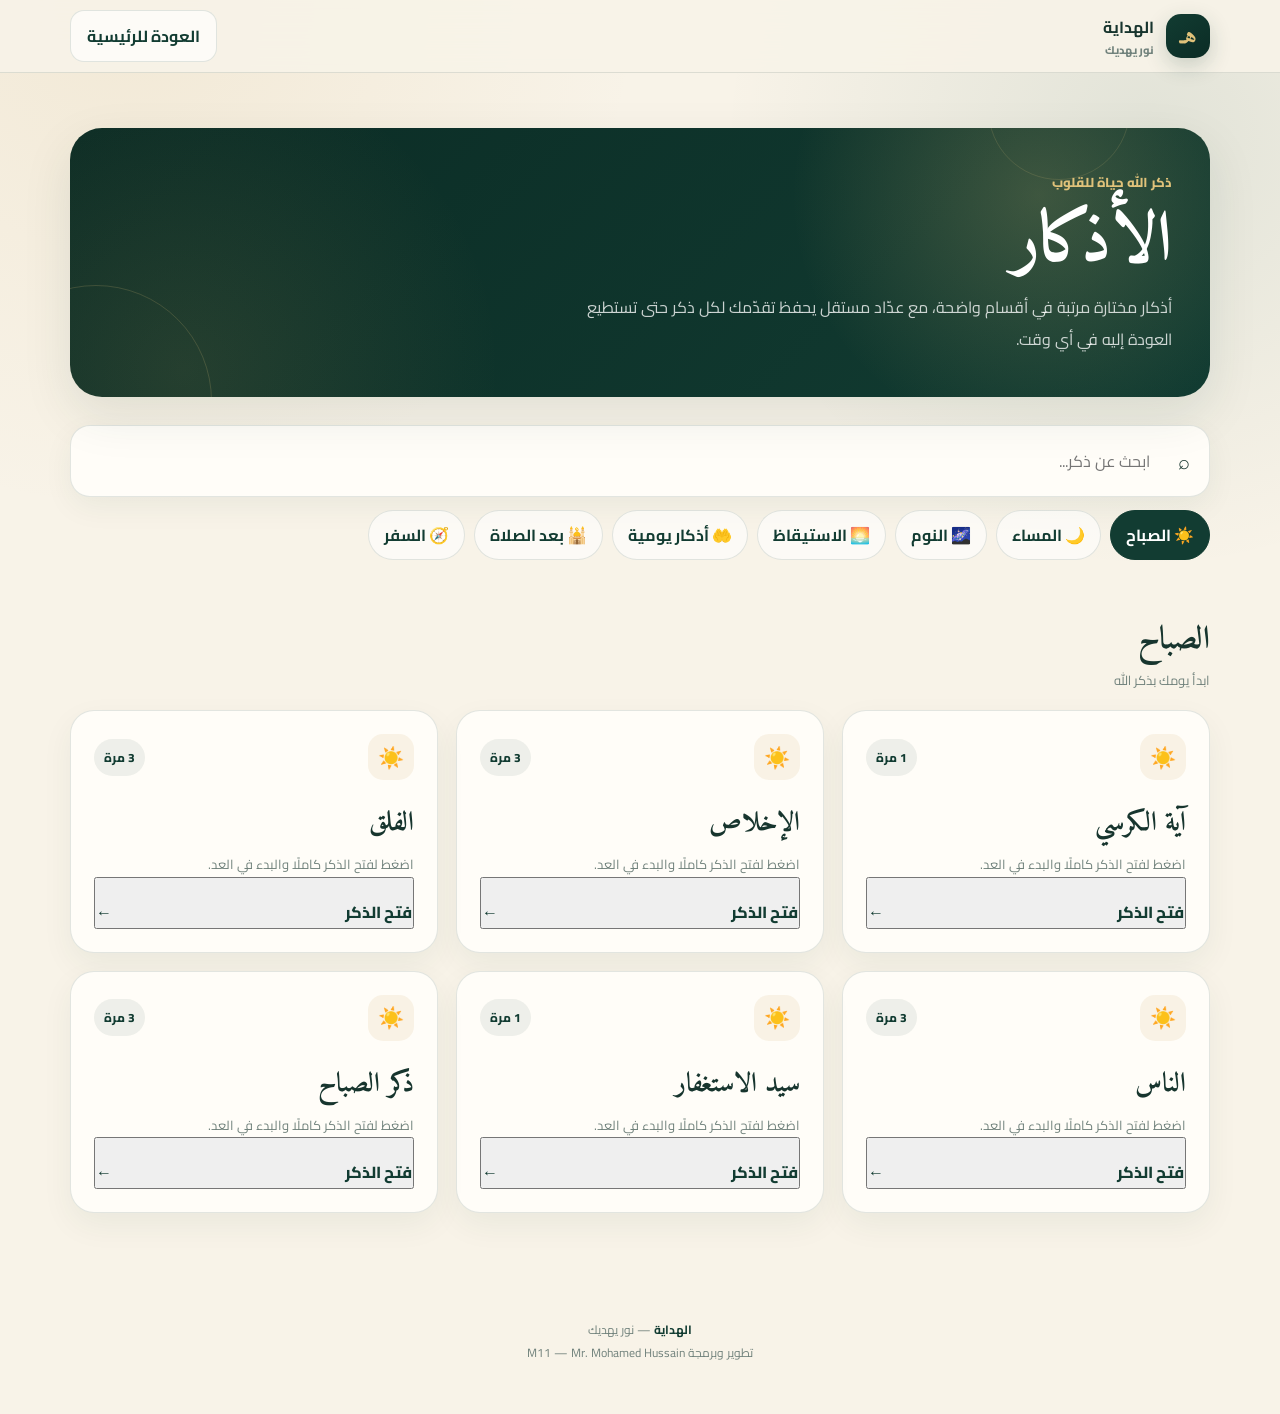
==== commit 9e83b4ae: "Update print statement from 'Hello' to 'Goodbye'" ====
--- a/adhkar.html
+++ b/adhkar.html
@@ -1,2210 +1,1310 @@
 <!DOCTYPE html>
 <html lang="ar" dir="rtl">
 <head>
-  <meta charset="UTF-8">
-  <meta name="viewport" content="width=device-width, initial-scale=1.0">
-
-  <title>الأذكار | الهداية</title>
-  <meta
-    name="description"
-    content="الأذكار اليومية في منصة الهداية — أذكار الصباح والمساء والنوم وبعد الصلاة وغيرها."
-  >
-
-  <link rel="preconnect" href="https://fonts.googleapis.com">
-  <link rel="preconnect" href="https://fonts.gstatic.com" crossorigin>
-
-  <link
-    href="https://fonts.googleapis.com/css2?family=Amiri:wght@400;700&family=Cairo:wght@400;500;600;700;800&display=swap"
-    rel="stylesheet"
-  >
-
-  <style>
-    :root {
-      --green-950:#071b14;
-      --green-900:#0b241b;
-      --green-850:#0e2d22;
-      --green-800:#12382a;
-      --green-700:#18523c;
-      --green-600:#216b4d;
-
-      --gold:#c9a45b;
-      --gold-light:#e6cc91;
-      --gold-dark:#9c7738;
-
-      --cream:#f7f2e7;
-      --paper:#fffdf7;
-      --paper-2:#f2ecdf;
-
-      --text:#17231e;
-      --muted:#718078;
-
-      --border:rgba(31,63,49,.13);
-      --shadow:0 18px 55px rgba(8,31,22,.09);
-
-      --radius:22px;
-    }
-
-    * {
-      box-sizing:border-box;
-      margin:0;
-      padding:0;
-    }
-
-    html {
-      scroll-behavior:smooth;
-    }
-
-    body {
-      min-height:100vh;
-      overflow-x:hidden;
-      background:
-        radial-gradient(circle at 5% 0%,rgba(201,164,91,.12),transparent 25%),
-        radial-gradient(circle at 95% 15%,rgba(33,107,77,.09),transparent 30%),
-        var(--cream);
-      color:var(--text);
-      font-family:"Cairo",sans-serif;
-    }
-
-    button,input {
-      font:inherit;
-    }
-
-    button {
-      cursor:pointer;
-    }
-
-    /* =========================
-       NAV
-    ========================= */
-
-    .topbar {
-      position:sticky;
-      top:0;
-      z-index:1000;
-      min-height:76px;
-      background:rgba(7,27,20,.95);
-      backdrop-filter:blur(18px);
-      border-bottom:1px solid rgba(230,204,145,.13);
-    }
-
-    .topbar-inner {
-      width:min(1250px,calc(100% - 32px));
-      min-height:76px;
-      margin:auto;
-      display:flex;
-      align-items:center;
-      justify-content:space-between;
-      gap:20px;
-      flex-wrap:wrap;
-    }
-
-    .brand {
-      display:flex;
-      align-items:center;
-      gap:12px;
-    }
-
-    .brand-symbol {
-      width:43px;
-      height:43px;
-      border-radius:14px;
-      display:grid;
-      place-items:center;
-      color:var(--gold-light);
-      font-family:"Amiri",serif;
-      font-size:27px;
-      border:1px solid rgba(230,204,145,.35);
-      background:linear-gradient(
-        145deg,
-        rgba(230,204,145,.16),
-        rgba(255,255,255,.02)
-      );
-    }
-
-    .brand-text strong {
-      display:block;
-      color:#fff;
-      font-size:16px;
-      font-weight:800;
-      line-height:1.2;
-    }
-
-    .brand-text span {
-      display:block;
-      color:#aabdb4;
-      font-size:11px;
-      margin-top:3px;
-    }
-
-    .nav-links {
-      display:flex;
-      align-items:center;
-      gap:4px;
-      overflow-x:auto;
-      max-width:100%;
-    }
-
-    .nav-links a {
-      color:#c6d0cb;
-      font-size:13px;
-      padding:9px 13px;
-      border-radius:12px;
-      white-space:nowrap;
-      transition:.2s ease;
-    }
-
-    .nav-links a:hover,
-    .nav-links a.active {
-      color:#fff;
-      background:rgba(255,255,255,.07);
-    }
-
-    /* =========================
-       HERO
-    ========================= */
-
-    .hero {
-      position:relative;
-      overflow:hidden;
-      background:
-        radial-gradient(circle at 12% 25%,rgba(201,164,91,.13),transparent 28%),
-        radial-gradient(circle at 88% 20%,rgba(58,139,104,.15),transparent 30%),
-        linear-gradient(135deg,var(--green-950),var(--green-800));
-      color:white;
-    }
-
-    .hero::before {
-      content:"";
-      position:absolute;
-      inset:0;
-      opacity:.27;
-      background-image:
-        radial-gradient(
-          circle,
-          rgba(255,255,255,.22) 1px,
-          transparent 1px
-        );
-      background-size:34px 34px;
-      mask-image:linear-gradient(to bottom,#000,transparent);
-    }
-
-    .hero-inner {
-      position:relative;
-      width:min(1250px,calc(100% - 32px));
-      min-height:350px;
-      margin:auto;
-      padding:62px 0 58px;
-      display:grid;
-      grid-template-columns:1.15fr .85fr;
-      align-items:center;
-      gap:50px;
-    }
-
-    .hero-copy {
-      animation:rise .7s ease both;
-    }
-
-    .eyebrow {
-      display:inline-flex;
-      align-items:center;
-      gap:8px;
-      color:var(--gold-light);
-      background:rgba(255,255,255,.045);
-      border:1px solid rgba(230,204,145,.2);
-      border-radius:999px;
-      padding:8px 13px;
-      font-size:12px;
-      margin-bottom:18px;
-    }
-
-    .eyebrow-dot {
-      width:7px;
-      height:7px;
-      border-radius:50%;
-      background:var(--gold-light);
-      box-shadow:0 0 14px rgba(230,204,145,.7);
-    }
-
-    .hero h1 {
-      font-family:"Amiri",serif;
-      font-size:clamp(45px,6vw,72px);
-      line-height:1;
-      margin-bottom:18px;
-    }
-
-    .hero h1 span {
-      color:var(--gold-light);
-    }
-
-    .hero p {
-      max-width:670px;
-      color:#c8d4ce;
-      line-height:2;
-      font-size:15px;
-    }
-
-    .hero-art {
-      min-height:240px;
-      display:grid;
-      place-items:center;
-    }
-
-    .dhikr-orbit {
-      position:relative;
-      width:220px;
-      height:220px;
-      border-radius:50%;
-      border:1px solid rgba(230,204,145,.22);
-      display:grid;
-      place-items:center;
-      animation:float 5s ease-in-out infinite;
-    }
-
-    .dhikr-orbit::before,
-    .dhikr-orbit::after {
-      content:"";
-      position:absolute;
-      border-radius:50%;
-      border:1px solid rgba(230,204,145,.12);
-    }
-
-    .dhikr-orbit::before {
-      inset:18px;
-    }
-
-    .dhikr-orbit::after {
-      inset:43px;
-    }
-
-    .dhikr-symbol {
-      width:110px;
-      height:135px;
-      border-radius:13px;
-      border:2px solid var(--gold-light);
-      display:grid;
-      place-items:center;
-      color:var(--gold-light);
-      background:var(--green-900);
-      font-family:"Amiri",serif;
-      font-size:43px;
-      box-shadow:
-        -10px 15px 35px rgba(0,0,0,.25),
-        inset 0 0 25px rgba(230,204,145,.04);
-    }
-
-    /* =========================
-       MAIN
-    ========================= */
-
-    .main {
-      width:min(1250px,calc(100% - 32px));
-      margin:auto;
-      padding:35px 0 80px;
-    }
-
-    .intro-card {
-      background:rgba(255,253,247,.88);
-      border:1px solid var(--border);
-      border-radius:24px;
-      padding:22px;
-      box-shadow:var(--shadow);
-      margin-bottom:20px;
-    }
-
-    .intro-card strong {
-      color:var(--green-800);
-      font-size:17px;
-    }
-
-    .intro-card p {
-      margin-top:7px;
-      color:var(--muted);
-      font-size:13px;
-      line-height:1.9;
-    }
-
-    /* =========================
-       CATEGORY GRID
-    ========================= */
-
-    .categories {
-      display:grid;
-      grid-template-columns:repeat(4,1fr);
-      gap:12px;
-      margin-bottom:25px;
-    }
-
-    .category {
-      position:relative;
-      overflow:hidden;
-      border:1px solid var(--border);
-      background:rgba(255,253,247,.86);
-      border-radius:20px;
-      padding:17px;
-      text-align:right;
-      color:var(--text);
-      transition:.25s ease;
-      box-shadow:0 10px 30px rgba(8,31,22,.04);
-    }
-
-    .category::after {
-      content:"";
-      position:absolute;
-      width:80px;
-      height:80px;
-      border-radius:50%;
-      left:-30px;
-      bottom:-35px;
-      background:rgba(201,164,91,.08);
-    }
-
-    .category:hover {
-      transform:translateY(-3px);
-      border-color:rgba(33,107,77,.25);
-      box-shadow:0 15px 35px rgba(8,31,22,.08);
-    }
-
-    .category.active {
-      background:var(--green-900);
-      color:white;
-      border-color:var(--green-900);
-    }
-
-    .category-icon {
-      width:38px;
-      height:38px;
-      display:grid;
-      place-items:center;
-      border-radius:12px;
-      background:rgba(33,107,77,.08);
-      color:var(--green-700);
-      margin-bottom:11px;
-      font-size:17px;
-    }
-
-    .category.active .category-icon {
-      background:rgba(255,255,255,.08);
-      color:var(--gold-light);
-    }
-
-    .category strong {
-      display:block;
-      font-size:13px;
-    }
-
-    .category span {
-      display:block;
-      color:var(--muted);
-      font-size:10px;
-      margin-top:4px;
-    }
-
-    .category.active span {
-      color:#a9bbb2;
-    }
-
-    /* =========================
-       TOOLBAR
-    ========================= */
-
-    .toolbar {
-      display:flex;
-      gap:10px;
-      align-items:center;
-      justify-content:space-between;
-      flex-wrap:wrap;
-      margin-bottom:18px;
-    }
-
-    .search {
-      position:relative;
-      flex:1;
-      min-width:220px;
-    }
-
-    .search input {
-      width:100%;
-      height:48px;
-      border:1px solid var(--border);
-      background:#fffdf7;
-      border-radius:15px;
-      outline:none;
-      padding:0 44px 0 15px;
-      color:var(--text);
-    }
-
-    .search span {
-      position:absolute;
-      right:15px;
-      top:50%;
-      transform:translateY(-50%);
-      color:var(--muted);
-    }
-
-    .progress-summary {
-      min-width:190px;
-      height:48px;
-      padding:0 15px;
-      border:1px solid var(--border);
-      border-radius:15px;
-      background:#fffdf7;
-      display:flex;
-      align-items:center;
-      gap:10px;
-    }
-
-    .progress-summary-text {
-      white-space:nowrap;
-      font-size:11px;
-      color:var(--muted);
-    }
-
-    .mini-progress {
-      flex:1;
-      height:7px;
-      border-radius:999px;
-      background:#e9e2d5;
-      overflow:hidden;
-    }
-
-    .mini-progress span {
-      display:block;
-      height:100%;
-      width:0;
-      border-radius:inherit;
-      background:linear-gradient(
-        90deg,
-        var(--green-700),
-        var(--gold)
-      );
-      transition:.35s ease;
-    }
-
-    /* =========================
-       SECTION
-    ========================= */
-
-    .section {
-      margin-top:28px;
-      scroll-margin-top:95px;
-    }
-
-    .section-head {
-      display:flex;
-      justify-content:space-between;
-      align-items:end;
-      gap:15px;
-      margin-bottom:15px;
-    }
-
-    .section-head h2 {
-      color:var(--green-800);
-      font-size:20px;
-    }
-
-    .section-head p {
-      color:var(--muted);
-      font-size:11px;
-      margin-top:3px;
-    }
-
-    .reset-section {
-      border:0;
-      background:transparent;
-      color:var(--gold-dark);
-      font-size:11px;
-      padding:7px;
-    }
-
-    /* =========================
-       DHIKR CARD
-    ========================= */
-
-    .dhikr-list {
-      display:grid;
-      gap:14px;
-    }
-
-    .dhikr-card {
-      background:rgba(255,253,247,.93);
-      border:1px solid var(--border);
-      border-radius:23px;
-      padding:22px;
-      box-shadow:0 12px 40px rgba(8,31,22,.05);
-      transition:.25s ease;
-    }
-
-    .dhikr-card.completed {
-      border-color:rgba(33,107,77,.27);
-      background:
-        linear-gradient(
-          135deg,
-          rgba(33,107,77,.055),
-          rgba(255,253,247,.95)
-        );
-    }
-
-    .dhikr-card:hover {
-      transform:translateY(-2px);
-      box-shadow:0 17px 45px rgba(8,31,22,.08);
-    }
-
-    .dhikr-top {
-      display:flex;
-      justify-content:space-between;
-      gap:15px;
-      align-items:flex-start;
-    }
-
-    .dhikr-number {
-      width:34px;
-      height:34px;
-      flex:0 0 34px;
-      display:grid;
-      place-items:center;
-      border-radius:11px;
-      color:var(--gold-dark);
-      background:#fbf4e3;
-      border:1px solid rgba(201,164,91,.25);
-      font-size:11px;
-      font-weight:800;
-    }
-
-    .dhikr-body {
-      flex:1;
-      min-width:0;
-    }
-
-    .dhikr-text {
-      color:#1a2922;
-      font-family:"Amiri",serif;
-      font-size:25px;
-      line-height:2.1;
-      white-space:pre-line;
-    }
-
-    .dhikr-source {
-      color:var(--muted);
-      font-size:10px;
-      line-height:1.8;
-      margin-top:11px;
-    }
-
-    .dhikr-source strong {
-      color:var(--green-700);
-    }
-
-    .dhikr-bottom {
-      display:flex;
-      justify-content:space-between;
-      align-items:center;
-      gap:12px;
-      margin-top:18px;
-      padding-top:15px;
-      border-top:1px solid rgba(31,63,49,.08);
-      flex-wrap:wrap;
-    }
-
-    .counter-area {
-      display:flex;
-      align-items:center;
-      gap:8px;
-    }
-
-    .counter {
-      min-width:68px;
-      height:42px;
-      border-radius:12px;
-      display:grid;
-      place-items:center;
-      color:var(--green-800);
-      background:#f4eee1;
-      font-size:12px;
-      font-weight:800;
-    }
-
-    .counter.done {
-      color:#fff;
-      background:var(--green-700);
-    }
-
-    .count-btn {
-      width:42px;
-      height:42px;
-      border-radius:12px;
-      border:1px solid var(--border);
-      background:white;
-      color:var(--green-800);
-      transition:.18s ease;
-      font-size:18px;
-    }
-
-    .count-btn:hover {
-      transform:translateY(-1px);
-    }
-
-    .count-btn.main {
-      width:55px;
-      color:white;
-      background:var(--green-800);
-      border-color:var(--green-800);
-      font-size:14px;
-      font-weight:800;
-    }
-
-    .complete-badge {
-      color:var(--green-700);
-      font-size:11px;
-      font-weight:800;
-      opacity:0;
-      transform:translateY(4px);
-      transition:.2s ease;
-    }
-
-    .dhikr-card.completed .complete-badge {
-      opacity:1;
-      transform:translateY(0);
-    }
-
-    .free-count {
-      color:var(--muted);
-      font-size:10px;
-    }
-
-    /* =========================
-       EMPTY
-    ========================= */
-
-    .empty {
-      display:none;
-      background:#fffdf7;
-      border:1px solid var(--border);
-      border-radius:20px;
-      padding:40px 20px;
-      text-align:center;
-      color:var(--muted);
-    }
-
-    .empty.show {
-      display:block;
-    }
-
-    /* =========================
-       FOOTER
-    ========================= */
-
-    footer {
-      background:var(--green-950);
-      color:#a9bbb2;
-      text-align:center;
-      padding:35px 20px;
-      border-top:1px solid rgba(230,204,145,.1);
-    }
-
-    footer strong {
-      color:var(--gold-light);
-    }
-
-    footer p {
-      font-size:11px;
-      margin-top:7px;
-    }
-
-    /* =========================
-       ANIMATIONS
-    ========================= */
-
-    @keyframes rise {
-      from {
-        opacity:0;
-        transform:translateY(16px);
-      }
-
-      to {
-        opacity:1;
-        transform:translateY(0);
-      }
-    }
-
-    @keyframes float {
-      0%,100% {
-        transform:translateY(0);
-      }
-
-      50% {
-        transform:translateY(-8px);
-      }
-    }
-
-    /* =========================
-       RESPONSIVE
-    ========================= */
-
-    @media(max-width:1000px) {
-
-      .hero-inner {
-        grid-template-columns:1fr;
-        text-align:center;
-      }
-
-      .hero-copy {
-        display:flex;
-        flex-direction:column;
-        align-items:center;
-      }
-
-      .hero-art {
-        min-height:175px;
-      }
-
-      .dhikr-orbit {
-        width:170px;
-        height:170px;
-      }
-
-      .dhikr-symbol {
-        width:83px;
-        height:108px;
-        font-size:38px;
-      }
-
-      .categories {
-        grid-template-columns:repeat(2,1fr);
-      }
-    }
-
-    @media(max-width:650px) {
-
-      .topbar-inner {
-        padding:10px 0;
-      }
-
-      .brand-text span {
-        display:none;
-      }
-
-      .hero-inner {
-        padding:45px 0;
-      }
-
-      .hero h1 {
-        font-size:48px;
-      }
-
-      .hero p {
-        font-size:13px;
-      }
-
-      .categories {
-        grid-template-columns:1fr 1fr;
-        gap:8px;
-      }
-
-      .category {
-        padding:14px;
-      }
-
-      .category-icon {
-        width:34px;
-        height:34px;
-      }
-
-      .toolbar {
-        align-items:stretch;
-      }
-
-      .search {
-        min-width:100%;
-      }
-
-      .progress-summary {
-        width:100%;
-      }
-
-      .dhikr-card {
-        padding:18px;
-      }
-
-      .dhikr-text {
-        font-size:23px;
-      }
-
-      .dhikr-bottom {
-        align-items:stretch;
-      }
-
-      .counter-area {
-        width:100%;
-        justify-content:center;
-      }
-    }
-
-    @media(max-width:420px) {
-
-      .categories {
-        grid-template-columns:1fr;
-      }
-
-      .hero h1 {
-        font-size:42px;
-      }
-
-      .dhikr-text {
-        font-size:21px;
-      }
-    }
-  </style>
+<meta charset="UTF-8">
+<meta name="viewport" content="width=device-width,initial-scale=1.0">
+<title>الأذكار | الهداية</title>
+
+<link rel="preconnect" href="https://fonts.googleapis.com">
+<link rel="preconnect" href="https://fonts.gstatic.com" crossorigin>
+<link href="https://fonts.googleapis.com/css2?family=Amiri:wght@400;700&family=Cairo:wght@400;500;600;700;800&display=swap" rel="stylesheet">
+
+<style>
+:root{
+  --green:#123c32;
+  --green2:#195446;
+  --green3:#0b2c25;
+  --gold:#c9a45c;
+  --gold2:#e0c27a;
+  --cream:#f8f3e8;
+  --paper:#fffdf8;
+  --text:#17352e;
+  --muted:#71827c;
+  --line:rgba(18,60,50,.12);
+  --shadow:0 18px 50px rgba(18,60,50,.10);
+}
+
+*{
+  box-sizing:border-box;
+  margin:0;
+  padding:0;
+}
+
+html{
+  scroll-behavior:smooth;
+}
+
+body{
+  min-height:100vh;
+  background:
+    radial-gradient(circle at 10% 0%,rgba(201,164,92,.13),transparent 28%),
+    radial-gradient(circle at 90% 10%,rgba(25,84,70,.10),transparent 25%),
+    var(--cream);
+  color:var(--text);
+  font-family:"Cairo",sans-serif;
+}
+
+button,
+input{
+  font:inherit;
+}
+
+button{
+  cursor:pointer;
+}
+
+a{
+  color:inherit;
+  text-decoration:none;
+}
+
+/* NAV */
+.nav{
+  position:sticky;
+  top:0;
+  z-index:50;
+  background:rgba(248,243,232,.90);
+  backdrop-filter:blur(18px);
+  border-bottom:1px solid var(--line);
+}
+
+.nav-inner{
+  max-width:1180px;
+  margin:auto;
+  min-height:72px;
+  padding:10px 20px;
+  display:flex;
+  align-items:center;
+  justify-content:space-between;
+  gap:18px;
+}
+
+.brand{
+  display:flex;
+  align-items:center;
+  gap:12px;
+  font-weight:800;
+}
+
+.brand-mark{
+  width:44px;
+  height:44px;
+  border-radius:15px;
+  display:grid;
+  place-items:center;
+  color:var(--gold2);
+  background:linear-gradient(145deg,var(--green),var(--green3));
+  box-shadow:0 8px 22px rgba(18,60,50,.20);
+  font-family:"Amiri",serif;
+  font-size:26px;
+}
+
+.brand-text strong{
+  display:block;
+  font-size:16px;
+}
+
+.brand-text span{
+  display:block;
+  color:var(--muted);
+  font-size:11px;
+  margin-top:-2px;
+}
+
+.back{
+  padding:10px 16px;
+  border:1px solid var(--line);
+  border-radius:14px;
+  background:rgba(255,255,255,.65);
+  color:var(--green);
+  font-weight:700;
+}
+
+/* HERO */
+.hero{
+  max-width:1180px;
+  margin:0 auto;
+  padding:55px 20px 28px;
+}
+
+.hero-box{
+  position:relative;
+  overflow:hidden;
+  border-radius:32px;
+  padding:42px 38px;
+  color:#fff;
+  background:
+    radial-gradient(circle at 85% 25%,rgba(224,194,122,.22),transparent 25%),
+    radial-gradient(circle at 10% 90%,rgba(201,164,92,.13),transparent 30%),
+    linear-gradient(135deg,var(--green3),var(--green));
+  box-shadow:var(--shadow);
+}
+
+.hero-box:before{
+  content:"";
+  position:absolute;
+  width:230px;
+  height:230px;
+  border:1px solid rgba(224,194,122,.18);
+  border-radius:50%;
+  left:-90px;
+  bottom:-120px;
+}
+
+.hero-box:after{
+  content:"";
+  position:absolute;
+  width:140px;
+  height:140px;
+  border:1px solid rgba(224,194,122,.15);
+  border-radius:50%;
+  right:7%;
+  top:-90px;
+}
+
+.hero-content{
+  position:relative;
+  z-index:2;
+  max-width:700px;
+}
+
+.eyebrow{
+  color:var(--gold2);
+  font-size:13px;
+  font-weight:800;
+  margin-bottom:10px;
+}
+
+.hero h1{
+  font-family:"Amiri",serif;
+  font-size:clamp(42px,7vw,70px);
+  line-height:1.1;
+  margin-bottom:10px;
+}
+
+.hero p{
+  color:rgba(255,255,255,.78);
+  line-height:2;
+  max-width:620px;
+}
+
+/* SEARCH */
+.tools{
+  max-width:1180px;
+  margin:0 auto;
+  padding:0 20px 22px;
+}
+
+.search{
+  display:flex;
+  align-items:center;
+  gap:12px;
+  background:var(--paper);
+  border:1px solid var(--line);
+  border-radius:20px;
+  padding:7px;
+  box-shadow:0 10px 30px rgba(18,60,50,.06);
+}
+
+.search span{
+  padding:0 12px;
+  font-size:20px;
+}
+
+.search input{
+  width:100%;
+  border:0;
+  outline:0;
+  background:transparent;
+  color:var(--text);
+  padding:13px 4px;
+}
+
+.categories{
+  display:flex;
+  gap:9px;
+  overflow-x:auto;
+  padding:13px 0 4px;
+  scrollbar-width:none;
+}
+
+.categories::-webkit-scrollbar{
+  display:none;
+}
+
+.category{
+  flex:0 0 auto;
+  border:1px solid var(--line);
+  background:rgba(255,255,255,.6);
+  color:var(--green);
+  border-radius:999px;
+  padding:9px 15px;
+  font-weight:700;
+  transition:.2s;
+}
+
+.category.active,
+.category:hover{
+  color:#fff;
+  background:var(--green);
+  border-color:var(--green);
+}
+
+/* GRID */
+.main{
+  max-width:1180px;
+  margin:auto;
+  padding:8px 20px 70px;
+}
+
+.section-head{
+  display:flex;
+  justify-content:space-between;
+  align-items:end;
+  gap:15px;
+  margin:18px 0;
+}
+
+.section-head h2{
+  font-family:"Amiri",serif;
+  font-size:32px;
+}
+
+.section-head p{
+  color:var(--muted);
+  font-size:13px;
+}
+
+.grid{
+  display:grid;
+  grid-template-columns:repeat(3,minmax(0,1fr));
+  gap:18px;
+}
+
+.card{
+  position:relative;
+  overflow:hidden;
+  background:var(--paper);
+  border:1px solid var(--line);
+  border-radius:24px;
+  padding:23px;
+  min-height:215px;
+  display:flex;
+  flex-direction:column;
+  box-shadow:0 12px 32px rgba(18,60,50,.06);
+  transition:transform .25s,box-shadow .25s,border-color .25s;
+}
+
+.card:hover{
+  transform:translateY(-5px);
+  box-shadow:0 20px 42px rgba(18,60,50,.12);
+  border-color:rgba(201,164,92,.42);
+}
+
+.card-top{
+  display:flex;
+  align-items:center;
+  justify-content:space-between;
+  gap:10px;
+}
+
+.card-icon{
+  width:46px;
+  height:46px;
+  border-radius:15px;
+  display:grid;
+  place-items:center;
+  background:rgba(201,164,92,.12);
+  color:var(--gold);
+  font-size:21px;
+}
+
+.card-count{
+  color:var(--green);
+  font-size:12px;
+  font-weight:800;
+  background:rgba(18,60,50,.07);
+  padding:7px 10px;
+  border-radius:999px;
+}
+
+.card h3{
+  font-family:"Amiri",serif;
+  font-size:27px;
+  margin:20px 0 5px;
+}
+
+.card p{
+  color:var(--muted);
+  font-size:13px;
+  line-height:1.9;
+}
+
+.open-btn{
+  margin-top:auto;
+  padding-top:18px;
+  color:var(--green);
+  font-weight:800;
+  display:flex;
+  justify-content:space-between;
+  align-items:center;
+}
+
+/* MODAL */
+.modal{
+  position:fixed;
+  inset:0;
+  z-index:100;
+  display:none;
+  align-items:center;
+  justify-content:center;
+  padding:18px;
+  background:rgba(4,27,23,.65);
+  backdrop-filter:blur(8px);
+}
+
+.modal.show{
+  display:flex;
+}
+
+.modal-box{
+  width:min(900px,100%);
+  max-height:92vh;
+  overflow:auto;
+  background:var(--paper);
+  border-radius:30px;
+  border:1px solid rgba(201,164,92,.28);
+  box-shadow:0 30px 90px rgba(0,0,0,.28);
+  animation:modalIn .25s ease;
+}
+
+@keyframes modalIn{
+  from{
+    opacity:0;
+    transform:translateY(18px) scale(.98);
+  }
+  to{
+    opacity:1;
+    transform:none;
+  }
+}
+
+.modal-head{
+  position:sticky;
+  top:0;
+  z-index:3;
+  background:rgba(255,253,248,.94);
+  backdrop-filter:blur(12px);
+  border-bottom:1px solid var(--line);
+  padding:18px 22px;
+  display:flex;
+  align-items:center;
+  justify-content:space-between;
+  gap:12px;
+}
+
+.modal-title{
+  font-family:"Amiri",serif;
+  font-size:29px;
+  color:var(--green);
+}
+
+.close{
+  width:44px;
+  height:44px;
+  border:0;
+  border-radius:14px;
+  background:rgba(18,60,50,.08);
+  color:var(--green);
+  font-size:23px;
+}
+
+.modal-body{
+  padding:28px;
+}
+
+/* IMPORTANT:
+   لا يوجد line-clamp ولا max-height للنص.
+   النص كامل مهما كان طوله. */
+.dhikr-text{
+  white-space:pre-wrap;
+  overflow-wrap:anywhere;
+  word-break:normal;
+  font-family:"Amiri",serif;
+  font-size:clamp(27px,4vw,38px);
+  line-height:2.25;
+  color:#163f35;
+  text-align:center;
+  margin:5px auto 25px;
+  max-width:820px;
+}
+
+.source{
+  background:rgba(201,164,92,.09);
+  border:1px solid rgba(201,164,92,.20);
+  border-radius:18px;
+  padding:14px 17px;
+  color:#6c614d;
+  line-height:1.9;
+  font-size:13px;
+  margin-bottom:20px;
+}
+
+.source strong{
+  color:var(--green);
+}
+
+/* COUNTER */
+.counter-area{
+  background:linear-gradient(145deg,var(--green3),var(--green));
+  color:#fff;
+  border-radius:25px;
+  padding:23px;
+  text-align:center;
+}
+
+.counter-label{
+  color:rgba(255,255,255,.72);
+  font-size:12px;
+}
+
+.counter-number{
+  font-size:54px;
+  font-weight:800;
+  line-height:1.1;
+  margin:5px 0;
+  color:var(--gold2);
+}
+
+.target{
+  color:rgba(255,255,255,.7);
+  font-size:13px;
+}
+
+.progress{
+  height:7px;
+  background:rgba(255,255,255,.13);
+  border-radius:99px;
+  overflow:hidden;
+  margin:18px 0;
+}
+
+.progress span{
+  display:block;
+  height:100%;
+  width:0%;
+  background:linear-gradient(90deg,var(--gold),var(--gold2));
+  border-radius:inherit;
+  transition:width .2s;
+}
+
+.counter-actions{
+  display:flex;
+  justify-content:center;
+  align-items:center;
+  gap:10px;
+}
+
+.counter-actions button{
+  min-width:52px;
+  min-height:48px;
+  border:0;
+  border-radius:15px;
+  font-weight:800;
+}
+
+.minus,
+.reset{
+  background:rgba(255,255,255,.11);
+  color:#fff;
+}
+
+.plus{
+  background:var(--gold2);
+  color:var(--green3);
+  min-width:150px!important;
+  box-shadow:0 8px 22px rgba(0,0,0,.16);
+}
+
+.done{
+  margin-top:13px;
+  color:var(--gold2);
+  font-size:13px;
+  min-height:20px;
+}
+
+/* EMPTY */
+.empty{
+  display:none;
+  text-align:center;
+  padding:45px 20px;
+  background:var(--paper);
+  border:1px solid var(--line);
+  border-radius:25px;
+  color:var(--muted);
+}
+
+/* FOOTER */
+footer{
+  text-align:center;
+  padding:35px 20px 50px;
+  color:var(--muted);
+  font-size:12px;
+}
+
+footer strong{
+  color:var(--green);
+}
+
+/* RESPONSIVE */
+@media(max-width:850px){
+  .grid{
+    grid-template-columns:repeat(2,minmax(0,1fr));
+  }
+}
+
+@media(max-width:600px){
+  .nav-inner{
+    min-height:64px;
+    padding:8px 14px;
+  }
+
+  .brand-text span{
+    display:none;
+  }
+
+  .back{
+    padding:8px 11px;
+    font-size:12px;
+  }
+
+  .hero{
+    padding:28px 14px 18px;
+  }
+
+  .hero-box{
+    padding:32px 23px;
+    border-radius:25px;
+  }
+
+  .tools,
+  .main{
+    padding-left:14px;
+    padding-right:14px;
+  }
+
+  .grid{
+    grid-template-columns:1fr;
+  }
+
+  .card{
+    min-height:185px;
+  }
+
+  .modal{
+    padding:8px;
+    align-items:flex-end;
+  }
+
+  .modal-box{
+    max-height:95vh;
+    border-radius:27px 27px 0 0;
+  }
+
+  .modal-body{
+    padding:20px 15px 25px;
+  }
+
+  .dhikr-text{
+    font-size:27px;
+    line-height:2.15;
+  }
+
+  .counter-actions{
+    gap:7px;
+  }
+
+  .plus{
+    min-width:125px!important;
+  }
+}
+</style>
 </head>
 
 <body>
 
-<header class="topbar">
-
-  <div class="topbar-inner">
-
-    <a href="index.html" class="brand">
-
-      <div class="brand-symbol">
-        هـ
-      </div>
-
+<nav class="nav">
+  <div class="nav-inner">
+
+    <a class="brand" href="index.html">
+      <div class="brand-mark">هـ</div>
       <div class="brand-text">
         <strong>الهداية</strong>
         <span>نور يهديك</span>
       </div>
-
     </a>
 
-    <nav class="nav-links">
-
-      <a href="index.html">الرئيسية</a>
-
-      <a href="quran.html">القرآن</a>
-
-      <a href="adhkar.html" class="active">الأذكار</a>
-
-      <a href="stories.html">القصص</a>
-
-      <a href="prayer.html">الصلاة</a>
-
-      <a href="tasbeeh.html">التسبيح</a>
-
-    </nav>
+    <a class="back" href="index.html">العودة للرئيسية</a>
 
   </div>
-
-</header>
-
+</nav>
 
 <section class="hero">
-
-  <div class="hero-inner">
-
-    <div class="hero-copy">
-
-      <div class="eyebrow">
-        <span class="eyebrow-dot"></span>
-        ذكر الله — طمأنينة للقلب
+  <div class="hero-box">
+    <div class="hero-content">
+      <div class="eyebrow">ذكر الله حياة للقلوب</div>
+      <h1>الأذكار</h1>
+      <p>
+        أذكار مختارة مرتبة في أقسام واضحة، مع عدّاد مستقل يحفظ تقدّمك
+        لكل ذكر حتى تستطيع العودة إليه في أي وقت.
+      </p>
+    </div>
+  </div>
+</section>
+
+<section class="tools">
+
+  <div class="search">
+    <span>⌕</span>
+    <input id="searchInput" type="search" placeholder="ابحث عن ذكر..." autocomplete="off">
+  </div>
+
+  <div class="categories" id="categories"></div>
+
+</section>
+
+<main class="main">
+
+  <div class="section-head">
+    <div>
+      <h2 id="sectionTitle">أذكار الصباح</h2>
+      <p id="sectionDescription">ابدأ يومك بذكر الله</p>
+    </div>
+  </div>
+
+  <div class="grid" id="dhikrGrid"></div>
+
+  <div class="empty" id="empty">
+    لا توجد أذكار مطابقة لبحثك.
+  </div>
+
+</main>
+
+<footer>
+  <strong>الهداية</strong> — نور يهديك
+  <br>
+  تطوير وبرمجة M11 — Mr. Mohamed Hussain
+</footer>
+
+<!-- MODAL -->
+<div class="modal" id="modal" aria-hidden="true">
+
+  <div class="modal-box">
+
+    <div class="modal-head">
+      <div class="modal-title" id="modalTitle">الذكر</div>
+      <button class="close" id="closeModal" type="button" aria-label="إغلاق">×</button>
+    </div>
+
+    <div class="modal-body">
+
+      <div class="dhikr-text" id="dhikrText"></div>
+
+      <div class="source" id="sourceBox"></div>
+
+      <div class="counter-area">
+
+        <div class="counter-label">عدد مرات التكرار</div>
+
+        <div class="counter-number" id="counterNumber">0</div>
+
+        <div class="target" id="targetText">من 1</div>
+
+        <div class="progress">
+          <span id="progressBar"></span>
+        </div>
+
+        <div class="counter-actions">
+          <button class="minus" id="minusBtn" type="button">−</button>
+          <button class="plus" id="plusBtn" type="button">اضغط للذكر</button>
+          <button class="reset" id="resetBtn" type="button">إعادة</button>
+        </div>
+
+        <div class="done" id="doneMessage"></div>
+
       </div>
 
-      <h1>
-        <span>الأذكار</span>
-      </h1>
-
-      <p>
-        أذكار منظمة حسب الوقت والمناسبة، مع عداد مستقل لكل ذكر،
-        وحفظ تلقائي لتقدمك على جهازك.
-      </p>
-
     </div>
 
-    <div class="hero-art">
-
-      <div class="dhikr-orbit">
-
-        <div class="dhikr-symbol">
-          ذكر
-        </div>
-
-      </div>
-
-    </div>
-
   </div>
 
-</section>
-
-
-<main class="main">
-
-  <section class="intro-card">
-
-    <strong>
-      وردك اليومي
-    </strong>
-
-    <p>
-      اختر القسم المناسب لك، واقرأ الذكر ثم استخدم العداد حتى إتمام العدد
-      المحدد. التقدم محفوظ تلقائيًا على هذا الجهاز.
-    </p>
-
-  </section>
-
-
-  <section class="categories" id="categories">
-
-    <button
-      class="category active"
-      data-category="morning"
-      type="button"
-    >
-      <div class="category-icon">☀</div>
-      <strong>أذكار الصباح</strong>
-      <span>بداية اليوم</span>
-    </button>
-
-    <button
-      class="category"
-      data-category="evening"
-      type="button"
-    >
-      <div class="category-icon">☾</div>
-      <strong>أذكار المساء</strong>
-      <span>خاتمة اليوم</span>
-    </button>
-
-    <button
-      class="category"
-      data-category="sleep"
-      type="button"
-    >
-      <div class="category-icon">◐</div>
-      <strong>أذكار النوم</strong>
-      <span>قبل النوم</span>
-    </button>
-
-    <button
-      class="category"
-      data-category="wake"
-      type="button"
-    >
-      <div class="category-icon">↑</div>
-      <strong>أذكار الاستيقاظ</strong>
-      <span>عند الاستيقاظ</span>
-    </button>
-
-    <button
-      class="category"
-      data-category="prayer"
-      type="button"
-    >
-      <div class="category-icon">✦</div>
-      <strong>بعد الصلاة</strong>
-      <span>الأذكار بعد الفريضة</span>
-    </button>
-
-    <button
-      class="category"
-      data-category="home"
-      type="button"
-    >
-      <div class="category-icon">⌂</div>
-      <strong>البيت</strong>
-      <span>الدخول والخروج</span>
-    </button>
-
-    <button
-      class="category"
-      data-category="travel"
-      type="button"
-    >
-      <div class="category-icon">↗</div>
-      <strong>السفر</strong>
-      <span>ركوب وسفر</span>
-    </button>
-
-    <button
-      class="category"
-      data-category="daily"
-      type="button"
-    >
-      <div class="category-icon">✧</div>
-      <strong>أذكار متنوعة</strong>
-      <span>مواقف يومية</span>
-    </button>
-
-  </section>
-
-
-  <section class="toolbar">
-
-    <div class="search">
-
-      <span>⌕</span>
-
-      <input
-        id="searchInput"
-        type="search"
-        placeholder="ابحث داخل الأذكار..."
-        autocomplete="off"
-      >
-
-    </div>
-
-    <div class="progress-summary">
-
-      <div class="mini-progress">
-        <span id="progressBar"></span>
-      </div>
-
-      <span
-        class="progress-summary-text"
-        id="progressText"
-      >
-        0 / 0 مكتمل
-      </span>
-
-    </div>
-
-  </section>
-
-
-  <section class="section">
-
-    <div class="section-head">
-
-      <div>
-        <h2 id="sectionTitle">
-          أذكار الصباح
-        </h2>
-
-        <p id="sectionDescription">
-          أذكار بداية اليوم
-        </p>
-      </div>
-
-      <button
-        class="reset-section"
-        id="resetSectionBtn"
-        type="button"
-      >
-        إعادة القسم
-      </button>
-
-    </div>
-
-
-    <div
-      class="dhikr-list"
-      id="dhikrList"
-    ></div>
-
-
-    <div
-      class="empty"
-      id="emptyState"
-    >
-      لا توجد نتيجة مطابقة لبحثك.
-    </div>
-
-  </section>
-
-</main>
-
-
-<footer>
-
-  <strong>
-    الهداية — نور يهديك
-  </strong>
-
-  <p>
-    تطوير وبرمجة M11 — Mr. Mohamed Hussain
-  </p>
-
-</footer>
-
+</div>
 
 <script>
 /* =========================================================
-   الهداية — نظام الأذكار
-
-   - عداد مستقل لكل ذكر
-   - حفظ تلقائي
-   - بحث
-   - أقسام متعددة
-   - إكمال الذكر
-   - تقدم القسم
+   بيانات الأذكار
    ========================================================= */
 
-
-const STORAGE_KEY =
-  "alhidayah_adhkar_v3";
-
-
-const sections = {
-
-  morning: {
-    title:"أذكار الصباح",
-    description:"أذكار بداية اليوم",
+const categoriesData = [
+  {
+    id:"morning",
+    name:"الصباح",
+    icon:"☀️",
+    description:"ابدأ يومك بذكر الله",
     items:[
-
-      {
-        text:"آيَةُ الْكُرْسِيِّ\nاللَّهُ لَا إِلَٰهَ إِلَّا هُوَ الْحَيُّ الْقَيُّومُ ۚ لَا تَأْخُذُهُ سِنَةٌ وَلَا نَوْمٌ ۚ لَهُ مَا فِي السَّمَاوَاتِ وَمَا فِي الْأَرْضِ ۗ مَنْ ذَا الَّذِي يَشْفَعُ عِنْدَهُ إِلَّا بِإِذْنِهِ ۚ يَعْلَمُ مَا بَيْنَ أَيْدِيهِمْ وَمَا خَلْفَهُمْ ۖ وَلَا يُحِيطُونَ بِشَيْءٍ مِنْ عِلْمِهِ إِلَّا بِمَا شَاءَ ۚ وَسِعَ كُرْسِيُّهُ السَّمَاوَاتِ وَالْأَرْضَ ۖ وَلَا يَئُودُهُ حِفْظُهُمَا ۚ وَهُوَ الْعَلِيُّ الْعَظِيمُ",
+      {
+        id:"morning-1",
+        title:"آية الكرسي",
         count:1,
-        source:"سورة البقرة، آية 255"
+        text:`اللَّهُ لَا إِلَٰهَ إِلَّا هُوَ الْحَيُّ الْقَيُّومُ ۚ لَا تَأْخُذُهُ سِنَةٌ وَلَا نَوْمٌ ۚ لَهُ مَا فِي السَّمَاوَاتِ وَمَا فِي الْأَرْضِ ۗ مَنْ ذَا الَّذِي يَشْفَعُ عِنْدَهُ إِلَّا بِإِذْنِهِ ۚ يَعْلَمُ مَا بَيْنَ أَيْدِيهِمْ وَمَا خَلْفَهُمْ ۖ وَلَا يُحِيطُونَ بِشَيْءٍ مِنْ عِلْمِهِ إِلَّا بِمَا شَاءَ ۚ وَسِعَ كُرْسِيُّهُ السَّمَاوَاتِ وَالْأَرْضَ ۖ وَلَا يَئُودُهُ حِفْظُهُمَا ۚ وَهُوَ الْعَلِيُّ الْعَظِيمُ`,
+        source:"سورة البقرة: 255"
       },
-
-      {
-        text:"قُلْ هُوَ اللَّهُ أَحَدٌ ۝ اللَّهُ الصَّمَدُ ۝ لَمْ يَلِدْ وَلَمْ يُولَدْ ۝ وَلَمْ يَكُنْ لَهُ كُفُوًا أَحَدٌ",
+      {
+        id:"morning-2",
+        title:"الإخلاص",
         count:3,
+        text:`قُلْ هُوَ اللَّهُ أَحَدٌ ۝ اللَّهُ الصَّمَدُ ۝ لَمْ يَلِدْ وَلَمْ يُولَدْ ۝ وَلَمْ يَكُنْ لَهُ كُفُوًا أَحَدٌ`,
         source:"سورة الإخلاص"
       },
-
-      {
-        text:"قُلْ أَعُوذُ بِرَبِّ الْفَلَقِ ۝ مِنْ شَرِّ مَا خَلَقَ ۝ وَمِنْ شَرِّ غَاسِقٍ إِذَا وَقَبَ ۝ وَمِنْ شَرِّ النَّفَّاثَاتِ فِي الْعُقَدِ ۝ وَمِنْ شَرِّ حَاسِدٍ إِذَا حَسَدَ",
+      {
+        id:"morning-3",
+        title:"الفلق",
         count:3,
+        text:`قُلْ أَعُوذُ بِرَبِّ الْفَلَقِ ۝ مِنْ شَرِّ مَا خَلَقَ ۝ وَمِنْ شَرِّ غَاسِقٍ إِذَا وَقَبَ ۝ وَمِنْ شَرِّ النَّفَّاثَاتِ فِي الْعُقَدِ ۝ وَمِنْ شَرِّ حَاسِدٍ إِذَا حَسَدَ`,
         source:"سورة الفلق"
       },
-
-      {
-        text:"قُلْ أَعُوذُ بِرَبِّ النَّاسِ ۝ مَلِكِ النَّاسِ ۝ إِلَٰهِ النَّاسِ ۝ مِنْ شَرِّ الْوَسْوَاسِ الْخَنَّاسِ ۝ الَّذِي يُوَسْوِسُ فِي صُدُورِ النَّاسِ ۝ مِنَ الْجِنَّةِ وَالنَّاسِ",
+      {
+        id:"morning-4",
+        title:"الناس",
         count:3,
+        text:`قُلْ أَعُوذُ بِرَبِّ النَّاسِ ۝ مَلِكِ النَّاسِ ۝ إِلَٰهِ النَّاسِ ۝ مِنْ شَرِّ الْوَسْوَاسِ الْخَنَّاسِ ۝ الَّذِي يُوَسْوِسُ فِي صُدُورِ النَّاسِ ۝ مِنَ الْجِنَّةِ وَالنَّاسِ`,
         source:"سورة الناس"
       },
-
-      {
-        text:"بِسْمِ اللَّهِ الَّذِي لَا يَضُرُّ مَعَ اسْمِهِ شَيْءٌ فِي الْأَرْضِ وَلَا فِي السَّمَاءِ وَهُوَ السَّمِيعُ الْعَلِيمُ",
+      {
+        id:"morning-5",
+        title:"سيد الاستغفار",
+        count:1,
+        text:`اللَّهُمَّ أَنْتَ رَبِّي لَا إِلَهَ إِلَّا أَنْتَ، خَلَقْتَنِي وَأَنَا عَبْدُكَ، وَأَنَا عَلَى عَهْدِكَ وَوَعْدِكَ مَا اسْتَطَعْتُ، أَعُوذُ بِكَ مِنْ شَرِّ مَا صَنَعْتُ، أَبُوءُ لَكَ بِنِعْمَتِكَ عَلَيَّ، وَأَبُوءُ لَكَ بِذَنْبِي، فَاغْفِرْ لِي، فَإِنَّهُ لَا يَغْفِرُ الذُّنُوبَ إِلَّا أَنْتَ`,
+        source:"رواه البخاري"
+      },
+      {
+        id:"morning-6",
+        title:"ذكر الصباح",
         count:3,
-        source:"حصن المسلم، أذكار الصباح والمساء"
-      },
-
-      {
-        text:"رَضِيتُ بِاللَّهِ رَبًّا، وَبِالْإِسْلَامِ دِينًا، وَبِمُحَمَّدٍ نَبِيًّا",
-        count:3,
-        source:"حصن المسلم، أذكار الصباح والمساء"
-      },
-
-      {
-        text:"اللَّهُمَّ أَنْتَ رَبِّي لَا إِلَٰهَ إِلَّا أَنْتَ، خَلَقْتَنِي وَأَنَا عَبْدُكَ، وَأَنَا عَلَى عَهْدِكَ وَوَعْدِكَ مَا اسْتَطَعْتُ، أَعُوذُ بِكَ مِنْ شَرِّ مَا صَنَعْتُ، أَبُوءُ لَكَ بِنِعْمَتِكَ عَلَيَّ، وَأَبُوءُ بِذَنْبِي فَاغْفِرْ لِي، فَإِنَّهُ لَا يَغْفِرُ الذُّنُوبَ إِلَّا أَنْتَ",
-        count:1,
-        source:"سيد الاستغفار — صحيح البخاري"
-      },
-
-      {
-        text:"اللَّهُمَّ بِكَ أَصْبَحْنَا، وَبِكَ أَمْسَيْنَا، وَبِكَ نَحْيَا، وَبِكَ نَمُوتُ، وَإِلَيْكَ النُّشُورُ",
-        count:1,
-        source:"حصن المسلم، أذكار الصباح والمساء"
-      },
-
-      {
-        text:"أَصْبَحْنَا وَأَصْبَحَ الْمُلْكُ لِلَّهِ رَبِّ الْعَالَمِينَ، اللَّهُمَّ إِنِّي أَسْأَلُكَ خَيْرَ هَذَا الْيَوْمِ، فَتْحَهُ، وَنَصْرَهُ، وَنُورَهُ، وَبَرَكَتَهُ، وَهُدَاهُ، وَأَعُوذُ بِكَ مِنْ شَرِّ مَا فِيهِ وَشَرِّ مَا بَعْدَهُ",
-        count:1,
-        source:"حصن المسلم، أذكار الصباح والمساء"
-      },
-
-      {
-        text:"اللَّهُمَّ مَا أَصْبَحَ بِي مِنْ نِعْمَةٍ أَوْ بِأَحَدٍ مِنْ خَلْقِكَ، فَمِنْكَ وَحْدَكَ لَا شَرِيكَ لَكَ، فَلَكَ الْحَمْدُ وَلَكَ الشُّكْرُ",
-        count:1,
-        source:"حصن المسلم، أذكار الصباح والمساء"
-      },
-
-      {
-        text:"لَا إِلَٰهَ إِلَّا اللَّهُ وَحْدَهُ لَا شَرِيكَ لَهُ، لَهُ الْمُلْكُ وَلَهُ الْحَمْدُ، وَهُوَ عَلَى كُلِّ شَيْءٍ قَدِيرٌ",
-        count:10,
-        source:"حصن المسلم، أذكار الصباح والمساء"
-      },
-
-      {
-        text:"اللَّهُمَّ إِنِّي أَسْأَلُكَ عِلْمًا نَافِعًا، وَرِزْقًا طَيِّبًا، وَعَمَلًا مُتَقَبَّلًا",
-        count:1,
-        source:"ورد في أذكار الصباح — ابن ماجه"
-      },
-
-      {
-        text:"اللَّهُمَّ صَلِّ وَسَلِّمْ عَلَى نَبِيِّنَا مُحَمَّدٍ",
-        count:10,
+        text:`رَضِيتُ بِاللَّهِ رَبًّا، وَبِالإِسْلَامِ دِينًا، وَبِمُحَمَّدٍ ﷺ نَبِيًّا`,
         source:"ورد في أذكار الصباح والمساء"
       }
-
     ]
   },
 
-
-  evening: {
-    title:"أذكار المساء",
-    description:"أذكار نهاية اليوم",
+  {
+    id:"evening",
+    name:"المساء",
+    icon:"🌙",
+    description:"اختم يومك بذكر الله",
     items:[
-
-      {
-        text:"آيَةُ الْكُرْسِيِّ\nاللَّهُ لَا إِلَٰهَ إِلَّا هُوَ الْحَيُّ الْقَيُّومُ ۚ لَا تَأْخُذُهُ سِنَةٌ وَلَا نَوْمٌ ۚ لَهُ مَا فِي السَّمَاوَاتِ وَمَا فِي الْأَرْضِ ۗ مَنْ ذَا الَّذِي يَشْفَعُ عِنْدَهُ إِلَّا بِإِذْنِهِ ۚ يَعْلَمُ مَا بَيْنَ أَيْدِيهِمْ وَمَا خَلْفَهُمْ ۖ وَلَا يُحِيطُونَ بِشَيْءٍ مِنْ عِلْمِهِ إِلَّا بِمَا شَاءَ ۚ وَسِعَ كُرْسِيُّهُ السَّمَاوَاتِ وَالْأَرْضَ ۖ وَلَا يَئُودُهُ حِفْظُهُمَا ۚ وَهُوَ الْعَلِيُّ الْعَظِيمُ",
+      {
+        id:"evening-1",
+        title:"آية الكرسي",
         count:1,
-        source:"سورة البقرة، آية 255"
+        text:`اللَّهُ لَا إِلَٰهَ إِلَّا هُوَ الْحَيُّ الْقَيُّومُ ۚ لَا تَأْخُذُهُ سِنَةٌ وَلَا نَوْمٌ ۚ لَهُ مَا فِي السَّمَاوَاتِ وَمَا فِي الْأَرْضِ ۗ مَنْ ذَا الَّذِي يَشْفَعُ عِنْدَهُ إِلَّا بِإِذْنِهِ ۚ يَعْلَمُ مَا بَيْنَ أَيْدِيهِمْ وَمَا خَلْفَهُمْ ۖ وَلَا يُحِيطُونَ بِشَيْءٍ مِنْ عِلْمِهِ إِلَّا بِمَا شَاءَ ۚ وَسِعَ كُرْسِيُّهُ السَّمَاوَاتِ وَالْأَرْضَ ۖ وَلَا يَئُودُهُ حِفْظُهُمَا ۚ وَهُوَ الْعَلِيُّ الْعَظِيمُ`,
+        source:"سورة البقرة: 255"
       },
-
-      {
-        text:"قُلْ هُوَ اللَّهُ أَحَدٌ ۝ اللَّهُ الصَّمَدُ ۝ لَمْ يَلِدْ وَلَمْ يُولَدْ ۝ وَلَمْ يَكُنْ لَهُ كُفُوًا أَحَدٌ",
+      {
+        id:"evening-2",
+        title:"الإخلاص والفلق والناس",
         count:3,
-        source:"سورة الإخلاص"
+        text:`قُلْ هُوَ اللَّهُ أَحَدٌ ۝ اللَّهُ الصَّمَدُ ۝ لَمْ يَلِدْ وَلَمْ يُولَدْ ۝ وَلَمْ يَكُنْ لَهُ كُفُوًا أَحَدٌ
+
+قُلْ أَعُوذُ بِرَبِّ الْفَلَقِ ۝ مِنْ شَرِّ مَا خَلَقَ ۝ وَمِنْ شَرِّ غَاسِقٍ إِذَا وَقَبَ ۝ وَمِنْ شَرِّ النَّفَّاثَاتِ فِي الْعُقَدِ ۝ وَمِنْ شَرِّ حَاسِدٍ إِذَا حَسَدَ
+
+قُلْ أَعُوذُ بِرَبِّ النَّاسِ ۝ مَلِكِ النَّاسِ ۝ إِلَٰهِ النَّاسِ ۝ مِنْ شَرِّ الْوَسْوَاسِ الْخَنَّاسِ ۝ الَّذِي يُوَسْوِسُ فِي صُدُورِ النَّاسِ ۝ مِنَ الْجِنَّةِ وَالنَّاسِ`,
+        source:"سور الإخلاص والفلق والناس"
       },
-
-      {
-        text:"قُلْ أَعُوذُ بِرَبِّ الْفَلَقِ ۝ مِنْ شَرِّ مَا خَلَقَ ۝ وَمِنْ شَرِّ غَاسِقٍ إِذَا وَقَبَ ۝ وَمِنْ شَرِّ النَّفَّاثَاتِ فِي الْعُقَدِ ۝ وَمِنْ شَرِّ حَاسِدٍ إِذَا حَسَدَ",
+      {
+        id:"evening-3",
+        title:"رضيت بالله",
         count:3,
-        source:"سورة الفلق"
-      },
-
-      {
-        text:"قُلْ أَعُوذُ بِرَبِّ النَّاسِ ۝ مَلِكِ النَّاسِ ۝ إِلَٰهِ النَّاسِ ۝ مِنْ شَرِّ الْوَسْوَاسِ الْخَنَّاسِ ۝ الَّذِي يُوَسْوِسُ فِي صُدُورِ النَّاسِ ۝ مِنَ الْجِنَّةِ وَالنَّاسِ",
-        count:3,
-        source:"سورة الناس"
-      },
-
-      {
-        text:"بِسْمِ اللَّهِ الَّذِي لَا يَضُرُّ مَعَ اسْمِهِ شَيْءٌ فِي الْأَرْضِ وَلَا فِي السَّمَاءِ وَهُوَ السَّمِيعُ الْعَلِيمُ",
-        count:3,
-        source:"حصن المسلم، أذكار الصباح والمساء"
-      },
-
-      {
-        text:"رَضِيتُ بِاللَّهِ رَبًّا، وَبِالْإِسْلَامِ دِينًا، وَبِمُحَمَّدٍ نَبِيًّا",
-        count:3,
-        source:"حصن المسلم، أذكار الصباح والمساء"
-      },
-
-      {
-        text:"اللَّهُمَّ أَنْتَ رَبِّي لَا إِلَٰهَ إِلَّا أَنْتَ، خَلَقْتَنِي وَأَنَا عَبْدُكَ، وَأَنَا عَلَى عَهْدِكَ وَوَعْدِكَ مَا اسْتَطَعْتُ، أَعُوذُ بِكَ مِنْ شَرِّ مَا صَنَعْتُ، أَبُوءُ لَكَ بِنِعْمَتِكَ عَلَيَّ، وَأَبُوءُ بِذَنْبِي فَاغْفِرْ لِي، فَإِنَّهُ لَا يَغْفِرُ الذُّنُوبَ إِلَّا أَنْتَ",
-        count:1,
-        source:"سيد الاستغفار — صحيح البخاري"
-      },
-
-      {
-        text:"اللَّهُمَّ بِكَ أَمْسَيْنَا، وَبِكَ أَصْبَحْنَا، وَبِكَ نَحْيَا، وَبِكَ نَمُوتُ، وَإِلَيْكَ الْمَصِيرُ",
-        count:1,
-        source:"حصن المسلم، أذكار الصباح والمساء"
-      },
-
-      {
-        text:"أَمْسَيْنَا وَأَمْسَى الْمُلْكُ لِلَّهِ رَبِّ الْعَالَمِينَ، اللَّهُمَّ إِنِّي أَسْأَلُكَ خَيْرَ هَذِهِ اللَّيْلَةِ، فَتْحَهَا، وَنَصْرَهَا، وَنُورَهَا، وَبَرَكَتَهَا، وَهُدَاهَا، وَأَعُوذُ بِكَ مِنْ شَرِّ مَا فِيهَا وَشَرِّ مَا بَعْدَهَا",
-        count:1,
-        source:"حصن المسلم، أذكار الصباح والمساء"
-      },
-
-      {
-        text:"اللَّهُمَّ مَا أَمْسَى بِي مِنْ نِعْمَةٍ أَوْ بِأَحَدٍ مِنْ خَلْقِكَ، فَمِنْكَ وَحْدَكَ لَا شَرِيكَ لَكَ، فَلَكَ الْحَمْدُ وَلَكَ الشُّكْرُ",
-        count:1,
-        source:"حصن المسلم، أذكار الصباح والمساء"
-      },
-
-      {
-        text:"لَا إِلَٰهَ إِلَّا اللَّهُ وَحْدَهُ لَا شَرِيكَ لَهُ، لَهُ الْمُلْكُ وَلَهُ الْحَمْدُ، وَهُوَ عَلَى كُلِّ شَيْءٍ قَدِيرٌ",
-        count:10,
-        source:"حصن المسلم، أذكار الصباح والمساء"
-      },
-
-      {
-        text:"اللَّهُمَّ صَلِّ وَسَلِّمْ عَلَى نَبِيِّنَا مُحَمَّدٍ",
-        count:10,
+        text:`رَضِيتُ بِاللَّهِ رَبًّا، وَبِالإِسْلَامِ دِينًا، وَبِمُحَمَّدٍ ﷺ نَبِيًّا`,
         source:"ورد في أذكار الصباح والمساء"
       }
-
     ]
   },
 
-
-  sleep: {
-    title:"أذكار النوم",
+  {
+    id:"sleep",
+    name:"النوم",
+    icon:"🌌",
     description:"أذكار ما قبل النوم",
     items:[
-
-      {
-        text:"آيَةُ الْكُرْسِيِّ\nاللَّهُ لَا إِلَٰهَ إِلَّا هُوَ الْحَيُّ الْقَيُّومُ ۚ لَا تَأْخُذُهُ سِنَةٌ وَلَا نَوْمٌ ۚ لَهُ مَا فِي السَّمَاوَاتِ وَمَا فِي الْأَرْضِ ۗ مَنْ ذَا الَّذِي يَشْفَعُ عِنْدَهُ إِلَّا بِإِذْنِهِ ۚ يَعْلَمُ مَا بَيْنَ أَيْدِيهِمْ وَمَا خَلْفَهُمْ ۖ وَلَا يُحِيطُونَ بِشَيْءٍ مِنْ عِلْمِهِ إِلَّا بِمَا شَاءَ ۚ وَسِعَ كُرْسِيُّهُ السَّمَاوَاتِ وَالْأَرْضَ ۖ وَلَا يَئُودُهُ حِفْظُهُمَا ۚ وَهُوَ الْعَلِيُّ الْعَظِيمُ",
+      {
+        id:"sleep-1",
+        title:"آية الكرسي",
         count:1,
-        source:"سورة البقرة، آية 255"
+        text:`اللَّهُ لَا إِلَٰهَ إِلَّا هُوَ الْحَيُّ الْقَيُّومُ ۚ لَا تَأْخُذُهُ سِنَةٌ وَلَا نَوْمٌ ۚ لَهُ مَا فِي السَّمَاوَاتِ وَمَا فِي الْأَرْضِ ۗ مَنْ ذَا الَّذِي يَشْفَعُ عِنْدَهُ إِلَّا بِإِذْنِهِ ۚ يَعْلَمُ مَا بَيْنَ أَيْدِيهِمْ وَمَا خَلْفَهُمْ ۖ وَلَا يُحِيطُونَ بِشَيْءٍ مِنْ عِلْمِهِ إِلَّا بِمَا شَاءَ ۚ وَسِعَ كُرْسِيُّهُ السَّمَاوَاتِ وَالْأَرْضَ ۖ وَلَا يَئُودُهُ حِفْظُهُمَا ۚ وَهُوَ الْعَلِيُّ الْعَظِيمُ`,
+        source:"سورة البقرة: 255"
       },
-
-      {
-        text:"قُلْ هُوَ اللَّهُ أَحَدٌ ۝ اللَّهُ الصَّمَدُ ۝ لَمْ يَلِدْ وَلَمْ يُولَدْ ۝ وَلَمْ يَكُنْ لَهُ كُفُوًا أَحَدٌ",
-        count:3,
-        source:"سورة الإخلاص"
+      {
+        id:"sleep-2",
+        title:"التسبيح قبل النوم",
+        count:33,
+        text:`سُبْحَانَ اللَّهِ`,
+        source:"من الأذكار الواردة قبل النوم"
       },
-
-      {
-        text:"قُلْ أَعُوذُ بِرَبِّ الْفَلَقِ ۝ مِنْ شَرِّ مَا خَلَقَ ۝ وَمِنْ شَرِّ غَاسِقٍ إِذَا وَقَبَ ۝ وَمِنْ شَرِّ النَّفَّاثَاتِ فِي الْعُقَدِ ۝ وَمِنْ شَرِّ حَاسِدٍ إِذَا حَسَدَ",
-        count:3,
-        source:"سورة الفلق"
+      {
+        id:"sleep-3",
+        title:"التحميد قبل النوم",
+        count:33,
+        text:`الْحَمْدُ لِلَّهِ`,
+        source:"من الأذكار الواردة قبل النوم"
       },
-
-      {
-        text:"قُلْ أَعُوذُ بِرَبِّ النَّاسِ ۝ مَلِكِ النَّاسِ ۝ إِلَٰهِ النَّاسِ ۝ مِنْ شَرِّ الْوَسْوَاسِ الْخَنَّاسِ ۝ الَّذِي يُوَسْوِسُ فِي صُدُورِ النَّاسِ ۝ مِنَ الْجِنَّةِ وَالنَّاسِ",
-        count:3,
-        source:"سورة الناس"
-      },
-
-      {
-        text:"اللَّهُمَّ أَسْلَمْتُ نَفْسِي إِلَيْكَ، وَفَوَّضْتُ أَمْرِي إِلَيْكَ، وَوَجَّهْتُ وَجْهِيَ إِلَيْكَ، وَأَلْجَأْتُ ظَهْرِي إِلَيْكَ، رَغْبَةً وَرَهْبَةً إِلَيْكَ، لَا مَلْجَأَ وَلَا مَنْجَا مِنْكَ إِلَّا إِلَيْكَ، آمَنْتُ بِكِتَابِكَ الَّذِي أَنْزَلْتَ، وَبِنَبِيِّكَ الَّذِي أَرْسَلْتَ",
-        count:1,
-        source:"صحيح البخاري وصحيح مسلم"
-      },
-
-      {
-        text:"بِاسْمِكَ اللَّهُمَّ أَمُوتُ وَأَحْيَا",
-        count:1,
-        source:"صحيح البخاري"
-      },
-
-      {
-        text:"سُبْحَانَ اللَّهِ",
-        count:33,
-        source:"تسبيح قبل النوم"
-      },
-
-      {
-        text:"الْحَمْدُ لِلَّهِ",
-        count:33,
-        source:"تحميد قبل النوم"
-      },
-
-      {
-        text:"اللَّهُ أَكْبَرُ",
+      {
+        id:"sleep-4",
+        title:"التكبير قبل النوم",
         count:34,
-        source:"تكبير قبل النوم"
+        text:`اللَّهُ أَكْبَرُ`,
+        source:"من الأذكار الواردة قبل النوم"
       }
-
     ]
   },
 
-
-  wake: {
-    title:"أذكار الاستيقاظ",
-    description:"ما يقال عند الاستيقاظ من النوم",
+  {
+    id:"wake",
+    name:"الاستيقاظ",
+    icon:"🌅",
+    description:"ابدأ يومك بحمد الله",
     items:[
-
-      {
-        text:"الْحَمْدُ لِلَّهِ الَّذِي أَحْيَانَا بَعْدَ مَا أَمَاتَنَا وَإِلَيْهِ النُّشُورُ",
+      {
+        id:"wake-1",
+        title:"دعاء الاستيقاظ",
         count:1,
-        source:"صحيح البخاري وصحيح مسلم"
-      },
-
-      {
-        text:"لَا إِلَٰهَ إِلَّا اللَّهُ وَحْدَهُ لَا شَرِيكَ لَهُ، لَهُ الْمُلْكُ وَلَهُ الْحَمْدُ، وَهُوَ عَلَى كُلِّ شَيْءٍ قَدِيرٌ، سُبْحَانَ اللَّهِ، وَالْحَمْدُ لِلَّهِ، وَلَا إِلَٰهَ إِلَّا اللَّهُ، وَاللَّهُ أَكْبَرُ، وَلَا حَوْلَ وَلَا قُوَّةَ إِلَّا بِاللَّهِ",
-        count:1,
-        source:"ورد في أذكار الاستيقاظ"
+        text:`الْحَمْدُ لِلَّهِ الَّذِي أَحْيَانَا بَعْدَ مَا أَمَاتَنَا وَإِلَيْهِ النُّشُورُ`,
+        source:"رواه البخاري ومسلم"
       }
-
     ]
   },
 
-
-  prayer: {
-    title:"أذكار بعد الصلاة",
-    description:"أذكار تقال بعد الصلوات المفروضة",
+  {
+    id:"daily",
+    name:"أذكار يومية",
+    icon:"🤲",
+    description:"أذكار تستطيع تكرارها خلال يومك",
     items:[
-
-      {
-        text:"أَسْتَغْفِرُ اللَّهَ",
-        count:3,
-        source:"صحيح مسلم"
+      {
+        id:"daily-1",
+        title:"سبحان الله وبحمده",
+        count:100,
+        text:`سُبْحَانَ اللَّهِ وَبِحَمْدِهِ`,
+        source:"رواه البخاري ومسلم"
       },
-
-      {
-        text:"اللَّهُمَّ أَنْتَ السَّلَامُ، وَمِنْكَ السَّلَامُ، تَبَارَكْتَ يَا ذَا الْجَلَالِ وَالْإِكْرَامِ",
-        count:1,
-        source:"صحيح مسلم"
+      {
+        id:"daily-2",
+        title:"الاستغفار",
+        count:100,
+        text:`أَسْتَغْفِرُ اللَّهَ وَأَتُوبُ إِلَيْهِ`,
+        source:"ورد الاستغفار والتوبة في السنة"
       },
-
-      {
-        text:"سُبْحَانَ اللَّهِ",
-        count:33,
-        source:"التسبيح بعد الصلاة"
-      },
-
-      {
-        text:"الْحَمْدُ لِلَّهِ",
-        count:33,
-        source:"التحميد بعد الصلاة"
-      },
-
-      {
-        text:"اللَّهُ أَكْبَرُ",
-        count:33,
-        source:"التكبير بعد الصلاة"
-      },
-
-      {
-        text:"لَا إِلَٰهَ إِلَّا اللَّهُ وَحْدَهُ لَا شَرِيكَ لَهُ، لَهُ الْمُلْكُ وَلَهُ الْحَمْدُ، وَهُوَ عَلَى كُلِّ شَيْءٍ قَدِيرٌ",
-        count:1,
-        source:"صحيح مسلم"
-      },
-
-      {
-        text:"آيَةُ الْكُرْسِيِّ",
-        count:1,
-        source:"ورد في فضل قراءتها دبر كل صلاة مكتوبة"
+      {
+        id:"daily-3",
+        title:"الصلاة على النبي",
+        count:10,
+        text:`اللَّهُمَّ صَلِّ وَسَلِّمْ وَبَارِكْ عَلَى نَبِيِّنَا مُحَمَّدٍ`,
+        source:"الصلاة على النبي ﷺ من أفضل الأذكار"
       }
-
     ]
   },
 
-
-  home: {
-    title:"أذكار البيت",
-    description:"أذكار الدخول والخروج من المنزل",
+  {
+    id:"prayer",
+    name:"بعد الصلاة",
+    icon:"🕌",
+    description:"أذكار بعد الصلوات",
     items:[
-
-      {
-        text:"بِسْمِ اللَّهِ، تَوَكَّلْتُ عَلَى اللَّهِ، وَلَا حَوْلَ وَلَا قُوَّةَ إِلَّا بِاللَّهِ",
+      {
+        id:"prayer-1",
+        title:"الاستغفار",
+        count:3,
+        text:`أَسْتَغْفِرُ اللَّهَ`,
+        source:"رواه مسلم"
+      },
+      {
+        id:"prayer-2",
+        title:"اللهم أنت السلام",
         count:1,
-        source:"سنن أبي داود والترمذي"
+        text:`اللَّهُمَّ أَنْتَ السَّلَامُ، وَمِنْكَ السَّلَامُ، تَبَارَكْتَ يَا ذَا الْجَلَالِ وَالْإِكْرَامِ`,
+        source:"رواه مسلم"
       },
-
-      {
-        text:"اللَّهُمَّ إِنِّي أَسْأَلُكَ خَيْرَ الْمَوْلَجِ، وَخَيْرَ الْمَخْرَجِ، بِسْمِ اللَّهِ وَلَجْنَا، وَبِسْمِ اللَّهِ خَرَجْنَا، وَعَلَى اللَّهِ رَبِّنَا تَوَكَّلْنَا",
-        count:1,
-        source:"ورد عند دخول المنزل"
+      {
+        id:"prayer-3",
+        title:"التسبيح والتحميد والتكبير",
+        count:33,
+        text:`سُبْحَانَ اللَّهِ`,
+        source:"من الأذكار الواردة بعد الصلاة"
       }
-
     ]
   },
 
-
-  travel: {
-    title:"أذكار السفر",
-    description:"أذكار الركوب والسفر",
+  {
+    id:"travel",
+    name:"السفر",
+    icon:"🧭",
+    description:"أذكار السفر والخروج",
     items:[
-
-      {
-        text:"سُبْحَانَ الَّذِي سَخَّرَ لَنَا هَذَا وَمَا كُنَّا لَهُ مُقْرِنِينَ ۝ وَإِنَّا إِلَى رَبِّنَا لَمُنْقَلِبُونَ",
+      {
+        id:"travel-1",
+        title:"دعاء السفر",
         count:1,
-        source:"سورة الزخرف، 13-14"
-      },
-
-      {
-        text:"اللَّهُمَّ إِنَّا نَسْأَلُكَ فِي سَفَرِنَا هَذَا الْبِرَّ وَالتَّقْوَى، وَمِنَ الْعَمَلِ مَا تَرْضَى، اللَّهُمَّ هَوِّنْ عَلَيْنَا سَفَرَنَا هَذَا، وَاطْوِ عَنَّا بُعْدَهُ",
-        count:1,
-        source:"صحيح مسلم"
-      },
-
-      {
-        text:"اللَّهُمَّ أَنْتَ الصَّاحِبُ فِي السَّفَرِ، وَالْخَلِيفَةُ فِي الْأَهْلِ",
-        count:1,
-        source:"صحيح مسلم"
+        text:`سُبْحَانَ الَّذِي سَخَّرَ لَنَا هَذَا وَمَا كُنَّا لَهُ مُقْرِنِينَ ۝ وَإِنَّا إِلَىٰ رَبِّنَا لَمُنقَلِبُونَ`,
+        source:"سورة الزخرف: 13–14"
       }
-
     ]
-  },
-
-
-  daily: {
-    title:"أذكار متنوعة",
-    description:"أذكار وأدعية لمواقف يومية",
-    items:[
-
-      {
-        text:"رَبِّ اغْفِرْ لِي وَتُبْ عَلَيَّ، إِنَّكَ أَنْتَ التَّوَّابُ الرَّحِيمُ",
-        count:100,
-        source:"ورد في الاستغفار والتوبة"
-      },
-
-      {
-        text:"لَا حَوْلَ وَلَا قُوَّةَ إِلَّا بِاللَّهِ",
-        count:null,
-        source:"ذكر عظيم — العداد مفتوح"
-      },
-
-      {
-        text:"أَسْتَغْفِرُ اللَّهَ وَأَتُوبُ إِلَيْهِ",
-        count:100,
-        source:"ورد في كثرة استغفار النبي ﷺ"
-      },
-
-      {
-        text:"سُبْحَانَ اللَّهِ وَبِحَمْدِهِ",
-        count:100,
-        source:"صحيح البخاري وصحيح مسلم"
-      },
-
-      {
-        text:"سُبْحَانَ اللَّهِ وَبِحَمْدِهِ، سُبْحَانَ اللَّهِ الْعَظِيمِ",
-        count:null,
-        source:"صحيح البخاري وصحيح مسلم"
+  }
+];
+
+/* =========================================================
+   الحالة
+   ========================================================= */
+
+let currentCategory = categoriesData[0].id;
+let currentDhikr = null;
+let currentCount = 0;
+
+const categoriesEl = document.getElementById("categories");
+const gridEl = document.getElementById("dhikrGrid");
+const emptyEl = document.getElementById("empty");
+const sectionTitle = document.getElementById("sectionTitle");
+const sectionDescription = document.getElementById("sectionDescription");
+const searchInput = document.getElementById("searchInput");
+
+const modal = document.getElementById("modal");
+const modalTitle = document.getElementById("modalTitle");
+const dhikrText = document.getElementById("dhikrText");
+const sourceBox = document.getElementById("sourceBox");
+const counterNumber = document.getElementById("counterNumber");
+const targetText = document.getElementById("targetText");
+const progressBar = document.getElementById("progressBar");
+const doneMessage = document.getElementById("doneMessage");
+
+/* =========================================================
+   التخزين
+   ========================================================= */
+
+function storageKey(id){
+  return "hidayah_dhikr_" + id;
+}
+
+function getSavedCount(id){
+  const value = Number(localStorage.getItem(storageKey(id)));
+  return Number.isFinite(value) && value >= 0 ? value : 0;
+}
+
+function saveCount(id,value){
+  localStorage.setItem(storageKey(id),String(value));
+}
+
+/* =========================================================
+   التصنيفات
+   ========================================================= */
+
+function renderCategories(){
+
+  categoriesEl.innerHTML = categoriesData.map(category => `
+    <button
+      type="button"
+      class="category ${category.id === currentCategory ? "active" : ""}"
+      data-category="${category.id}">
+      ${category.icon} ${category.name}
+    </button>
+  `).join("");
+
+  categoriesEl.querySelectorAll(".category").forEach(button=>{
+    button.addEventListener("click",()=>{
+      currentCategory = button.dataset.category;
+      searchInput.value = "";
+      renderCategories();
+      renderCards();
+    });
+  });
+}
+
+/* =========================================================
+   البطاقات
+   ========================================================= */
+
+function renderCards(){
+
+  const category = categoriesData.find(c=>c.id === currentCategory);
+
+  if(!category) return;
+
+  sectionTitle.textContent = category.name;
+  sectionDescription.textContent = category.description;
+
+  const query = searchInput.value.trim().toLowerCase();
+
+  const items = category.items.filter(item =>
+    !query ||
+    item.title.toLowerCase().includes(query) ||
+    item.text.toLowerCase().includes(query)
+  );
+
+  gridEl.innerHTML = items.map(item => {
+
+    const saved = getSavedCount(item.id);
+
+    return `
+      <article class="card">
+
+        <div class="card-top">
+          <div class="card-icon">${category.icon}</div>
+          <div class="card-count">${item.count} مرة</div>
+        </div>
+
+        <h3>${escapeHTML(item.title)}</h3>
+
+        <p>
+          اضغط لفتح الذكر كاملًا والبدء في العد.
+        </p>
+
+        <button
+          type="button"
+          class="open-btn"
+          data-id="${item.id}">
+          <span>فتح الذكر</span>
+          <span>${saved > 0 ? saved + " ✓" : "←"}</span>
+        </button>
+
+      </article>
+    `;
+
+  }).join("");
+
+  emptyEl.style.display = items.length ? "none" : "block";
+
+  gridEl.querySelectorAll(".open-btn").forEach(button=>{
+    button.addEventListener("click",()=>{
+      openDhikr(button.dataset.id);
+    });
+  });
+}
+
+/* =========================================================
+   فتح الذكر
+   ========================================================= */
+
+function findDhikr(id){
+
+  for(const category of categoriesData){
+    const found = category.items.find(item=>item.id===id);
+
+    if(found){
+      return {
+        item:found,
+        category
+      };
+    }
+  }
+
+  return null;
+}
+
+function openDhikr(id){
+
+  const result = findDhikr(id);
+
+  if(!result) return;
+
+  currentDhikr = result.item;
+  currentCount = getSavedCount(currentDhikr.id);
+
+  modalTitle.textContent = currentDhikr.title;
+
+  /*
+    مهم جدًا:
+    innerText + white-space:pre-wrap
+    يجعل النص يظهر كاملًا ويحافظ على الأسطر.
+    لا يوجد قص للنص.
+  */
+  dhikrText.textContent = currentDhikr.text;
+
+  sourceBox.innerHTML =
+    "<strong>المصدر:</strong> " +
+    escapeHTML(currentDhikr.source);
+
+  targetText.textContent =
+    "المطلوب: " + currentDhikr.count + " مرة";
+
+  updateCounter();
+
+  modal.classList.add("show");
+  modal.setAttribute("aria-hidden","false");
+
+  document.body.style.overflow = "hidden";
+}
+
+function closeModal(){
+
+  modal.classList.remove("show");
+  modal.setAttribute("aria-hidden","true");
+
+  document.body.style.overflow = "";
+
+  currentDhikr = null;
+}
+
+/* =========================================================
+   العداد
+   ========================================================= */
+
+function updateCounter(){
+
+  if(!currentDhikr) return;
+
+  counterNumber.textContent = currentCount;
+
+  const percentage =
+    Math.min(100,(currentCount / currentDhikr.count) * 100);
+
+  progressBar.style.width = percentage + "%";
+
+  if(currentCount >= currentDhikr.count){
+    doneMessage.textContent = "أحسنت، أتممت العدد المحدد ✓";
+  }else{
+    doneMessage.textContent = "";
+  }
+
+  saveCount(currentDhikr.id,currentCount);
+}
+
+/* =========================================================
+   أزرار العداد
+   ========================================================= */
+
+document.getElementById("plusBtn").addEventListener("click",()=>{
+
+  if(!currentDhikr) return;
+
+  if(currentCount < currentDhikr.count){
+    currentCount++;
+    updateCounter();
+
+    if(navigator.vibrate){
+      navigator.vibrate(18);
+    }
+  }
+
+});
+
+document.getElementById("minusBtn").addEventListener("click",()=>{
+
+  if(!currentDhikr) return;
+
+  if(currentCount > 0){
+    currentCount--;
+    updateCounter();
+  }
+
+});
+
+document.getElementById("resetBtn").addEventListener("click",()=>{
+
+  if(!currentDhikr) return;
+
+  currentCount = 0;
+  updateCounter();
+
+});
+
+document.getElementById("closeModal")
+  .addEventListener("click",closeModal);
+
+modal.addEventListener("click",event=>{
+
+  if(event.target === modal){
+    closeModal();
+  }
+
+});
+
+document.addEventListener("keydown",event=>{
+
+  if(event.key === "Escape" && modal.classList.contains("show")){
+    closeModal();
+  }
+
+  if(
+    event.code === "Space" &&
+    modal.classList.contains("show") &&
+    currentDhikr &&
+    document.activeElement.tagName !== "INPUT"
+  ){
+    event.preventDefault();
+
+    if(currentCount < currentDhikr.count){
+      currentCount++;
+      updateCounter();
+
+      if(navigator.vibrate){
+        navigator.vibrate(18);
       }
-
-    ]
-  }
-
-};
-
-
-/* =========================
-   STATE
-========================= */
-
-let activeCategory =
-  "morning";
-
-let progress =
-  loadProgress();
-
-
-/* =========================
-   STORAGE
-========================= */
-
-function loadProgress() {
-
-  try {
-
-    const raw =
-      localStorage.getItem(
-        STORAGE_KEY
-      );
-
-    if (!raw) {
-      return {};
     }
-
-    const parsed =
-      JSON.parse(raw);
-
-    return parsed &&
-      typeof parsed === "object"
-      ? parsed
-      : {};
-
-  } catch {
-
-    return {};
-
-  }
-}
-
-
-function saveProgress() {
-
-  localStorage.setItem(
-    STORAGE_KEY,
-    JSON.stringify(progress)
-  );
-
-}
-
-
-/* =========================
-   ID
-========================= */
-
-function getId(
-  category,
-  index
-) {
-
-  return `${category}_${index}`;
-
-}
-
-
-/* =========================
-   RENDER
-========================= */
-
-function render() {
-
-  const section =
-    sections[activeCategory];
-
-  const list =
-    document.getElementById(
-      "dhikrList"
+  }
+
+});
+
+/* =========================================================
+   البحث
+   ========================================================= */
+
+searchInput.addEventListener("input",()=>{
+
+  const query = searchInput.value.trim();
+
+  /*
+    لو المستخدم يبحث عن ذكر موجود في قسم آخر،
+    نبحث في كل الأقسام ونحوّل تلقائيًا للقسم المناسب.
+  */
+
+  if(query){
+
+    const found = categoriesData.find(category =>
+      category.items.some(item =>
+        item.title.toLowerCase().includes(query.toLowerCase()) ||
+        item.text.toLowerCase().includes(query.toLowerCase())
+      )
     );
 
-  const empty =
-    document.getElementById(
-      "emptyState"
-    );
-
-  const search =
-    document.getElementById(
-      "searchInput"
-    ).value
-      .trim()
-      .toLowerCase();
-
-
-  document.getElementById(
-    "sectionTitle"
-  ).textContent =
-    section.title;
-
-
-  document.getElementById(
-    "sectionDescription"
-  ).textContent =
-    section.description;
-
-
-  list.innerHTML = "";
-
-
-  let visibleCount = 0;
-
-
-  section.items.forEach(
-    (item,index) => {
-
-      const searchText =
-        (
-          item.text +
-          " " +
-          item.source
-        ).toLowerCase();
-
-
-      if (
-        search &&
-        !searchText.includes(search)
-      ) {
-
-        return;
-
-      }
-
-
-      visibleCount++;
-
-
-      const id =
-        getId(
-          activeCategory,
-          index
-        );
-
-
-      const saved =
-        Number(
-          progress[id] || 0
-        );
-
-
-      const count =
-        item.count;
-
-
-      const isCompleted =
-        count !== null &&
-        saved >= count;
-
-
-      const card =
-        document.createElement(
-          "article"
-        );
-
-
-      card.className =
-        "dhikr-card" +
-        (
-          isCompleted
-            ? " completed"
-            : ""
-        );
-
-
-      card.dataset.id =
-        id;
-
-
-      card.innerHTML = `
-
-        <div class="dhikr-top">
-
-          <div class="dhikr-number">
-            ${index + 1}
-          </div>
-
-          <div class="dhikr-body">
-
-            <div class="dhikr-text">
-              ${escapeHtml(item.text)}
-            </div>
-
-            <div class="dhikr-source">
-              <strong>المصدر:</strong>
-              ${escapeHtml(item.source)}
-            </div>
-
-          </div>
-
-        </div>
-
-
-        <div class="dhikr-bottom">
-
-          <div class="counter-area">
-
-            <button
-              class="count-btn"
-              data-action="minus"
-              data-id="${id}"
-              type="button"
-              aria-label="إنقاص العداد"
-            >
-              −
-            </button>
-
-
-            <div
-              class="counter ${isCompleted ? "done" : ""}"
-              id="counter_${id}"
-            >
-              ${count === null
-                ? saved
-                : `${Math.min(saved,count)} / ${count}`
-              }
-            </div>
-
-
-            <button
-              class="count-btn main"
-              data-action="plus"
-              data-id="${id}"
-              type="button"
-            >
-              ${count === null ? "+" : "ذكر"}
-            </button>
-
-          </div>
-
-
-          <div>
-
-            ${
-              count === null
-                ? `<span class="free-count">عداد مفتوح</span>`
-                : `<span class="complete-badge">✓ تم إكمال الذكر</span>`
-            }
-
-          </div>
-
-        </div>
-      `;
-
-
-      list.appendChild(
-        card
-      );
-
+    if(found && found.id !== currentCategory){
+      currentCategory = found.id;
+      renderCategories();
     }
-  );
-
-
-  empty.classList.toggle(
-    "show",
-    visibleCount === 0
-  );
-
-
-  updateProgress();
-
-}
-
-
-function escapeHtml(value) {
+  }
+
+  renderCards();
+});
+
+/* =========================================================
+   حماية عرض النصوص
+   ========================================================= */
+
+function escapeHTML(value){
 
   return String(value)
-    .replaceAll("&","&amp;")
-    .replaceAll("<","&lt;")
-    .replaceAll(">","&gt;")
-    .replaceAll('"',"&quot;")
-    .replaceAll("'","&#039;");
-
-}
-
-
-/* =========================
-   COUNTER
-========================= */
-
-function changeCount(
-  id,
-  direction
-) {
-
-  const parts =
-    id.split("_");
-
-  const category =
-    parts[0];
-
-  const index =
-    Number(parts[1]);
-
-
-  const item =
-    sections[
-      category
-    ]?.items[
-      index
-    ];
-
-
-  if (!item) {
-    return;
-  }
-
-
-  let current =
-    Number(
-      progress[id] || 0
-    );
-
-
-  if (
-    direction === "plus"
-  ) {
-
-    if (
-      item.count !== null &&
-      current >= item.count
-    ) {
-      return;
-    }
-
-    current++;
-
-  }
-
-
-  if (
-    direction === "minus"
-  ) {
-
-    current =
-      Math.max(
-        0,
-        current - 1
-      );
-
-  }
-
-
-  progress[id] =
-    current;
-
-
-  saveProgress();
-
-  updateSingleCard(
-    id
-  );
-
-  updateProgress();
-
-}
-
-
-function updateSingleCard(
-  id
-) {
-
-  const card =
-    document.querySelector(
-      `[data-id="${id}"]`
-    );
-
-
-  if (!card) {
-    return;
-  }
-
-
-  const parts =
-    id.split("_");
-
-  const category =
-    parts[0];
-
-  const index =
-    Number(parts[1]);
-
-
-  const item =
-    sections[
-      category
-    ].items[
-      index
-    ];
-
-
-  const current =
-    Number(
-      progress[id] || 0
-    );
-
-
-  const completed =
-    item.count !== null &&
-    current >= item.count;
-
-
-  card.classList.toggle(
-    "completed",
-    completed
-  );
-
-
-  const counter =
-    card.querySelector(
-      ".counter"
-    );
-
-
-  counter.classList.toggle(
-    "done",
-    completed
-  );
-
-
-  counter.textContent =
-    item.count === null
-      ? current
-      : `${Math.min(current,item.count)} / ${item.count}`;
-
-
-  const badge =
-    card.querySelector(
-      ".complete-badge"
-    );
-
-
-  if (badge) {
-
-    badge.style.opacity =
-      completed ? "1" : "0";
-
-  }
-
-}
-
-
-/* =========================
-   PROGRESS
-========================= */
-
-function updateProgress() {
-
-  const section =
-    sections[
-      activeCategory
-    ];
-
-
-  let completed = 0;
-
-
-  section.items.forEach(
-    (item,index) => {
-
-      if (
-        item.count === null
-      ) {
-        return;
-      }
-
-
-      const id =
-        getId(
-          activeCategory,
-          index
-        );
-
-
-      const current =
-        Number(
-          progress[id] || 0
-        );
-
-
-      if (
-        current >= item.count
-      ) {
-
-        completed++;
-
-      }
-
-    }
-  );
-
-
-  const total =
-    section.items.filter(
-      item =>
-        item.count !== null
-    ).length;
-
-
-  const percent =
-    total
-      ? Math.round(
-          completed / total * 100
-        )
-      : 0;
-
-
-  document.getElementById(
-    "progressBar"
-  ).style.width =
-    percent + "%";
-
-
-  document.getElementById(
-    "progressText"
-  ).textContent =
-    `${completed} / ${total} مكتمل`;
-
-}
-
-
-/* =========================
-   EVENTS
-========================= */
-
-document
-  .getElementById("categories")
-  .addEventListener(
-    "click",
-    event => {
-
-      const button =
-        event.target.closest(
-          ".category"
-        );
-
-
-      if (!button) {
-        return;
-      }
-
-
-      activeCategory =
-        button.dataset.category;
-
-
-      document
-        .querySelectorAll(
-          ".category"
-        )
-        .forEach(
-          item =>
-            item.classList.remove(
-              "active"
-            )
-        );
-
-
-      button.classList.add(
-        "active"
-      );
-
-
-      document.getElementById(
-        "searchInput"
-      ).value =
-        "";
-
-
-      render();
-
-
-      document
-        .querySelector(
-          ".section"
-        )
-        .scrollIntoView({
-          behavior:"smooth",
-          block:"start"
-        });
-
-    }
-  );
-
-
-document
-  .getElementById("dhikrList")
-  .addEventListener(
-    "click",
-    event => {
-
-      const button =
-        event.target.closest(
-          "[data-action]"
-        );
-
-
-      if (!button) {
-        return;
-      }
-
-
-      changeCount(
-        button.dataset.id,
-        button.dataset.action
-      );
-
-    }
-  );
-
-
-document
-  .getElementById("searchInput")
-  .addEventListener(
-    "input",
-    render
-  );
-
-
-document
-  .getElementById("resetSectionBtn")
-  .addEventListener(
-    "click",
-    () => {
-
-      const section =
-        sections[
-          activeCategory
-        ];
-
-
-      section.items.forEach(
-        (_,index) => {
-
-          delete progress[
-            getId(
-              activeCategory,
-              index
-            )
-          ];
-
-        }
-      );
-
-
-      saveProgress();
-
-      render();
-
-    }
-  );
-
-
-/* =========================
-   INIT
-========================= */
-
-render();
+    .replace(/&/g,"&amp;")
+    .replace(/</g,"&lt;")
+    .replace(/>/g,"&gt;")
+    .replace(/"/g,"&quot;")
+    .replace(/'/g,"&#039;");
+}
+
+/* =========================================================
+   التشغيل
+   ========================================================= */
+
+renderCategories();
+renderCards();
 
 </script>
 
 </body>
-  </html>
+        </html>
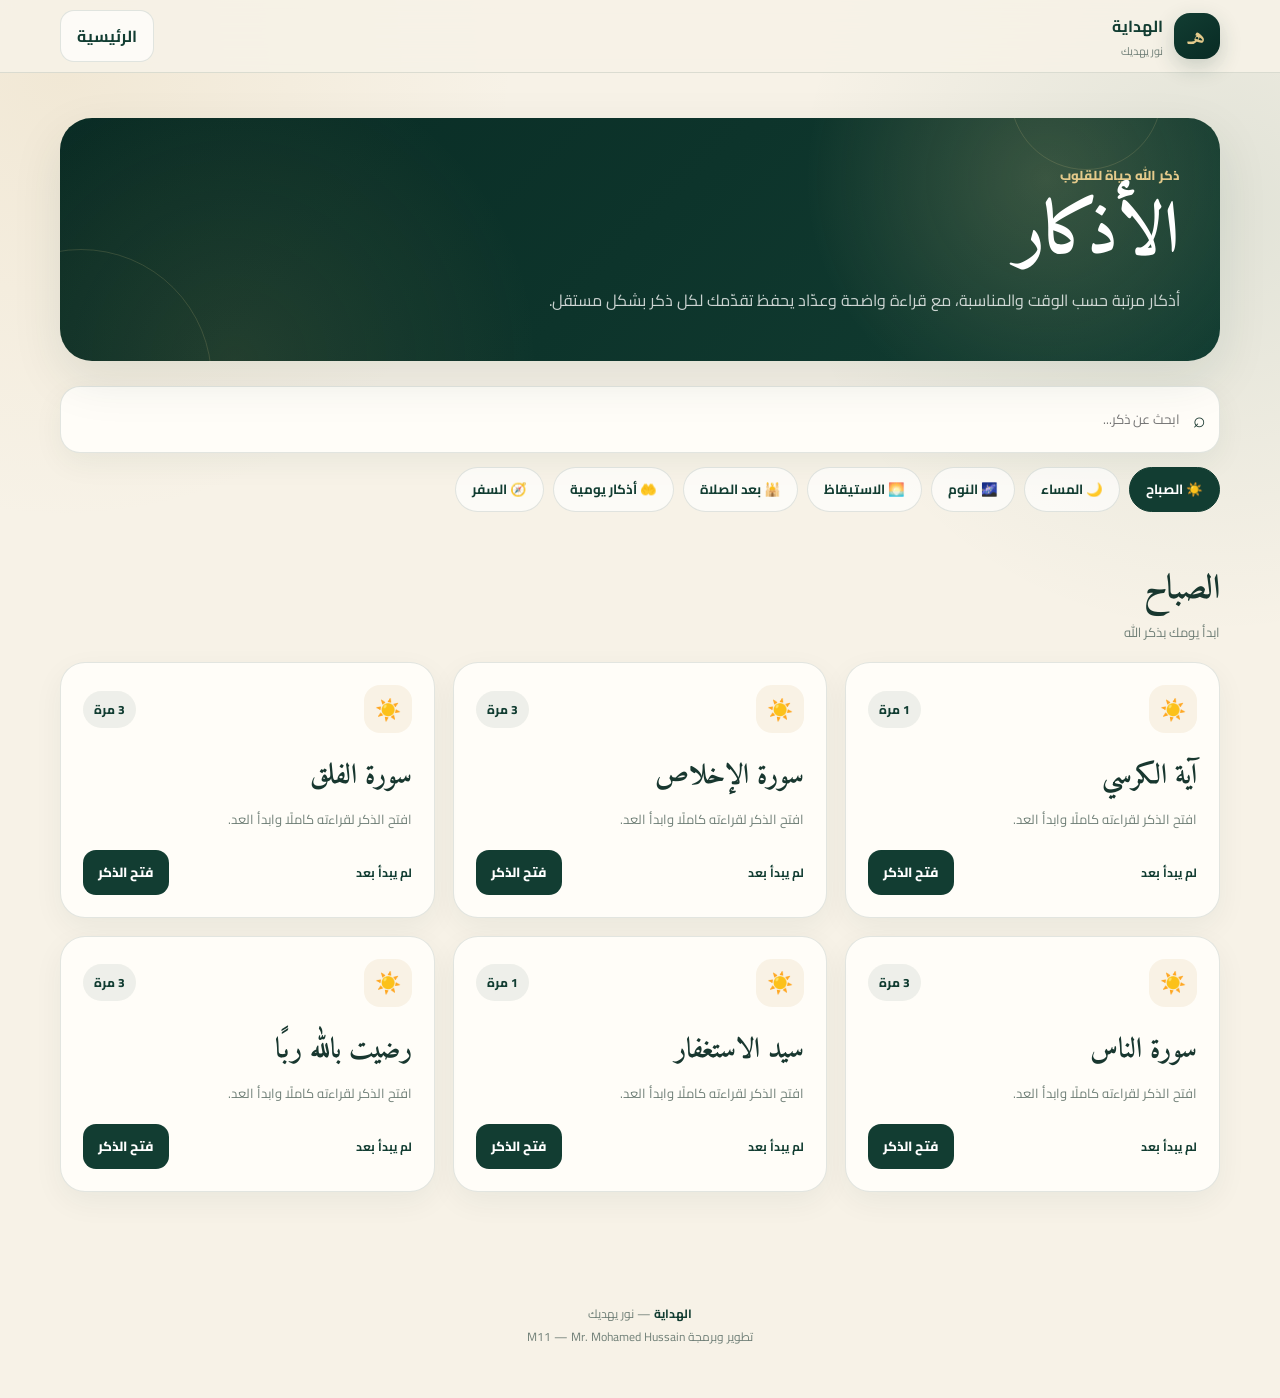
==== commit 45e322d7: "Update print statement from 'Hello' to 'Goodbye'" ====
--- a/adhkar.html
+++ b/adhkar.html
@@ -2,7 +2,8 @@
 <html lang="ar" dir="rtl">
 <head>
 <meta charset="UTF-8">
-<meta name="viewport" content="width=device-width,initial-scale=1.0">
+<meta name="viewport" content="width=device-width, initial-scale=1.0">
+
 <title>الأذكار | الهداية</title>
 
 <link rel="preconnect" href="https://fonts.googleapis.com">
@@ -11,17 +12,17 @@
 
 <style>
 :root{
-  --green:#123c32;
-  --green2:#195446;
-  --green3:#0b2c25;
+  --green:#123d32;
+  --green-dark:#082b24;
+  --green-soft:#1c5748;
   --gold:#c9a45c;
-  --gold2:#e0c27a;
-  --cream:#f8f3e8;
-  --paper:#fffdf8;
-  --text:#17352e;
-  --muted:#71827c;
-  --line:rgba(18,60,50,.12);
-  --shadow:0 18px 50px rgba(18,60,50,.10);
+  --gold-light:#e4ca8b;
+  --cream:#f7f2e7;
+  --white:#fffdf8;
+  --text:#18372f;
+  --muted:#718078;
+  --border:rgba(18,61,50,.12);
+  --shadow:0 18px 50px rgba(18,61,50,.10);
 }
 
 *{
@@ -37,8 +38,8 @@
 body{
   min-height:100vh;
   background:
-    radial-gradient(circle at 10% 0%,rgba(201,164,92,.13),transparent 28%),
-    radial-gradient(circle at 90% 10%,rgba(25,84,70,.10),transparent 25%),
+    radial-gradient(circle at 5% 5%,rgba(201,164,92,.13),transparent 25%),
+    radial-gradient(circle at 95% 15%,rgba(28,87,72,.10),transparent 25%),
     var(--cream);
   color:var(--text);
   font-family:"Cairo",sans-serif;
@@ -46,7 +47,7 @@
 
 button,
 input{
-  font:inherit;
+  font-family:inherit;
 }
 
 button{
@@ -54,177 +55,177 @@
 }
 
 a{
+  text-decoration:none;
   color:inherit;
-  text-decoration:none;
-}
-
-/* NAV */
+}
+
+/* ================= NAV ================= */
+
 .nav{
   position:sticky;
   top:0;
-  z-index:50;
-  background:rgba(248,243,232,.90);
+  z-index:100;
+  background:rgba(247,242,231,.90);
   backdrop-filter:blur(18px);
-  border-bottom:1px solid var(--line);
+  border-bottom:1px solid var(--border);
 }
 
 .nav-inner{
-  max-width:1180px;
+  max-width:1200px;
+  min-height:72px;
   margin:auto;
-  min-height:72px;
   padding:10px 20px;
   display:flex;
+  justify-content:space-between;
   align-items:center;
-  justify-content:space-between;
-  gap:18px;
+  gap:15px;
 }
 
 .brand{
   display:flex;
   align-items:center;
-  gap:12px;
-  font-weight:800;
-}
-
-.brand-mark{
-  width:44px;
-  height:44px;
-  border-radius:15px;
+  gap:11px;
+}
+
+.logo{
+  width:46px;
+  height:46px;
+  border-radius:16px;
   display:grid;
   place-items:center;
-  color:var(--gold2);
-  background:linear-gradient(145deg,var(--green),var(--green3));
-  box-shadow:0 8px 22px rgba(18,60,50,.20);
+  background:linear-gradient(145deg,var(--green),var(--green-dark));
+  color:var(--gold-light);
   font-family:"Amiri",serif;
-  font-size:26px;
-}
-
-.brand-text strong{
+  font-size:28px;
+  box-shadow:0 8px 22px rgba(18,61,50,.20);
+}
+
+.brand strong{
   display:block;
   font-size:16px;
-}
-
-.brand-text span{
+  color:var(--green);
+}
+
+.brand small{
   display:block;
   color:var(--muted);
   font-size:11px;
-  margin-top:-2px;
-}
-
-.back{
-  padding:10px 16px;
-  border:1px solid var(--line);
-  border-radius:14px;
+}
+
+.home-btn{
+  border:1px solid var(--border);
   background:rgba(255,255,255,.65);
   color:var(--green);
+  padding:10px 16px;
+  border-radius:14px;
   font-weight:700;
 }
 
-/* HERO */
+/* ================= HERO ================= */
+
 .hero{
-  max-width:1180px;
-  margin:0 auto;
-  padding:55px 20px 28px;
-}
-
-.hero-box{
+  max-width:1200px;
+  margin:auto;
+  padding:45px 20px 25px;
+}
+
+.hero-card{
   position:relative;
   overflow:hidden;
   border-radius:32px;
-  padding:42px 38px;
-  color:#fff;
+  padding:45px 40px;
   background:
-    radial-gradient(circle at 85% 25%,rgba(224,194,122,.22),transparent 25%),
-    radial-gradient(circle at 10% 90%,rgba(201,164,92,.13),transparent 30%),
-    linear-gradient(135deg,var(--green3),var(--green));
+    radial-gradient(circle at 85% 25%,rgba(228,202,139,.20),transparent 24%),
+    radial-gradient(circle at 15% 100%,rgba(201,164,92,.12),transparent 30%),
+    linear-gradient(135deg,var(--green-dark),var(--green));
+  color:white;
   box-shadow:var(--shadow);
 }
 
-.hero-box:before{
+.hero-card:before,
+.hero-card:after{
   content:"";
   position:absolute;
-  width:230px;
-  height:230px;
-  border:1px solid rgba(224,194,122,.18);
+  border:1px solid rgba(228,202,139,.16);
   border-radius:50%;
-  left:-90px;
-  bottom:-120px;
-}
-
-.hero-box:after{
-  content:"";
-  position:absolute;
-  width:140px;
-  height:140px;
-  border:1px solid rgba(224,194,122,.15);
-  border-radius:50%;
-  right:7%;
-  top:-90px;
+}
+
+.hero-card:before{
+  width:260px;
+  height:260px;
+  left:-110px;
+  bottom:-150px;
+}
+
+.hero-card:after{
+  width:150px;
+  height:150px;
+  right:5%;
+  top:-100px;
 }
 
 .hero-content{
   position:relative;
   z-index:2;
-  max-width:700px;
-}
-
-.eyebrow{
-  color:var(--gold2);
+  max-width:720px;
+}
+
+.hero-label{
+  color:var(--gold-light);
   font-size:13px;
   font-weight:800;
-  margin-bottom:10px;
+  margin-bottom:8px;
 }
 
 .hero h1{
   font-family:"Amiri",serif;
-  font-size:clamp(42px,7vw,70px);
+  font-size:clamp(45px,7vw,72px);
   line-height:1.1;
-  margin-bottom:10px;
 }
 
 .hero p{
   color:rgba(255,255,255,.78);
   line-height:2;
-  max-width:620px;
-}
-
-/* SEARCH */
+  margin-top:10px;
+}
+
+/* ================= SEARCH ================= */
+
 .tools{
-  max-width:1180px;
-  margin:0 auto;
+  max-width:1200px;
+  margin:auto;
   padding:0 20px 22px;
 }
 
-.search{
+.search-box{
   display:flex;
   align-items:center;
-  gap:12px;
-  background:var(--paper);
-  border:1px solid var(--line);
+  gap:10px;
+  padding:7px 13px;
+  background:var(--white);
+  border:1px solid var(--border);
   border-radius:20px;
-  padding:7px;
-  box-shadow:0 10px 30px rgba(18,60,50,.06);
-}
-
-.search span{
-  padding:0 12px;
-  font-size:20px;
-}
-
-.search input{
+  box-shadow:0 10px 30px rgba(18,61,50,.06);
+}
+
+.search-icon{
+  font-size:21px;
+}
+
+.search-box input{
   width:100%;
   border:0;
   outline:0;
   background:transparent;
   color:var(--text);
-  padding:13px 4px;
+  padding:13px 3px;
 }
 
 .categories{
   display:flex;
   gap:9px;
   overflow-x:auto;
-  padding:13px 0 4px;
+  padding:14px 0 3px;
   scrollbar-width:none;
 }
 
@@ -234,46 +235,48 @@
 
 .category{
   flex:0 0 auto;
-  border:1px solid var(--line);
-  background:rgba(255,255,255,.6);
+  border:1px solid var(--border);
+  background:rgba(255,255,255,.65);
   color:var(--green);
   border-radius:999px;
-  padding:9px 15px;
+  padding:9px 16px;
   font-weight:700;
   transition:.2s;
 }
 
-.category.active,
-.category:hover{
-  color:#fff;
+.category.active{
   background:var(--green);
   border-color:var(--green);
-}
-
-/* GRID */
+  color:white;
+}
+
+/* ================= MAIN ================= */
+
 .main{
-  max-width:1180px;
+  max-width:1200px;
   margin:auto;
-  padding:8px 20px 70px;
+  padding:5px 20px 75px;
 }
 
 .section-head{
   display:flex;
+  align-items:end;
   justify-content:space-between;
-  align-items:end;
   gap:15px;
   margin:18px 0;
 }
 
 .section-head h2{
   font-family:"Amiri",serif;
-  font-size:32px;
+  font-size:34px;
 }
 
 .section-head p{
   color:var(--muted);
   font-size:13px;
 }
+
+/* ================= CARDS ================= */
 
 .grid{
   display:grid;
@@ -282,85 +285,108 @@
 }
 
 .card{
-  position:relative;
-  overflow:hidden;
-  background:var(--paper);
-  border:1px solid var(--line);
-  border-radius:24px;
-  padding:23px;
-  min-height:215px;
+  background:var(--white);
+  border:1px solid var(--border);
+  border-radius:25px;
+  padding:22px;
+  min-height:235px;
   display:flex;
   flex-direction:column;
-  box-shadow:0 12px 32px rgba(18,60,50,.06);
-  transition:transform .25s,box-shadow .25s,border-color .25s;
+  box-shadow:0 10px 30px rgba(18,61,50,.055);
+  transition:.25s;
 }
 
 .card:hover{
   transform:translateY(-5px);
-  box-shadow:0 20px 42px rgba(18,60,50,.12);
-  border-color:rgba(201,164,92,.42);
+  box-shadow:0 20px 45px rgba(18,61,50,.12);
+  border-color:rgba(201,164,92,.4);
 }
 
 .card-top{
   display:flex;
+  justify-content:space-between;
   align-items:center;
-  justify-content:space-between;
-  gap:10px;
-}
-
-.card-icon{
-  width:46px;
-  height:46px;
-  border-radius:15px;
+}
+
+.icon{
+  width:48px;
+  height:48px;
   display:grid;
   place-items:center;
+  border-radius:16px;
   background:rgba(201,164,92,.12);
-  color:var(--gold);
   font-size:21px;
 }
 
-.card-count{
+.count-badge{
+  background:rgba(18,61,50,.07);
   color:var(--green);
+  padding:7px 11px;
+  border-radius:999px;
   font-size:12px;
   font-weight:800;
-  background:rgba(18,60,50,.07);
-  padding:7px 10px;
-  border-radius:999px;
 }
 
 .card h3{
   font-family:"Amiri",serif;
-  font-size:27px;
-  margin:20px 0 5px;
-}
-
-.card p{
+  font-size:28px;
+  margin:19px 0 6px;
+}
+
+.card-description{
   color:var(--muted);
   font-size:13px;
   line-height:1.9;
 }
 
-.open-btn{
+.card-bottom{
   margin-top:auto;
   padding-top:18px;
-  color:var(--green);
-  font-weight:800;
   display:flex;
   justify-content:space-between;
   align-items:center;
-}
-
-/* MODAL */
+  gap:10px;
+}
+
+.saved{
+  color:var(--green);
+  font-size:12px;
+  font-weight:700;
+}
+
+.open{
+  border:0;
+  background:var(--green);
+  color:white;
+  padding:10px 15px;
+  border-radius:13px;
+  font-weight:800;
+}
+
+/* ================= EMPTY ================= */
+
+.empty{
+  display:none;
+  background:var(--white);
+  border:1px solid var(--border);
+  border-radius:25px;
+  padding:45px 20px;
+  text-align:center;
+  color:var(--muted);
+}
+
+/* ================= MODAL ================= */
+
 .modal{
   position:fixed;
   inset:0;
-  z-index:100;
+  z-index:300;
   display:none;
   align-items:center;
   justify-content:center;
   padding:18px;
-  background:rgba(4,27,23,.65);
-  backdrop-filter:blur(8px);
+  background:rgba(4,28,23,.68);
+  backdrop-filter:blur(9px);
 }
 
 .modal.show{
@@ -369,19 +395,18 @@
 
 .modal-box{
   width:min(900px,100%);
-  max-height:92vh;
+  max-height:93vh;
   overflow:auto;
-  background:var(--paper);
+  background:var(--white);
   border-radius:30px;
-  border:1px solid rgba(201,164,92,.28);
-  box-shadow:0 30px 90px rgba(0,0,0,.28);
-  animation:modalIn .25s ease;
-}
-
-@keyframes modalIn{
+  box-shadow:0 35px 100px rgba(0,0,0,.30);
+  animation:appear .25s ease;
+}
+
+@keyframes appear{
   from{
     opacity:0;
-    transform:translateY(18px) scale(.98);
+    transform:translateY(20px) scale(.98);
   }
   to{
     opacity:1;
@@ -389,24 +414,24 @@
   }
 }
 
-.modal-head{
+.modal-header{
   position:sticky;
   top:0;
-  z-index:3;
+  z-index:5;
   background:rgba(255,253,248,.94);
-  backdrop-filter:blur(12px);
-  border-bottom:1px solid var(--line);
+  backdrop-filter:blur(15px);
+  border-bottom:1px solid var(--border);
   padding:18px 22px;
   display:flex;
+  justify-content:space-between;
   align-items:center;
-  justify-content:space-between;
-  gap:12px;
+  gap:10px;
 }
 
 .modal-title{
   font-family:"Amiri",serif;
-  font-size:29px;
   color:var(--green);
+  font-size:30px;
 }
 
 .close{
@@ -414,70 +439,79 @@
   height:44px;
   border:0;
   border-radius:14px;
-  background:rgba(18,60,50,.08);
+  background:rgba(18,61,50,.08);
   color:var(--green);
-  font-size:23px;
+  font-size:24px;
 }
 
 .modal-body{
   padding:28px;
 }
 
-/* IMPORTANT:
-   لا يوجد line-clamp ولا max-height للنص.
-   النص كامل مهما كان طوله. */
-.dhikr-text{
+/* ================= FULL DHIKR ================= */
+
+/*
+  لا يوجد:
+  line-clamp
+  max-height
+  overflow:hidden
+
+  لذلك النص الطويل يظهر كاملًا.
+*/
+
+.dhikr{
   white-space:pre-wrap;
   overflow-wrap:anywhere;
-  word-break:normal;
   font-family:"Amiri",serif;
-  font-size:clamp(27px,4vw,38px);
+  font-size:clamp(28px,4vw,40px);
   line-height:2.25;
+  text-align:center;
   color:#163f35;
-  text-align:center;
-  margin:5px auto 25px;
-  max-width:820px;
-}
+  padding:5px 5px 25px;
+}
+
+/* ================= SOURCE ================= */
 
 .source{
-  background:rgba(201,164,92,.09);
-  border:1px solid rgba(201,164,92,.20);
+  border:1px solid rgba(201,164,92,.24);
+  background:rgba(201,164,92,.08);
   border-radius:18px;
-  padding:14px 17px;
-  color:#6c614d;
+  padding:15px 17px;
+  margin-bottom:20px;
+  color:#6c624e;
+  font-size:13px;
   line-height:1.9;
-  font-size:13px;
-  margin-bottom:20px;
 }
 
 .source strong{
   color:var(--green);
 }
 
-/* COUNTER */
-.counter-area{
-  background:linear-gradient(145deg,var(--green3),var(--green));
-  color:#fff;
-  border-radius:25px;
-  padding:23px;
+/* ================= COUNTER ================= */
+
+.counter{
+  background:linear-gradient(145deg,var(--green-dark),var(--green));
+  color:white;
+  border-radius:26px;
+  padding:24px;
   text-align:center;
 }
 
 .counter-label{
-  color:rgba(255,255,255,.72);
+  color:rgba(255,255,255,.68);
   font-size:12px;
 }
 
-.counter-number{
-  font-size:54px;
+.number{
+  color:var(--gold-light);
+  font-size:56px;
   font-weight:800;
   line-height:1.1;
-  margin:5px 0;
-  color:var(--gold2);
+  margin:4px 0;
 }
 
 .target{
-  color:rgba(255,255,255,.7);
+  color:rgba(255,255,255,.72);
   font-size:13px;
 }
 
@@ -491,23 +525,23 @@
 
 .progress span{
   display:block;
+  width:0;
   height:100%;
-  width:0%;
-  background:linear-gradient(90deg,var(--gold),var(--gold2));
+  background:linear-gradient(90deg,var(--gold),var(--gold-light));
   border-radius:inherit;
   transition:width .2s;
 }
 
-.counter-actions{
+.actions{
   display:flex;
   justify-content:center;
   align-items:center;
-  gap:10px;
-}
-
-.counter-actions button{
+  gap:9px;
+}
+
+.actions button{
   min-width:52px;
-  min-height:48px;
+  min-height:49px;
   border:0;
   border-radius:15px;
   font-weight:800;
@@ -516,35 +550,25 @@
 .minus,
 .reset{
   background:rgba(255,255,255,.11);
-  color:#fff;
+  color:white;
 }
 
 .plus{
-  background:var(--gold2);
-  color:var(--green3);
-  min-width:150px!important;
-  box-shadow:0 8px 22px rgba(0,0,0,.16);
-}
-
-.done{
-  margin-top:13px;
-  color:var(--gold2);
+  min-width:155px!important;
+  background:var(--gold-light);
+  color:var(--green-dark);
+}
+
+.complete{
+  min-height:20px;
+  margin-top:12px;
+  color:var(--gold-light);
   font-size:13px;
-  min-height:20px;
-}
-
-/* EMPTY */
-.empty{
-  display:none;
-  text-align:center;
-  padding:45px 20px;
-  background:var(--paper);
-  border:1px solid var(--line);
-  border-radius:25px;
-  color:var(--muted);
-}
-
-/* FOOTER */
+  font-weight:700;
+}
+
+/* ================= FOOTER ================= */
+
 footer{
   text-align:center;
   padding:35px 20px 50px;
@@ -556,35 +580,37 @@
   color:var(--green);
 }
 
-/* RESPONSIVE */
-@media(max-width:850px){
+/* ================= RESPONSIVE ================= */
+
+@media(max-width:900px){
   .grid{
     grid-template-columns:repeat(2,minmax(0,1fr));
   }
 }
 
-@media(max-width:600px){
+@media(max-width:620px){
+
   .nav-inner{
-    min-height:64px;
+    min-height:65px;
     padding:8px 14px;
   }
 
-  .brand-text span{
+  .brand small{
     display:none;
   }
 
-  .back{
-    padding:8px 11px;
+  .home-btn{
+    padding:8px 12px;
     font-size:12px;
   }
 
   .hero{
-    padding:28px 14px 18px;
-  }
-
-  .hero-box{
+    padding:27px 14px 18px;
+  }
+
+  .hero-card{
     padding:32px 23px;
-    border-radius:25px;
+    border-radius:26px;
   }
 
   .tools,
@@ -598,30 +624,30 @@
   }
 
   .card{
-    min-height:185px;
+    min-height:200px;
   }
 
   .modal{
-    padding:8px;
+    padding:7px;
     align-items:flex-end;
   }
 
   .modal-box{
     max-height:95vh;
-    border-radius:27px 27px 0 0;
+    border-radius:28px 28px 0 0;
   }
 
   .modal-body{
     padding:20px 15px 25px;
   }
 
-  .dhikr-text{
-    font-size:27px;
+  .dhikr{
+    font-size:28px;
     line-height:2.15;
   }
 
-  .counter-actions{
-    gap:7px;
+  .actions{
+    gap:6px;
   }
 
   .plus{
@@ -633,59 +659,82 @@
 
 <body>
 
+<!-- ================= NAV ================= -->
+
 <nav class="nav">
   <div class="nav-inner">
 
-    <a class="brand" href="index.html">
-      <div class="brand-mark">هـ</div>
-      <div class="brand-text">
+    <a href="index.html" class="brand">
+      <div class="logo">هـ</div>
+
+      <div>
         <strong>الهداية</strong>
-        <span>نور يهديك</span>
+        <small>نور يهديك</small>
       </div>
     </a>
 
-    <a class="back" href="index.html">العودة للرئيسية</a>
+    <a href="index.html" class="home-btn">
+      الرئيسية
+    </a>
 
   </div>
 </nav>
 
+<!-- ================= HERO ================= -->
+
 <section class="hero">
-  <div class="hero-box">
+  <div class="hero-card">
+
     <div class="hero-content">
-      <div class="eyebrow">ذكر الله حياة للقلوب</div>
+      <div class="hero-label">ذكر الله حياة للقلوب</div>
+
       <h1>الأذكار</h1>
+
       <p>
-        أذكار مختارة مرتبة في أقسام واضحة، مع عدّاد مستقل يحفظ تقدّمك
-        لكل ذكر حتى تستطيع العودة إليه في أي وقت.
+        أذكار مرتبة حسب الوقت والمناسبة، مع قراءة واضحة
+        وعدّاد يحفظ تقدّمك لكل ذكر بشكل مستقل.
       </p>
     </div>
+
   </div>
 </section>
 
+<!-- ================= TOOLS ================= -->
+
 <section class="tools">
 
-  <div class="search">
-    <span>⌕</span>
-    <input id="searchInput" type="search" placeholder="ابحث عن ذكر..." autocomplete="off">
+  <div class="search-box">
+    <span class="search-icon">⌕</span>
+
+    <input
+      id="search"
+      type="search"
+      placeholder="ابحث عن ذكر..."
+      autocomplete="off"
+    >
   </div>
 
   <div class="categories" id="categories"></div>
 
 </section>
 
+<!-- ================= MAIN ================= -->
+
 <main class="main">
 
   <div class="section-head">
+
     <div>
       <h2 id="sectionTitle">أذكار الصباح</h2>
       <p id="sectionDescription">ابدأ يومك بذكر الله</p>
     </div>
+
   </div>
 
-  <div class="grid" id="dhikrGrid"></div>
+  <div class="grid" id="grid"></div>
 
   <div class="empty" id="empty">
-    لا توجد أذكار مطابقة لبحثك.
+    لا توجد أذكار مطابقة للبحث.
   </div>
 
 </main>
@@ -696,41 +745,80 @@
   تطوير وبرمجة M11 — Mr. Mohamed Hussain
 </footer>
 
-<!-- MODAL -->
+<!-- ================= MODAL ================= -->
+
 <div class="modal" id="modal" aria-hidden="true">
 
   <div class="modal-box">
 
-    <div class="modal-head">
-      <div class="modal-title" id="modalTitle">الذكر</div>
-      <button class="close" id="closeModal" type="button" aria-label="إغلاق">×</button>
+    <div class="modal-header">
+
+      <div class="modal-title" id="modalTitle">
+        الذكر
+      </div>
+
+      <button
+        type="button"
+        class="close"
+        id="close">
+        ×
+      </button>
+
     </div>
 
     <div class="modal-body">
 
-      <div class="dhikr-text" id="dhikrText"></div>
-
-      <div class="source" id="sourceBox"></div>
-
-      <div class="counter-area">
-
-        <div class="counter-label">عدد مرات التكرار</div>
-
-        <div class="counter-number" id="counterNumber">0</div>
-
-        <div class="target" id="targetText">من 1</div>
+      <!-- النص الكامل -->
+      <div class="dhikr" id="dhikr"></div>
+
+      <!-- المصدر -->
+      <div class="source" id="source"></div>
+
+      <!-- العداد -->
+      <div class="counter">
+
+        <div class="counter-label">
+          تقدّمك في هذا الذكر
+        </div>
+
+        <div class="number" id="number">
+          0
+        </div>
+
+        <div class="target" id="target">
+          0 / 0
+        </div>
 
         <div class="progress">
-          <span id="progressBar"></span>
+          <span id="progress"></span>
         </div>
 
-        <div class="counter-actions">
-          <button class="minus" id="minusBtn" type="button">−</button>
-          <button class="plus" id="plusBtn" type="button">اضغط للذكر</button>
-          <button class="reset" id="resetBtn" type="button">إعادة</button>
+        <div class="actions">
+
+          <button
+            type="button"
+            class="minus"
+            id="minus">
+            −
+          </button>
+
+          <button
+            type="button"
+            class="plus"
+            id="plus">
+            اضغط للذكر
+          </button>
+
+          <button
+            type="button"
+            class="reset"
+            id="reset">
+            إعادة
+          </button>
+
         </div>
 
-        <div class="done" id="doneMessage"></div>
+        <div class="complete" id="complete"></div>
 
       </div>
 
@@ -741,59 +829,68 @@
 </div>
 
 <script>
+
 /* =========================================================
    بيانات الأذكار
    ========================================================= */
 
-const categoriesData = [
+const categories = [
+
   {
     id:"morning",
     name:"الصباح",
     icon:"☀️",
     description:"ابدأ يومك بذكر الله",
     items:[
-      {
-        id:"morning-1",
+
+      {
+        id:"morning-ayat-kursi",
         title:"آية الكرسي",
         count:1,
         text:`اللَّهُ لَا إِلَٰهَ إِلَّا هُوَ الْحَيُّ الْقَيُّومُ ۚ لَا تَأْخُذُهُ سِنَةٌ وَلَا نَوْمٌ ۚ لَهُ مَا فِي السَّمَاوَاتِ وَمَا فِي الْأَرْضِ ۗ مَنْ ذَا الَّذِي يَشْفَعُ عِنْدَهُ إِلَّا بِإِذْنِهِ ۚ يَعْلَمُ مَا بَيْنَ أَيْدِيهِمْ وَمَا خَلْفَهُمْ ۖ وَلَا يُحِيطُونَ بِشَيْءٍ مِنْ عِلْمِهِ إِلَّا بِمَا شَاءَ ۚ وَسِعَ كُرْسِيُّهُ السَّمَاوَاتِ وَالْأَرْضَ ۖ وَلَا يَئُودُهُ حِفْظُهُمَا ۚ وَهُوَ الْعَلِيُّ الْعَظِيمُ`,
         source:"سورة البقرة: 255"
       },
-      {
-        id:"morning-2",
-        title:"الإخلاص",
+
+      {
+        id:"morning-ikhlaas",
+        title:"سورة الإخلاص",
         count:3,
         text:`قُلْ هُوَ اللَّهُ أَحَدٌ ۝ اللَّهُ الصَّمَدُ ۝ لَمْ يَلِدْ وَلَمْ يُولَدْ ۝ وَلَمْ يَكُنْ لَهُ كُفُوًا أَحَدٌ`,
         source:"سورة الإخلاص"
       },
-      {
-        id:"morning-3",
-        title:"الفلق",
+
+      {
+        id:"morning-falaq",
+        title:"سورة الفلق",
         count:3,
         text:`قُلْ أَعُوذُ بِرَبِّ الْفَلَقِ ۝ مِنْ شَرِّ مَا خَلَقَ ۝ وَمِنْ شَرِّ غَاسِقٍ إِذَا وَقَبَ ۝ وَمِنْ شَرِّ النَّفَّاثَاتِ فِي الْعُقَدِ ۝ وَمِنْ شَرِّ حَاسِدٍ إِذَا حَسَدَ`,
         source:"سورة الفلق"
       },
-      {
-        id:"morning-4",
-        title:"الناس",
+
+      {
+        id:"morning-naas",
+        title:"سورة الناس",
         count:3,
         text:`قُلْ أَعُوذُ بِرَبِّ النَّاسِ ۝ مَلِكِ النَّاسِ ۝ إِلَٰهِ النَّاسِ ۝ مِنْ شَرِّ الْوَسْوَاسِ الْخَنَّاسِ ۝ الَّذِي يُوَسْوِسُ فِي صُدُورِ النَّاسِ ۝ مِنَ الْجِنَّةِ وَالنَّاسِ`,
         source:"سورة الناس"
       },
-      {
-        id:"morning-5",
+
+      {
+        id:"morning-sayyid-istighfar",
         title:"سيد الاستغفار",
         count:1,
         text:`اللَّهُمَّ أَنْتَ رَبِّي لَا إِلَهَ إِلَّا أَنْتَ، خَلَقْتَنِي وَأَنَا عَبْدُكَ، وَأَنَا عَلَى عَهْدِكَ وَوَعْدِكَ مَا اسْتَطَعْتُ، أَعُوذُ بِكَ مِنْ شَرِّ مَا صَنَعْتُ، أَبُوءُ لَكَ بِنِعْمَتِكَ عَلَيَّ، وَأَبُوءُ لَكَ بِذَنْبِي، فَاغْفِرْ لِي، فَإِنَّهُ لَا يَغْفِرُ الذُّنُوبَ إِلَّا أَنْتَ`,
         source:"رواه البخاري"
       },
-      {
-        id:"morning-6",
-        title:"ذكر الصباح",
+
+      {
+        id:"morning-raditu",
+        title:"رضيت بالله ربًا",
         count:3,
         text:`رَضِيتُ بِاللَّهِ رَبًّا، وَبِالإِسْلَامِ دِينًا، وَبِمُحَمَّدٍ ﷺ نَبِيًّا`,
-        source:"ورد في أذكار الصباح والمساء"
+        source:"من أذكار الصباح والمساء"
       }
+
     ]
   },
 
@@ -803,15 +900,17 @@
     icon:"🌙",
     description:"اختم يومك بذكر الله",
     items:[
-      {
-        id:"evening-1",
+
+      {
+        id:"evening-ayat-kursi",
         title:"آية الكرسي",
         count:1,
         text:`اللَّهُ لَا إِلَٰهَ إِلَّا هُوَ الْحَيُّ الْقَيُّومُ ۚ لَا تَأْخُذُهُ سِنَةٌ وَلَا نَوْمٌ ۚ لَهُ مَا فِي السَّمَاوَاتِ وَمَا فِي الْأَرْضِ ۗ مَنْ ذَا الَّذِي يَشْفَعُ عِنْدَهُ إِلَّا بِإِذْنِهِ ۚ يَعْلَمُ مَا بَيْنَ أَيْدِيهِمْ وَمَا خَلْفَهُمْ ۖ وَلَا يُحِيطُونَ بِشَيْءٍ مِنْ عِلْمِهِ إِلَّا بِمَا شَاءَ ۚ وَسِعَ كُرْسِيُّهُ السَّمَاوَاتِ وَالْأَرْضَ ۖ وَلَا يَئُودُهُ حِفْظُهُمَا ۚ وَهُوَ الْعَلِيُّ الْعَظِيمُ`,
         source:"سورة البقرة: 255"
       },
-      {
-        id:"evening-2",
+
+      {
+        id:"evening-three-surahs",
         title:"الإخلاص والفلق والناس",
         count:3,
         text:`قُلْ هُوَ اللَّهُ أَحَدٌ ۝ اللَّهُ الصَّمَدُ ۝ لَمْ يَلِدْ وَلَمْ يُولَدْ ۝ وَلَمْ يَكُنْ لَهُ كُفُوًا أَحَدٌ
@@ -821,13 +920,15 @@
 قُلْ أَعُوذُ بِرَبِّ النَّاسِ ۝ مَلِكِ النَّاسِ ۝ إِلَٰهِ النَّاسِ ۝ مِنْ شَرِّ الْوَسْوَاسِ الْخَنَّاسِ ۝ الَّذِي يُوَسْوِسُ فِي صُدُورِ النَّاسِ ۝ مِنَ الْجِنَّةِ وَالنَّاسِ`,
         source:"سور الإخلاص والفلق والناس"
       },
-      {
-        id:"evening-3",
-        title:"رضيت بالله",
+
+      {
+        id:"evening-raditu",
+        title:"رضيت بالله ربًا",
         count:3,
         text:`رَضِيتُ بِاللَّهِ رَبًّا، وَبِالإِسْلَامِ دِينًا، وَبِمُحَمَّدٍ ﷺ نَبِيًّا`,
-        source:"ورد في أذكار الصباح والمساء"
+        source:"من أذكار الصباح والمساء"
       }
+
     ]
   },
 
@@ -837,34 +938,39 @@
     icon:"🌌",
     description:"أذكار ما قبل النوم",
     items:[
-      {
-        id:"sleep-1",
+
+      {
+        id:"sleep-ayat",
         title:"آية الكرسي",
         count:1,
         text:`اللَّهُ لَا إِلَٰهَ إِلَّا هُوَ الْحَيُّ الْقَيُّومُ ۚ لَا تَأْخُذُهُ سِنَةٌ وَلَا نَوْمٌ ۚ لَهُ مَا فِي السَّمَاوَاتِ وَمَا فِي الْأَرْضِ ۗ مَنْ ذَا الَّذِي يَشْفَعُ عِنْدَهُ إِلَّا بِإِذْنِهِ ۚ يَعْلَمُ مَا بَيْنَ أَيْدِيهِمْ وَمَا خَلْفَهُمْ ۖ وَلَا يُحِيطُونَ بِشَيْءٍ مِنْ عِلْمِهِ إِلَّا بِمَا شَاءَ ۚ وَسِعَ كُرْسِيُّهُ السَّمَاوَاتِ وَالْأَرْضَ ۖ وَلَا يَئُودُهُ حِفْظُهُمَا ۚ وَهُوَ الْعَلِيُّ الْعَظِيمُ`,
         source:"سورة البقرة: 255"
       },
-      {
-        id:"sleep-2",
-        title:"التسبيح قبل النوم",
+
+      {
+        id:"sleep-subhan",
+        title:"التسبيح",
         count:33,
-        text:`سُبْحَانَ اللَّهِ`,
-        source:"من الأذكار الواردة قبل النوم"
+        text:"سُبْحَانَ اللَّهِ",
+        source:"من أذكار النوم"
       },
-      {
-        id:"sleep-3",
-        title:"التحميد قبل النوم",
+
+      {
+        id:"sleep-hamd",
+        title:"التحميد",
         count:33,
-        text:`الْحَمْدُ لِلَّهِ`,
-        source:"من الأذكار الواردة قبل النوم"
+        text:"الْحَمْدُ لِلَّهِ",
+        source:"من أذكار النوم"
       },
-      {
-        id:"sleep-4",
-        title:"التكبير قبل النوم",
+
+      {
+        id:"sleep-takbeer",
+        title:"التكبير",
         count:34,
-        text:`اللَّهُ أَكْبَرُ`,
-        source:"من الأذكار الواردة قبل النوم"
+        text:"اللَّهُ أَكْبَرُ",
+        source:"من أذكار النوم"
       }
+
     ]
   },
 
@@ -874,13 +980,65 @@
     icon:"🌅",
     description:"ابدأ يومك بحمد الله",
     items:[
-      {
-        id:"wake-1",
+
+      {
+        id:"wake-dua",
         title:"دعاء الاستيقاظ",
         count:1,
-        text:`الْحَمْدُ لِلَّهِ الَّذِي أَحْيَانَا بَعْدَ مَا أَمَاتَنَا وَإِلَيْهِ النُّشُورُ`,
+        text:"الْحَمْدُ لِلَّهِ الَّذِي أَحْيَانَا بَعْدَ مَا أَمَاتَنَا وَإِلَيْهِ النُّشُورُ",
         source:"رواه البخاري ومسلم"
       }
+
+    ]
+  },
+
+  {
+    id:"prayer",
+    name:"بعد الصلاة",
+    icon:"🕌",
+    description:"أذكار بعد الصلوات",
+    items:[
+
+      {
+        id:"prayer-istighfar",
+        title:"الاستغفار",
+        count:3,
+        text:"أَسْتَغْفِرُ اللَّهَ",
+        source:"رواه مسلم"
+      },
+
+      {
+        id:"prayer-salam",
+        title:"اللهم أنت السلام",
+        count:1,
+        text:"اللَّهُمَّ أَنْتَ السَّلَامُ، وَمِنْكَ السَّلَامُ، تَبَارَكْتَ يَا ذَا الْجَلَالِ وَالْإِكْرَامِ",
+        source:"رواه مسلم"
+      },
+
+      {
+        id:"prayer-tasbeeh",
+        title:"التسبيح بعد الصلاة",
+        count:33,
+        text:"سُبْحَانَ اللَّهِ",
+        source:"ورد في أذكار ما بعد الصلاة"
+      },
+
+      {
+        id:"prayer-hamd",
+        title:"التحميد بعد الصلاة",
+        count:33,
+        text:"الْحَمْدُ لِلَّهِ",
+        source:"ورد في أذكار ما بعد الصلاة"
+      },
+
+      {
+        id:"prayer-takbeer",
+        title:"التكبير بعد الصلاة",
+        count:34,
+        text:"اللَّهُ أَكْبَرُ",
+        source:"ورد في أذكار ما بعد الصلاة"
+      }
+
     ]
   },
 
@@ -890,57 +1048,23 @@
     icon:"🤲",
     description:"أذكار تستطيع تكرارها خلال يومك",
     items:[
-      {
-        id:"daily-1",
+
+      {
+        id:"daily-subhan",
         title:"سبحان الله وبحمده",
         count:100,
-        text:`سُبْحَانَ اللَّهِ وَبِحَمْدِهِ`,
+        text:"سُبْحَانَ اللَّهِ وَبِحَمْدِهِ",
         source:"رواه البخاري ومسلم"
       },
-      {
-        id:"daily-2",
+
+      {
+        id:"daily-istighfar",
         title:"الاستغفار",
         count:100,
-        text:`أَسْتَغْفِرُ اللَّهَ وَأَتُوبُ إِلَيْهِ`,
-        source:"ورد الاستغفار والتوبة في السنة"
-      },
-      {
-        id:"daily-3",
-        title:"الصلاة على النبي",
-        count:10,
-        text:`اللَّهُمَّ صَلِّ وَسَلِّمْ وَبَارِكْ عَلَى نَبِيِّنَا مُحَمَّدٍ`,
-        source:"الصلاة على النبي ﷺ من أفضل الأذكار"
+        text:"أَسْتَغْفِرُ اللَّهَ وَأَتُوبُ إِلَيْهِ",
+        source:"من صيغ الاستغفار الواردة"
       }
-    ]
-  },
-
-  {
-    id:"prayer",
-    name:"بعد الصلاة",
-    icon:"🕌",
-    description:"أذكار بعد الصلوات",
-    items:[
-      {
-        id:"prayer-1",
-        title:"الاستغفار",
-        count:3,
-        text:`أَسْتَغْفِرُ اللَّهَ`,
-        source:"رواه مسلم"
-      },
-      {
-        id:"prayer-2",
-        title:"اللهم أنت السلام",
-        count:1,
-        text:`اللَّهُمَّ أَنْتَ السَّلَامُ، وَمِنْكَ السَّلَامُ، تَبَارَكْتَ يَا ذَا الْجَلَالِ وَالْإِكْرَامِ`,
-        source:"رواه مسلم"
-      },
-      {
-        id:"prayer-3",
-        title:"التسبيح والتحميد والتكبير",
-        count:33,
-        text:`سُبْحَانَ اللَّهِ`,
-        source:"من الأذكار الواردة بعد الصلاة"
-      }
+
     ]
   },
 
@@ -948,58 +1072,92 @@
     id:"travel",
     name:"السفر",
     icon:"🧭",
-    description:"أذكار السفر والخروج",
+    description:"أذكار السفر",
     items:[
-      {
-        id:"travel-1",
+
+      {
+        id:"travel-dua",
         title:"دعاء السفر",
+        count:1,
+        text:`اللَّهُمَّ إِنَّا نَسْأَلُكَ فِي سَفَرِنَا هَذَا الْبِرَّ وَالتَّقْوَى، وَمِنَ الْعَمَلِ مَا تَرْضَى، اللَّهُمَّ هَوِّنْ عَلَيْنَا سَفَرَنَا هَذَا وَاطْوِ عَنَّا بُعْدَهُ، اللَّهُمَّ أَنْتَ الصَّاحِبُ فِي السَّفَرِ وَالْخَلِيفَةُ فِي الْأَهْلِ`,
+        source:"من دعاء السفر الوارد في السنة"
+      },
+
+      {
+        id:"travel-verse",
+        title:"تسبيح السفر",
         count:1,
         text:`سُبْحَانَ الَّذِي سَخَّرَ لَنَا هَذَا وَمَا كُنَّا لَهُ مُقْرِنِينَ ۝ وَإِنَّا إِلَىٰ رَبِّنَا لَمُنقَلِبُونَ`,
         source:"سورة الزخرف: 13–14"
       }
+
     ]
   }
+
 ];
 
 /* =========================================================
    الحالة
    ========================================================= */
 
-let currentCategory = categoriesData[0].id;
-let currentDhikr = null;
+let activeCategory = "morning";
+let activeDhikr = null;
 let currentCount = 0;
 
 const categoriesEl = document.getElementById("categories");
-const gridEl = document.getElementById("dhikrGrid");
+const gridEl = document.getElementById("grid");
 const emptyEl = document.getElementById("empty");
+
 const sectionTitle = document.getElementById("sectionTitle");
 const sectionDescription = document.getElementById("sectionDescription");
-const searchInput = document.getElementById("searchInput");
+
+const search = document.getElementById("search");
 
 const modal = document.getElementById("modal");
 const modalTitle = document.getElementById("modalTitle");
-const dhikrText = document.getElementById("dhikrText");
-const sourceBox = document.getElementById("sourceBox");
-const counterNumber = document.getElementById("counterNumber");
-const targetText = document.getElementById("targetText");
-const progressBar = document.getElementById("progressBar");
-const doneMessage = document.getElementById("doneMessage");
+const dhikr = document.getElementById("dhikr");
+const source = document.getElementById("source");
+
+const number = document.getElementById("number");
+const target = document.getElementById("target");
+const progress = document.getElementById("progress");
+const complete = document.getElementById("complete");
 
 /* =========================================================
    التخزين
    ========================================================= */
 
-function storageKey(id){
-  return "hidayah_dhikr_" + id;
-}
-
-function getSavedCount(id){
-  const value = Number(localStorage.getItem(storageKey(id)));
-  return Number.isFinite(value) && value >= 0 ? value : 0;
+function key(id){
+  return "hidayah_adhkar_count_" + id;
+}
+
+function getCount(id){
+
+  const value = Number(localStorage.getItem(key(id)));
+
+  if(!Number.isFinite(value) || value < 0){
+    return 0;
+  }
+
+  return Math.floor(value);
 }
 
 function saveCount(id,value){
-  localStorage.setItem(storageKey(id),String(value));
+  localStorage.setItem(key(id),String(value));
+}
+
+/* =========================================================
+   الأمان
+   ========================================================= */
+
+function escapeHTML(value){
+
+  return String(value)
+    .replaceAll("&","&amp;")
+    .replaceAll("<","&lt;")
+    .replaceAll(">","&gt;")
+    .replaceAll('"',"&quot;")
+    .replaceAll("'","&#039;");
 }
 
 /* =========================================================
@@ -1008,23 +1166,34 @@
 
 function renderCategories(){
 
-  categoriesEl.innerHTML = categoriesData.map(category => `
+  categoriesEl.innerHTML = categories.map(category => `
+
     <button
       type="button"
-      class="category ${category.id === currentCategory ? "active" : ""}"
-      data-category="${category.id}">
-      ${category.icon} ${category.name}
+      class="category ${category.id === activeCategory ? "active" : ""}"
+      data-id="${category.id}">
+
+      ${category.icon} ${escapeHTML(category.name)}
+
     </button>
+
   `).join("");
 
-  categoriesEl.querySelectorAll(".category").forEach(button=>{
+  categoriesEl.querySelectorAll(".category").forEach(button => {
+
     button.addEventListener("click",()=>{
-      currentCategory = button.dataset.category;
-      searchInput.value = "";
+
+      activeCategory = button.dataset.id;
+
+      search.value = "";
+
       renderCategories();
       renderCards();
+
     });
+
   });
+
 }
 
 /* =========================================================
@@ -1033,106 +1202,172 @@
 
 function renderCards(){
 
-  const category = categoriesData.find(c=>c.id === currentCategory);
+  const category =
+    categories.find(item => item.id === activeCategory);
 
   if(!category) return;
 
   sectionTitle.textContent = category.name;
   sectionDescription.textContent = category.description;
 
-  const query = searchInput.value.trim().toLowerCase();
-
-  const items = category.items.filter(item =>
-    !query ||
-    item.title.toLowerCase().includes(query) ||
-    item.text.toLowerCase().includes(query)
-  );
+  const query =
+    search.value.trim().toLowerCase();
+
+  const items = category.items.filter(item => {
+
+    if(!query) return true;
+
+    return (
+      item.title.toLowerCase().includes(query) ||
+      item.text.toLowerCase().includes(query)
+    );
+
+  });
 
   gridEl.innerHTML = items.map(item => {
 
-    const saved = getSavedCount(item.id);
+    const saved = getCount(item.id);
 
     return `
+
       <article class="card">
 
         <div class="card-top">
-          <div class="card-icon">${category.icon}</div>
-          <div class="card-count">${item.count} مرة</div>
+
+          <div class="icon">
+            ${category.icon}
+          </div>
+
+          <div class="count-badge">
+            ${item.count} مرة
+          </div>
+
         </div>
 
-        <h3>${escapeHTML(item.title)}</h3>
-
-        <p>
-          اضغط لفتح الذكر كاملًا والبدء في العد.
-        </p>
-
-        <button
-          type="button"
-          class="open-btn"
-          data-id="${item.id}">
-          <span>فتح الذكر</span>
-          <span>${saved > 0 ? saved + " ✓" : "←"}</span>
-        </button>
+        <h3>
+          ${escapeHTML(item.title)}
+        </h3>
+
+        <div class="card-description">
+          افتح الذكر لقراءته كاملًا وابدأ العد.
+        </div>
+
+        <div class="card-bottom">
+
+          <div class="saved">
+            ${saved > 0 ? `تم: ${saved} ✓` : "لم يبدأ بعد"}
+          </div>
+
+          <button
+            type="button"
+            class="open"
+            data-id="${item.id}">
+            فتح الذكر
+          </button>
+
+        </div>
 
       </article>
+
     `;
 
   }).join("");
 
-  emptyEl.style.display = items.length ? "none" : "block";
-
-  gridEl.querySelectorAll(".open-btn").forEach(button=>{
+  emptyEl.style.display =
+    items.length ? "none" : "block";
+
+  gridEl.querySelectorAll(".open").forEach(button => {
+
     button.addEventListener("click",()=>{
+
       openDhikr(button.dataset.id);
+
     });
+
   });
+
+}
+
+/* =========================================================
+   البحث
+   ========================================================= */
+
+search.addEventListener("input",()=>{
+
+  const query = search.value.trim().toLowerCase();
+
+  if(query){
+
+    const foundCategory =
+      categories.find(category =>
+        category.items.some(item =>
+          item.title.toLowerCase().includes(query) ||
+          item.text.toLowerCase().includes(query)
+        )
+      );
+
+    if(foundCategory){
+
+      activeCategory = foundCategory.id;
+
+      renderCategories();
+
+    }
+
+  }
+
+  renderCards();
+
+});
+
+/* =========================================================
+   العثور على الذكر
+   ========================================================= */
+
+function findDhikr(id){
+
+  for(const category of categories){
+
+    const item =
+      category.items.find(item => item.id === id);
+
+    if(item){
+
+      return item;
+
+    }
+
+  }
+
+  return null;
 }
 
 /* =========================================================
    فتح الذكر
    ========================================================= */
 
-function findDhikr(id){
-
-  for(const category of categoriesData){
-    const found = category.items.find(item=>item.id===id);
-
-    if(found){
-      return {
-        item:found,
-        category
-      };
-    }
-  }
-
-  return null;
-}
-
 function openDhikr(id){
 
-  const result = findDhikr(id);
-
-  if(!result) return;
-
-  currentDhikr = result.item;
-  currentCount = getSavedCount(currentDhikr.id);
-
-  modalTitle.textContent = currentDhikr.title;
+  const item = findDhikr(id);
+
+  if(!item) return;
+
+  activeDhikr = item;
+
+  currentCount = getCount(item.id);
+
+  modalTitle.textContent = item.title;
 
   /*
-    مهم جدًا:
-    innerText + white-space:pre-wrap
-    يجعل النص يظهر كاملًا ويحافظ على الأسطر.
-    لا يوجد قص للنص.
+    textContent مهم هنا:
+    يعرض النص كاملًا كما هو
+    ويحافظ على الأسطر الموجودة.
   */
-  dhikrText.textContent = currentDhikr.text;
-
-  sourceBox.innerHTML =
+  dhikr.textContent = item.text;
+
+  source.innerHTML =
     "<strong>المصدر:</strong> " +
-    escapeHTML(currentDhikr.source);
-
-  targetText.textContent =
-    "المطلوب: " + currentDhikr.count + " مرة";
+    escapeHTML(item.source);
 
   updateCounter();
 
@@ -1140,7 +1375,12 @@
   modal.setAttribute("aria-hidden","false");
 
   document.body.style.overflow = "hidden";
-}
+
+}
+
+/* =========================================================
+   إغلاق
+   ========================================================= */
 
 function closeModal(){
 
@@ -1149,8 +1389,35 @@
 
   document.body.style.overflow = "";
 
-  currentDhikr = null;
-}
+  activeDhikr = null;
+
+}
+
+document.getElementById("close")
+  .addEventListener("click",closeModal);
+
+modal.addEventListener("click",event=>{
+
+  if(event.target === modal){
+
+    closeModal();
+
+  }
+
+});
+
+document.addEventListener("keydown",event=>{
+
+  if(
+    event.key === "Escape" &&
+    modal.classList.contains("show")
+  ){
+
+    closeModal();
+
+  }
+
+});
 
 /* =========================================================
    العداد
@@ -1158,147 +1425,124 @@
 
 function updateCounter(){
 
-  if(!currentDhikr) return;
-
-  counterNumber.textContent = currentCount;
-
-  const percentage =
-    Math.min(100,(currentCount / currentDhikr.count) * 100);
-
-  progressBar.style.width = percentage + "%";
-
-  if(currentCount >= currentDhikr.count){
-    doneMessage.textContent = "أحسنت، أتممت العدد المحدد ✓";
+  if(!activeDhikr) return;
+
+  const safeTarget =
+    Math.max(1,Number(activeDhikr.count));
+
+  currentCount =
+    Math.max(0,Math.min(currentCount,safeTarget));
+
+  number.textContent = currentCount;
+
+  target.textContent =
+    `${currentCount} / ${safeTarget}`;
+
+  const percent =
+    Math.min(100,(currentCount / safeTarget) * 100);
+
+  progress.style.width =
+    percent + "%";
+
+  if(currentCount >= safeTarget){
+
+    complete.textContent =
+      "أحسنت، أتممت العدد المحدد ✓";
+
   }else{
-    doneMessage.textContent = "";
-  }
-
-  saveCount(currentDhikr.id,currentCount);
-}
-
-/* =========================================================
-   أزرار العداد
-   ========================================================= */
-
-document.getElementById("plusBtn").addEventListener("click",()=>{
-
-  if(!currentDhikr) return;
-
-  if(currentCount < currentDhikr.count){
+
+    complete.textContent = "";
+
+  }
+
+  saveCount(activeDhikr.id,currentCount);
+
+}
+
+/* ================= PLUS ================= */
+
+document.getElementById("plus")
+.addEventListener("click",()=>{
+
+  if(!activeDhikr) return;
+
+  if(currentCount < activeDhikr.count){
+
     currentCount++;
+
     updateCounter();
 
     if(navigator.vibrate){
       navigator.vibrate(18);
     }
+
   }
 
 });
 
-document.getElementById("minusBtn").addEventListener("click",()=>{
-
-  if(!currentDhikr) return;
+/* ================= MINUS ================= */
+
+document.getElementById("minus")
+.addEventListener("click",()=>{
+
+  if(!activeDhikr) return;
 
   if(currentCount > 0){
+
     currentCount--;
+
     updateCounter();
+
   }
 
 });
 
-document.getElementById("resetBtn").addEventListener("click",()=>{
-
-  if(!currentDhikr) return;
+/* ================= RESET ================= */
+
+document.getElementById("reset")
+.addEventListener("click",()=>{
+
+  if(!activeDhikr) return;
 
   currentCount = 0;
+
   updateCounter();
 
 });
 
-document.getElementById("closeModal")
-  .addEventListener("click",closeModal);
-
-modal.addEventListener("click",event=>{
-
-  if(event.target === modal){
-    closeModal();
+/* ================= SPACE ================= */
+
+document.addEventListener("keydown",event=>{
+
+  if(
+    event.code !== "Space" ||
+    !modal.classList.contains("show") ||
+    !activeDhikr ||
+    document.activeElement.tagName === "INPUT"
+  ){
+
+    return;
+
+  }
+
+  event.preventDefault();
+
+  if(currentCount < activeDhikr.count){
+
+    currentCount++;
+
+    updateCounter();
+
+    if(navigator.vibrate){
+      navigator.vibrate(18);
+    }
+
   }
 
 });
 
-document.addEventListener("keydown",event=>{
-
-  if(event.key === "Escape" && modal.classList.contains("show")){
-    closeModal();
-  }
-
-  if(
-    event.code === "Space" &&
-    modal.classList.contains("show") &&
-    currentDhikr &&
-    document.activeElement.tagName !== "INPUT"
-  ){
-    event.preventDefault();
-
-    if(currentCount < currentDhikr.count){
-      currentCount++;
-      updateCounter();
-
-      if(navigator.vibrate){
-        navigator.vibrate(18);
-      }
-    }
-  }
-
-});
-
 /* =========================================================
-   البحث
-   ========================================================= */
-
-searchInput.addEventListener("input",()=>{
-
-  const query = searchInput.value.trim();
-
-  /*
-    لو المستخدم يبحث عن ذكر موجود في قسم آخر،
-    نبحث في كل الأقسام ونحوّل تلقائيًا للقسم المناسب.
-  */
-
-  if(query){
-
-    const found = categoriesData.find(category =>
-      category.items.some(item =>
-        item.title.toLowerCase().includes(query.toLowerCase()) ||
-        item.text.toLowerCase().includes(query.toLowerCase())
-      )
-    );
-
-    if(found && found.id !== currentCategory){
-      currentCategory = found.id;
-      renderCategories();
-    }
-  }
-
-  renderCards();
-});
-
-/* =========================================================
-   حماية عرض النصوص
-   ========================================================= */
-
-function escapeHTML(value){
-
-  return String(value)
-    .replace(/&/g,"&amp;")
-    .replace(/</g,"&lt;")
-    .replace(/>/g,"&gt;")
-    .replace(/"/g,"&quot;")
-    .replace(/'/g,"&#039;");
-}
-
-/* =========================================================
-   التشغيل
+   تشغيل
    ========================================================= */
 
 renderCategories();
@@ -1307,4 +1551,4 @@
 </script>
 
 </body>
-        </html>
+  </html>
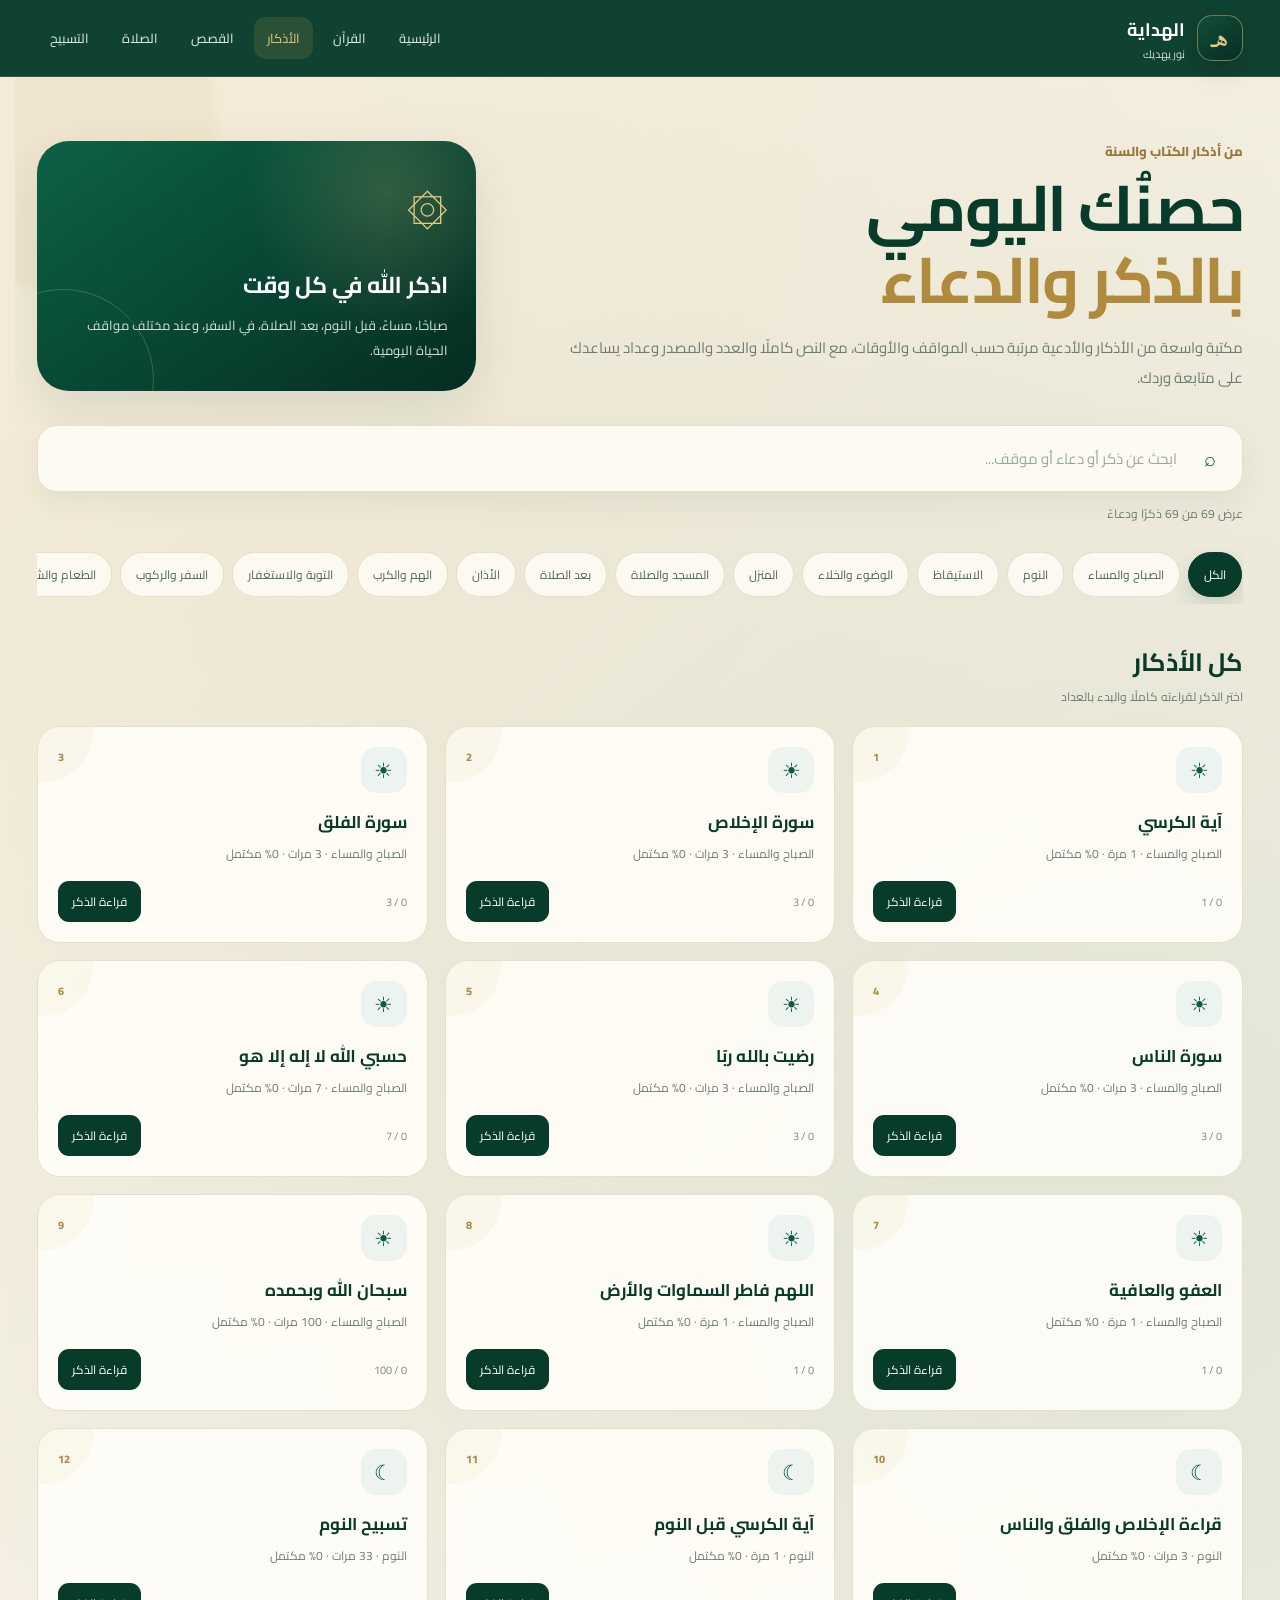
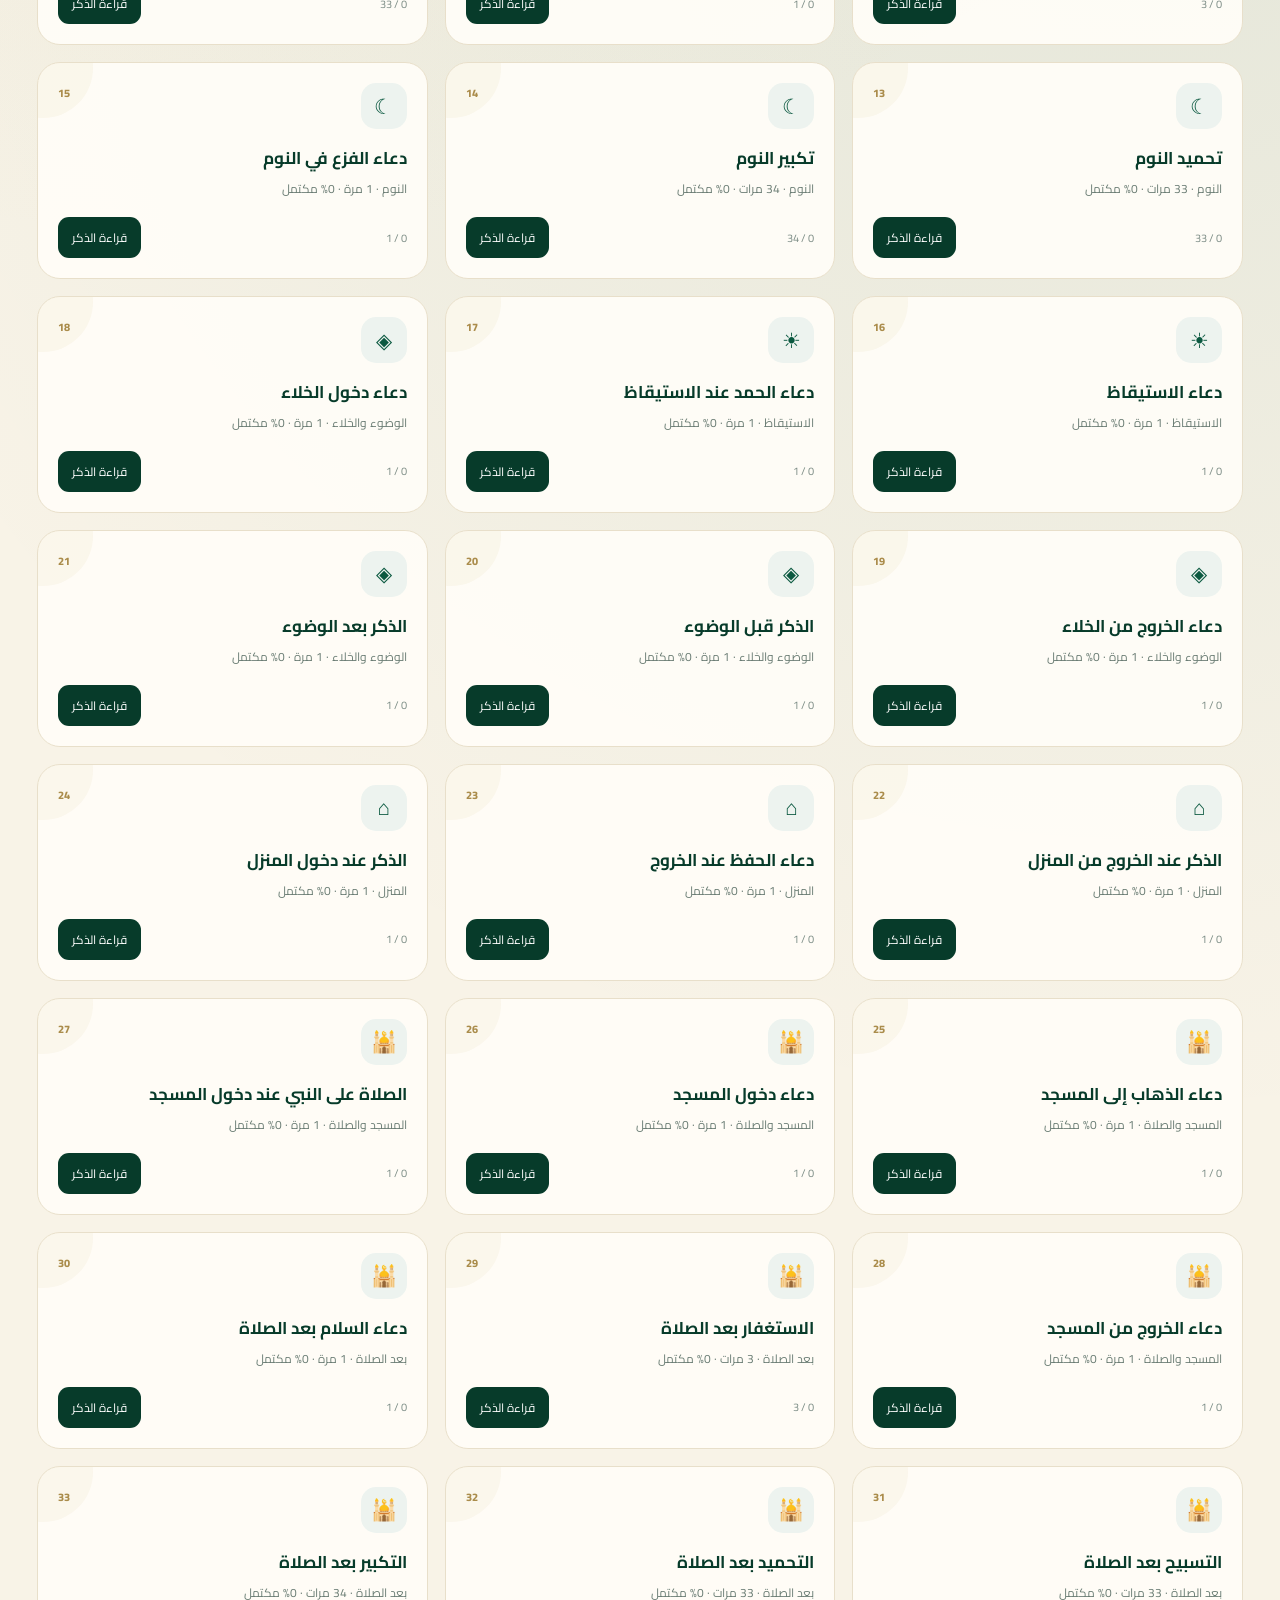
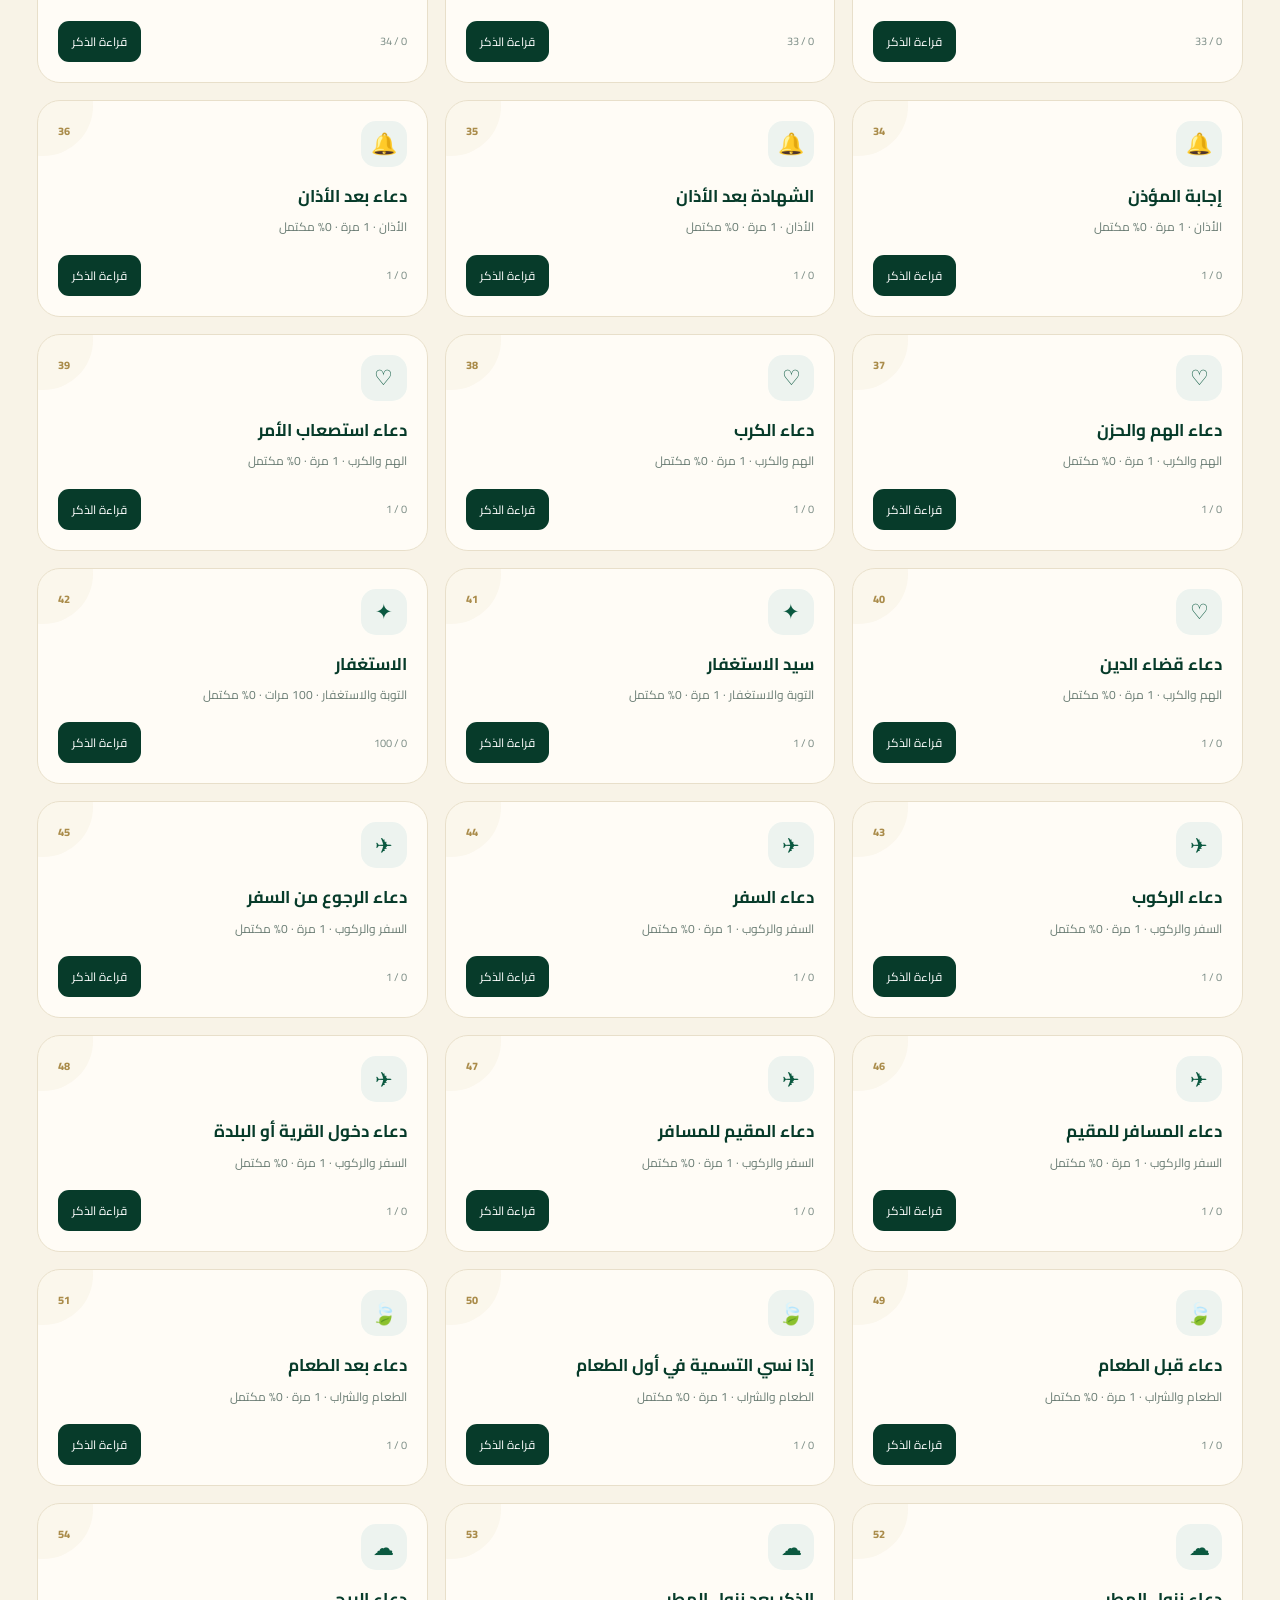
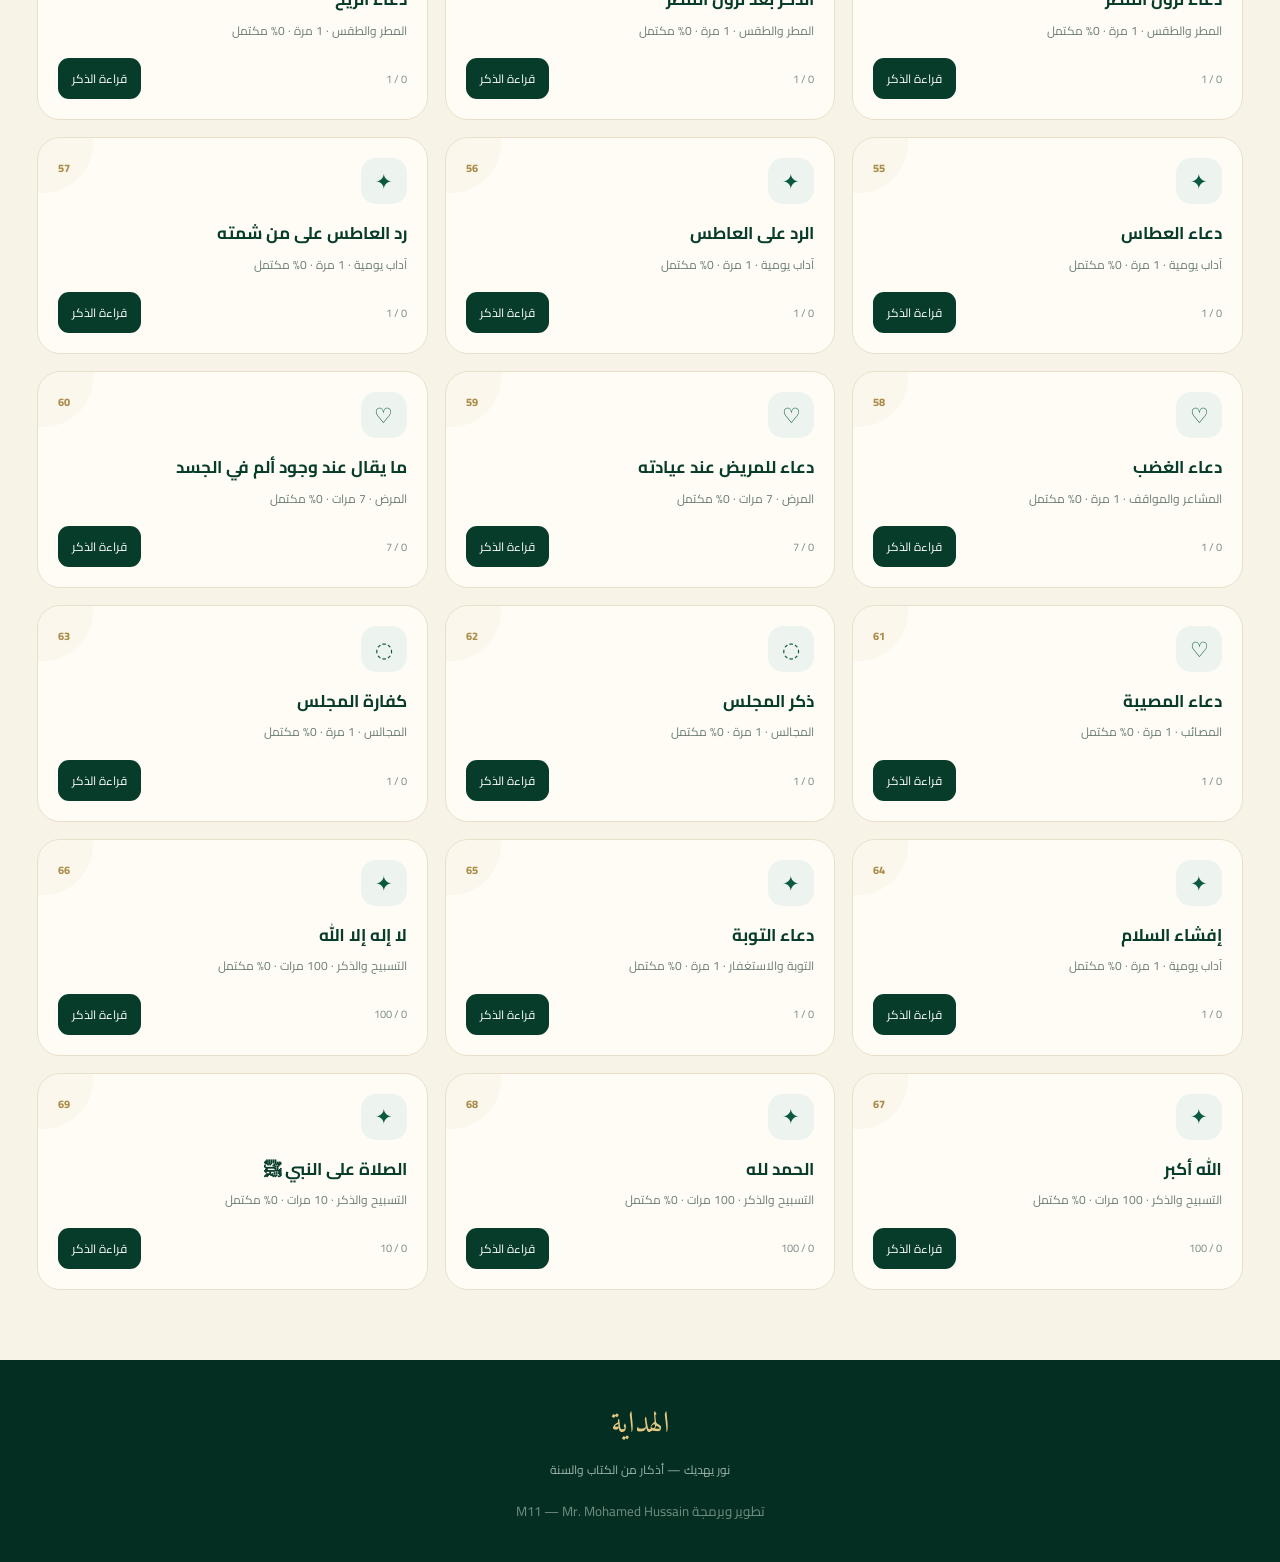
==== commit f2e9a4ea: "Update print statement from 'Hello' to 'Goodbye'" ====
--- a/adhkar.html
+++ b/adhkar.html
@@ -3,8 +3,8 @@
 <head>
 <meta charset="UTF-8">
 <meta name="viewport" content="width=device-width, initial-scale=1.0">
-
-<title>الأذكار | الهداية</title>
+<meta name="theme-color" content="#073b2a">
+<title>الأذكار | الهداية — نور يهديك</title>
 
 <link rel="preconnect" href="https://fonts.googleapis.com">
 <link rel="preconnect" href="https://fonts.gstatic.com" crossorigin>
@@ -12,17 +12,19 @@
 
 <style>
 :root{
-  --green:#123d32;
-  --green-dark:#082b24;
-  --green-soft:#1c5748;
-  --gold:#c9a45c;
-  --gold-light:#e4ca8b;
-  --cream:#f7f2e7;
-  --white:#fffdf8;
-  --text:#18372f;
-  --muted:#718078;
-  --border:rgba(18,61,50,.12);
-  --shadow:0 18px 50px rgba(18,61,50,.10);
+  --green:#073b2a;
+  --green2:#0b5940;
+  --green3:#0f7252;
+  --gold:#caa85e;
+  --gold2:#e4c983;
+  --cream:#f8f3e7;
+  --cream2:#fffdf8;
+  --text:#18352c;
+  --muted:#6b7d74;
+  --line:#e8dfca;
+  --white:#fff;
+  --danger:#a33b3b;
+  --shadow:0 18px 50px rgba(7,59,42,.10);
 }
 
 *{
@@ -36,13 +38,13 @@
 }
 
 body{
-  min-height:100vh;
+  font-family:"Cairo",Arial,sans-serif;
   background:
-    radial-gradient(circle at 5% 5%,rgba(201,164,92,.13),transparent 25%),
-    radial-gradient(circle at 95% 15%,rgba(28,87,72,.10),transparent 25%),
+    radial-gradient(circle at 15% 5%,rgba(202,168,94,.13),transparent 25%),
+    radial-gradient(circle at 90% 20%,rgba(11,89,64,.09),transparent 28%),
     var(--cream);
   color:var(--text);
-  font-family:"Cairo",sans-serif;
+  min-height:100vh;
 }
 
 button,
@@ -55,358 +57,691 @@
 }
 
 a{
+  color:inherit;
   text-decoration:none;
-  color:inherit;
-}
-
-/* ================= NAV ================= */
-
-.nav{
+}
+
+/* =========================
+   HEADER
+========================= */
+
+.header{
   position:sticky;
   top:0;
   z-index:100;
-  background:rgba(247,242,231,.90);
+  background:rgba(7,59,42,.96);
   backdrop-filter:blur(18px);
-  border-bottom:1px solid var(--border);
-}
-
-.nav-inner{
-  max-width:1200px;
-  min-height:72px;
+  border-bottom:1px solid rgba(228,201,131,.18);
+}
+
+.nav{
+  max-width:1250px;
   margin:auto;
-  padding:10px 20px;
+  min-height:76px;
+  padding:12px 22px;
   display:flex;
+  align-items:center;
   justify-content:space-between;
-  align-items:center;
-  gap:15px;
+  gap:20px;
 }
 
 .brand{
   display:flex;
   align-items:center;
-  gap:11px;
-}
-
-.logo{
+  gap:12px;
+  color:white;
+}
+
+.brand-logo{
   width:46px;
   height:46px;
-  border-radius:16px;
+  border-radius:15px;
   display:grid;
   place-items:center;
-  background:linear-gradient(145deg,var(--green),var(--green-dark));
-  color:var(--gold-light);
+  border:1px solid rgba(228,201,131,.45);
+  background:linear-gradient(145deg,#124e3a,#062e22);
+  color:var(--gold2);
   font-family:"Amiri",serif;
   font-size:28px;
-  box-shadow:0 8px 22px rgba(18,61,50,.20);
-}
-
-.brand strong{
+  box-shadow:0 8px 25px rgba(0,0,0,.18);
+}
+
+.brand-text strong{
   display:block;
-  font-size:16px;
-  color:var(--green);
-}
-
-.brand small{
+  font-size:18px;
+}
+
+.brand-text span{
   display:block;
-  color:var(--muted);
+  color:#cbdcd4;
   font-size:11px;
-}
-
-.home-btn{
-  border:1px solid var(--border);
-  background:rgba(255,255,255,.65);
-  color:var(--green);
-  padding:10px 16px;
-  border-radius:14px;
-  font-weight:700;
-}
-
-/* ================= HERO ================= */
+  margin-top:-2px;
+}
+
+.nav-links{
+  display:flex;
+  align-items:center;
+  gap:7px;
+  flex-wrap:wrap;
+}
+
+.nav-links a{
+  color:#e7f0eb;
+  padding:9px 13px;
+  border-radius:12px;
+  font-size:13px;
+  transition:.25s;
+}
+
+.nav-links a:hover,
+.nav-links a.active{
+  background:rgba(202,168,94,.14);
+  color:var(--gold2);
+}
+
+/* =========================
+   HERO
+========================= */
 
 .hero{
-  max-width:1200px;
-  margin:auto;
-  padding:45px 20px 25px;
-}
-
-.hero-card{
+  max-width:1250px;
+  margin:0 auto;
+  padding:62px 22px 32px;
   position:relative;
   overflow:hidden;
-  border-radius:32px;
-  padding:45px 40px;
-  background:
-    radial-gradient(circle at 85% 25%,rgba(228,202,139,.20),transparent 24%),
-    radial-gradient(circle at 15% 100%,rgba(201,164,92,.12),transparent 30%),
-    linear-gradient(135deg,var(--green-dark),var(--green));
-  color:white;
-  box-shadow:var(--shadow);
-}
-
-.hero-card:before,
-.hero-card:after{
+}
+
+.hero::before{
   content:"";
   position:absolute;
-  border:1px solid rgba(228,202,139,.16);
+  width:330px;
+  height:330px;
   border-radius:50%;
-}
-
-.hero-card:before{
-  width:260px;
-  height:260px;
-  left:-110px;
-  bottom:-150px;
-}
-
-.hero-card:after{
-  width:150px;
-  height:150px;
-  right:5%;
-  top:-100px;
-}
-
-.hero-content{
+  background:rgba(202,168,94,.08);
+  left:-130px;
+  top:-120px;
+  filter:blur(5px);
+}
+
+.hero-grid{
+  display:grid;
+  grid-template-columns:1.25fr .75fr;
+  align-items:center;
+  gap:35px;
+}
+
+.eyebrow{
+  color:#967936;
+  font-weight:800;
+  font-size:13px;
+  margin-bottom:10px;
+}
+
+.hero h1{
+  font-size:clamp(34px,5vw,64px);
+  line-height:1.12;
+  color:var(--green);
+  letter-spacing:-1.5px;
+}
+
+.hero h1 span{
+  color:#b08b3d;
+}
+
+.hero p{
+  margin-top:17px;
+  max-width:700px;
+  color:var(--muted);
+  line-height:2;
+  font-size:15px;
+}
+
+.hero-card{
+  min-height:230px;
+  border-radius:32px;
+  padding:28px;
+  color:white;
+  background:
+    radial-gradient(circle at 80% 20%,rgba(228,201,131,.18),transparent 35%),
+    linear-gradient(145deg,#0c6246,#052d21);
+  box-shadow:var(--shadow);
   position:relative;
-  z-index:2;
-  max-width:720px;
-}
-
-.hero-label{
-  color:var(--gold-light);
+  overflow:hidden;
+}
+
+.hero-card::after{
+  content:"";
+  position:absolute;
+  width:180px;
+  height:180px;
+  border:1px solid rgba(228,201,131,.25);
+  border-radius:50%;
+  left:-65px;
+  bottom:-80px;
+}
+
+.hero-card-icon{
+  font-size:42px;
+  color:var(--gold2);
+}
+
+.hero-card h3{
+  font-size:23px;
+  margin-top:15px;
+}
+
+.hero-card p{
+  color:#d8e6df;
   font-size:13px;
-  font-weight:800;
-  margin-bottom:8px;
-}
-
-.hero h1{
-  font-family:"Amiri",serif;
-  font-size:clamp(45px,7vw,72px);
-  line-height:1.1;
-}
-
-.hero p{
-  color:rgba(255,255,255,.78);
-  line-height:2;
-  margin-top:10px;
-}
-
-/* ================= SEARCH ================= */
+  line-height:1.9;
+  margin-top:7px;
+}
+
+/* =========================
+   SEARCH
+========================= */
 
 .tools{
-  max-width:1200px;
-  margin:auto;
-  padding:0 20px 22px;
+  max-width:1250px;
+  margin:0 auto;
+  padding:0 22px 25px;
 }
 
 .search-box{
+  background:rgba(255,253,248,.88);
+  border:1px solid var(--line);
+  box-shadow:0 10px 30px rgba(7,59,42,.06);
+  border-radius:20px;
+  padding:10px;
   display:flex;
   align-items:center;
   gap:10px;
-  padding:7px 13px;
-  background:var(--white);
-  border:1px solid var(--border);
-  border-radius:20px;
-  box-shadow:0 10px 30px rgba(18,61,50,.06);
 }
 
 .search-icon{
-  font-size:21px;
+  width:45px;
+  height:45px;
+  display:grid;
+  place-items:center;
+  color:var(--green2);
+  font-size:20px;
 }
 
 .search-box input{
-  width:100%;
   border:0;
   outline:0;
+  flex:1;
   background:transparent;
   color:var(--text);
-  padding:13px 3px;
-}
+  font-size:15px;
+  min-width:0;
+}
+
+.search-box input::placeholder{
+  color:#9aa8a1;
+}
+
+.result-count{
+  margin-top:10px;
+  color:var(--muted);
+  font-size:12px;
+}
+
+/* =========================
+   CATEGORIES
+========================= */
 
 .categories{
+  max-width:1250px;
+  margin:auto;
+  padding:0 22px 26px;
+}
+
+.category-scroll{
   display:flex;
-  gap:9px;
+  gap:8px;
   overflow-x:auto;
-  padding:14px 0 3px;
   scrollbar-width:none;
-}
-
-.categories::-webkit-scrollbar{
+  padding:2px 1px 7px;
+}
+
+.category-scroll::-webkit-scrollbar{
   display:none;
 }
 
 .category{
   flex:0 0 auto;
-  border:1px solid var(--border);
-  background:rgba(255,255,255,.65);
-  color:var(--green);
+  border:1px solid var(--line);
+  background:rgba(255,253,248,.82);
+  color:#4c655c;
+  padding:10px 15px;
   border-radius:999px;
-  padding:9px 16px;
-  font-weight:700;
-  transition:.2s;
+  font-size:12px;
+  transition:.22s;
+  white-space:nowrap;
+}
+
+.category:hover{
+  transform:translateY(-2px);
+  border-color:#cdbd94;
 }
 
 .category.active{
+  color:white;
   background:var(--green);
   border-color:var(--green);
-  color:white;
-}
-
-/* ================= MAIN ================= */
+  box-shadow:0 8px 20px rgba(7,59,42,.15);
+}
+
+/* =========================
+   MAIN
+========================= */
 
 .main{
-  max-width:1200px;
+  max-width:1250px;
   margin:auto;
-  padding:5px 20px 75px;
-}
-
-.section-head{
+  padding:0 22px 70px;
+}
+
+.section-title{
   display:flex;
   align-items:end;
   justify-content:space-between;
   gap:15px;
-  margin:18px 0;
-}
-
-.section-head h2{
-  font-family:"Amiri",serif;
-  font-size:34px;
-}
-
-.section-head p{
+  margin:8px 0 18px;
+}
+
+.section-title h2{
+  color:var(--green);
+  font-size:25px;
+}
+
+.section-title p{
   color:var(--muted);
-  font-size:13px;
-}
-
-/* ================= CARDS ================= */
+  font-size:12px;
+}
 
 .grid{
   display:grid;
   grid-template-columns:repeat(3,minmax(0,1fr));
-  gap:18px;
-}
+  gap:17px;
+}
+
+/* =========================
+   CARD
+========================= */
 
 .card{
-  background:var(--white);
-  border:1px solid var(--border);
-  border-radius:25px;
-  padding:22px;
-  min-height:235px;
-  display:flex;
-  flex-direction:column;
-  box-shadow:0 10px 30px rgba(18,61,50,.055);
-  transition:.25s;
+  background:rgba(255,253,248,.92);
+  border:1px solid var(--line);
+  border-radius:23px;
+  padding:20px;
+  min-height:205px;
+  position:relative;
+  overflow:hidden;
+  transition:
+    transform .25s,
+    box-shadow .25s,
+    border-color .25s;
+}
+
+.card::before{
+  content:"";
+  position:absolute;
+  width:100px;
+  height:100px;
+  border-radius:50%;
+  background:rgba(202,168,94,.07);
+  left:-45px;
+  top:-45px;
 }
 
 .card:hover{
   transform:translateY(-5px);
-  box-shadow:0 20px 45px rgba(18,61,50,.12);
-  border-color:rgba(201,164,92,.4);
+  box-shadow:0 17px 35px rgba(7,59,42,.10);
+  border-color:#d8c898;
 }
 
 .card-top{
   display:flex;
+  align-items:flex-start;
   justify-content:space-between;
-  align-items:center;
-}
-
-.icon{
-  width:48px;
-  height:48px;
+  gap:10px;
+}
+
+.card-icon{
+  width:46px;
+  height:46px;
+  border-radius:15px;
+  background:#edf3ef;
   display:grid;
   place-items:center;
-  border-radius:16px;
-  background:rgba(201,164,92,.12);
+  color:var(--green2);
   font-size:21px;
 }
 
-.count-badge{
-  background:rgba(18,61,50,.07);
+.card-number{
+  color:#a88a4a;
+  font-size:11px;
+  font-weight:800;
+}
+
+.card h3{
+  margin-top:16px;
   color:var(--green);
-  padding:7px 11px;
-  border-radius:999px;
+  font-size:17px;
+  line-height:1.55;
+}
+
+.card p{
+  margin-top:7px;
+  color:var(--muted);
   font-size:12px;
-  font-weight:800;
-}
-
-.card h3{
-  font-family:"Amiri",serif;
-  font-size:28px;
-  margin:19px 0 6px;
-}
-
-.card-description{
-  color:var(--muted);
-  font-size:13px;
-  line-height:1.9;
-}
-
-.card-bottom{
-  margin-top:auto;
-  padding-top:18px;
+  line-height:1.8;
+}
+
+.card-footer{
   display:flex;
+  align-items:center;
   justify-content:space-between;
-  align-items:center;
+  margin-top:17px;
   gap:10px;
 }
 
-.saved{
-  color:var(--green);
-  font-size:12px;
-  font-weight:700;
-}
-
-.open{
+.count-label{
+  color:#7d8d86;
+  font-size:11px;
+}
+
+.open-btn{
   border:0;
   background:var(--green);
   color:white;
-  padding:10px 15px;
-  border-radius:13px;
-  font-weight:800;
-}
-
-/* ================= EMPTY ================= */
+  padding:9px 14px;
+  border-radius:11px;
+  font-size:12px;
+  transition:.2s;
+}
+
+.open-btn:hover{
+  background:var(--green2);
+  transform:translateY(-1px);
+}
+
+/* =========================
+   EMPTY
+========================= */
 
 .empty{
   display:none;
-  background:var(--white);
-  border:1px solid var(--border);
-  border-radius:25px;
-  padding:45px 20px;
   text-align:center;
+  padding:65px 20px;
   color:var(--muted);
 }
 
-/* ================= MODAL ================= */
+.empty-icon{
+  font-size:42px;
+  margin-bottom:10px;
+}
+
+/* =========================
+   MODAL
+========================= */
 
 .modal{
   position:fixed;
   inset:0;
-  z-index:300;
+  background:rgba(3,28,20,.70);
+  backdrop-filter:blur(9px);
+  z-index:500;
   display:none;
   align-items:center;
   justify-content:center;
   padding:18px;
-  background:rgba(4,28,23,.68);
-  backdrop-filter:blur(9px);
 }
 
 .modal.show{
   display:flex;
+  animation:fadeIn .22s ease;
+}
+
+@keyframes fadeIn{
+  from{opacity:0}
+  to{opacity:1}
 }
 
 .modal-box{
   width:min(900px,100%);
-  max-height:93vh;
+  max-height:min(92vh,900px);
+  background:var(--cream2);
+  border-radius:28px;
+  overflow:hidden;
+  box-shadow:0 30px 90px rgba(0,0,0,.28);
+  display:flex;
+  flex-direction:column;
+  animation:modalUp .25s ease;
+}
+
+@keyframes modalUp{
+  from{transform:translateY(20px);opacity:0}
+  to{transform:translateY(0);opacity:1}
+}
+
+.modal-head{
+  padding:18px 21px;
+  background:linear-gradient(145deg,#073b2a,#0b5940);
+  color:white;
+  display:flex;
+  align-items:center;
+  justify-content:space-between;
+  gap:15px;
+}
+
+.modal-head-info{
+  min-width:0;
+}
+
+.modal-head small{
+  color:#cbded6;
+  font-size:11px;
+}
+
+.modal-head h2{
+  margin-top:4px;
+  font-size:20px;
+}
+
+.close{
+  width:42px;
+  height:42px;
+  border-radius:13px;
+  border:1px solid rgba(255,255,255,.18);
+  background:rgba(255,255,255,.08);
+  color:white;
+  font-size:20px;
+  flex:0 0 auto;
+}
+
+.modal-body{
   overflow:auto;
-  background:var(--white);
-  border-radius:30px;
-  box-shadow:0 35px 100px rgba(0,0,0,.30);
-  animation:appear .25s ease;
-}
-
-@keyframes appear{
+  padding:25px;
+}
+
+.meta-row{
+  display:flex;
+  gap:8px;
+  flex-wrap:wrap;
+  margin-bottom:18px;
+}
+
+.meta{
+  padding:7px 11px;
+  border-radius:999px;
+  background:#eef3ef;
+  color:#48645a;
+  font-size:11px;
+}
+
+.dhikr-text{
+  font-family:"Amiri",serif;
+  font-size:clamp(23px,3vw,32px);
+  line-height:2.15;
+  color:#173b2e;
+  white-space:pre-wrap;
+  overflow-wrap:anywhere;
+  background:#fcfaf3;
+  border:1px solid #ece3cf;
+  border-radius:22px;
+  padding:25px 22px;
+}
+
+.source-box{
+  margin-top:17px;
+  padding:15px 17px;
+  border-radius:17px;
+  background:#f1f5f1;
+  border-right:4px solid var(--gold);
+}
+
+.source-box strong{
+  display:block;
+  color:var(--green);
+  font-size:12px;
+  margin-bottom:5px;
+}
+
+.source-box span{
+  color:#64766e;
+  font-size:12px;
+  line-height:1.8;
+}
+
+.counter-area{
+  margin-top:22px;
+  padding:19px;
+  border-radius:21px;
+  background:#073b2a;
+  color:white;
+}
+
+.counter-top{
+  display:flex;
+  align-items:center;
+  justify-content:space-between;
+  gap:12px;
+}
+
+.counter-title{
+  font-size:12px;
+  color:#c9ddd4;
+}
+
+.counter-number{
+  font-size:27px;
+  font-weight:800;
+  color:var(--gold2);
+}
+
+.progress{
+  height:8px;
+  background:rgba(255,255,255,.13);
+  border-radius:999px;
+  overflow:hidden;
+  margin:13px 0 17px;
+}
+
+.progress span{
+  display:block;
+  height:100%;
+  width:0%;
+  background:linear-gradient(90deg,#b99246,#ead28e);
+  border-radius:inherit;
+  transition:.25s;
+}
+
+.counter-actions{
+  display:grid;
+  grid-template-columns:1fr 1.8fr 1fr;
+  gap:9px;
+}
+
+.counter-btn{
+  min-height:48px;
+  border:1px solid rgba(255,255,255,.15);
+  border-radius:14px;
+  background:rgba(255,255,255,.07);
+  color:white;
+  font-size:16px;
+}
+
+.counter-btn.main{
+  background:var(--gold);
+  color:#18352c;
+  border-color:var(--gold);
+  font-weight:800;
+  font-size:18px;
+}
+
+.counter-btn:hover{
+  filter:brightness(1.06);
+}
+
+.completed{
+  display:none;
+  margin-top:12px;
+  text-align:center;
+  padding:10px;
+  border-radius:12px;
+  background:rgba(202,168,94,.16);
+  color:var(--gold2);
+  font-size:12px;
+}
+
+.completed.show{
+  display:block;
+}
+
+/* =========================
+   FOOTER
+========================= */
+
+.footer{
+  background:#052e22;
+  color:#d5e3dd;
+  padding:38px 22px;
+  text-align:center;
+}
+
+.footer-logo{
+  color:var(--gold2);
+  font-family:"Amiri",serif;
+  font-size:30px;
+}
+
+.footer p{
+  font-size:12px;
+  margin-top:7px;
+  color:#9db4a9;
+}
+
+.footer small{
+  display:block;
+  margin-top:18px;
+  color:#718d80;
+}
+
+/* =========================
+   ANIMATION
+========================= */
+
+.reveal{
+  animation:reveal .55s ease both;
+}
+
+@keyframes reveal{
   from{
     opacity:0;
-    transform:translateY(20px) scale(.98);
+    transform:translateY(14px);
   }
   to{
     opacity:1;
@@ -414,209 +749,60 @@
   }
 }
 
-.modal-header{
-  position:sticky;
-  top:0;
-  z-index:5;
-  background:rgba(255,253,248,.94);
-  backdrop-filter:blur(15px);
-  border-bottom:1px solid var(--border);
-  padding:18px 22px;
-  display:flex;
-  justify-content:space-between;
-  align-items:center;
-  gap:10px;
-}
-
-.modal-title{
-  font-family:"Amiri",serif;
-  color:var(--green);
-  font-size:30px;
-}
-
-.close{
-  width:44px;
-  height:44px;
-  border:0;
-  border-radius:14px;
-  background:rgba(18,61,50,.08);
-  color:var(--green);
-  font-size:24px;
-}
-
-.modal-body{
-  padding:28px;
-}
-
-/* ================= FULL DHIKR ================= */
-
-/*
-  لا يوجد:
-  line-clamp
-  max-height
-  overflow:hidden
-
-  لذلك النص الطويل يظهر كاملًا.
-*/
-
-.dhikr{
-  white-space:pre-wrap;
-  overflow-wrap:anywhere;
-  font-family:"Amiri",serif;
-  font-size:clamp(28px,4vw,40px);
-  line-height:2.25;
-  text-align:center;
-  color:#163f35;
-  padding:5px 5px 25px;
-}
-
-/* ================= SOURCE ================= */
-
-.source{
-  border:1px solid rgba(201,164,92,.24);
-  background:rgba(201,164,92,.08);
-  border-radius:18px;
-  padding:15px 17px;
-  margin-bottom:20px;
-  color:#6c624e;
-  font-size:13px;
-  line-height:1.9;
-}
-
-.source strong{
-  color:var(--green);
-}
-
-/* ================= COUNTER ================= */
-
-.counter{
-  background:linear-gradient(145deg,var(--green-dark),var(--green));
-  color:white;
-  border-radius:26px;
-  padding:24px;
-  text-align:center;
-}
-
-.counter-label{
-  color:rgba(255,255,255,.68);
-  font-size:12px;
-}
-
-.number{
-  color:var(--gold-light);
-  font-size:56px;
-  font-weight:800;
-  line-height:1.1;
-  margin:4px 0;
-}
-
-.target{
-  color:rgba(255,255,255,.72);
-  font-size:13px;
-}
-
-.progress{
-  height:7px;
-  background:rgba(255,255,255,.13);
-  border-radius:99px;
-  overflow:hidden;
-  margin:18px 0;
-}
-
-.progress span{
-  display:block;
-  width:0;
-  height:100%;
-  background:linear-gradient(90deg,var(--gold),var(--gold-light));
-  border-radius:inherit;
-  transition:width .2s;
-}
-
-.actions{
-  display:flex;
-  justify-content:center;
-  align-items:center;
-  gap:9px;
-}
-
-.actions button{
-  min-width:52px;
-  min-height:49px;
-  border:0;
-  border-radius:15px;
-  font-weight:800;
-}
-
-.minus,
-.reset{
-  background:rgba(255,255,255,.11);
-  color:white;
-}
-
-.plus{
-  min-width:155px!important;
-  background:var(--gold-light);
-  color:var(--green-dark);
-}
-
-.complete{
-  min-height:20px;
-  margin-top:12px;
-  color:var(--gold-light);
-  font-size:13px;
-  font-weight:700;
-}
-
-/* ================= FOOTER ================= */
-
-footer{
-  text-align:center;
-  padding:35px 20px 50px;
-  color:var(--muted);
-  font-size:12px;
-}
-
-footer strong{
-  color:var(--green);
-}
-
-/* ================= RESPONSIVE ================= */
-
-@media(max-width:900px){
+/* =========================
+   RESPONSIVE
+========================= */
+
+@media(max-width:950px){
+  .hero-grid{
+    grid-template-columns:1fr;
+  }
+
+  .hero-card{
+    min-height:190px;
+  }
+
   .grid{
     grid-template-columns:repeat(2,minmax(0,1fr));
   }
-}
-
-@media(max-width:620px){
-
-  .nav-inner{
-    min-height:65px;
-    padding:8px 14px;
-  }
-
-  .brand small{
+
+  .nav-links a:nth-child(n+5){
     display:none;
   }
-
-  .home-btn{
-    padding:8px 12px;
-    font-size:12px;
+}
+
+@media(max-width:650px){
+  .nav{
+    min-height:68px;
+    padding:9px 14px;
+  }
+
+  .brand-text strong{
+    font-size:15px;
+  }
+
+  .brand-logo{
+    width:41px;
+    height:41px;
+  }
+
+  .nav-links{
+    display:none;
   }
 
   .hero{
-    padding:27px 14px 18px;
-  }
-
-  .hero-card{
-    padding:32px 23px;
-    border-radius:26px;
+    padding:42px 16px 25px;
+  }
+
+  .hero h1{
+    font-size:39px;
   }
 
   .tools,
+  .categories,
   .main{
-    padding-left:14px;
-    padding-right:14px;
+    padding-left:16px;
+    padding-right:16px;
   }
 
   .grid{
@@ -624,34 +810,30 @@
   }
 
   .card{
-    min-height:200px;
+    min-height:185px;
   }
 
   .modal{
-    padding:7px;
-    align-items:flex-end;
+    padding:8px;
   }
 
   .modal-box{
-    max-height:95vh;
-    border-radius:28px 28px 0 0;
+    border-radius:22px;
+    max-height:96vh;
   }
 
   .modal-body{
-    padding:20px 15px 25px;
-  }
-
-  .dhikr{
-    font-size:28px;
-    line-height:2.15;
-  }
-
-  .actions{
-    gap:6px;
-  }
-
-  .plus{
-    min-width:125px!important;
+    padding:15px;
+  }
+
+  .dhikr-text{
+    font-size:25px;
+    line-height:2;
+    padding:20px 16px;
+  }
+
+  .counter-actions{
+    grid-template-columns:1fr 1.7fr 1fr;
   }
 }
 </style>
@@ -659,499 +841,1041 @@
 
 <body>
 
-<!-- ================= NAV ================= -->
-
-<nav class="nav">
-  <div class="nav-inner">
-
+<header class="header">
+  <nav class="nav">
     <a href="index.html" class="brand">
-      <div class="logo">هـ</div>
-
-      <div>
+      <div class="brand-logo">هـ</div>
+      <div class="brand-text">
         <strong>الهداية</strong>
-        <small>نور يهديك</small>
+        <span>نور يهديك</span>
       </div>
     </a>
 
-    <a href="index.html" class="home-btn">
-      الرئيسية
-    </a>
-
-  </div>
-</nav>
-
-<!-- ================= HERO ================= -->
+    <div class="nav-links">
+      <a href="index.html">الرئيسية</a>
+      <a href="quran.html">القرآن</a>
+      <a href="adhkar.html" class="active">الأذكار</a>
+      <a href="stories.html">القصص</a>
+      <a href="prayer.html">الصلاة</a>
+      <a href="tasbeeh.html">التسبيح</a>
+    </div>
+  </nav>
+</header>
 
 <section class="hero">
-  <div class="hero-card">
-
-    <div class="hero-content">
-      <div class="hero-label">ذكر الله حياة للقلوب</div>
-
-      <h1>الأذكار</h1>
-
+  <div class="hero-grid">
+
+    <div class="reveal">
+      <div class="eyebrow">من أذكار الكتاب والسنة</div>
+      <h1>حصنُك اليومي<br><span>بالذكر والدعاء</span></h1>
       <p>
-        أذكار مرتبة حسب الوقت والمناسبة، مع قراءة واضحة
-        وعدّاد يحفظ تقدّمك لكل ذكر بشكل مستقل.
+        مكتبة واسعة من الأذكار والأدعية مرتبة حسب المواقف والأوقات،
+        مع النص كاملًا والعدد والمصدر وعداد يساعدك على متابعة وردك.
       </p>
     </div>
 
+    <div class="hero-card reveal">
+      <div class="hero-card-icon">۞</div>
+      <h3>اذكر الله في كل وقت</h3>
+      <p>
+        صباحًا، مساءً، قبل النوم، بعد الصلاة، في السفر،
+        وعند مختلف مواقف الحياة اليومية.
+      </p>
+    </div>
+
   </div>
 </section>
 
-<!-- ================= TOOLS ================= -->
-
 <section class="tools">
-
   <div class="search-box">
-    <span class="search-icon">⌕</span>
-
+    <div class="search-icon">⌕</div>
     <input
-      id="search"
+      id="searchInput"
       type="search"
-      placeholder="ابحث عن ذكر..."
+      placeholder="ابحث عن ذكر أو دعاء أو موقف..."
       autocomplete="off"
     >
   </div>
 
-  <div class="categories" id="categories"></div>
-
+  <div class="result-count" id="resultCount"></div>
 </section>
 
-<!-- ================= MAIN ================= -->
+<section class="categories">
+  <div class="category-scroll" id="categories"></div>
+</section>
 
 <main class="main">
 
-  <div class="section-head">
-
+  <div class="section-title">
     <div>
-      <h2 id="sectionTitle">أذكار الصباح</h2>
-      <p id="sectionDescription">ابدأ يومك بذكر الله</p>
+      <h2 id="sectionTitle">كل الأذكار</h2>
+      <p>اختر الذكر لقراءته كاملًا والبدء بالعداد</p>
     </div>
-
   </div>
 
-  <div class="grid" id="grid"></div>
+  <div class="grid" id="cards"></div>
 
   <div class="empty" id="empty">
-    لا توجد أذكار مطابقة للبحث.
+    <div class="empty-icon">⌕</div>
+    <h3>لم نجد نتيجة</h3>
+    <p>جرّب كلمة بحث مختلفة.</p>
   </div>
 
 </main>
 
-<footer>
-  <strong>الهداية</strong> — نور يهديك
-  <br>
-  تطوير وبرمجة M11 — Mr. Mohamed Hussain
+<footer class="footer">
+  <div class="footer-logo">الهداية</div>
+  <p>نور يهديك — أذكار من الكتاب والسنة</p>
+  <small>تطوير وبرمجة M11 — Mr. Mohamed Hussain</small>
 </footer>
 
-<!-- ================= MODAL ================= -->
-
-<div class="modal" id="modal" aria-hidden="true">
+
+<!-- =========================
+     MODAL
+========================= -->
+
+<div class="modal" id="modal">
 
   <div class="modal-box">
 
-    <div class="modal-header">
-
-      <div class="modal-title" id="modalTitle">
-        الذكر
+    <div class="modal-head">
+
+      <div class="modal-head-info">
+        <small id="modalCategory">الأذكار</small>
+        <h2 id="modalTitle">الذكر</h2>
       </div>
 
-      <button
-        type="button"
-        class="close"
-        id="close">
-        ×
-      </button>
+      <button class="close" id="closeModal" aria-label="إغلاق">×</button>
 
     </div>
 
     <div class="modal-body">
 
-      <!-- النص الكامل -->
-      <div class="dhikr" id="dhikr"></div>
-
-      <!-- المصدر -->
-      <div class="source" id="source"></div>
-
-      <!-- العداد -->
-      <div class="counter">
-
-        <div class="counter-label">
-          تقدّمك في هذا الذكر
+      <div class="meta-row">
+        <span class="meta" id="modalCount">عدد التكرار</span>
+        <span class="meta" id="modalNumber">ذكر</span>
+      </div>
+
+      <div class="dhikr-text" id="dhikrText"></div>
+
+      <div class="source-box">
+        <strong>المصدر</strong>
+        <span id="sourceText"></span>
+      </div>
+
+      <div class="counter-area">
+
+        <div class="counter-top">
+          <div>
+            <div class="counter-title">تقدمك في هذا الذكر</div>
+          </div>
+
+          <div class="counter-number">
+            <span id="currentCount">0</span>
+            /
+            <span id="targetCount">1</span>
+          </div>
         </div>
 
-        <div class="number" id="number">
-          0
+        <div class="progress">
+          <span id="progressBar"></span>
         </div>
 
-        <div class="target" id="target">
-          0 / 0
-        </div>
-
-        <div class="progress">
-          <span id="progress"></span>
-        </div>
-
-        <div class="actions">
-
-          <button
-            type="button"
-            class="minus"
-            id="minus">
-            −
-          </button>
-
-          <button
-            type="button"
-            class="plus"
-            id="plus">
+        <div class="counter-actions">
+
+          <button class="counter-btn" id="minusBtn">−</button>
+
+          <button class="counter-btn main" id="plusBtn">
             اضغط للذكر
           </button>
 
-          <button
-            type="button"
-            class="reset"
-            id="reset">
-            إعادة
+          <button class="counter-btn" id="resetBtn">
+            ↺
           </button>
 
         </div>
 
-        <div class="complete" id="complete"></div>
+        <div class="completed" id="completed">
+          ✓ أتممت العدد المحدد لهذا الذكر
+        </div>
 
       </div>
 
     </div>
-
   </div>
-
 </div>
 
+
 <script>
-
 /* =========================================================
-   بيانات الأذكار
-   ========================================================= */
-
-const categories = [
-
-  {
-    id:"morning",
-    name:"الصباح",
-    icon:"☀️",
-    description:"ابدأ يومك بذكر الله",
-    items:[
-
-      {
-        id:"morning-ayat-kursi",
-        title:"آية الكرسي",
-        count:1,
-        text:`اللَّهُ لَا إِلَٰهَ إِلَّا هُوَ الْحَيُّ الْقَيُّومُ ۚ لَا تَأْخُذُهُ سِنَةٌ وَلَا نَوْمٌ ۚ لَهُ مَا فِي السَّمَاوَاتِ وَمَا فِي الْأَرْضِ ۗ مَنْ ذَا الَّذِي يَشْفَعُ عِنْدَهُ إِلَّا بِإِذْنِهِ ۚ يَعْلَمُ مَا بَيْنَ أَيْدِيهِمْ وَمَا خَلْفَهُمْ ۖ وَلَا يُحِيطُونَ بِشَيْءٍ مِنْ عِلْمِهِ إِلَّا بِمَا شَاءَ ۚ وَسِعَ كُرْسِيُّهُ السَّمَاوَاتِ وَالْأَرْضَ ۖ وَلَا يَئُودُهُ حِفْظُهُمَا ۚ وَهُوَ الْعَلِيُّ الْعَظِيمُ`,
-        source:"سورة البقرة: 255"
-      },
-
-      {
-        id:"morning-ikhlaas",
-        title:"سورة الإخلاص",
-        count:3,
-        text:`قُلْ هُوَ اللَّهُ أَحَدٌ ۝ اللَّهُ الصَّمَدُ ۝ لَمْ يَلِدْ وَلَمْ يُولَدْ ۝ وَلَمْ يَكُنْ لَهُ كُفُوًا أَحَدٌ`,
-        source:"سورة الإخلاص"
-      },
-
-      {
-        id:"morning-falaq",
-        title:"سورة الفلق",
-        count:3,
-        text:`قُلْ أَعُوذُ بِرَبِّ الْفَلَقِ ۝ مِنْ شَرِّ مَا خَلَقَ ۝ وَمِنْ شَرِّ غَاسِقٍ إِذَا وَقَبَ ۝ وَمِنْ شَرِّ النَّفَّاثَاتِ فِي الْعُقَدِ ۝ وَمِنْ شَرِّ حَاسِدٍ إِذَا حَسَدَ`,
-        source:"سورة الفلق"
-      },
-
-      {
-        id:"morning-naas",
-        title:"سورة الناس",
-        count:3,
-        text:`قُلْ أَعُوذُ بِرَبِّ النَّاسِ ۝ مَلِكِ النَّاسِ ۝ إِلَٰهِ النَّاسِ ۝ مِنْ شَرِّ الْوَسْوَاسِ الْخَنَّاسِ ۝ الَّذِي يُوَسْوِسُ فِي صُدُورِ النَّاسِ ۝ مِنَ الْجِنَّةِ وَالنَّاسِ`,
-        source:"سورة الناس"
-      },
-
-      {
-        id:"morning-sayyid-istighfar",
-        title:"سيد الاستغفار",
-        count:1,
-        text:`اللَّهُمَّ أَنْتَ رَبِّي لَا إِلَهَ إِلَّا أَنْتَ، خَلَقْتَنِي وَأَنَا عَبْدُكَ، وَأَنَا عَلَى عَهْدِكَ وَوَعْدِكَ مَا اسْتَطَعْتُ، أَعُوذُ بِكَ مِنْ شَرِّ مَا صَنَعْتُ، أَبُوءُ لَكَ بِنِعْمَتِكَ عَلَيَّ، وَأَبُوءُ لَكَ بِذَنْبِي، فَاغْفِرْ لِي، فَإِنَّهُ لَا يَغْفِرُ الذُّنُوبَ إِلَّا أَنْتَ`,
-        source:"رواه البخاري"
-      },
-
-      {
-        id:"morning-raditu",
-        title:"رضيت بالله ربًا",
-        count:3,
-        text:`رَضِيتُ بِاللَّهِ رَبًّا، وَبِالإِسْلَامِ دِينًا، وَبِمُحَمَّدٍ ﷺ نَبِيًّا`,
-        source:"من أذكار الصباح والمساء"
-      }
-
-    ]
-  },
-
-  {
-    id:"evening",
-    name:"المساء",
-    icon:"🌙",
-    description:"اختم يومك بذكر الله",
-    items:[
-
-      {
-        id:"evening-ayat-kursi",
-        title:"آية الكرسي",
-        count:1,
-        text:`اللَّهُ لَا إِلَٰهَ إِلَّا هُوَ الْحَيُّ الْقَيُّومُ ۚ لَا تَأْخُذُهُ سِنَةٌ وَلَا نَوْمٌ ۚ لَهُ مَا فِي السَّمَاوَاتِ وَمَا فِي الْأَرْضِ ۗ مَنْ ذَا الَّذِي يَشْفَعُ عِنْدَهُ إِلَّا بِإِذْنِهِ ۚ يَعْلَمُ مَا بَيْنَ أَيْدِيهِمْ وَمَا خَلْفَهُمْ ۖ وَلَا يُحِيطُونَ بِشَيْءٍ مِنْ عِلْمِهِ إِلَّا بِمَا شَاءَ ۚ وَسِعَ كُرْسِيُّهُ السَّمَاوَاتِ وَالْأَرْضَ ۖ وَلَا يَئُودُهُ حِفْظُهُمَا ۚ وَهُوَ الْعَلِيُّ الْعَظِيمُ`,
-        source:"سورة البقرة: 255"
-      },
-
-      {
-        id:"evening-three-surahs",
-        title:"الإخلاص والفلق والناس",
-        count:3,
-        text:`قُلْ هُوَ اللَّهُ أَحَدٌ ۝ اللَّهُ الصَّمَدُ ۝ لَمْ يَلِدْ وَلَمْ يُولَدْ ۝ وَلَمْ يَكُنْ لَهُ كُفُوًا أَحَدٌ
-
-قُلْ أَعُوذُ بِرَبِّ الْفَلَقِ ۝ مِنْ شَرِّ مَا خَلَقَ ۝ وَمِنْ شَرِّ غَاسِقٍ إِذَا وَقَبَ ۝ وَمِنْ شَرِّ النَّفَّاثَاتِ فِي الْعُقَدِ ۝ وَمِنْ شَرِّ حَاسِدٍ إِذَا حَسَدَ
-
-قُلْ أَعُوذُ بِرَبِّ النَّاسِ ۝ مَلِكِ النَّاسِ ۝ إِلَٰهِ النَّاسِ ۝ مِنْ شَرِّ الْوَسْوَاسِ الْخَنَّاسِ ۝ الَّذِي يُوَسْوِسُ فِي صُدُورِ النَّاسِ ۝ مِنَ الْجِنَّةِ وَالنَّاسِ`,
-        source:"سور الإخلاص والفلق والناس"
-      },
-
-      {
-        id:"evening-raditu",
-        title:"رضيت بالله ربًا",
-        count:3,
-        text:`رَضِيتُ بِاللَّهِ رَبًّا، وَبِالإِسْلَامِ دِينًا، وَبِمُحَمَّدٍ ﷺ نَبِيًّا`,
-        source:"من أذكار الصباح والمساء"
-      }
-
-    ]
-  },
-
-  {
-    id:"sleep",
-    name:"النوم",
-    icon:"🌌",
-    description:"أذكار ما قبل النوم",
-    items:[
-
-      {
-        id:"sleep-ayat",
-        title:"آية الكرسي",
-        count:1,
-        text:`اللَّهُ لَا إِلَٰهَ إِلَّا هُوَ الْحَيُّ الْقَيُّومُ ۚ لَا تَأْخُذُهُ سِنَةٌ وَلَا نَوْمٌ ۚ لَهُ مَا فِي السَّمَاوَاتِ وَمَا فِي الْأَرْضِ ۗ مَنْ ذَا الَّذِي يَشْفَعُ عِنْدَهُ إِلَّا بِإِذْنِهِ ۚ يَعْلَمُ مَا بَيْنَ أَيْدِيهِمْ وَمَا خَلْفَهُمْ ۖ وَلَا يُحِيطُونَ بِشَيْءٍ مِنْ عِلْمِهِ إِلَّا بِمَا شَاءَ ۚ وَسِعَ كُرْسِيُّهُ السَّمَاوَاتِ وَالْأَرْضَ ۖ وَلَا يَئُودُهُ حِفْظُهُمَا ۚ وَهُوَ الْعَلِيُّ الْعَظِيمُ`,
-        source:"سورة البقرة: 255"
-      },
-
-      {
-        id:"sleep-subhan",
-        title:"التسبيح",
-        count:33,
-        text:"سُبْحَانَ اللَّهِ",
-        source:"من أذكار النوم"
-      },
-
-      {
-        id:"sleep-hamd",
-        title:"التحميد",
-        count:33,
-        text:"الْحَمْدُ لِلَّهِ",
-        source:"من أذكار النوم"
-      },
-
-      {
-        id:"sleep-takbeer",
-        title:"التكبير",
-        count:34,
-        text:"اللَّهُ أَكْبَرُ",
-        source:"من أذكار النوم"
-      }
-
-    ]
-  },
-
-  {
-    id:"wake",
-    name:"الاستيقاظ",
-    icon:"🌅",
-    description:"ابدأ يومك بحمد الله",
-    items:[
-
-      {
-        id:"wake-dua",
-        title:"دعاء الاستيقاظ",
-        count:1,
-        text:"الْحَمْدُ لِلَّهِ الَّذِي أَحْيَانَا بَعْدَ مَا أَمَاتَنَا وَإِلَيْهِ النُّشُورُ",
-        source:"رواه البخاري ومسلم"
-      }
-
-    ]
-  },
-
-  {
-    id:"prayer",
-    name:"بعد الصلاة",
-    icon:"🕌",
-    description:"أذكار بعد الصلوات",
-    items:[
-
-      {
-        id:"prayer-istighfar",
-        title:"الاستغفار",
-        count:3,
-        text:"أَسْتَغْفِرُ اللَّهَ",
-        source:"رواه مسلم"
-      },
-
-      {
-        id:"prayer-salam",
-        title:"اللهم أنت السلام",
-        count:1,
-        text:"اللَّهُمَّ أَنْتَ السَّلَامُ، وَمِنْكَ السَّلَامُ، تَبَارَكْتَ يَا ذَا الْجَلَالِ وَالْإِكْرَامِ",
-        source:"رواه مسلم"
-      },
-
-      {
-        id:"prayer-tasbeeh",
-        title:"التسبيح بعد الصلاة",
-        count:33,
-        text:"سُبْحَانَ اللَّهِ",
-        source:"ورد في أذكار ما بعد الصلاة"
-      },
-
-      {
-        id:"prayer-hamd",
-        title:"التحميد بعد الصلاة",
-        count:33,
-        text:"الْحَمْدُ لِلَّهِ",
-        source:"ورد في أذكار ما بعد الصلاة"
-      },
-
-      {
-        id:"prayer-takbeer",
-        title:"التكبير بعد الصلاة",
-        count:34,
-        text:"اللَّهُ أَكْبَرُ",
-        source:"ورد في أذكار ما بعد الصلاة"
-      }
-
-    ]
-  },
-
-  {
-    id:"daily",
-    name:"أذكار يومية",
-    icon:"🤲",
-    description:"أذكار تستطيع تكرارها خلال يومك",
-    items:[
-
-      {
-        id:"daily-subhan",
-        title:"سبحان الله وبحمده",
-        count:100,
-        text:"سُبْحَانَ اللَّهِ وَبِحَمْدِهِ",
-        source:"رواه البخاري ومسلم"
-      },
-
-      {
-        id:"daily-istighfar",
-        title:"الاستغفار",
-        count:100,
-        text:"أَسْتَغْفِرُ اللَّهَ وَأَتُوبُ إِلَيْهِ",
-        source:"من صيغ الاستغفار الواردة"
-      }
-
-    ]
-  },
-
-  {
-    id:"travel",
-    name:"السفر",
-    icon:"🧭",
-    description:"أذكار السفر",
-    items:[
-
-      {
-        id:"travel-dua",
-        title:"دعاء السفر",
-        count:1,
-        text:`اللَّهُمَّ إِنَّا نَسْأَلُكَ فِي سَفَرِنَا هَذَا الْبِرَّ وَالتَّقْوَى، وَمِنَ الْعَمَلِ مَا تَرْضَى، اللَّهُمَّ هَوِّنْ عَلَيْنَا سَفَرَنَا هَذَا وَاطْوِ عَنَّا بُعْدَهُ، اللَّهُمَّ أَنْتَ الصَّاحِبُ فِي السَّفَرِ وَالْخَلِيفَةُ فِي الْأَهْلِ`,
-        source:"من دعاء السفر الوارد في السنة"
-      },
-
-      {
-        id:"travel-verse",
-        title:"تسبيح السفر",
-        count:1,
-        text:`سُبْحَانَ الَّذِي سَخَّرَ لَنَا هَذَا وَمَا كُنَّا لَهُ مُقْرِنِينَ ۝ وَإِنَّا إِلَىٰ رَبِّنَا لَمُنقَلِبُونَ`,
-        source:"سورة الزخرف: 13–14"
-      }
-
-    ]
-  }
+   DATA
+   الأبواب مرتبة من حصن المسلم، والنصوص المدرجة هنا هي
+   أذكار أساسية موثقة. يمكن توسيع المكتبة بنفس البنية دون
+   تغيير التصميم أو المحرك.
+========================================================= */
+
+const adhkar = [
+
+/* =========================
+   الصباح والمساء
+========================= */
+
+{
+ id:"morning-ayatul-kursi",
+ title:"آية الكرسي",
+ category:"الصباح والمساء",
+ icon:"☀",
+ count:1,
+ source:"أذكار الصباح والمساء — حصن المسلم",
+ text:`اللَّهُ لَا إِلَٰهَ إِلَّا هُوَ الْحَيُّ الْقَيُّومُ ۚ لَا تَأْخُذُهُ سِنَةٌ وَلَا نَوْمٌ ۚ لَهُ مَا فِي السَّمَاوَاتِ وَمَا فِي الْأَرْضِ ۗ مَنْ ذَا الَّذِي يَشْفَعُ عِنْدَهُ إِلَّا بِإِذْنِهِ ۚ يَعْلَمُ مَا بَيْنَ أَيْدِيهِمْ وَمَا خَلْفَهُمْ ۖ وَلَا يُحِيطُونَ بِشَيْءٍ مِنْ عِلْمِهِ إِلَّا بِمَا شَاءَ ۚ وَسِعَ كُرْسِيُّهُ السَّمَاوَاتِ وَالْأَرْضَ ۖ وَلَا يَئُودُهُ حِفْظُهُمَا ۚ وَهُوَ الْعَلِيُّ الْعَظِيمُ`
+},
+
+{
+ id:"morning-ikhlas",
+ title:"سورة الإخلاص",
+ category:"الصباح والمساء",
+ icon:"☀",
+ count:3,
+ source:"أذكار الصباح والمساء — حصن المسلم",
+ text:`قُلْ هُوَ اللَّهُ أَحَدٌ ۝
+اللَّهُ الصَّمَدُ ۝
+لَمْ يَلِدْ وَلَمْ يُولَدْ ۝
+وَلَمْ يَكُن لَّهُ كُفُوًا أَحَدٌ`
+},
+
+{
+ id:"morning-falaq",
+ title:"سورة الفلق",
+ category:"الصباح والمساء",
+ icon:"☀",
+ count:3,
+ source:"أذكار الصباح والمساء — حصن المسلم",
+ text:`قُلْ أَعُوذُ بِرَبِّ الْفَلَقِ ۝
+مِن شَرِّ مَا خَلَقَ ۝
+وَمِن شَرِّ غَاسِقٍ إِذَا وَقَبَ ۝
+وَمِن شَرِّ النَّفَّاثَاتِ فِي الْعُقَدِ ۝
+وَمِن شَرِّ حَاسِدٍ إِذَا حَسَدَ`
+},
+
+{
+ id:"morning-nas",
+ title:"سورة الناس",
+ category:"الصباح والمساء",
+ icon:"☀",
+ count:3,
+ source:"أذكار الصباح والمساء — حصن المسلم",
+ text:`قُلْ أَعُوذُ بِرَبِّ النَّاسِ ۝
+مَلِكِ النَّاسِ ۝
+إِلَٰهِ النَّاسِ ۝
+مِن شَرِّ الْوَسْوَاسِ الْخَنَّاسِ ۝
+الَّذِي يُوَسْوِسُ فِي صُدُورِ النَّاسِ ۝
+مِنَ الْجِنَّةِ وَالنَّاسِ`
+},
+
+{
+ id:"morning-radhitu",
+ title:"رضيت بالله ربًا",
+ category:"الصباح والمساء",
+ icon:"☀",
+ count:3,
+ source:"أذكار الصباح والمساء — حصن المسلم",
+ text:`رَضِيتُ بِاللَّهِ رَبًّا، وَبِالْإِسْلَامِ دِينًا، وَبِمُحَمَّدٍ صَلَّى اللَّهُ عَلَيْهِ وَسَلَّمَ نَبِيًّا`
+},
+
+{
+ id:"morning-tawakkul",
+ title:"حسبي الله لا إله إلا هو",
+ category:"الصباح والمساء",
+ icon:"☀",
+ count:7,
+ source:"أذكار الصباح والمساء — حصن المسلم",
+ text:`حَسْبِيَ اللَّهُ لَا إِلَٰهَ إِلَّا هُوَ ۖ عَلَيْهِ تَوَكَّلْتُ وَهُوَ رَبُّ الْعَرْشِ الْعَظِيمِ`
+},
+
+{
+ id:"morning-afiyah",
+ title:"العفو والعافية",
+ category:"الصباح والمساء",
+ icon:"☀",
+ count:1,
+ source:"أذكار الصباح والمساء — حصن المسلم",
+ text:`اللَّهُمَّ إِنِّي أَسْأَلُكَ الْعَفْوَ وَالْعَافِيَةَ فِي الدُّنْيَا وَالْآخِرَةِ، اللَّهُمَّ إِنِّي أَسْأَلُكَ الْعَفْوَ وَالْعَافِيَةَ فِي دِينِي وَدُنْيَايَ وَأَهْلِي وَمَالِي، اللَّهُمَّ اسْتُرْ عَوْرَاتِي، وَآمِنْ رَوْعَاتِي، اللَّهُمَّ احْفَظْنِي مِنْ بَيْنِ يَدَيَّ، وَمِنْ خَلْفِي، وَعَنْ يَمِينِي، وَعَنْ شِمَالِي، وَمِنْ فَوْقِي، وَأَعُوذُ بِعَظَمَتِكَ أَنْ أُغْتَالَ مِنْ تَحْتِي`
+},
+
+{
+ id:"morning-created",
+ title:"اللهم فاطر السماوات والأرض",
+ category:"الصباح والمساء",
+ icon:"☀",
+ count:1,
+ source:"أذكار الصباح والمساء — حصن المسلم",
+ text:`اللَّهُمَّ فَاطِرَ السَّمَاوَاتِ وَالْأَرْضِ، عَالِمَ الْغَيْبِ وَالشَّهَادَةِ، رَبَّ كُلِّ شَيْءٍ وَمَلِيكَهُ، أَشْهَدُ أَنْ لَا إِلَٰهَ إِلَّا أَنْتَ، أَعُوذُ بِكَ مِنْ شَرِّ نَفْسِي، وَمِنْ شَرِّ الشَّيْطَانِ وَشِرْكِهِ`
+},
+
+{
+ id:"morning-subhan",
+ title:"سبحان الله وبحمده",
+ category:"الصباح والمساء",
+ icon:"☀",
+ count:100,
+ source:"أذكار الصباح والمساء — حصن المسلم",
+ text:`سُبْحَانَ اللَّهِ وَبِحَمْدِهِ`
+},
+
+/* =========================
+   النوم
+========================= */
+
+{
+ id:"sleep-three-surahs",
+ title:"قراءة الإخلاص والفلق والناس",
+ category:"النوم",
+ icon:"☾",
+ count:3,
+ source:"أذكار النوم — حصن المسلم",
+ text:`يَجْمَعُ كَفَّيْهِ، ثُمَّ يَنْفُثُ فِيهِمَا، فَيَقْرَأُ فِيهِمَا:
+
+قُلْ هُوَ اللَّهُ أَحَدٌ
+
+قُلْ أَعُوذُ بِرَبِّ الْفَلَقِ
+
+قُلْ أَعُوذُ بِرَبِّ النَّاسِ
+
+ثُمَّ يَمْسَحُ بِهِمَا مَا اسْتَطَاعَ مِنْ جَسَدِهِ`
+},
+
+{
+ id:"sleep-ayatul-kursi",
+ title:"آية الكرسي قبل النوم",
+ category:"النوم",
+ icon:"☾",
+ count:1,
+ source:"أذكار النوم — حصن المسلم",
+ text:`اللَّهُ لَا إِلَٰهَ إِلَّا هُوَ الْحَيُّ الْقَيُّومُ ۚ لَا تَأْخُذُهُ سِنَةٌ وَلَا نَوْمٌ ۚ لَهُ مَا فِي السَّمَاوَاتِ وَمَا فِي الْأَرْضِ ۗ مَنْ ذَا الَّذِي يَشْفَعُ عِنْدَهُ إِلَّا بِإِذْنِهِ ۚ يَعْلَمُ مَا بَيْنَ أَيْدِيهِمْ وَمَا خَلْفَهُمْ ۖ وَلَا يُحِيطُونَ بِشَيْءٍ مِنْ عِلْمِهِ إِلَّا بِمَا شَاءَ ۚ وَسِعَ كُرْسِيُّهُ السَّمَاوَاتِ وَالْأَرْضَ ۖ وَلَا يَئُودُهُ حِفْظُهُمَا ۚ وَهُوَ الْعَلِيُّ الْعَظِيمُ`
+},
+
+{
+ id:"sleep-tasbeeh",
+ title:"تسبيح النوم",
+ category:"النوم",
+ icon:"☾",
+ count:33,
+ source:"أذكار النوم — حصن المسلم",
+ text:`سُبْحَانَ اللَّهِ`
+},
+
+{
+ id:"sleep-hamd",
+ title:"تحميد النوم",
+ category:"النوم",
+ icon:"☾",
+ count:33,
+ source:"أذكار النوم — حصن المسلم",
+ text:`الْحَمْدُ لِلَّهِ`
+},
+
+{
+ id:"sleep-takbeer",
+ title:"تكبير النوم",
+ category:"النوم",
+ icon:"☾",
+ count:34,
+ source:"أذكار النوم — حصن المسلم",
+ text:`اللَّهُ أَكْبَرُ`
+},
+
+{
+ id:"sleep-fear",
+ title:"دعاء الفزع في النوم",
+ category:"النوم",
+ icon:"☾",
+ count:1,
+ source:"حصن المسلم — دعاء الفزع في النوم",
+ text:`أَعُوذُ بِكَلِمَاتِ اللَّهِ التَّامَّاتِ مِنْ غَضَبِهِ وَعِقَابِهِ، وَشَرِّ عِبَادِهِ، وَمِنْ هَمَزَاتِ الشَّيَاطِينِ وَأَنْ يَحْضُرُونِ`
+},
+
+/* =========================
+   الاستيقاظ
+========================= */
+
+{
+ id:"wake",
+ title:"دعاء الاستيقاظ",
+ category:"الاستيقاظ",
+ icon:"☀",
+ count:1,
+ source:"أذكار الاستيقاظ من النوم — حصن المسلم",
+ text:`الْحَمْدُ لِلَّهِ الَّذِي أَحْيَانَا بَعْدَ مَا أَمَاتَنَا وَإِلَيْهِ النُّشُورُ`
+},
+
+{
+ id:"wake-worship",
+ title:"دعاء الحمد عند الاستيقاظ",
+ category:"الاستيقاظ",
+ icon:"☀",
+ count:1,
+ source:"أذكار الاستيقاظ من النوم — حصن المسلم",
+ text:`لَا إِلَهَ إِلَّا اللَّهُ وَحْدَهُ لَا شَرِيكَ لَهُ، لَهُ الْمُلْكُ وَلَهُ الْحَمْدُ، وَهُوَ عَلَى كُلِّ شَيْءٍ قَدِيرٌ، سُبْحَانَ اللَّهِ، وَالْحَمْدُ لِلَّهِ، وَاللَّهُ أَكْبَرُ، وَلَا حَوْلَ وَلَا قُوَّةَ إِلَّا بِاللَّهِ`
+},
+
+/* =========================
+   الخلاء والوضوء
+========================= */
+
+{
+ id:"bathroom-in",
+ title:"دعاء دخول الخلاء",
+ category:"الوضوء والخلاء",
+ icon:"◈",
+ count:1,
+ source:"حصن المسلم — دعاء دخول الخلاء",
+ text:`بِسْمِ اللَّهِ، اللَّهُمَّ إِنِّي أَعُوذُ بِكَ مِنَ الْخُبُثِ وَالْخَبَائِثِ`
+},
+
+{
+ id:"bathroom-out",
+ title:"دعاء الخروج من الخلاء",
+ category:"الوضوء والخلاء",
+ icon:"◈",
+ count:1,
+ source:"حصن المسلم — دعاء الخروج من الخلاء",
+ text:`غُفْرَانَكَ`
+},
+
+{
+ id:"wudu-before",
+ title:"الذكر قبل الوضوء",
+ category:"الوضوء والخلاء",
+ icon:"◈",
+ count:1,
+ source:"حصن المسلم — الذكر قبل الوضوء",
+ text:`بِسْمِ اللَّهِ`
+},
+
+{
+ id:"wudu-after",
+ title:"الذكر بعد الوضوء",
+ category:"الوضوء والخلاء",
+ icon:"◈",
+ count:1,
+ source:"حصن المسلم — الذكر بعد الفراغ من الوضوء",
+ text:`أَشْهَدُ أَنْ لَا إِلَهَ إِلَّا اللَّهُ وَحْدَهُ لَا شَرِيكَ لَهُ، وَأَشْهَدُ أَنَّ مُحَمَّدًا عَبْدُهُ وَرَسُولُهُ`
+},
+
+/* =========================
+   المنزل
+========================= */
+
+{
+ id:"home-out",
+ title:"الذكر عند الخروج من المنزل",
+ category:"المنزل",
+ icon:"⌂",
+ count:1,
+ source:"حصن المسلم — الذكر عند الخروج من المنزل",
+ text:`بِسْمِ اللَّهِ، تَوَكَّلْتُ عَلَى اللَّهِ، وَلَا حَوْلَ وَلَا قُوَّةَ إِلَّا بِاللَّهِ`
+},
+
+{
+ id:"home-out-protection",
+ title:"دعاء الحفظ عند الخروج",
+ category:"المنزل",
+ icon:"⌂",
+ count:1,
+ source:"حصن المسلم — الذكر عند الخروج من المنزل",
+ text:`اللَّهُمَّ إِنِّي أَعُوذُ بِكَ أَنْ أَضِلَّ، أَوْ أُضَلَّ، أَوْ أَزِلَّ، أَوْ أُزَلَّ، أَوْ أَظْلِمَ، أَوْ أُظْلَمَ، أَوْ أَجْهَلَ، أَوْ يُجْهَلَ عَلَيَّ`
+},
+
+{
+ id:"home-in",
+ title:"الذكر عند دخول المنزل",
+ category:"المنزل",
+ icon:"⌂",
+ count:1,
+ source:"حصن المسلم — الذكر عند دخول المنزل",
+ text:`بِسْمِ اللَّهِ وَلَجْنَا، وَبِسْمِ اللَّهِ خَرَجْنَا، وَعَلَى رَبِّنَا تَوَكَّلْنَا`
+},
+
+/* =========================
+   المسجد والصلاة
+========================= */
+
+{
+ id:"mosque-go",
+ title:"دعاء الذهاب إلى المسجد",
+ category:"المسجد والصلاة",
+ icon:"🕌",
+ count:1,
+ source:"حصن المسلم — دعاء الذهاب إلى المسجد",
+ text:`اللَّهُمَّ اجْعَلْ فِي قَلْبِي نُورًا، وَفِي بَصَرِي نُورًا، وَفِي سَمْعِي نُورًا، وَعَنْ يَمِينِي نُورًا، وَعَنْ شِمَالِي نُورًا، وَفَوْقِي نُورًا، وَتَحْتِي نُورًا، وَأَمَامِي نُورًا، وَخَلْفِي نُورًا، وَاجْعَلْ لِي نُورًا`
+},
+
+{
+ id:"mosque-in",
+ title:"دعاء دخول المسجد",
+ category:"المسجد والصلاة",
+ icon:"🕌",
+ count:1,
+ source:"حصن المسلم — دعاء دخول المسجد",
+ text:`أَعُوذُ بِاللَّهِ الْعَظِيمِ، وَبِوَجْهِهِ الْكَرِيمِ، وَسُلْطَانِهِ الْقَدِيمِ، مِنَ الشَّيْطَانِ الرَّجِيمِ`
+},
+
+{
+ id:"mosque-in-bismillah",
+ title:"الصلاة على النبي عند دخول المسجد",
+ category:"المسجد والصلاة",
+ icon:"🕌",
+ count:1,
+ source:"حصن المسلم — دعاء دخول المسجد",
+ text:`بِسْمِ اللَّهِ، وَالصَّلَاةُ وَالسَّلَامُ عَلَى رَسُولِ اللَّهِ`
+},
+
+{
+ id:"mosque-out",
+ title:"دعاء الخروج من المسجد",
+ category:"المسجد والصلاة",
+ icon:"🕌",
+ count:1,
+ source:"حصن المسلم — دعاء الخروج من المسجد",
+ text:`بِسْمِ اللَّهِ، وَالصَّلَاةُ وَالسَّلَامُ عَلَى رَسُولِ اللَّهِ، اللَّهُمَّ إِنِّي أَسْأَلُكَ مِنْ فَضْلِكَ`
+},
+
+{
+ id:"prayer-after",
+ title:"الاستغفار بعد الصلاة",
+ category:"بعد الصلاة",
+ icon:"🕌",
+ count:3,
+ source:"حصن المسلم — الأذكار بعد السلام من الصلاة",
+ text:`أَسْتَغْفِرُ اللَّهَ`
+},
+
+{
+ id:"prayer-salam",
+ title:"دعاء السلام بعد الصلاة",
+ category:"بعد الصلاة",
+ icon:"🕌",
+ count:1,
+ source:"حصن المسلم — الأذكار بعد السلام من الصلاة",
+ text:`اللَّهُمَّ أَنْتَ السَّلَامُ، وَمِنْكَ السَّلَامُ، تَبَارَكْتَ يَا ذَا الْجَلَالِ وَالْإِكْرَامِ`
+},
+
+{
+ id:"prayer-tasbeeh",
+ title:"التسبيح بعد الصلاة",
+ category:"بعد الصلاة",
+ icon:"🕌",
+ count:33,
+ source:"الأذكار بعد السلام من الصلاة — حصن المسلم",
+ text:`سُبْحَانَ اللَّهِ`
+},
+
+{
+ id:"prayer-hamd",
+ title:"التحميد بعد الصلاة",
+ category:"بعد الصلاة",
+ icon:"🕌",
+ count:33,
+ source:"الأذكار بعد السلام من الصلاة — حصن المسلم",
+ text:`الْحَمْدُ لِلَّهِ`
+},
+
+{
+ id:"prayer-takbeer",
+ title:"التكبير بعد الصلاة",
+ category:"بعد الصلاة",
+ icon:"🕌",
+ count:34,
+ source:"الأذكار بعد السلام من الصلاة — حصن المسلم",
+ text:`اللَّهُ أَكْبَرُ`
+},
+
+/* =========================
+   الأذان
+========================= */
+
+{
+ id:"adhan-response",
+ title:"إجابة المؤذن",
+ category:"الأذان",
+ icon:"🔔",
+ count:1,
+ source:"حصن المسلم — أذكار الآذان",
+ text:`يقول مثل ما يقول المؤذن، إلا في «حَيَّ عَلَى الصَّلَاةِ» و«حَيَّ عَلَى الْفَلَاحِ»، فيقول:
+
+لَا حَوْلَ وَلَا قُوَّةَ إِلَّا بِاللَّهِ`
+},
+
+{
+ id:"adhan-witness",
+ title:"الشهادة بعد الأذان",
+ category:"الأذان",
+ icon:"🔔",
+ count:1,
+ source:"حصن المسلم — أذكار الآذان",
+ text:`وَأَنَا أَشْهَدُ أَنْ لَا إِلَهَ إِلَّا اللَّهُ وَحْدَهُ لَا شَرِيكَ لَهُ، وَأَنَّ مُحَمَّدًا عَبْدُهُ وَرَسُولُهُ، رَضِيتُ بِاللَّهِ رَبًّا، وَبِمُحَمَّدٍ رَسُولًا، وَبِالْإِسْلَامِ دِينًا`
+},
+
+{
+ id:"adhan-wasila",
+ title:"دعاء بعد الأذان",
+ category:"الأذان",
+ icon:"🔔",
+ count:1,
+ source:"حصن المسلم — أذكار الآذان",
+ text:`اللَّهُمَّ رَبَّ هَذِهِ الدَّعْوَةِ التَّامَّةِ، وَالصَّلَاةِ الْقَائِمَةِ، آتِ مُحَمَّدًا الْوَسِيلَةَ وَالْفَضِيلَةَ، وَابْعَثْهُ مَقَامًا مَحْمُودًا الَّذِي وَعَدْتَهُ`
+},
+
+/* =========================
+   الهم والكرب
+========================= */
+
+{
+ id:"worry",
+ title:"دعاء الهم والحزن",
+ category:"الهم والكرب",
+ icon:"♡",
+ count:1,
+ source:"حصن المسلم — دعاء الهم والحزن",
+ text:`اللَّهُمَّ إِنِّي أَعُوذُ بِكَ مِنَ الْهَمِّ وَالْحَزَنِ، وَأَعُوذُ بِكَ مِنَ الْعَجْزِ وَالْكَسَلِ، وَأَعُوذُ بِكَ مِنَ الْجُبْنِ وَالْبُخْلِ، وَأَعُوذُ بِكَ مِنْ غَلَبَةِ الدَّيْنِ وَقَهْرِ الرِّجَالِ`
+},
+
+{
+ id:"distress",
+ title:"دعاء الكرب",
+ category:"الهم والكرب",
+ icon:"♡",
+ count:1,
+ source:"حصن المسلم — دعاء الكرب",
+ text:`لَا إِلَهَ إِلَّا اللَّهُ الْعَظِيمُ الْحَلِيمُ، لَا إِلَهَ إِلَّا اللَّهُ رَبُّ الْعَرْشِ الْعَظِيمِ، لَا إِلَهَ إِلَّا اللَّهُ رَبُّ السَّمَاوَاتِ وَرَبُّ الْأَرْضِ وَرَبُّ الْعَرْشِ الْكَرِيمِ`
+},
+
+{
+ id:"difficulty",
+ title:"دعاء استصعاب الأمر",
+ category:"الهم والكرب",
+ icon:"♡",
+ count:1,
+ source:"حصن المسلم — دعاء من استصعب عليه أمر",
+ text:`اللَّهُمَّ لَا سَهْلَ إِلَّا مَا جَعَلْتَهُ سَهْلًا، وَأَنْتَ تَجْعَلُ الْحَزْنَ إِذَا شِئْتَ سَهْلًا`
+},
+
+{
+ id:"debt",
+ title:"دعاء قضاء الدين",
+ category:"الهم والكرب",
+ icon:"♡",
+ count:1,
+ source:"حصن المسلم — دعاء قضاء الدين",
+ text:`اللَّهُمَّ اكْفِنِي بِحَلَالِكَ عَنْ حَرَامِكَ، وَأَغْنِنِي بِفَضْلِكَ عَمَّنْ سِوَاكَ`
+},
+
+/* =========================
+   التوبة والاستغفار
+========================= */
+
+{
+ id:"istighfar",
+ title:"سيد الاستغفار",
+ category:"التوبة والاستغفار",
+ icon:"✦",
+ count:1,
+ source:"حصن المسلم — الاستغفار والتوبة",
+ text:`اللَّهُمَّ أَنْتَ رَبِّي لَا إِلَهَ إِلَّا أَنْتَ، خَلَقْتَنِي وَأَنَا عَبْدُكَ، وَأَنَا عَلَى عَهْدِكَ وَوَعْدِكَ مَا اسْتَطَعْتُ، أَعُوذُ بِكَ مِنْ شَرِّ مَا صَنَعْتُ، أَبُوءُ لَكَ بِنِعْمَتِكَ عَلَيَّ، وَأَبُوءُ لَكَ بِذَنْبِي، فَاغْفِرْ لِي، فَإِنَّهُ لَا يَغْفِرُ الذُّنُوبَ إِلَّا أَنْتَ`
+},
+
+{
+ id:"istighfar100",
+ title:"الاستغفار",
+ category:"التوبة والاستغفار",
+ icon:"✦",
+ count:100,
+ source:"باب الاستغفار والتوبة — حصن المسلم",
+ text:`أَسْتَغْفِرُ اللَّهَ وَأَتُوبُ إِلَيْهِ`
+},
+
+/* =========================
+   السفر
+========================= */
+
+{
+ id:"ride",
+ title:"دعاء الركوب",
+ category:"السفر والركوب",
+ icon:"✈",
+ count:1,
+ source:"حصن المسلم — دعاء الركوب",
+ text:`بِسْمِ اللَّهِ، الْحَمْدُ لِلَّهِ، سُبْحَانَ الَّذِي سَخَّرَ لَنَا هَذَا وَمَا كُنَّا لَهُ مُقْرِنِينَ، وَإِنَّا إِلَى رَبِّنَا لَمُنْقَلِبُونَ`
+},
+
+{
+ id:"travel",
+ title:"دعاء السفر",
+ category:"السفر والركوب",
+ icon:"✈",
+ count:1,
+ source:"حصن المسلم — دعاء السفر",
+ text:`اللَّهُ أَكْبَرُ، اللَّهُ أَكْبَرُ، اللَّهُ أَكْبَرُ
+
+سُبْحَانَ الَّذِي سَخَّرَ لَنَا هَذَا وَمَا كُنَّا لَهُ مُقْرِنِينَ ۝ وَإِنَّا إِلَى رَبِّنَا لَمُنقَلِبُونَ
+
+اللَّهُمَّ إِنَّا نَسْأَلُكَ فِي سَفَرِنَا هَذَا الْبِرَّ وَالتَّقْوَى، وَمِنَ الْعَمَلِ مَا تَرْضَى، اللَّهُمَّ هَوِّنْ عَلَيْنَا سَفَرَنَا هَذَا، وَاطْوِ عَنَّا بُعْدَهُ، اللَّهُمَّ أَنْتَ الصَّاحِبُ فِي السَّفَرِ، وَالْخَلِيفَةُ فِي الْأَهْلِ، اللَّهُمَّ إِنِّي أَعُوذُ بِكَ مِنْ وَعْثَاءِ السَّفَرِ، وَكَآبَةِ الْمَنْظَرِ، وَسُوءِ الْمُنْقَلَبِ فِي الْمَالِ وَالْأَهْلِ`
+},
+
+{
+ id:"travel-return",
+ title:"دعاء الرجوع من السفر",
+ category:"السفر والركوب",
+ icon:"✈",
+ count:1,
+ source:"حصن المسلم — ذكر الرجوع من السفر",
+ text:`آيِبُونَ، تَائِبُونَ، عَابِدُونَ، لِرَبِّنَا حَامِدُونَ`
+},
+
+{
+ id:"traveler-resident",
+ title:"دعاء المسافر للمقيم",
+ category:"السفر والركوب",
+ icon:"✈",
+ count:1,
+ source:"حصن المسلم — دعاء المسافر للمقيم",
+ text:`أَسْتَوْدِعُ اللَّهَ دِينَكَ، وَأَمَانَتَكَ، وَخَوَاتِيمَ عَمَلِكَ`
+},
+
+{
+ id:"resident-traveler",
+ title:"دعاء المقيم للمسافر",
+ category:"السفر والركوب",
+ icon:"✈",
+ count:1,
+ source:"حصن المسلم — دعاء المقيم للمسافر",
+ text:`زَوَّدَكَ اللَّهُ التَّقْوَى، وَغَفَرَ ذَنْبَكَ، وَيَسَّرَ لَكَ الْخَيْرَ حَيْثُ مَا كُنْتَ`
+},
+
+{
+ id:"town",
+ title:"دعاء دخول القرية أو البلدة",
+ category:"السفر والركوب",
+ icon:"✈",
+ count:1,
+ source:"حصن المسلم — دعاء دخول القرية أو البلدة",
+ text:`اللَّهُمَّ رَبَّ السَّمَاوَاتِ السَّبْعِ وَمَا أَظْلَلْنَ، وَرَبَّ الْأَرَضِينَ السَّبْعِ وَمَا أَقْلَلْنَ، وَرَبَّ الشَّيَاطِينِ وَمَا أَضْلَلْنَ، وَرَبَّ الرِّيَاحِ وَمَا ذَرَيْنَ، أَسْأَلُكَ خَيْرَ هَذِهِ الْقَرْيَةِ، وَخَيْرَ أَهْلِهَا، وَخَيْرَ مَا فِيهَا، وَأَعُوذُ بِكَ مِنْ شَرِّهَا، وَشَرِّ أَهْلِهَا، وَشَرِّ مَا فِيهَا`
+},
+
+/* =========================
+   الطعام
+========================= */
+
+{
+ id:"food-before",
+ title:"دعاء قبل الطعام",
+ category:"الطعام والشراب",
+ icon:"🍃",
+ count:1,
+ source:"حصن المسلم — الدعاء قبل الطعام",
+ text:`بِسْمِ اللَّهِ`
+},
+
+{
+ id:"food-forgot",
+ title:"إذا نسي التسمية في أول الطعام",
+ category:"الطعام والشراب",
+ icon:"🍃",
+ count:1,
+ source:"حصن المسلم — الدعاء قبل الطعام",
+ text:`بِسْمِ اللَّهِ فِي أَوَّلِهِ وَآخِرِهِ`
+},
+
+{
+ id:"food-after",
+ title:"دعاء بعد الطعام",
+ category:"الطعام والشراب",
+ icon:"🍃",
+ count:1,
+ source:"حصن المسلم — الدعاء عند الفراغ من الطعام",
+ text:`الْحَمْدُ لِلَّهِ الَّذِي أَطْعَمَنِي هَذَا، وَرَزَقَنِيهِ، مِنْ غَيْرِ حَوْلٍ مِنِّي وَلَا قُوَّةٍ`
+},
+
+/* =========================
+   المطر والطقس
+========================= */
+
+{
+ id:"rain",
+ title:"دعاء نزول المطر",
+ category:"المطر والطقس",
+ icon:"☁",
+ count:1,
+ source:"حصن المسلم — الدعاء إذا نزل المطر",
+ text:`اللَّهُمَّ صَيِّبًا نَافِعًا`
+},
+
+{
+ id:"after-rain",
+ title:"الذكر بعد نزول المطر",
+ category:"المطر والطقس",
+ icon:"☁",
+ count:1,
+ source:"حصن المسلم — الذكر بعد نزول المطر",
+ text:`مُطِرْنَا بِفَضْلِ اللَّهِ وَرَحْمَتِهِ`
+},
+
+{
+ id:"wind",
+ title:"دعاء الريح",
+ category:"المطر والطقس",
+ icon:"☁",
+ count:1,
+ source:"حصن المسلم — دعاء الريح",
+ text:`اللَّهُمَّ إِنِّي أَسْأَلُكَ خَيْرَهَا، وَخَيْرَ مَا فِيهَا، وَخَيْرَ مَا أُرْسِلَتْ بِهِ، وَأَعُوذُ بِكَ مِنْ شَرِّهَا، وَشَرِّ مَا فِيهَا، وَشَرِّ مَا أُرْسِلَتْ بِهِ`
+},
+
+/* =========================
+   العطاس
+========================= */
+
+{
+ id:"sneeze",
+ title:"دعاء العطاس",
+ category:"آداب يومية",
+ icon:"✦",
+ count:1,
+ source:"حصن المسلم — دعاء العطاس",
+ text:`الْحَمْدُ لِلَّهِ`
+},
+
+{
+ id:"sneeze-reply",
+ title:"الرد على العاطس",
+ category:"آداب يومية",
+ icon:"✦",
+ count:1,
+ source:"حصن المسلم — دعاء العطاس",
+ text:`يَرْحَمُكَ اللَّهُ`
+},
+
+{
+ id:"sneeze-response",
+ title:"رد العاطس على من شمته",
+ category:"آداب يومية",
+ icon:"✦",
+ count:1,
+ source:"حصن المسلم — دعاء العطاس",
+ text:`يَهْدِيكُمُ اللَّهُ وَيُصْلِحُ بَالَكُمْ`
+},
+
+/* =========================
+   الغضب
+========================= */
+
+{
+ id:"anger",
+ title:"دعاء الغضب",
+ category:"المشاعر والمواقف",
+ icon:"♡",
+ count:1,
+ source:"حصن المسلم — دعاء الغضب",
+ text:`أَعُوذُ بِاللَّهِ مِنَ الشَّيْطَانِ الرَّجِيمِ`
+},
+
+/* =========================
+   المرض
+========================= */
+
+{
+ id:"sick-visit",
+ title:"دعاء للمريض عند عيادته",
+ category:"المرض",
+ icon:"♡",
+ count:7,
+ source:"حصن المسلم — الدعاء للمريض في عيادته",
+ text:`أَسْأَلُ اللَّهَ الْعَظِيمَ، رَبَّ الْعَرْشِ الْعَظِيمِ، أَنْ يَشْفِيَكَ`
+},
+
+{
+ id:"pain",
+ title:"ما يقال عند وجود ألم في الجسد",
+ category:"المرض",
+ icon:"♡",
+ count:7,
+ source:"حصن المسلم — ما يقول من أحس وجعًا في جسده",
+ text:`ضَعْ يَدَكَ عَلَى الَّذِي تَأَلَّمَ مِنْ جَسَدِكَ، وَقُلْ:
+
+بِسْمِ اللَّهِ، ثَلَاثًا
+
+ثُمَّ قُلْ سَبْعَ مَرَّاتٍ:
+
+أَعُوذُ بِاللَّهِ وَقُدْرَتِهِ مِنْ شَرِّ مَا أَجِدُ وَأُحَاذِرُ`
+},
+
+/* =========================
+   المصائب
+========================= */
+
+{
+ id:"calamity",
+ title:"دعاء المصيبة",
+ category:"المصائب",
+ icon:"♡",
+ count:1,
+ source:"حصن المسلم — دعاء من أصيب بمصيبة",
+ text:`إِنَّا لِلَّهِ وَإِنَّا إِلَيْهِ رَاجِعُونَ، اللَّهُمَّ أْجُرْنِي فِي مُصِيبَتِي، وَاخْلُفْ لِي خَيْرًا مِنْهَا`
+},
+
+/* =========================
+   المجلس
+========================= */
+
+{
+ id:"meeting",
+ title:"ذكر المجلس",
+ category:"المجالس",
+ icon:"◌",
+ count:1,
+ source:"حصن المسلم — ما يقال في المجلس",
+ text:`رَبِّ اغْفِرْ لِي وَتُبْ عَلَيَّ، إِنَّكَ أَنْتَ التَّوَّابُ الرَّحِيمُ`
+},
+
+{
+ id:"meeting-expiation",
+ title:"كفارة المجلس",
+ category:"المجالس",
+ icon:"◌",
+ count:1,
+ source:"حصن المسلم — كفارة المجلس",
+ text:`سُبْحَانَكَ اللَّهُمَّ وَبِحَمْدِكَ، أَشْهَدُ أَنْ لَا إِلَهَ إِلَّا أَنْتَ، أَسْتَغْفِرُكَ وَأَتُوبُ إِلَيْكَ`
+},
+
+/* =========================
+   السلام
+========================= */
+
+{
+ id:"salam",
+ title:"إفشاء السلام",
+ category:"آداب يومية",
+ icon:"✦",
+ count:1,
+ source:"حصن المسلم — إفشاء السلام",
+ text:`السَّلَامُ عَلَيْكُمْ وَرَحْمَةُ اللَّهِ وَبَرَكَاتُهُ`
+},
+
+/* =========================
+   التوبة
+========================= */
+
+{
+ id:"repent",
+ title:"دعاء التوبة",
+ category:"التوبة والاستغفار",
+ icon:"✦",
+ count:1,
+ source:"حصن المسلم — الاستغفار والتوبة",
+ text:`رَبِّ اغْفِرْ لِي وَتُبْ عَلَيَّ، إِنَّكَ أَنْتَ التَّوَّابُ الرَّحِيمُ`
+},
+
+/* =========================
+   التسبيح
+========================= */
+
+{
+ id:"tahlil",
+ title:"لا إله إلا الله",
+ category:"التسبيح والذكر",
+ icon:"✦",
+ count:100,
+ source:"باب فضل التسبيح والتحميد والتهليل والتكبير — حصن المسلم",
+ text:`لَا إِلَهَ إِلَّا اللَّهُ وَحْدَهُ لَا شَرِيكَ لَهُ، لَهُ الْمُلْكُ وَلَهُ الْحَمْدُ، وَهُوَ عَلَى كُلِّ شَيْءٍ قَدِيرٌ`
+},
+
+{
+ id:"takbeer",
+ title:"الله أكبر",
+ category:"التسبيح والذكر",
+ icon:"✦",
+ count:100,
+ source:"باب فضل التسبيح والتحميد والتهليل والتكبير — حصن المسلم",
+ text:`اللَّهُ أَكْبَرُ`
+},
+
+{
+ id:"hamd",
+ title:"الحمد لله",
+ category:"التسبيح والذكر",
+ icon:"✦",
+ count:100,
+ source:"باب فضل التسبيح والتحميد والتهليل والتكبير — حصن المسلم",
+ text:`الْحَمْدُ لِلَّهِ`
+},
+
+{
+ id:"salat-nabi",
+ title:"الصلاة على النبي ﷺ",
+ category:"التسبيح والذكر",
+ icon:"✦",
+ count:10,
+ source:"حصن المسلم — فضل الصلاة على النبي ﷺ",
+ text:`اللَّهُمَّ صَلِّ وَسَلِّمْ عَلَى نَبِيِّنَا مُحَمَّدٍ`
+}
 
 ];
 
 /* =========================================================
-   الحالة
-   ========================================================= */
-
-let activeCategory = "morning";
-let activeDhikr = null;
-let currentCount = 0;
+   STATE
+========================================================= */
+
+const state = {
+  category:"الكل",
+  search:"",
+  current:null
+};
 
 const categoriesEl = document.getElementById("categories");
-const gridEl = document.getElementById("grid");
+const cardsEl = document.getElementById("cards");
+const searchInput = document.getElementById("searchInput");
+const resultCount = document.getElementById("resultCount");
+const sectionTitle = document.getElementById("sectionTitle");
 const emptyEl = document.getElementById("empty");
 
-const sectionTitle = document.getElementById("sectionTitle");
-const sectionDescription = document.getElementById("sectionDescription");
-
-const search = document.getElementById("search");
-
 const modal = document.getElementById("modal");
+const closeModal = document.getElementById("closeModal");
 const modalTitle = document.getElementById("modalTitle");
-const dhikr = document.getElementById("dhikr");
-const source = document.getElementById("source");
-
-const number = document.getElementById("number");
-const target = document.getElementById("target");
-const progress = document.getElementById("progress");
-const complete = document.getElementById("complete");
+const modalCategory = document.getElementById("modalCategory");
+const modalCount = document.getElementById("modalCount");
+const modalNumber = document.getElementById("modalNumber");
+const dhikrText = document.getElementById("dhikrText");
+const sourceText = document.getElementById("sourceText");
+
+const currentCount = document.getElementById("currentCount");
+const targetCount = document.getElementById("targetCount");
+const progressBar = document.getElementById("progressBar");
+const completed = document.getElementById("completed");
+
+const plusBtn = document.getElementById("plusBtn");
+const minusBtn = document.getElementById("minusBtn");
+const resetBtn = document.getElementById("resetBtn");
 
 /* =========================================================
-   التخزين
-   ========================================================= */
-
-function key(id){
-  return "hidayah_adhkar_count_" + id;
-}
-
-function getCount(id){
-
-  const value = Number(localStorage.getItem(key(id)));
-
+   HELPERS
+========================================================= */
+
+function storageKey(id){
+  return "alhidayah_dhikr_" + id;
+}
+
+function getSavedCount(item){
+  const value = Number(localStorage.getItem(storageKey(item.id)));
   if(!Number.isFinite(value) || value < 0){
     return 0;
   }
-
-  return Math.floor(value);
-}
-
-function saveCount(id,value){
-  localStorage.setItem(key(id),String(value));
-}
-
-/* =========================================================
-   الأمان
-   ========================================================= */
+  return Math.min(value,item.count);
+}
+
+function saveCount(item,value){
+  localStorage.setItem(storageKey(item.id),String(value));
+}
 
 function escapeHTML(value){
-
   return String(value)
     .replaceAll("&","&amp;")
     .replaceAll("<","&lt;")
@@ -1160,32 +1884,35 @@
     .replaceAll("'","&#039;");
 }
 
+function getCategories(){
+  return [
+    "الكل",
+    ...new Set(adhkar.map(item => item.category))
+  ];
+}
+
 /* =========================================================
-   التصنيفات
-   ========================================================= */
+   CATEGORIES
+========================================================= */
 
 function renderCategories(){
 
-  categoriesEl.innerHTML = categories.map(category => `
-
-    <button
-      type="button"
-      class="category ${category.id === activeCategory ? "active" : ""}"
-      data-id="${category.id}">
-
-      ${category.icon} ${escapeHTML(category.name)}
-
-    </button>
-
-  `).join("");
+  categoriesEl.innerHTML = getCategories()
+    .map(category => `
+      <button
+        class="category ${category === state.category ? "active" : ""}"
+        data-category="${escapeHTML(category)}"
+      >
+        ${escapeHTML(category)}
+      </button>
+    `)
+    .join("");
 
   categoriesEl.querySelectorAll(".category").forEach(button => {
 
-    button.addEventListener("click",()=>{
-
-      activeCategory = button.dataset.id;
-
-      search.value = "";
+    button.addEventListener("click",() => {
+
+      state.category = button.dataset.category;
 
       renderCategories();
       renderCards();
@@ -1197,353 +1924,343 @@
 }
 
 /* =========================================================
-   البطاقات
-   ========================================================= */
+   FILTER
+========================================================= */
+
+function getFiltered(){
+
+  const query = state.search.trim().toLowerCase();
+
+  return adhkar.filter(item => {
+
+    const categoryMatch =
+      state.category === "الكل" ||
+      item.category === state.category;
+
+    const textMatch =
+      !query ||
+      item.title.toLowerCase().includes(query) ||
+      item.category.toLowerCase().includes(query) ||
+      item.text.toLowerCase().includes(query);
+
+    return categoryMatch && textMatch;
+
+  });
+
+}
+
+/* =========================================================
+   CARDS
+========================================================= */
 
 function renderCards(){
 
-  const category =
-    categories.find(item => item.id === activeCategory);
-
-  if(!category) return;
-
-  sectionTitle.textContent = category.name;
-  sectionDescription.textContent = category.description;
-
-  const query =
-    search.value.trim().toLowerCase();
-
-  const items = category.items.filter(item => {
-
-    if(!query) return true;
-
-    return (
-      item.title.toLowerCase().includes(query) ||
-      item.text.toLowerCase().includes(query)
-    );
+  const filtered = getFiltered();
+
+  sectionTitle.textContent =
+    state.category === "الكل"
+      ? "كل الأذكار"
+      : state.category;
+
+  resultCount.textContent =
+    `عرض ${filtered.length} من ${adhkar.length} ذكرًا ودعاءً`;
+
+  if(!filtered.length){
+
+    cardsEl.innerHTML = "";
+    emptyEl.style.display = "block";
+    return;
+
+  }
+
+  emptyEl.style.display = "none";
+
+  cardsEl.innerHTML = filtered.map((item,index) => {
+
+    const saved = getSavedCount(item);
+    const percentage =
+      item.count > 0
+        ? Math.round((saved / item.count) * 100)
+        : 0;
+
+    return `
+      <article class="card reveal" style="animation-delay:${Math.min(index * 0.025,.25)}s">
+
+        <div class="card-top">
+
+          <div class="card-icon">
+            ${item.icon}
+          </div>
+
+          <div class="card-number">
+            ${index + 1}
+          </div>
+
+        </div>
+
+        <h3>${escapeHTML(item.title)}</h3>
+
+        <p>
+          ${escapeHTML(item.category)}
+          ·
+          ${item.count} ${item.count === 1 ? "مرة" : "مرات"}
+          ·
+          ${percentage}% مكتمل
+        </p>
+
+        <div class="card-footer">
+
+          <span class="count-label">
+            ${saved} / ${item.count}
+          </span>
+
+          <button
+            class="open-btn"
+            data-open="${escapeHTML(item.id)}"
+          >
+            قراءة الذكر
+          </button>
+
+        </div>
+
+      </article>
+    `;
+
+  }).join("");
+
+  cardsEl.querySelectorAll("[data-open]").forEach(button => {
+
+    button.addEventListener("click",() => {
+
+      const item = adhkar.find(
+        x => x.id === button.dataset.open
+      );
+
+      if(item){
+        openDhikr(item);
+      }
+
+    });
 
   });
 
-  gridEl.innerHTML = items.map(item => {
-
-    const saved = getCount(item.id);
-
-    return `
-
-      <article class="card">
-
-        <div class="card-top">
-
-          <div class="icon">
-            ${category.icon}
-          </div>
-
-          <div class="count-badge">
-            ${item.count} مرة
-          </div>
-
-        </div>
-
-        <h3>
-          ${escapeHTML(item.title)}
-        </h3>
-
-        <div class="card-description">
-          افتح الذكر لقراءته كاملًا وابدأ العد.
-        </div>
-
-        <div class="card-bottom">
-
-          <div class="saved">
-            ${saved > 0 ? `تم: ${saved} ✓` : "لم يبدأ بعد"}
-          </div>
-
-          <button
-            type="button"
-            class="open"
-            data-id="${item.id}">
-            فتح الذكر
-          </button>
-
-        </div>
-
-      </article>
-
-    `;
-
-  }).join("");
-
-  emptyEl.style.display =
-    items.length ? "none" : "block";
-
-  gridEl.querySelectorAll(".open").forEach(button => {
-
-    button.addEventListener("click",()=>{
-
-      openDhikr(button.dataset.id);
-
-    });
-
-  });
-
 }
 
 /* =========================================================
-   البحث
-   ========================================================= */
-
-search.addEventListener("input",()=>{
-
-  const query = search.value.trim().toLowerCase();
-
-  if(query){
-
-    const foundCategory =
-      categories.find(category =>
-        category.items.some(item =>
-          item.title.toLowerCase().includes(query) ||
-          item.text.toLowerCase().includes(query)
-        )
-      );
-
-    if(foundCategory){
-
-      activeCategory = foundCategory.id;
-
-      renderCategories();
-
+   MODAL
+========================================================= */
+
+function openDhikr(item){
+
+  state.current = item;
+
+  const saved = getSavedCount(item);
+
+  modalTitle.textContent = item.title;
+  modalCategory.textContent = item.category;
+
+  modalCount.textContent =
+    `المطلوب: ${item.count} ${item.count === 1 ? "مرة" : "مرات"}`;
+
+  modalNumber.textContent =
+    `من حصن المسلم`;
+
+  dhikrText.textContent = item.text;
+  sourceText.textContent = item.source;
+
+  currentCount.textContent = saved;
+  targetCount.textContent = item.count;
+
+  updateCounter();
+
+  modal.classList.add("show");
+  document.body.style.overflow = "hidden";
+
+}
+
+function closeDhikr(){
+
+  modal.classList.remove("show");
+  document.body.style.overflow = "";
+
+  state.current = null;
+
+  renderCards();
+
+}
+
+/* =========================================================
+   COUNTER
+========================================================= */
+
+function updateCounter(){
+
+  if(!state.current){
+    return;
+  }
+
+  const item = state.current;
+  const value = getSavedCount(item);
+
+  currentCount.textContent = value;
+  targetCount.textContent = item.count;
+
+  const percentage =
+    item.count > 0
+      ? Math.min(100,(value / item.count) * 100)
+      : 0;
+
+  progressBar.style.width = percentage + "%";
+
+  completed.classList.toggle(
+    "show",
+    value >= item.count
+  );
+
+  if(value >= item.count){
+    plusBtn.textContent = "✓ تم";
+  }else{
+    plusBtn.textContent = "اضغط للذكر";
+  }
+
+}
+
+/* =========================================================
+   ADD
+========================================================= */
+
+function increment(){
+
+  if(!state.current){
+    return;
+  }
+
+  const item = state.current;
+  const current = getSavedCount(item);
+
+  if(current >= item.count){
+    return;
+  }
+
+  const next = current + 1;
+
+  saveCount(item,next);
+
+  updateCounter();
+
+  if(navigator.vibrate){
+    navigator.vibrate(12);
+  }
+
+  plusBtn.animate(
+    [
+      {transform:"scale(1)"},
+      {transform:"scale(.96)"},
+      {transform:"scale(1)"}
+    ],
+    {
+      duration:140
     }
-
-  }
+  );
+
+}
+
+/* =========================================================
+   DECREMENT
+========================================================= */
+
+function decrement(){
+
+  if(!state.current){
+    return;
+  }
+
+  const item = state.current;
+  const current = getSavedCount(item);
+
+  const next = Math.max(0,current - 1);
+
+  saveCount(item,next);
+
+  updateCounter();
+
+}
+
+/* =========================================================
+   RESET
+========================================================= */
+
+function resetCounter(){
+
+  if(!state.current){
+    return;
+  }
+
+  saveCount(state.current,0);
+
+  updateCounter();
+
+}
+
+/* =========================================================
+   SEARCH
+========================================================= */
+
+searchInput.addEventListener("input",event => {
+
+  state.search = event.target.value;
 
   renderCards();
 
 });
 
 /* =========================================================
-   العثور على الذكر
-   ========================================================= */
-
-function findDhikr(id){
-
-  for(const category of categories){
-
-    const item =
-      category.items.find(item => item.id === id);
-
-    if(item){
-
-      return item;
-
-    }
-
-  }
-
-  return null;
-}
+   BUTTONS
+========================================================= */
+
+plusBtn.addEventListener("click",increment);
+minusBtn.addEventListener("click",decrement);
+resetBtn.addEventListener("click",resetCounter);
+
+closeModal.addEventListener("click",closeDhikr);
+
+modal.addEventListener("click",event => {
+
+  if(event.target === modal){
+    closeDhikr();
+  }
+
+});
 
 /* =========================================================
-   فتح الذكر
-   ========================================================= */
-
-function openDhikr(id){
-
-  const item = findDhikr(id);
-
-  if(!item) return;
-
-  activeDhikr = item;
-
-  currentCount = getCount(item.id);
-
-  modalTitle.textContent = item.title;
-
-  /*
-    textContent مهم هنا:
-    يعرض النص كاملًا كما هو
-    ويحافظ على الأسطر الموجودة.
-  */
-  dhikr.textContent = item.text;
-
-  source.innerHTML =
-    "<strong>المصدر:</strong> " +
-    escapeHTML(item.source);
-
-  updateCounter();
-
-  modal.classList.add("show");
-  modal.setAttribute("aria-hidden","false");
-
-  document.body.style.overflow = "hidden";
-
-}
+   KEYBOARD
+========================================================= */
+
+document.addEventListener("keydown",event => {
+
+  if(!modal.classList.contains("show")){
+    return;
+  }
+
+  if(event.key === "Escape"){
+    closeDhikr();
+  }
+
+  if(
+    event.code === "Space" &&
+    document.activeElement?.tagName !== "INPUT"
+  ){
+
+    event.preventDefault();
+    increment();
+
+  }
+
+});
 
 /* =========================================================
-   إغلاق
-   ========================================================= */
-
-function closeModal(){
-
-  modal.classList.remove("show");
-  modal.setAttribute("aria-hidden","true");
-
-  document.body.style.overflow = "";
-
-  activeDhikr = null;
-
-}
-
-document.getElementById("close")
-  .addEventListener("click",closeModal);
-
-modal.addEventListener("click",event=>{
-
-  if(event.target === modal){
-
-    closeModal();
-
-  }
-
-});
-
-document.addEventListener("keydown",event=>{
-
-  if(
-    event.key === "Escape" &&
-    modal.classList.contains("show")
-  ){
-
-    closeModal();
-
-  }
-
-});
-
-/* =========================================================
-   العداد
-   ========================================================= */
-
-function updateCounter(){
-
-  if(!activeDhikr) return;
-
-  const safeTarget =
-    Math.max(1,Number(activeDhikr.count));
-
-  currentCount =
-    Math.max(0,Math.min(currentCount,safeTarget));
-
-  number.textContent = currentCount;
-
-  target.textContent =
-    `${currentCount} / ${safeTarget}`;
-
-  const percent =
-    Math.min(100,(currentCount / safeTarget) * 100);
-
-  progress.style.width =
-    percent + "%";
-
-  if(currentCount >= safeTarget){
-
-    complete.textContent =
-      "أحسنت، أتممت العدد المحدد ✓";
-
-  }else{
-
-    complete.textContent = "";
-
-  }
-
-  saveCount(activeDhikr.id,currentCount);
-
-}
-
-/* ================= PLUS ================= */
-
-document.getElementById("plus")
-.addEventListener("click",()=>{
-
-  if(!activeDhikr) return;
-
-  if(currentCount < activeDhikr.count){
-
-    currentCount++;
-
-    updateCounter();
-
-    if(navigator.vibrate){
-      navigator.vibrate(18);
-    }
-
-  }
-
-});
-
-/* ================= MINUS ================= */
-
-document.getElementById("minus")
-.addEventListener("click",()=>{
-
-  if(!activeDhikr) return;
-
-  if(currentCount > 0){
-
-    currentCount--;
-
-    updateCounter();
-
-  }
-
-});
-
-/* ================= RESET ================= */
-
-document.getElementById("reset")
-.addEventListener("click",()=>{
-
-  if(!activeDhikr) return;
-
-  currentCount = 0;
-
-  updateCounter();
-
-});
-
-/* ================= SPACE ================= */
-
-document.addEventListener("keydown",event=>{
-
-  if(
-    event.code !== "Space" ||
-    !modal.classList.contains("show") ||
-    !activeDhikr ||
-    document.activeElement.tagName === "INPUT"
-  ){
-
-    return;
-
-  }
-
-  event.preventDefault();
-
-  if(currentCount < activeDhikr.count){
-
-    currentCount++;
-
-    updateCounter();
-
-    if(navigator.vibrate){
-      navigator.vibrate(18);
-    }
-
-  }
-
-});
-
-/* =========================================================
-   تشغيل
-   ========================================================= */
+   INITIALIZE
+========================================================= */
 
 renderCategories();
 renderCards();
